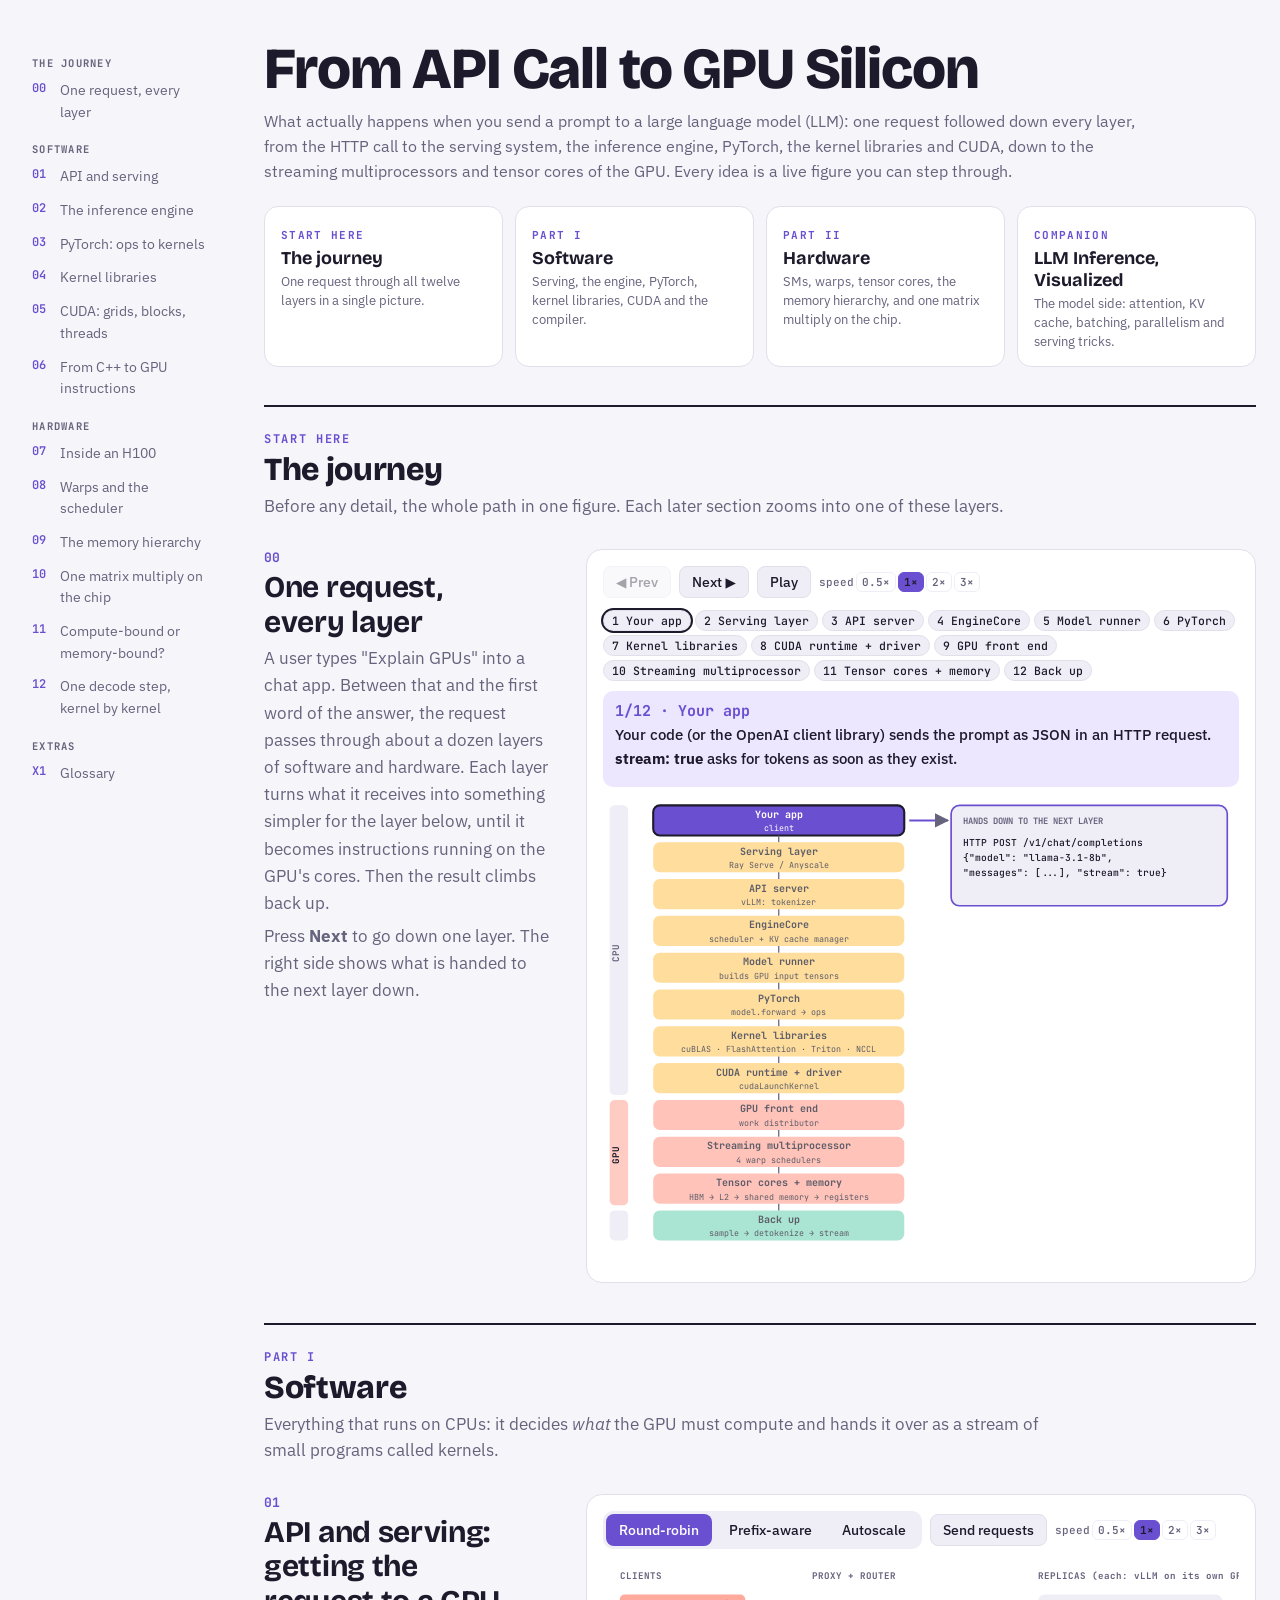
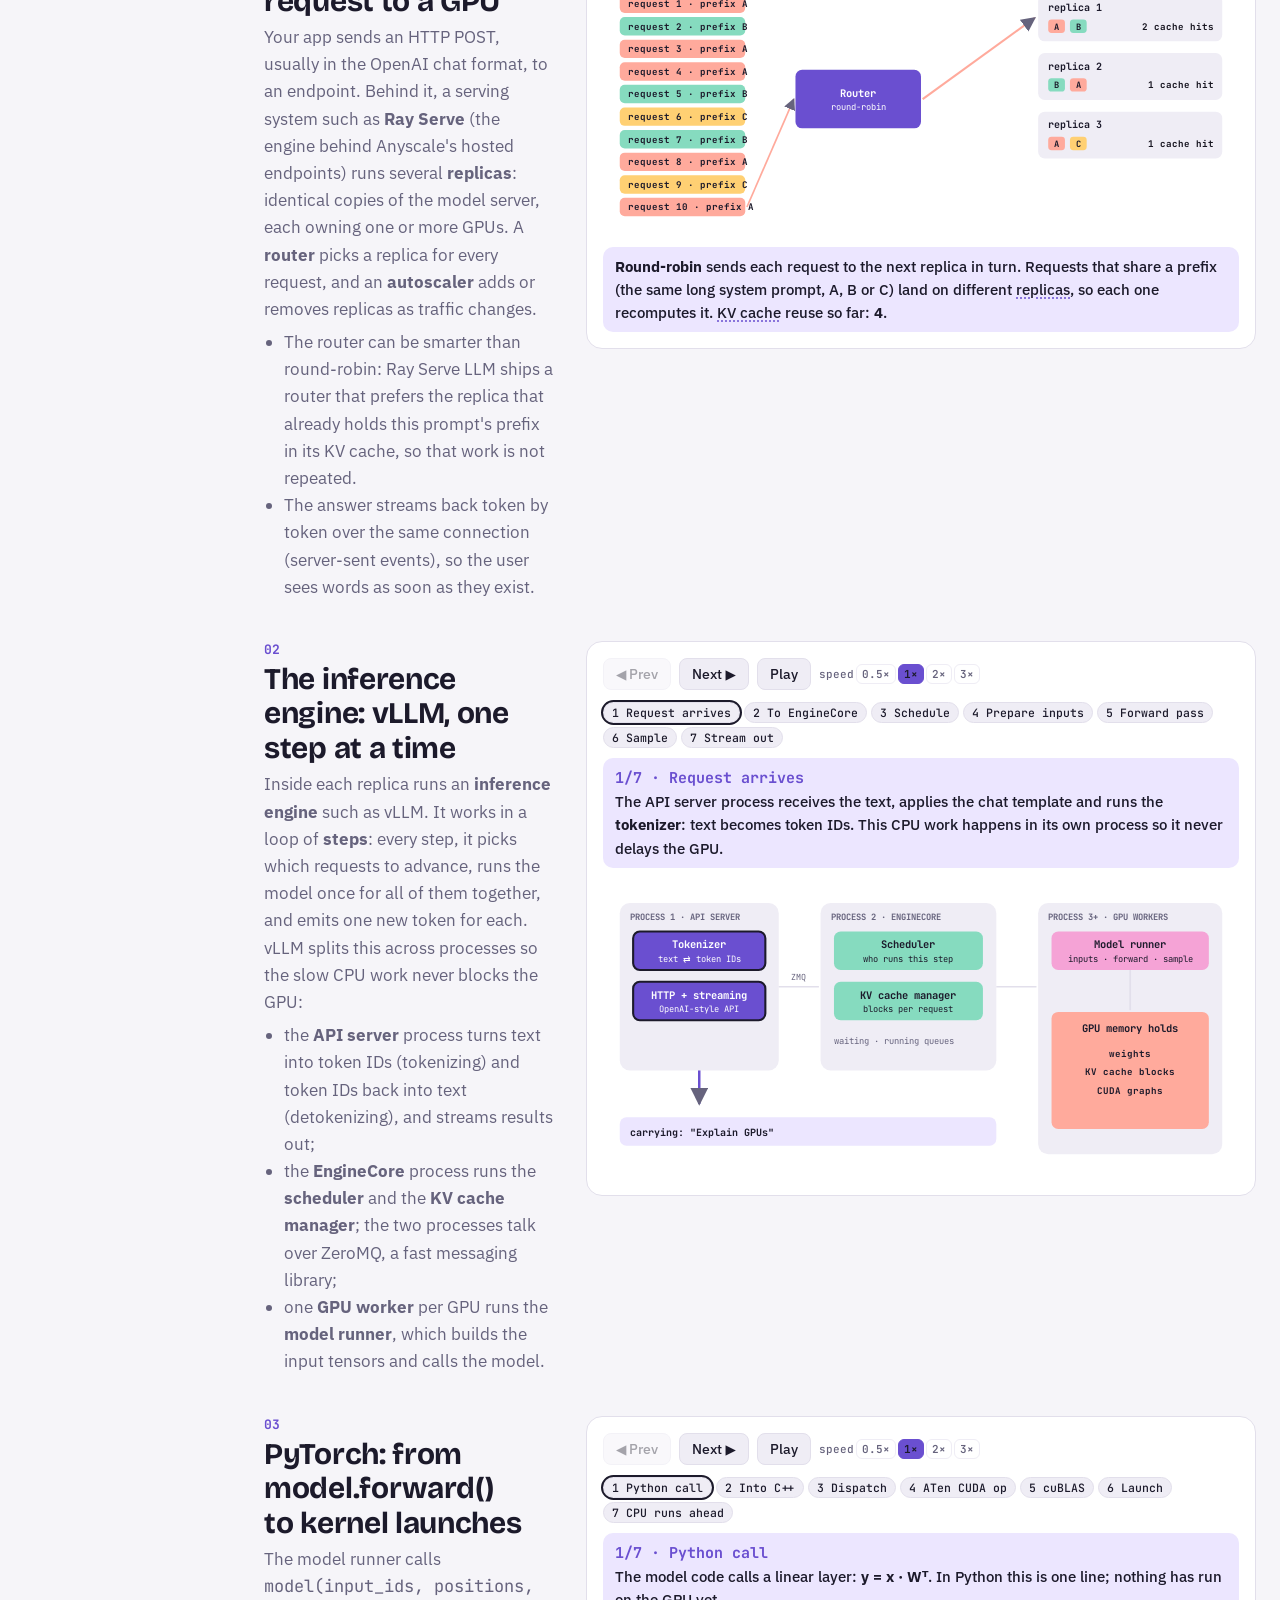
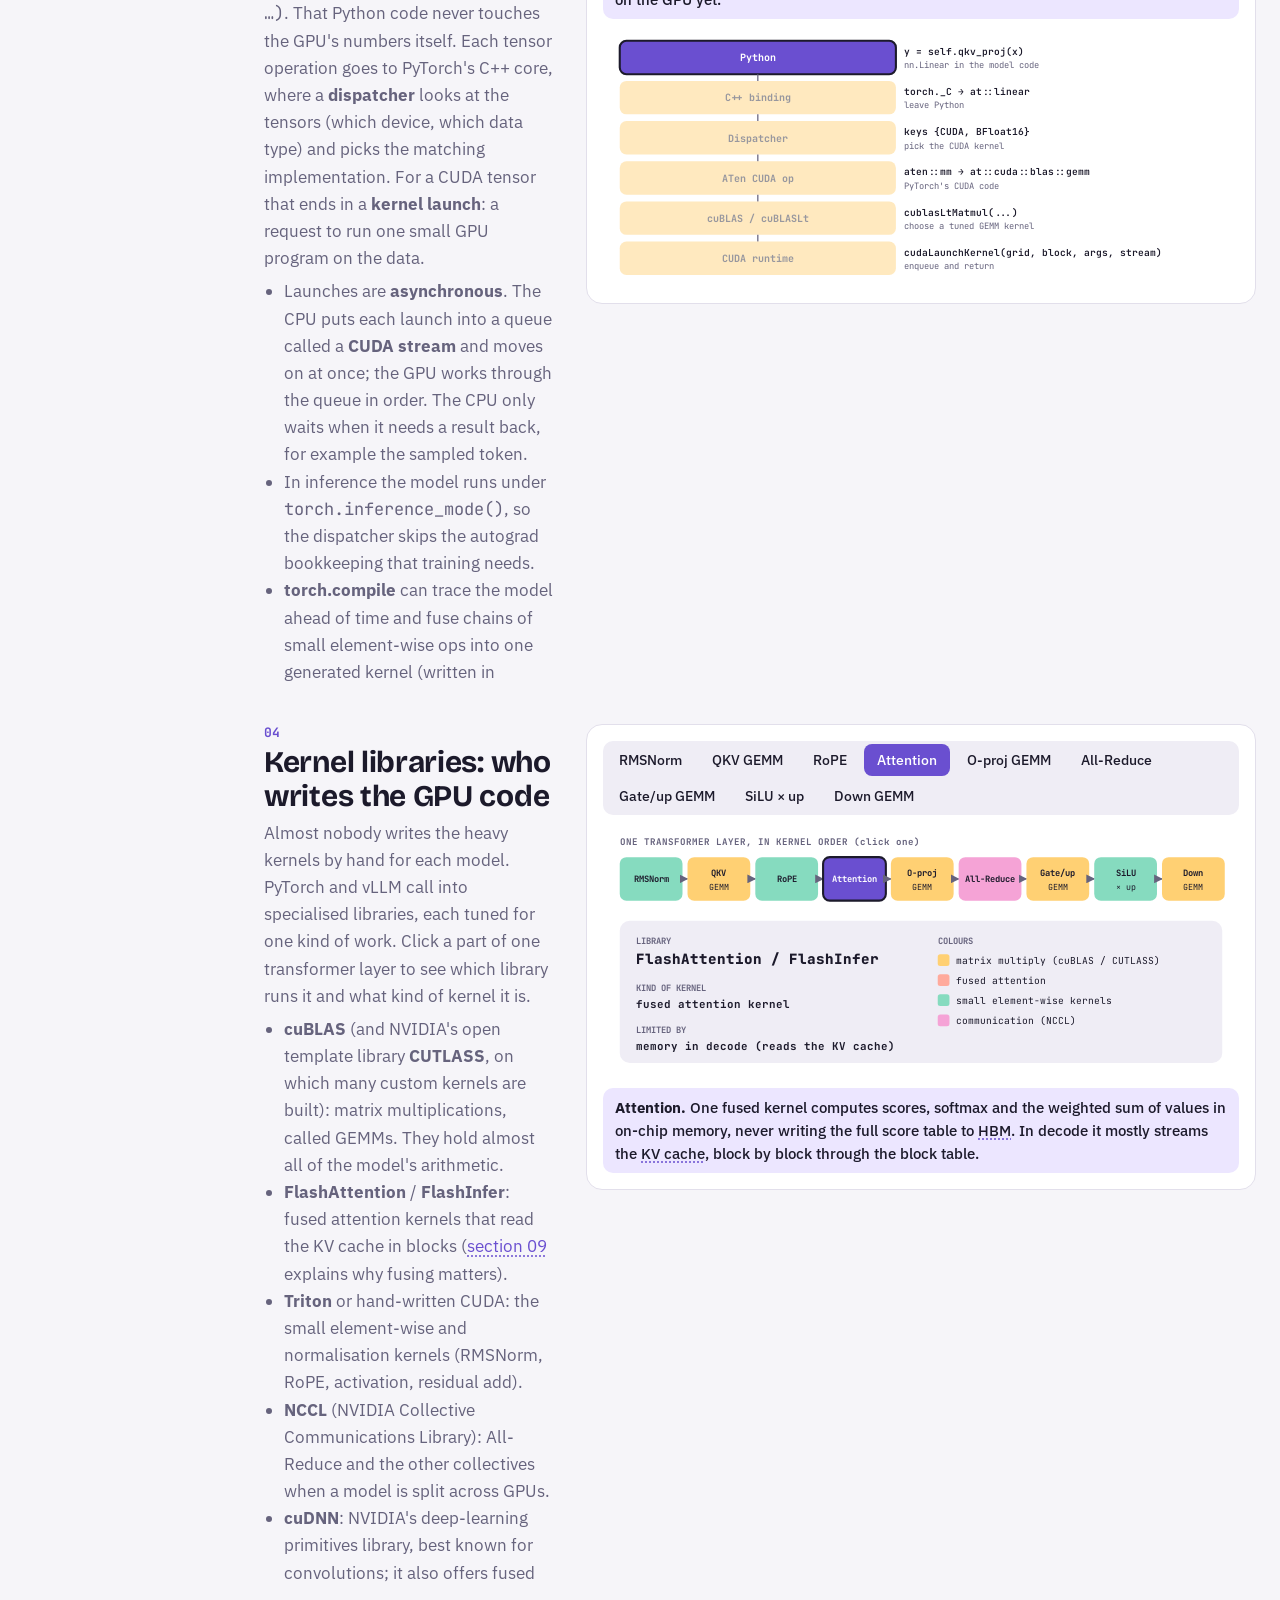
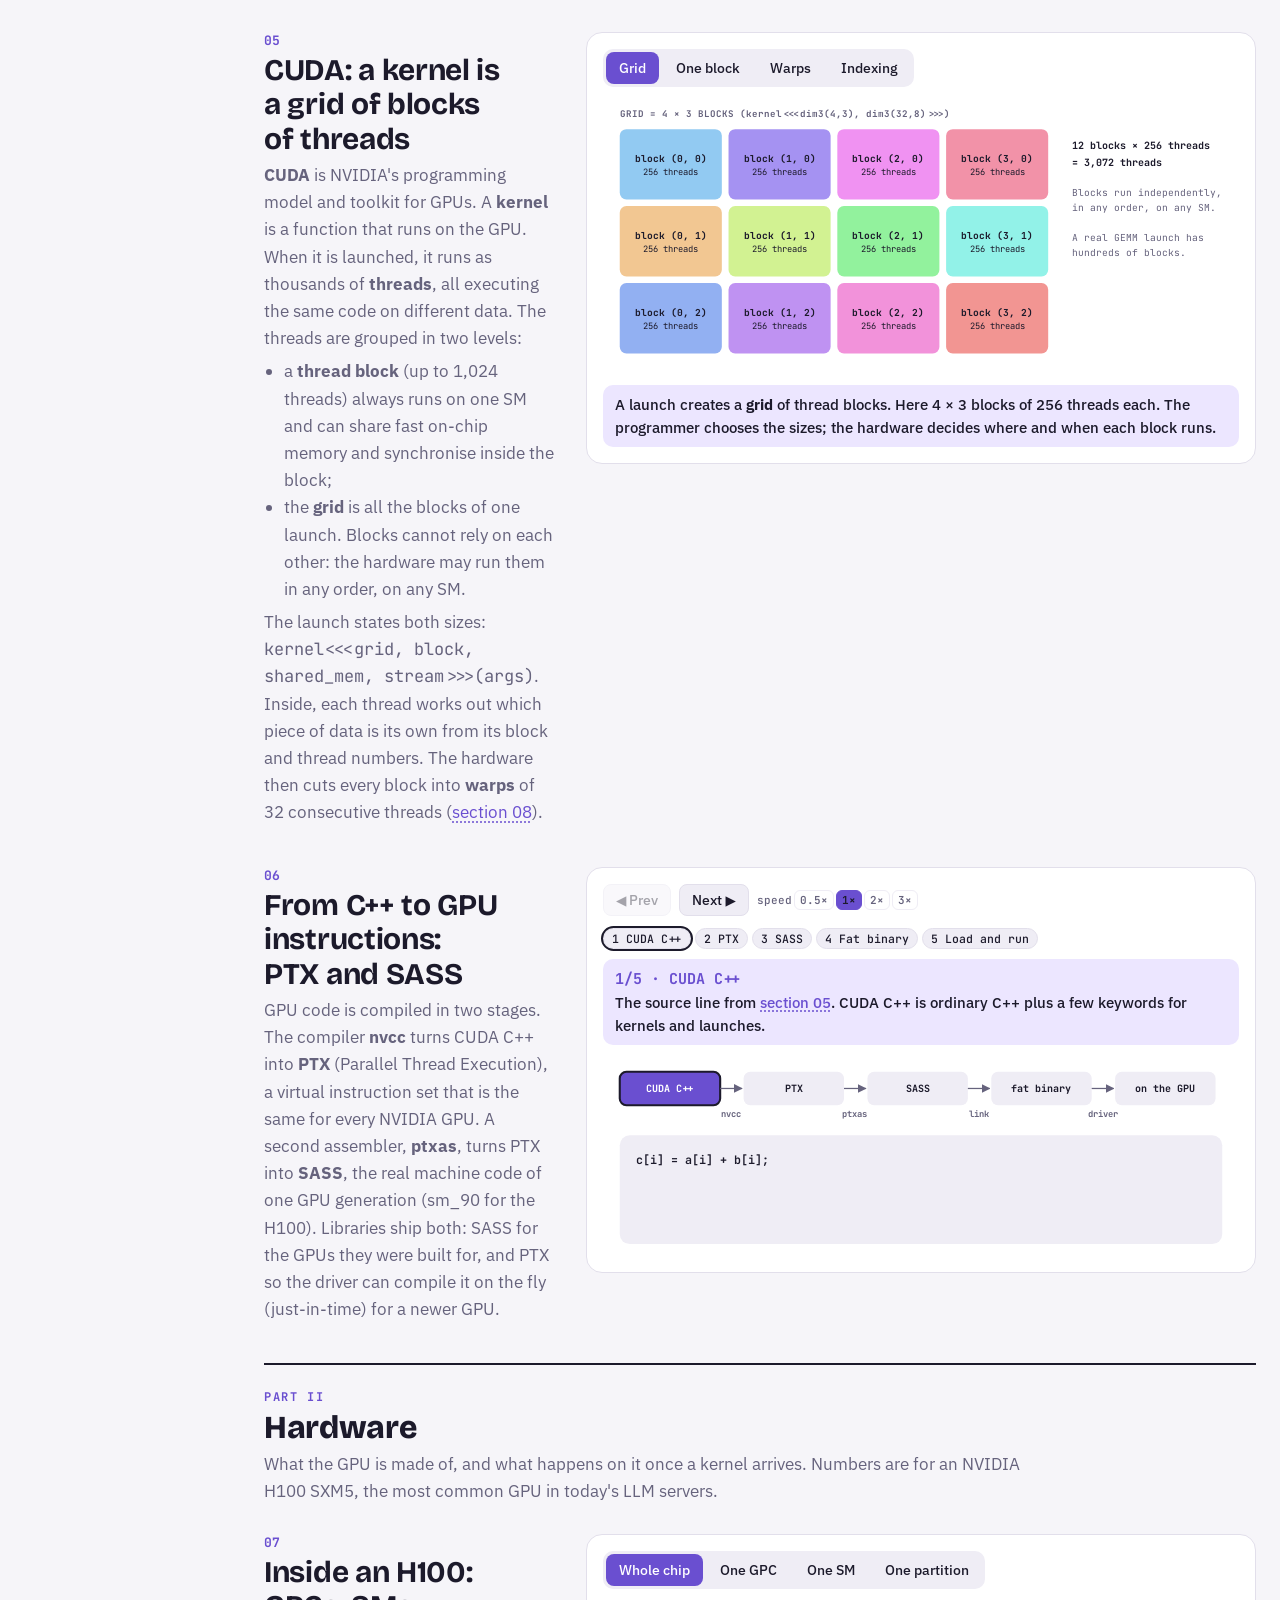
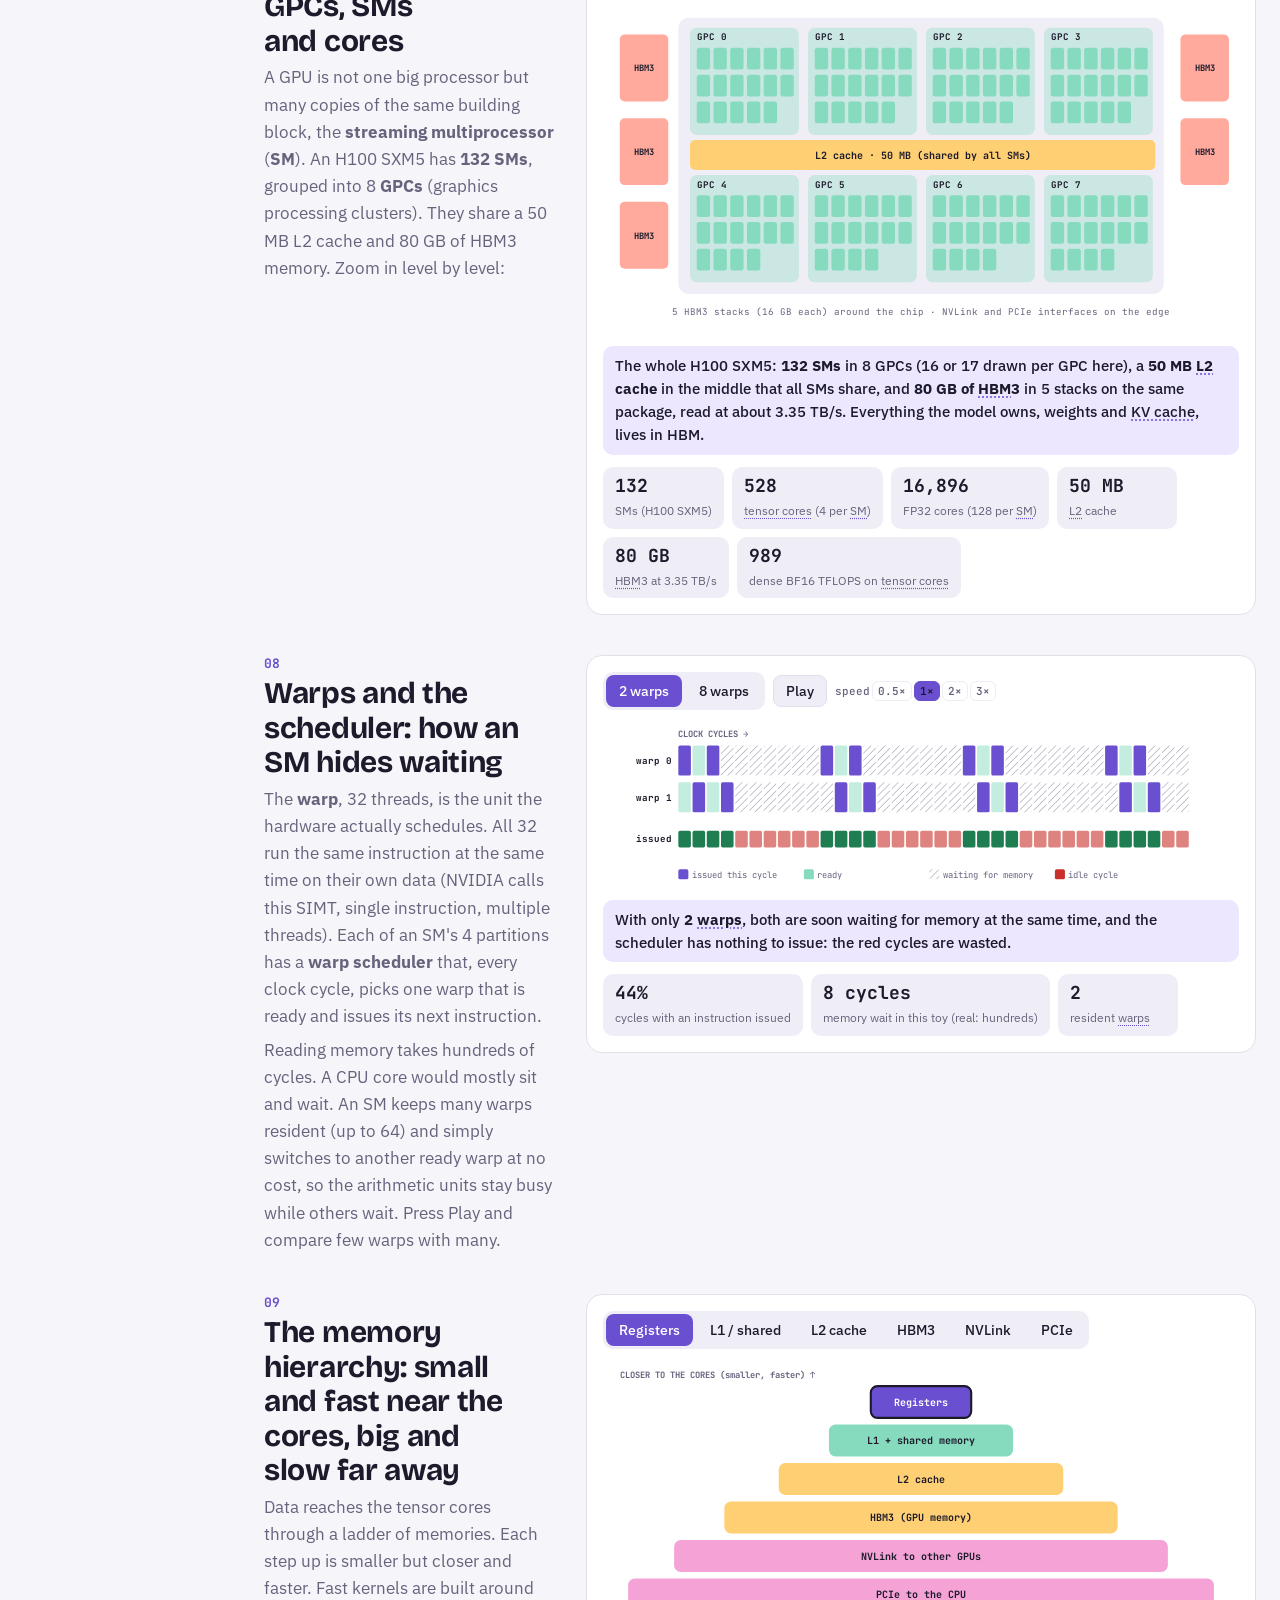
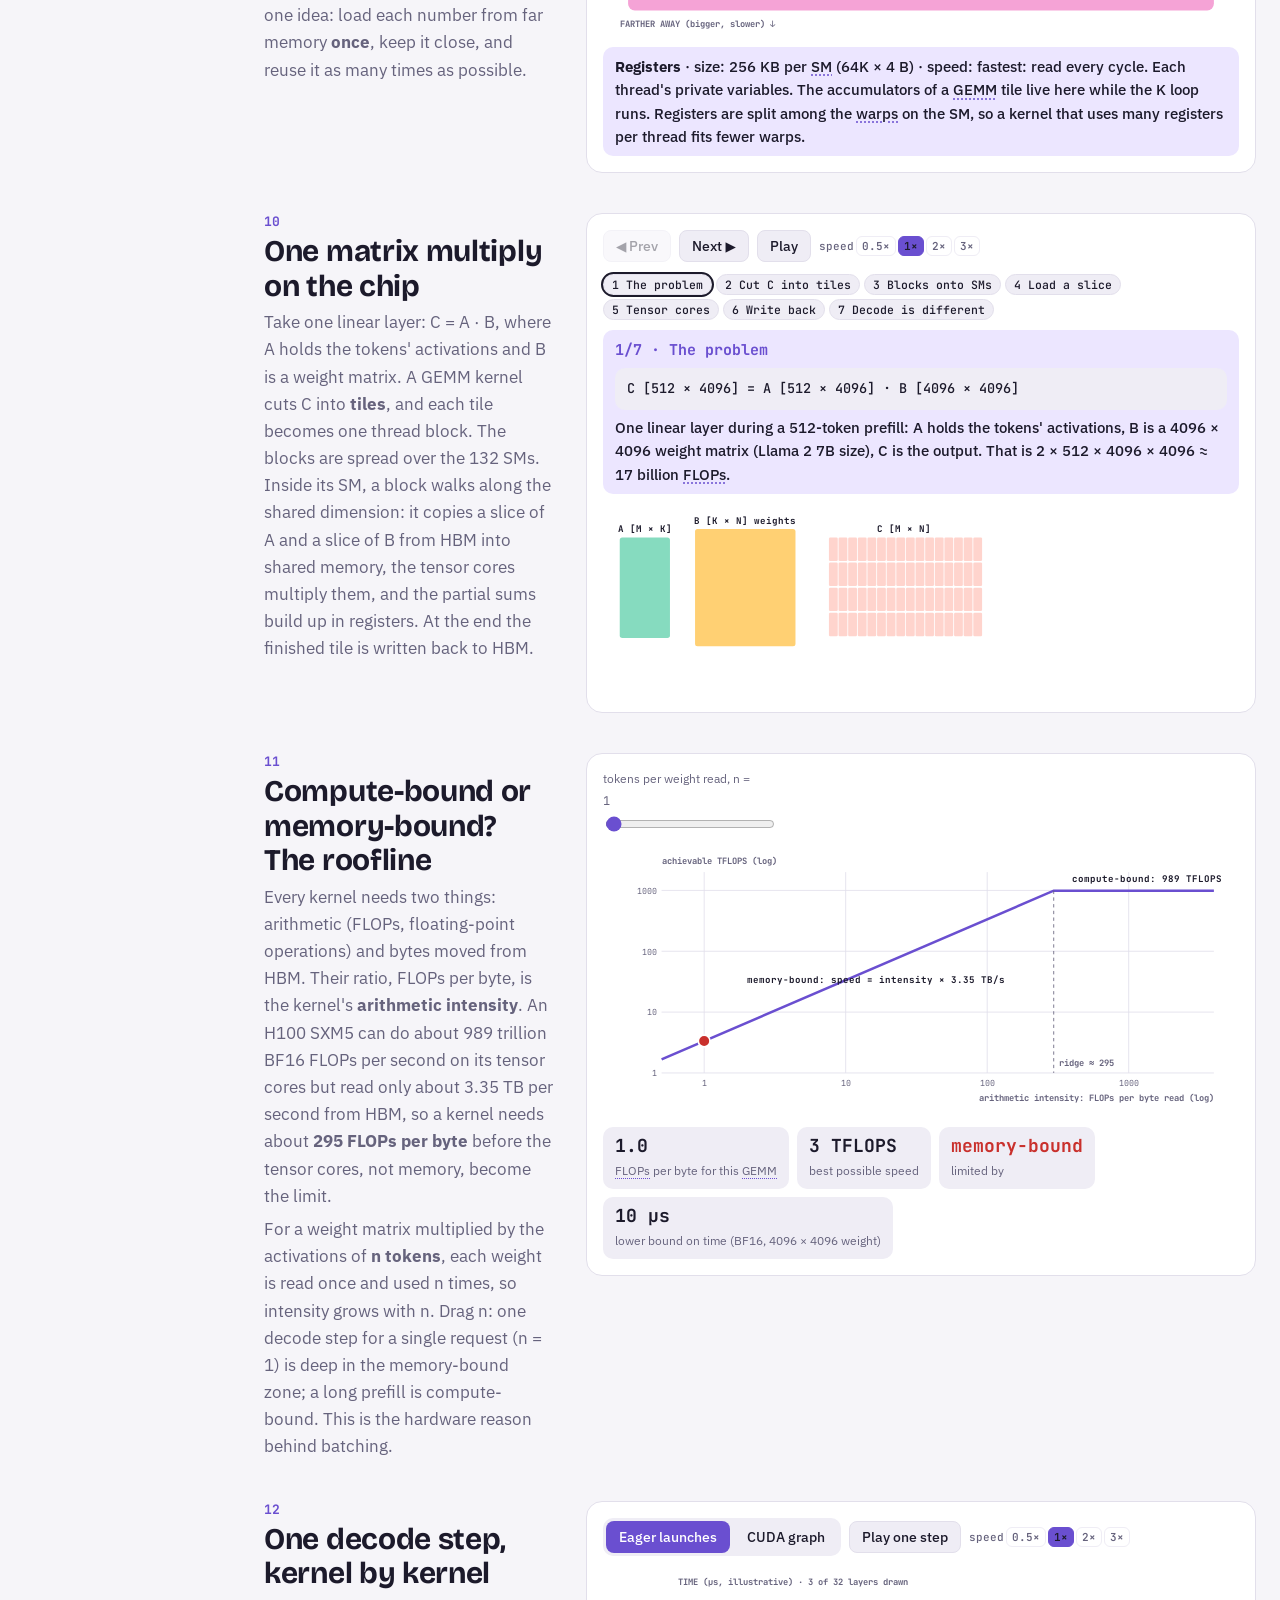
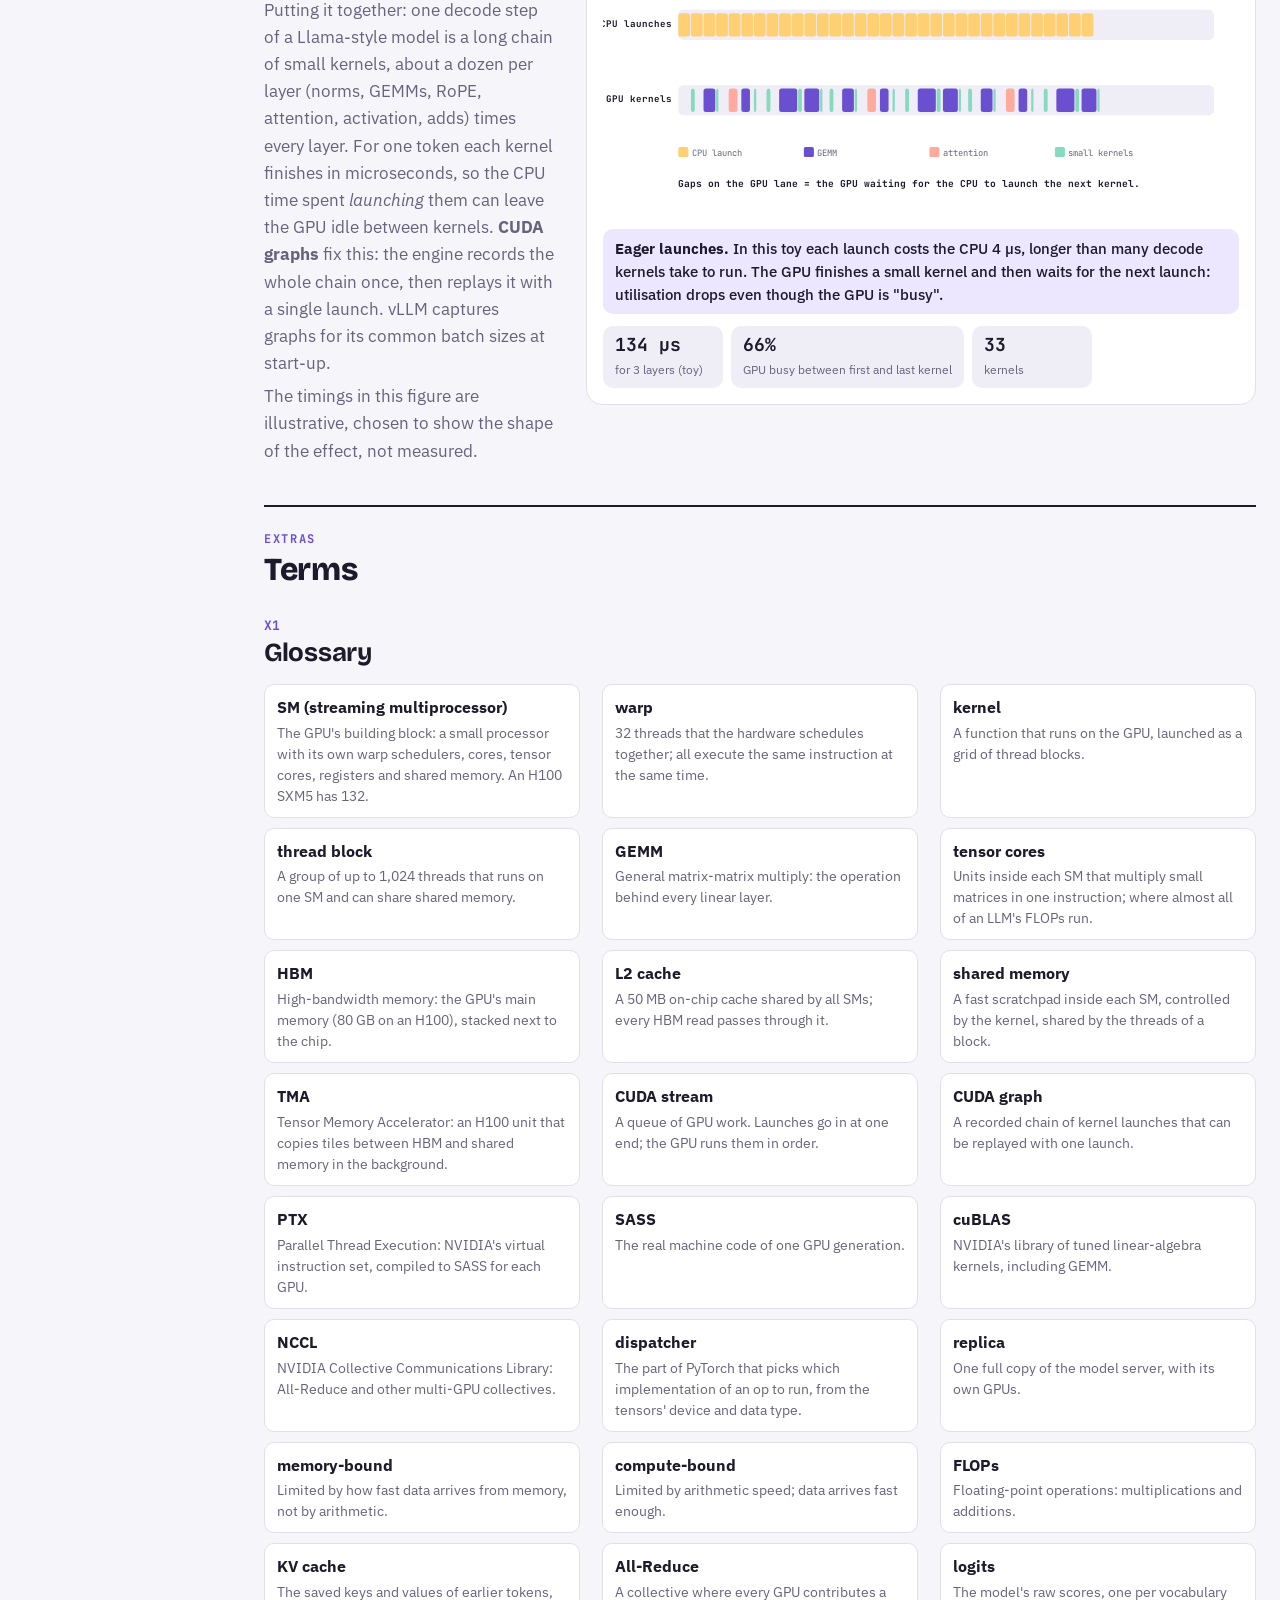
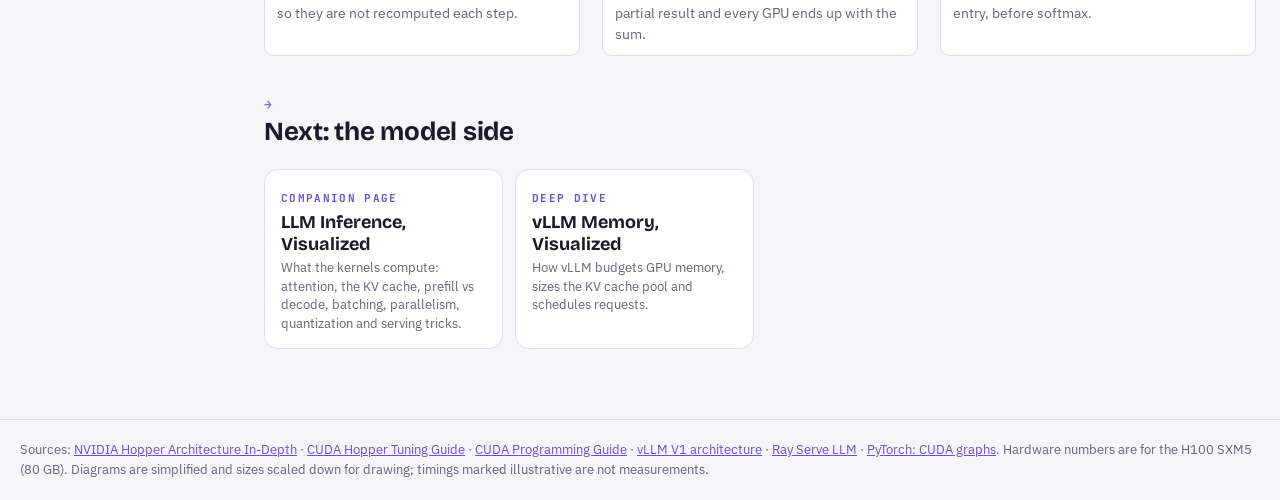
==== gpu-stack-visualized/index.html @ f40dd5f9 "feat(gpu-stack-visualized): From API Call to GPU Silicon New interactive page following one LLM requ" ====
<!DOCTYPE html>
<html lang="en">
<head>
<meta charset="utf-8">
<meta name="viewport" content="width=device-width, initial-scale=1">
<title>From API Call to GPU Silicon</title>
<meta name="description" content="One LLM request followed from the HTTP API through Ray Serve, vLLM, PyTorch, cuBLAS and CUDA down to SMs, warps and tensor cores on an H100.">
<link rel="preconnect" href="https://fonts.googleapis.com">
<link rel="preconnect" href="https://fonts.gstatic.com" crossorigin>
<link href="https://fonts.googleapis.com/css2?family=Bricolage+Grotesque:opsz,wght@12..96,600;12..96,800&family=IBM+Plex+Sans:wght@400;500;600&family=JetBrains+Mono:wght@400;600;700&display=swap" rel="stylesheet">
<style>
:root{
  
/* layout: sticky left rail + one wide column of live figures; text is captions only */
  --bg:#f6f5f9; --surface:#ffffff; --surface-2:#efedf5; --ink:#1c1a2b; --muted:#66637d; --line:#e2dfeb;
  --accent:#6a4fd0; --accent-soft:#ece6ff; --on-accent:#ffffff; --on-fill:#1c1a2b;
  --g0:#ffaa9c; --g1:#ffd073; --g2:#f5a3d6; --g3:#86dbbf;
  --ok:#1f7d52; --bad:#c9302c; --idle:#d9d6e3;
  --f-display:"Bricolage Grotesque","Segoe UI",system-ui,sans-serif;
  --f-body:"IBM Plex Sans","Segoe UI",system-ui,sans-serif;
  --f-mono:"JetBrains Mono",ui-monospace,Menlo,Consolas,monospace;
  color-scheme:light;
}
@media (prefers-color-scheme: dark){
  :root:not([data-theme="light"]){
    --bg:#12111a; --surface:#1b1a26; --surface-2:#24222f; --ink:#ece9f6; --muted:#a19db6; --line:#2f2c3d;
    --accent:#b7a3ff; --accent-soft:#2c2647; --on-accent:#1c1a2b; --on-fill:#1c1a2b;
    --g0:#ff9e8f; --g1:#ffcf6b; --g2:#f29bd0; --g3:#7ed6b8;
    --ok:#5fd39a; --bad:#ff6b6b; --idle:#3a3749; color-scheme:dark;
  }
}
:root[data-theme="dark"]{
  --bg:#12111a; --surface:#1b1a26; --surface-2:#24222f; --ink:#ece9f6; --muted:#a19db6; --line:#2f2c3d;
  --accent:#b7a3ff; --accent-soft:#2c2647; --on-accent:#1c1a2b; --on-fill:#1c1a2b;
  --g0:#ff9e8f; --g1:#ffcf6b; --g2:#f29bd0; --g3:#7ed6b8;
  --ok:#5fd39a; --bad:#ff6b6b; --idle:#3a3749; color-scheme:dark;
}
*{box-sizing:border-box}
html,body{margin:0}
body{background:var(--bg);color:var(--ink);font:15px/1.55 var(--f-body)}
a{color:var(--accent)}

h1{font:800 clamp(34px,5vw,58px)/1.02 var(--f-display);margin:0 0 10px;letter-spacing:-.02em;text-wrap:balance}
.dek{color:var(--muted);max-width:70ch;margin:0}
.legend{display:flex;flex-wrap:wrap;gap:14px;margin-top:16px;font:500 13px var(--f-mono)}
.legend span{display:inline-flex;align-items:center;gap:6px}
.sw{width:14px;height:14px;border-radius:4px;display:inline-block}
.wrap{max-width:1640px;margin:0 auto;padding:0 24px 60px;display:grid;grid-template-columns:200px minmax(0,1fr);gap:40px}
nav.rail{position:sticky;top:16px;align-self:start;font-size:13.5px;max-height:calc(100vh - 32px);overflow-y:auto;overscroll-behavior:contain;scrollbar-width:thin;padding-right:4px}
nav.rail ol{list-style:none;margin:0;padding:0;display:grid;gap:2px}
nav.rail a{display:flex;gap:8px;padding:5px 8px;border-radius:7px;text-decoration:none;color:var(--muted)}
nav.rail a b{font:600 12px var(--f-mono);color:var(--accent);min-width:20px}
nav.rail a:hover,nav.rail a.on{background:var(--surface);color:var(--ink)}
@media (max-width:900px){.wrap{grid-template-columns:minmax(0,1fr)}nav.rail{display:none}}
@media (max-width:700px){.svgbox::before{content:'swipe sideways to see the whole figure →';display:block;position:sticky;left:0;font:600 11px var(--f-mono);color:var(--muted);margin:0 0 4px}}
.wrap>*{min-width:0}
section{padding:30px 0 10px;scroll-margin-top:10px}
.sh{display:block}
.sh .n{display:block;margin-bottom:4px}
.sh .n{font:700 13px var(--f-mono);color:var(--accent)}
h2{font:700 26px/1.15 var(--f-display);margin:0;letter-spacing:-.01em;text-wrap:balance}
.cap{color:var(--muted);margin:6px 0 0;max-width:80ch}
.fig{background:var(--surface);border:1px solid var(--line);border-radius:16px;padding:16px;margin-top:14px}
.fig svg{width:100%;height:auto;display:block}
.svgbox{overflow-x:auto}
.svgbox svg{min-width:640px}
.e2cfg{display:inline-flex;align-items:center;gap:6px}.e2cfg>.mono{font-size:11.5px;color:var(--muted)}.e2cfg .seg .btn{font-size:12px;padding:3px 8px}
.backbtn{position:fixed;right:18px;bottom:18px;z-index:50;font:600 12px var(--f-mono,monospace);padding:6px 12px;border-radius:999px;border:1px solid var(--accent);background:var(--accent);color:var(--on-accent);cursor:pointer;box-shadow:0 4px 14px rgba(0,0,0,.15)}a.xref{color:var(--accent);text-decoration:underline dotted;text-underline-offset:3px}
.spd{display:inline-flex;align-items:center;gap:2px;font:500 11px var(--f-mono,monospace);color:var(--muted)}.spd button{font:600 11px var(--f-mono,monospace);padding:2px 5px;border-radius:6px;border:1px solid var(--surface-2);background:transparent;color:var(--muted);cursor:pointer}.spd button[aria-pressed=true]{background:var(--accent);color:var(--on-fill);border-color:var(--accent)}
.controls{display:flex;flex-wrap:wrap;gap:8px;align-items:center;margin-bottom:12px}
.seg{display:inline-flex;flex-wrap:wrap;gap:4px;background:var(--surface-2);padding:3px;border-radius:10px}
.btn{font:500 13.5px var(--f-body);padding:6px 12px;border-radius:8px;border:1px solid transparent;background:transparent;color:var(--ink);cursor:pointer}
.btn.solid{background:var(--surface-2);border-color:var(--line)}
.btn:hover{border-color:var(--line)}
.btn[aria-pressed="true"]{background:var(--accent);color:var(--on-accent)}
.btn:disabled{opacity:.4;cursor:default}
:focus-visible{outline:2px solid var(--accent);outline-offset:2px}
.glossc{display:grid;grid-template-columns:repeat(auto-fill,minmax(230px,1fr));gap:2px 14px;margin-top:10px;padding:8px 10px;border-radius:10px;background:var(--surface-2);font:400 12px/1.5 var(--f-body);color:var(--muted)}.glossc b{font:600 12px var(--f-mono);color:var(--ink);margin-right:6px}
.gl-list{display:grid;grid-template-columns:repeat(auto-fill,minmax(300px,1fr));gap:10px 22px;margin:16px 0 0}.gl-i{padding:10px 12px;border-radius:10px;background:var(--surface);border:1px solid var(--line);scroll-margin-top:20px}.gl-i:target{border-color:var(--accent);box-shadow:0 0 0 3px var(--accent-soft)}.gl-i dt{font-weight:700;margin-bottom:3px}.gl-i dd{margin:0;color:var(--muted);font-size:14px;line-height:1.5}a.gl{color:inherit;text-decoration:underline dotted;text-underline-offset:3px;text-decoration-color:var(--accent)}
.stats{display:flex;flex-wrap:wrap;gap:8px;margin-top:12px}
.stat{background:var(--surface-2);border-radius:10px;padding:7px 12px;min-width:120px}
.stat b{display:block;font:700 18px var(--f-mono);font-variant-numeric:tabular-nums}
.stat span{font-size:12px;color:var(--muted)}
.stat.good b{color:var(--ok)} .stat.warn b{color:var(--bad)}
.note{font:500 13.5px var(--f-body);color:var(--ink);background:var(--accent-soft);border-radius:10px;padding:8px 12px;margin-top:10px}
label.ctl{display:grid;gap:3px;font-size:12px;color:var(--muted)}
select,input[type=range]{font:500 13px var(--f-body);color:var(--ink);background:var(--surface-2);border:1px solid var(--line);border-radius:8px;padding:5px 8px}
input[type=range]{padding:0;accent-color:var(--accent);width:170px}
.mono{font-family:var(--f-mono)}
.fgl{float:right;margin:0 0 4px 16px;padding:4px 10px;border-left:2px solid var(--accent);font:500 12px/1.5 var(--f-display);color:var(--muted)}.fgl b{color:var(--ink)}
.formula{font:500 13.5px/1.6 var(--f-mono);background:var(--surface-2);border-radius:10px;padding:10px 12px;overflow-wrap:anywhere;margin-top:10px}
.formula b{color:var(--accent)}
svg text{font-family:var(--f-mono);fill:var(--ink);font-size:12px}
svg .lbl{font-size:10.5px;fill:var(--muted);letter-spacing:.06em}
svg .big{font-size:15px;font-weight:700}
.chips{display:flex;flex-wrap:wrap;gap:4px;margin-top:8px}
.chip{font:500 11.5px var(--f-mono);padding:2px 8px;border-radius:999px;border:1px solid var(--line);background:var(--surface-2);color:var(--ink);cursor:pointer}
.chip[aria-pressed="true"]{outline:2px solid var(--ink)}
.chip.q{color:var(--muted);border-style:dashed}
.spec{display:grid;gap:10px}
.spec-row{display:grid;grid-template-columns:150px 1fr;gap:10px;align-items:center}
.spec-k{font:600 12px var(--f-mono);color:var(--muted);letter-spacing:.05em}
.pills{display:flex;flex-wrap:wrap;gap:6px;min-height:32px}
.pill{font:600 14px var(--f-mono);padding:5px 10px;border-radius:8px;background:var(--surface-2);border:1.5px solid var(--line)}
.pill.ok{background:color-mix(in srgb,var(--ok) 18%,transparent);border-color:var(--ok)}
.pill.no{background:color-mix(in srgb,var(--bad) 15%,transparent);border-color:var(--bad);text-decoration:line-through}
.pill.fix{border-style:dashed;border-color:var(--accent);background:var(--accent-soft)}
.pill.draft{border-color:var(--g1)}
.pill.ver{border-color:var(--g0)}
@media (max-width:560px){.spec-row{grid-template-columns:1fr}}
@keyframes pdIn{from{opacity:0;transform:scale(.55)}60%{opacity:1;transform:scale(1.08)}to{opacity:1;transform:none}}
.part{margin-top:30px;padding-top:18px;border-top:2px solid var(--ink)}
.part span{font:700 12px var(--f-mono);color:var(--accent);letter-spacing:.14em}
.part h3{font:800 32px/1.1 var(--f-display);margin:2px 0 0;letter-spacing:-.01em}
nav.rail li.grp{font:700 10.5px var(--f-mono);color:var(--muted);letter-spacing:.12em;padding:12px 8px 3px}
nav.rail a.sub{padding:3px 8px 3px 22px;font-size:12.5px}
table.sum{width:100%;min-width:640px;border-collapse:collapse;font-size:13.5px}
table.sum th{font:600 11px var(--f-mono);letter-spacing:.06em;text-transform:uppercase;color:var(--muted);text-align:left;padding:6px 8px;border-bottom:1px solid var(--line)}
table.sum td{padding:8px;border-bottom:1px solid var(--line);vertical-align:top}
table.sum td.k{font-weight:700}
table.sum td.ok{color:var(--ok);font-weight:600}
table.sum td.no{color:var(--bad);font-weight:600}
/* wide screens: text column (sticky) beside the figure column */
@media (min-width:1280px){
  section.split{display:grid;grid-template-columns:minmax(300px,370px) minmax(0,1fr);gap:44px;align-items:start}
}
@media (min-width:1280px) and (max-width:1439px){
  section.split{grid-template-columns:290px minmax(0,1fr);gap:32px}
}
@media (min-width:1280px){
  section.split .svgbox svg{min-width:0}
  section.split table.sum{min-width:0}
  section.split>.col-text{position:sticky;top:16px;max-height:calc(100vh - 32px);overflow:auto}
  section.split>.col-fig{min-width:0}
  section.split>.col-fig>.fig:first-child{margin-top:0}
  section.split .col-text .note{margin-top:14px}
  .dek{max-width:90ch}
}
.col-text .cap{max-width:none}
/* text column is the reading column: larger type on wide screens, where the figure leaves room */
@media (min-width:1280px){body{font-size:16px}.note{font-size:15px;line-height:1.55}nav.rail a{font-size:14px}.col-text .cap,.col-text li,.col-text .note{font-size:17px;line-height:1.6}.col-text h2{font-size:30px}.notation .cap,.notation dd,.part .cap{font-size:17px}.nota-h{font-size:20px}}
@media (min-width:1900px){.col-text .cap,.col-text li,.col-text .note{font-size:18.5px}.notation .cap,.notation dd,.part .cap{font-size:18px}}
ul.cap{padding-left:20px}
header.top{padding:40px 0 8px}
.wrap{padding-top:0}
nav.rail{margin-top:44px;max-height:calc(100vh - 60px)}
.parts{display:grid;grid-template-columns:repeat(4,minmax(0,1fr));gap:12px;margin-top:22px}
.parts a{display:block;text-decoration:none;color:var(--ink);background:var(--surface);border:1px solid var(--line);border-radius:14px;padding:14px 16px;transition:border-color .15s,transform .15s}
.parts a:hover{border-color:var(--accent);transform:translateY(-2px)}
.parts span{font:700 11px var(--f-mono);letter-spacing:.12em;color:var(--accent)}
.parts b{display:block;font:700 18px var(--f-display);margin:2px 0 4px}
.parts small{display:block;color:var(--muted);font-size:13px;line-height:1.45}
@media (max-width:700px){.parts{grid-template-columns:1fr}}
.sw.hatch{background:repeating-linear-gradient(45deg,var(--muted) 0 2px,transparent 2px 6px);border:1px solid var(--muted)}
.legend .lk{color:var(--muted);font-family:var(--f-body)}
.notation{display:grid;grid-template-columns:300px minmax(0,1fr);gap:28px;align-items:center;margin-top:16px;background:var(--surface);border:1px solid var(--line);border-radius:16px;padding:18px 22px}
.notation svg{width:100%;height:auto}
.nota-h{font:700 17px var(--f-display);margin:0 0 4px}
.notation dl{display:grid;grid-template-columns:28px 1fr;gap:6px 10px;margin:0}
.notation dt{font:800 18px var(--f-mono);color:var(--accent)}
.notation dd{margin:0;color:var(--ink)}
@media (max-width:760px){.notation{grid-template-columns:1fr}}
ul.rows{margin:6px 0;padding-left:20px}
ul.rows li{margin:2px 0}
footer{max-width:1640px;margin:0 auto;padding:20px;color:var(--muted);font-size:13px;border-top:1px solid var(--line)}
@media (prefers-reduced-motion: reduce){*{transition:none!important}}
</style>
</head>
<body>
<svg width="0" height="0" style="position:absolute" aria-hidden="true">
  <defs>
    <marker id="arr" viewBox="0 0 10 10" refX="9" refY="5" markerWidth="7" markerHeight="7" orient="auto-start-reverse"><path d="M0,0 L10,5 L0,10 z" style="fill:var(--muted)"/></marker>
    <pattern id="hatch" width="6" height="6" patternUnits="userSpaceOnUse" patternTransform="rotate(45)"><line x1="0" y1="0" x2="0" y2="6" style="stroke:var(--muted);stroke-width:1.6;opacity:.55"/></pattern>
    <pattern id="hatchBad" width="6" height="6" patternUnits="userSpaceOnUse" patternTransform="rotate(45)"><line x1="0" y1="0" x2="0" y2="6" style="stroke:var(--bad);stroke-width:2"/></pattern>
    <pattern id="part0" width="7" height="7" patternUnits="userSpaceOnUse" patternTransform="rotate(-45)"><rect width="7" height="7" style="fill:var(--surface)"/><line x1="0" y1="0" x2="0" y2="7" style="stroke:var(--g0);stroke-width:4"/></pattern>
    <pattern id="part1" width="7" height="7" patternUnits="userSpaceOnUse" patternTransform="rotate(-45)"><rect width="7" height="7" style="fill:var(--surface)"/><line x1="0" y1="0" x2="0" y2="7" style="stroke:var(--g1);stroke-width:4"/></pattern>
  </defs>
</svg>
<div class="wrap">
<nav class="rail" aria-label="Sections">
  <ol>
    <li class="grp">THE JOURNEY</li>
    <li><a href="#journey"><b>00</b>One request, every layer</a></li>
    <li class="grp">SOFTWARE</li>
    <li><a href="#serving"><b>01</b>API and serving</a></li>
    <li><a href="#engine"><b>02</b>The inference engine</a></li>
    <li><a href="#pytorch"><b>03</b>PyTorch: ops to kernels</a></li>
    <li><a href="#libs"><b>04</b>Kernel libraries</a></li>
    <li><a href="#cuda"><b>05</b>CUDA: grids, blocks, threads</a></li>
    <li><a href="#compile"><b>06</b>From C++ to GPU instructions</a></li>
    <li class="grp">HARDWARE</li>
    <li><a href="#gpu"><b>07</b>Inside an H100</a></li>
    <li><a href="#warps"><b>08</b>Warps and the scheduler</a></li>
    <li><a href="#memory"><b>09</b>The memory hierarchy</a></li>
    <li><a href="#gemm"><b>10</b>One matrix multiply on the chip</a></li>
    <li><a href="#roofline"><b>11</b>Compute-bound or memory-bound?</a></li>
    <li><a href="#timeline"><b>12</b>One decode step, kernel by kernel</a></li>
    <li class="grp">EXTRAS</li>
    <li><a href="#x-glossary"><b>X1</b>Glossary</a></li>
  </ol>
</nav>

<main>
<header class="top">
  <div class="top-in">
    <h1>From API Call to GPU Silicon</h1>
    <p class="dek">What actually happens when you send a prompt to a large language model (LLM): one request followed down every layer, from the HTTP call to the serving system, the inference engine, PyTorch, the kernel libraries and CUDA, down to the streaming multiprocessors and tensor cores of the GPU. Every idea is a live figure you can step through.</p>
    <nav class="parts" aria-label="Parts">
      <a href="#journey"><span>START HERE</span><b>The journey</b><small>One request through all twelve layers in a single picture.</small></a>
      <a href="#serving"><span>PART I</span><b>Software</b><small>Serving, the engine, PyTorch, kernel libraries, CUDA and the compiler.</small></a>
      <a href="#gpu"><span>PART II</span><b>Hardware</b><small>SMs, warps, tensor cores, the memory hierarchy, and one matrix multiply on the chip.</small></a>
      <a href="https://ylnhari.github.io/ml-scratchpad/llm-inference-visualized/"><span>COMPANION</span><b>LLM Inference, Visualized</b><small>The model side: attention, KV cache, batching, parallelism and serving tricks.</small></a>
    </nav>
  </div>
</header>

<div class="part"><span>START HERE</span><h3>The journey</h3><p class="cap">Before any detail, the whole path in one figure. Each later section zooms into one of these layers.</p></div>

<section id="journey">
  <div class="sh"><span class="n">00</span><h2>One request, every layer</h2></div>
  <p class="cap">A user types "Explain GPUs" into a chat app. Between that and the first word of the answer, the request passes through about a dozen layers of software and hardware. Each layer turns what it receives into something simpler for the layer below, until it becomes instructions running on the GPU's cores. Then the result climbs back up.</p>
  <p class="cap">Press <b>Next</b> to go down one layer. The right side shows what is handed to the next layer down.</p>
  <div class="fig">
    <div class="controls"><button class="btn solid" id="jr-prev" type="button">◀ Prev</button><button class="btn solid" id="jr-next" type="button">Next ▶</button><button class="btn solid" id="jr-play" type="button">Play</button><span class="spd" aria-label="Animation speed">speed</span></div>
    <div class="chips" id="jr-chips"></div>
    <div class="note" id="jr-note" style="margin:10px 0;min-height:96px"></div>
    <div class="svgbox"><svg id="jr-svg" viewBox="0 0 760 560" role="img" aria-label="The layers a request passes through, from API to GPU"></svg></div>
  </div>
</section>

<div class="part"><span>PART I</span><h3>Software</h3><p class="cap">Everything that runs on CPUs: it decides <i>what</i> the GPU must compute and hands it over as a stream of small programs called kernels.</p></div>

<section id="serving">
  <div class="sh"><span class="n">01</span><h2>API and serving: getting the request to a GPU</h2></div>
  <p class="cap">Your app sends an HTTP POST, usually in the OpenAI chat format, to an endpoint. Behind it, a serving system such as <b>Ray Serve</b> (the engine behind Anyscale's hosted endpoints) runs several <b>replicas</b>: identical copies of the model server, each owning one or more GPUs. A <b>router</b> picks a replica for every request, and an <b>autoscaler</b> adds or removes replicas as traffic changes.</p>
  <ul class="cap">
    <li>The router can be smarter than round-robin: Ray Serve LLM ships a router that prefers the replica that already holds this prompt's prefix in its KV cache, so that work is not repeated.</li>
    <li>The answer streams back token by token over the same connection (server-sent events), so the user sees words as soon as they exist.</li>
  </ul>
  <div class="fig">
    <div class="controls"><div class="seg" id="sv-seg"></div><button class="btn solid" id="sv-play" type="button">Send requests</button><span class="spd" aria-label="Animation speed">speed</span></div>
    <div class="svgbox"><svg id="sv-svg" viewBox="0 0 760 330" role="img" aria-label="Requests routed to replicas"></svg></div>
    <div class="note" id="sv-note" style="margin-top:10px"></div>
  </div>
</section>

<section id="engine">
  <div class="sh"><span class="n">02</span><h2>The inference engine: vLLM, one step at a time</h2></div>
  <p class="cap">Inside each replica runs an <b>inference engine</b> such as vLLM. It works in a loop of <b>steps</b>: every step, it picks which requests to advance, runs the model once for all of them together, and emits one new token for each. vLLM splits this across processes so the slow CPU work never blocks the GPU:</p>
  <ul class="cap">
    <li>the <b>API server</b> process turns text into token IDs (tokenizing) and token IDs back into text (detokenizing), and streams results out;</li>
    <li>the <b>EngineCore</b> process runs the <b>scheduler</b> and the <b>KV cache manager</b>; the two processes talk over ZeroMQ, a fast messaging library;</li>
    <li>one <b>GPU worker</b> per GPU runs the <b>model runner</b>, which builds the input tensors and calls the model.</li>
  </ul>
  <div class="fig">
    <div class="controls"><button class="btn solid" id="en-prev" type="button">◀ Prev</button><button class="btn solid" id="en-next" type="button">Next ▶</button><button class="btn solid" id="en-play" type="button">Play</button><span class="spd" aria-label="Animation speed">speed</span></div>
    <div class="chips" id="en-chips"></div>
    <div class="note" id="en-note" style="margin:10px 0;min-height:76px"></div>
    <div class="svgbox"><svg id="en-svg" viewBox="0 0 760 360" role="img" aria-label="vLLM processes and one engine step"></svg></div>
  </div>
</section>

<section id="pytorch">
  <div class="sh"><span class="n">03</span><h2>PyTorch: from model.forward() to kernel launches</h2></div>
  <p class="cap">The model runner calls <span class="mono">model(input_ids, positions, …)</span>. That Python code never touches the GPU's numbers itself. Each tensor operation goes to PyTorch's C++ core, where a <b>dispatcher</b> looks at the tensors (which device, which data type) and picks the matching implementation. For a CUDA tensor that ends in a <b>kernel launch</b>: a request to run one small GPU program on the data.</p>
  <ul class="cap">
    <li>Launches are <b>asynchronous</b>. The CPU puts each launch into a queue called a <b>CUDA stream</b> and moves on at once; the GPU works through the queue in order. The CPU only waits when it needs a result back, for example the sampled token.</li>
    <li>In inference the model runs under <span class="mono">torch.inference_mode()</span>, so the dispatcher skips the autograd bookkeeping that training needs.</li>
    <li><b>torch.compile</b> can trace the model ahead of time and fuse chains of small element-wise ops into one generated kernel (written in Triton), so fewer kernels are launched.</li>
  </ul>
  <div class="fig">
    <div class="controls"><button class="btn solid" id="pt-prev" type="button">◀ Prev</button><button class="btn solid" id="pt-next" type="button">Next ▶</button><button class="btn solid" id="pt-play" type="button">Play</button><span class="spd" aria-label="Animation speed">speed</span></div>
    <div class="chips" id="pt-chips"></div>
    <div class="note" id="pt-note" style="margin:10px 0;min-height:76px"></div>
    <div class="svgbox"><svg id="pt-svg" viewBox="0 0 760 400" role="img" aria-label="PyTorch dispatch from Python to a CUDA kernel launch"></svg></div>
  </div>
</section>

<section id="libs">
  <div class="sh"><span class="n">04</span><h2>Kernel libraries: who writes the GPU code</h2></div>
  <p class="cap">Almost nobody writes the heavy kernels by hand for each model. PyTorch and vLLM call into specialised libraries, each tuned for one kind of work. Click a part of one transformer layer to see which library runs it and what kind of kernel it is.</p>
  <ul class="cap">
    <li><b>cuBLAS</b> (and NVIDIA's open template library <b>CUTLASS</b>, on which many custom kernels are built): matrix multiplications, called GEMMs. They hold almost all of the model's arithmetic.</li>
    <li><b>FlashAttention</b> / <b>FlashInfer</b>: fused attention kernels that read the KV cache in blocks (section 09 explains why fusing matters).</li>
    <li><b>Triton</b> or hand-written CUDA: the small element-wise and normalisation kernels (RMSNorm, RoPE, activation, residual add).</li>
    <li><b>NCCL</b> (NVIDIA Collective Communications Library): All-Reduce and the other collectives when a model is split across GPUs.</li>
    <li><b>cuDNN</b>: NVIDIA's deep-learning primitives library, best known for convolutions; it also offers fused attention kernels.</li>
  </ul>
  <div class="fig">
    <div class="controls"><div class="seg" id="lb-seg"></div></div>
    <div class="svgbox"><svg id="lb-svg" viewBox="0 0 760 300" role="img" aria-label="Which library runs each op in a transformer layer"></svg></div>
    <div class="note" id="lb-note" style="margin-top:10px"></div>
  </div>
</section>

<section id="cuda">
  <div class="sh"><span class="n">05</span><h2>CUDA: a kernel is a grid of blocks of threads</h2></div>
  <p class="cap"><b>CUDA</b> is NVIDIA's programming model and toolkit for GPUs. A <b>kernel</b> is a function that runs on the GPU. When it is launched, it runs as thousands of <b>threads</b>, all executing the same code on different data. The threads are grouped in two levels:</p>
  <ul class="cap">
    <li>a <b>thread block</b> (up to 1,024 threads) always runs on one SM and can share fast on-chip memory and synchronise inside the block;</li>
    <li>the <b>grid</b> is all the blocks of one launch. Blocks cannot rely on each other: the hardware may run them in any order, on any SM.</li>
  </ul>
  <p class="cap">The launch states both sizes: <span class="mono">kernel&lt;&lt;&lt;grid, block, shared_mem, stream&gt;&gt;&gt;(args)</span>. Inside, each thread works out which piece of data is its own from its block and thread numbers. The hardware then cuts every block into <b>warps</b> of 32 consecutive threads (section 08).</p>
  <div class="fig">
    <div class="controls"><div class="seg" id="cu-seg"></div></div>
    <div class="svgbox"><svg id="cu-svg" viewBox="0 0 760 330" role="img" aria-label="Grid, blocks, threads and warps of one kernel launch"></svg></div>
    <div class="note" id="cu-note" style="margin-top:10px"></div>
  </div>
</section>

<section id="compile">
  <div class="sh"><span class="n">06</span><h2>From C++ to GPU instructions: PTX and SASS</h2></div>
  <p class="cap">GPU code is compiled in two stages. The compiler <b>nvcc</b> turns CUDA C++ into <b>PTX</b> (Parallel Thread Execution), a virtual instruction set that is the same for every NVIDIA GPU. A second assembler, <b>ptxas</b>, turns PTX into <b>SASS</b>, the real machine code of one GPU generation (sm_90 for the H100). Libraries ship both: SASS for the GPUs they were built for, and PTX so the driver can compile it on the fly (just-in-time) for a newer GPU.</p>
  <div class="fig">
    <div class="controls"><button class="btn solid" id="cp-prev" type="button">◀ Prev</button><button class="btn solid" id="cp-next" type="button">Next ▶</button><span class="spd" aria-label="Animation speed">speed</span></div>
    <div class="chips" id="cp-chips"></div>
    <div class="note" id="cp-note" style="margin:10px 0;min-height:60px"></div>
    <div class="svgbox"><svg id="cp-svg" viewBox="0 0 760 240" role="img" aria-label="Compilation from CUDA C++ to PTX to SASS"></svg></div>
  </div>
</section>

<div class="part"><span>PART II</span><h3>Hardware</h3><p class="cap">What the GPU is made of, and what happens on it once a kernel arrives. Numbers are for an NVIDIA H100 SXM5, the most common GPU in today's LLM servers.</p></div>

<section id="gpu">
  <div class="sh"><span class="n">07</span><h2>Inside an H100: GPCs, SMs and cores</h2></div>
  <p class="cap">A GPU is not one big processor but many copies of the same building block, the <b>streaming multiprocessor</b> (<b>SM</b>). An H100 SXM5 has <b>132 SMs</b>, grouped into 8 <b>GPCs</b> (graphics processing clusters). They share a 50 MB L2 cache and 80 GB of HBM3 memory. Zoom in level by level:</p>
  <div class="fig">
    <div class="controls"><div class="seg" id="gp-seg"></div></div>
    <div class="svgbox"><svg id="gp-svg" viewBox="0 0 760 400" role="img" aria-label="H100 chip, GPC, SM and SM partition"></svg></div>
    <div class="note" id="gp-note" style="margin-top:10px"></div>
    <div class="stats" id="gp-stats"></div>
  </div>
</section>

<section id="warps">
  <div class="sh"><span class="n">08</span><h2>Warps and the scheduler: how an SM hides waiting</h2></div>
  <p class="cap">The <b>warp</b>, 32 threads, is the unit the hardware actually schedules. All 32 run the same instruction at the same time on their own data (NVIDIA calls this SIMT, single instruction, multiple threads). Each of an SM's 4 partitions has a <b>warp scheduler</b> that, every clock cycle, picks one warp that is ready and issues its next instruction.</p>
  <p class="cap">Reading memory takes hundreds of cycles. A CPU core would mostly sit and wait. An SM keeps many warps resident (up to 64) and simply switches to another ready warp at no cost, so the arithmetic units stay busy while others wait. Press Play and compare few warps with many.</p>
  <div class="fig">
    <div class="controls"><div class="seg" id="wp-seg"></div><button class="btn solid" id="wp-play" type="button">Play</button><span class="spd" aria-label="Animation speed">speed</span></div>
    <div class="svgbox"><svg id="wp-svg" viewBox="0 0 760 300" role="img" aria-label="Warp scheduler switching between warps"></svg></div>
    <div class="note" id="wp-note" style="margin-top:10px"></div>
    <div class="stats" id="wp-stats"></div>
  </div>
</section>

<section id="memory">
  <div class="sh"><span class="n">09</span><h2>The memory hierarchy: small and fast near the cores, big and slow far away</h2></div>
  <p class="cap">Data reaches the tensor cores through a ladder of memories. Each step up is smaller but closer and faster. Fast kernels are built around one idea: load each number from far memory <b>once</b>, keep it close, and reuse it as many times as possible.</p>
  <div class="fig">
    <div class="controls"><div class="seg" id="mh-seg"></div></div>
    <div class="svgbox"><svg id="mh-svg" viewBox="0 0 760 330" role="img" aria-label="GPU memory hierarchy"></svg></div>
    <div class="note" id="mh-note" style="margin-top:10px"></div>
  </div>
</section>

<section id="gemm">
  <div class="sh"><span class="n">10</span><h2>One matrix multiply on the chip</h2></div>
  <p class="cap">Take one linear layer: C = A · B, where A holds the tokens' activations and B is a weight matrix. A GEMM kernel cuts C into <b>tiles</b>, and each tile becomes one thread block. The blocks are spread over the 132 SMs. Inside its SM, a block walks along the shared dimension: it copies a slice of A and a slice of B from HBM into shared memory, the tensor cores multiply them, and the partial sums build up in registers. At the end the finished tile is written back to HBM.</p>
  <div class="fig">
    <div class="controls"><button class="btn solid" id="gm-prev" type="button">◀ Prev</button><button class="btn solid" id="gm-next" type="button">Next ▶</button><button class="btn solid" id="gm-play" type="button">Play</button><span class="spd" aria-label="Animation speed">speed</span></div>
    <div class="chips" id="gm-chips"></div>
    <div class="note" id="gm-note" style="margin:10px 0;min-height:76px"></div>
    <div class="svgbox"><svg id="gm-svg" viewBox="0 0 760 230" role="img" aria-label="A tiled GEMM: tiles, thread blocks, SMs and the K loop"></svg></div>
  </div>
</section>

<section id="roofline">
  <div class="sh"><span class="n">11</span><h2>Compute-bound or memory-bound? The roofline</h2></div>
  <p class="cap">Every kernel needs two things: arithmetic (FLOPs, floating-point operations) and bytes moved from HBM. Their ratio, FLOPs per byte, is the kernel's <b>arithmetic intensity</b>. An H100 SXM5 can do about 989 trillion BF16 FLOPs per second on its tensor cores but read only about 3.35 TB per second from HBM, so a kernel needs about <b>295 FLOPs per byte</b> before the tensor cores, not memory, become the limit.</p>
  <p class="cap">For a weight matrix multiplied by the activations of <b>n tokens</b>, each weight is read once and used n times, so intensity grows with n. Drag n: one decode step for a single request (n = 1) is deep in the memory-bound zone; a long prefill is compute-bound. This is the hardware reason behind batching.</p>
  <div class="fig">
    <div class="controls"><label class="ctl">tokens per weight read, n = <span class="mono" id="rf-nv"></span><input type="range" id="rf-n" min="0" max="13" value="0"></label></div>
    <div class="svgbox"><svg id="rf-svg" viewBox="0 0 760 320" role="img" aria-label="Roofline model for an H100"></svg></div>
    <div class="stats" id="rf-stats"></div>
  </div>
</section>

<section id="timeline">
  <div class="sh"><span class="n">12</span><h2>One decode step, kernel by kernel</h2></div>
  <p class="cap">Putting it together: one decode step of a Llama-style model is a long chain of small kernels, about a dozen per layer (norms, GEMMs, RoPE, attention, activation, adds) times every layer. For one token each kernel finishes in microseconds, so the CPU time spent <i>launching</i> them can leave the GPU idle between kernels. <b>CUDA graphs</b> fix this: the engine records the whole chain once, then replays it with a single launch. vLLM captures graphs for its common batch sizes at start-up.</p>
  <p class="cap">The timings in this figure are illustrative, chosen to show the shape of the effect, not measured.</p>
  <div class="fig">
    <div class="controls"><div class="seg" id="tl-seg"></div><button class="btn solid" id="tl-play" type="button">Play one step</button><span class="spd" aria-label="Animation speed">speed</span></div>
    <div class="svgbox"><svg id="tl-svg" viewBox="0 0 760 300" role="img" aria-label="CPU launches and GPU execution timeline"></svg></div>
    <div class="note" id="tl-note" style="margin-top:10px"></div>
    <div class="stats" id="tl-stats"></div>
  </div>
</section>

<div class="part"><span>EXTRAS</span><h3>Terms</h3></div>
<section id="x-glossary">
  <div class="sh"><span class="n">X1</span><h2>Glossary</h2></div>
  <dl class="gl-list">
    <div class="gl-i" id="g-sm"><dt>SM (streaming multiprocessor)</dt><dd>The GPU&#x27;s building block: a small processor with its own warp schedulers, cores, tensor cores, registers and shared memory. An H100 SXM5 has 132.</dd></div>
    <div class="gl-i" id="g-warp"><dt>warp</dt><dd>32 threads that the hardware schedules together; all execute the same instruction at the same time.</dd></div>
    <div class="gl-i" id="g-kernel"><dt>kernel</dt><dd>A function that runs on the GPU, launched as a grid of thread blocks.</dd></div>
    <div class="gl-i" id="g-block"><dt>thread block</dt><dd>A group of up to 1,024 threads that runs on one SM and can share shared memory.</dd></div>
    <div class="gl-i" id="g-gemm"><dt>GEMM</dt><dd>General matrix-matrix multiply: the operation behind every linear layer.</dd></div>
    <div class="gl-i" id="g-tc"><dt>tensor cores</dt><dd>Units inside each SM that multiply small matrices in one instruction; where almost all of an LLM&#x27;s FLOPs run.</dd></div>
    <div class="gl-i" id="g-hbm"><dt>HBM</dt><dd>High-bandwidth memory: the GPU&#x27;s main memory (80 GB on an H100), stacked next to the chip.</dd></div>
    <div class="gl-i" id="g-l2"><dt>L2 cache</dt><dd>A 50 MB on-chip cache shared by all SMs; every HBM read passes through it.</dd></div>
    <div class="gl-i" id="g-smem"><dt>shared memory</dt><dd>A fast scratchpad inside each SM, controlled by the kernel, shared by the threads of a block.</dd></div>
    <div class="gl-i" id="g-tma"><dt>TMA</dt><dd>Tensor Memory Accelerator: an H100 unit that copies tiles between HBM and shared memory in the background.</dd></div>
    <div class="gl-i" id="g-stream"><dt>CUDA stream</dt><dd>A queue of GPU work. Launches go in at one end; the GPU runs them in order.</dd></div>
    <div class="gl-i" id="g-graph"><dt>CUDA graph</dt><dd>A recorded chain of kernel launches that can be replayed with one launch.</dd></div>
    <div class="gl-i" id="g-ptx"><dt>PTX</dt><dd>Parallel Thread Execution: NVIDIA&#x27;s virtual instruction set, compiled to SASS for each GPU.</dd></div>
    <div class="gl-i" id="g-sass"><dt>SASS</dt><dd>The real machine code of one GPU generation.</dd></div>
    <div class="gl-i" id="g-cublas"><dt>cuBLAS</dt><dd>NVIDIA&#x27;s library of tuned linear-algebra kernels, including GEMM.</dd></div>
    <div class="gl-i" id="g-nccl"><dt>NCCL</dt><dd>NVIDIA Collective Communications Library: All-Reduce and other multi-GPU collectives.</dd></div>
    <div class="gl-i" id="g-dispatcher"><dt>dispatcher</dt><dd>The part of PyTorch that picks which implementation of an op to run, from the tensors&#x27; device and data type.</dd></div>
    <div class="gl-i" id="g-replica"><dt>replica</dt><dd>One full copy of the model server, with its own GPUs.</dd></div>
    <div class="gl-i" id="g-memory"><dt>memory-bound</dt><dd>Limited by how fast data arrives from memory, not by arithmetic.</dd></div>
    <div class="gl-i" id="g-compute"><dt>compute-bound</dt><dd>Limited by arithmetic speed; data arrives fast enough.</dd></div>
    <div class="gl-i" id="g-flops"><dt>FLOPs</dt><dd>Floating-point operations: multiplications and additions.</dd></div>
    <div class="gl-i" id="g-kv"><dt>KV cache</dt><dd>The saved keys and values of earlier tokens, so they are not recomputed each step.</dd></div>
    <div class="gl-i" id="g-allreduce"><dt>All-Reduce</dt><dd>A collective where every GPU contributes a partial result and every GPU ends up with the sum.</dd></div>
    <div class="gl-i" id="g-logits"><dt>logits</dt><dd>The model&#x27;s raw scores, one per vocabulary entry, before softmax.</dd></div>
  </dl>
</section>

<section id="next-llm">
  <div class="sh"><span class="n">→</span><h2>Next: the model side</h2></div>
  <nav class="parts" aria-label="Related pages">
    <a href="https://ylnhari.github.io/ml-scratchpad/llm-inference-visualized/"><span>COMPANION PAGE</span><b>LLM Inference, Visualized</b><small>What the kernels compute: attention, the KV cache, prefill vs decode, batching, parallelism, quantization and serving tricks.</small></a>
    <a href="https://ylnhari.github.io/ml-scratchpad/vllm-memory/visual/"><span>DEEP DIVE</span><b>vLLM Memory, Visualized</b><small>How vLLM budgets GPU memory, sizes the KV cache pool and schedules requests.</small></a>
  </nav>
</section>
</main>
</div>

<footer>Sources: <a href="https://developer.nvidia.com/blog/nvidia-hopper-architecture-in-depth/">NVIDIA Hopper Architecture In-Depth</a> · <a href="https://docs.nvidia.com/cuda/hopper-tuning-guide/index.html">CUDA Hopper Tuning Guide</a> · <a href="https://docs.nvidia.com/cuda/cuda-programming-guide/">CUDA Programming Guide</a> · <a href="https://vllm.ai/blog/2025-01-27-v1-alpha-release.html">vLLM V1 architecture</a> · <a href="https://docs.ray.io/en/latest/serve/llm">Ray Serve LLM</a> · <a href="https://pytorch.org/blog/accelerating-pytorch-with-cuda-graphs/">PyTorch: CUDA graphs</a>. Hardware numbers are for the H100 SXM5 (80 GB). Diagrams are simplified and sizes scaled down for drawing; timings marked illustrative are not measurements.</footer>

<script>
let SPEED=1;const _st=setTimeout,_ct=clearTimeout,_ci=clearInterval;
window.setInterval=(f,ms)=>{const hd={x:0};const run=()=>{hd.t=_st(()=>{if(hd.x)return;f();if(!hd.x)run();},ms/SPEED);};run();return hd;};
window.clearInterval=hd=>{if(hd&&typeof hd==='object'){hd.x=1;_ct(hd.t);}else _ci(hd);};
const rateAll=()=>document.getAnimations().forEach(a=>{a.playbackRate=SPEED;});
['animationstart','transitionrun'].forEach(ev=>document.addEventListener(ev,e=>{e.target.getAnimations().forEach(a=>{a.playbackRate=SPEED;});},true));
document.addEventListener('DOMContentLoaded',()=>{const SP=[0.5,1,2,3];const all=[...document.querySelectorAll('.spd')];
  all.forEach(sp=>SP.forEach(v=>{const b=document.createElement('button');b.type='button';b.textContent=v+'×';b.dataset.v=v;b.setAttribute('aria-pressed',String(v===1));
    b.onclick=()=>{SPEED=v;all.forEach(s=>s.querySelectorAll('button').forEach(x=>x.setAttribute('aria-pressed',String(+x.dataset.v===v))));rateAll();};sp.appendChild(b);}));});

const NS="http://www.w3.org/2000/svg";
const $=q=>document.querySelector(q);
function S(tag,a,p){const e=document.createElementNS(NS,tag);if(a)for(const k in a)e.setAttribute(k,a[k]);if(p)p.appendChild(e);return e;}
function T(p,x,y,str,a){const t=S('text',Object.assign({x,y},a||{}),p);t.textContent=str;return t;}
function R(p,x,y,w,h,style,extra){return S('rect',Object.assign({x,y,width:Math.max(0,w),height:Math.max(0,h),style},extra||{}),p);}
function clear(e){while(e.firstChild)e.removeChild(e.firstChild);}
const RM=matchMedia('(prefers-reduced-motion: reduce)').matches;
const G=i=>`var(--g${i})`;
const PAL=i=>`hsl(${(i*47+205)%360} 78% 76%)`;
function seg(box,opts,init,cb){box.innerHTML='';opts.forEach(o=>{const b=document.createElement('button');b.type='button';b.className='btn';b.textContent=o.l;b.setAttribute('aria-pressed',String(o.v===init));b.onclick=()=>{[...box.children].forEach(c=>c.setAttribute('aria-pressed','false'));b.setAttribute('aria-pressed','true');cb(o.v);};box.appendChild(b);});}
const GLT=[["streaming multiprocessor","sm"],["thread block","block"],["tensor cores","tc"],["tensor core","tc"],["shared memory","smem"],["CUDA stream","stream"],["CUDA graph","graph"],["memory-bound","memory"],["compute-bound","compute"],["All-Reduce","allreduce"],["KV cache","kv"],["dispatcher","dispatcher"],["replicas","replica"],["replica","replica"],["warps","warp"],["warp","warp"],["GEMM","gemm"],["HBM","hbm"],["L2","l2"],["TMA","tma"],["PTX","ptx"],["SASS","sass"],["cuBLAS","cublas"],["NCCL","nccl"],["FLOPs","flops"],["logits","logits"],["SM","sm"]];
function secLink(s){return String(s).replace(/(<a\b[\s\S]*?<\/a>)|\b([Ss]ection|Extras) ((?:0\d|1\d|A\d|X\d)(?:\.\d)?)\b/g,(m,a,w,n)=>{if(a)return a;const id=SECID[n];return id?`<a class="xref" href="#${id}">${w} ${n}</a>`:m;});}
const SECID={};document.querySelectorAll('section[id] .sh .n').forEach(n=>{SECID[n.textContent.trim()]=n.closest('section').id;});
function glink(s){return secLink(glink0(s));}
function glink0(s){s=String(s);const used=new Set();return s.split(/(<a\b[\s\S]*?<\/a>|<[^>]+>)/).map(part=>{if(part.startsWith('<'))return part;for(const [t,k] of GLT){if(used.has(k))continue;const esc=t.replace(/[-]/g,'\\-');const re=new RegExp('(^|[^A-Za-z-])('+esc+')(?![A-Za-z])',t===t.toUpperCase()?'':'i');const m=part.match(re);if(m){used.add(k);const i=m.index+m[1].length;part=part.slice(0,i)+'\u0000'+k+'\u0001'+m[2]+'\u0002'+part.slice(i+m[2].length);}}return part.replace(/\u0000([^\u0001]+)\u0001([^\u0002]+)\u0002/g,'<a class="gl" href="#g-$1">$2</a>');}).join('');}
function stats(box,arr){box.innerHTML=arr.map(s=>`<div class="stat ${s.c||''}"><b>${s.v}</b><span>${glink(s.l)}</span></div>`).join('');}
function mulberry32(a){return function(){a|=0;a=a+0x6D2B79F5|0;let t=Math.imul(a^a>>>15,1|a);t=t+Math.imul(t^t>>>7,61|t)^t;return((t^t>>>14)>>>0)/4294967296;}}
function fmt(n,d){return n.toLocaleString('en-US',{minimumFractionDigits:d,maximumFractionDigits:d});}

/* ---------- shared helpers for this page ---------- */
function box(p,x,y,w,h,t1,t2,fill,o){o=o||{};const g=S('g',{},p);
  R(g,x,y,w,h,`fill:${fill};${o.on?'stroke:var(--ink);stroke-width:2.5':o.dash?'stroke:var(--muted);stroke-dasharray:4 3':''}`,{rx:o.rx==null?8:o.rx});
  const fs=o.fs||12.5;if(t1)T(g,x+w/2,y+(t2?h/2-3:h/2+fs*0.38),t1,{'text-anchor':'middle',style:`font-weight:700;font-size:${fs}px;fill:var(--on-fill)`});
  if(t2)T(g,x+w/2,y+h/2+13,t2,{'text-anchor':'middle',style:`font-size:${o.fs2||10.5}px;fill:var(--on-fill)`});return g;}
function arr(p,x1,y1,x2,y2,col,o){o=o||{};return S('line',{x1,y1,x2,y2,'marker-end':'url(#arr)',style:`stroke:${col||'var(--muted)'};stroke-width:${o.w||2}${o.dash?';stroke-dasharray:5 4':''}`},p);}
function lbl(p,x,y,s,o){o=o||{};return T(p,x,y,s,Object.assign({style:`font-size:${o.fs||11}px;${o.b?'font-weight:700;':''}fill:${o.c||'var(--muted)'}`},o.a?{'text-anchor':o.a}:{}));}
function mono(p,x,y,lines,o){o=o||{};lines.forEach((ln,i)=>T(p,x,y+i*(o.lh||16),ln,{style:`font:${o.w||500} ${o.fs||12}px var(--f-mono);fill:${o.c||'var(--ink)'}`}));}
/* generic step-through figure: chips + prev/next/play + note */
function stepper(pre,steps,draw,ms){const svg=$('#'+pre+'-svg');let k=0,timer=null;
  const chips=$('#'+pre+'-chips');if(chips)steps.forEach((s,i)=>{const b=document.createElement('button');b.type='button';b.className='chip';b.textContent=(i+1)+' '+s.n;b.onclick=()=>{stop();k=i;render();};chips.appendChild(b);});
  function render(){clear(svg);const st=steps[k];draw(svg,st,k);
    $('#'+pre+'-note').innerHTML=`<b class="mono" style="color:var(--accent)">${k+1}/${steps.length} · ${st.n}</b>${st.f?`<div class="formula" style="margin:6px 0">${st.f}</div>`:'<br>'}${glink(st.c)}`;
    if(chips)[...chips.children].forEach((b,i)=>b.setAttribute('aria-pressed',String(i===k)));
    const pv=$('#'+pre+'-prev'),nx=$('#'+pre+'-next');if(pv)pv.disabled=k===0;if(nx)nx.disabled=k===steps.length-1;}
  function stop(){clearInterval(timer);timer=null;const pl=$('#'+pre+'-play');if(pl)pl.textContent='Play';}
  const pv=$('#'+pre+'-prev'),nx=$('#'+pre+'-next'),pl=$('#'+pre+'-play');
  if(pv)pv.onclick=()=>{stop();if(k>0){k--;render();}};
  if(nx)nx.onclick=()=>{stop();if(k<steps.length-1){k++;render();}};
  if(pl)pl.onclick=()=>{if(timer){stop();return;}if(k>=steps.length-1)k=0;else k++;render();pl.textContent='Pause';timer=setInterval(()=>{if(k>=steps.length-1){stop();return;}k++;render();},RM?400:ms||3200);};
  render();}

/* ---------- 00 the journey ---------- */
(function(){
  const L=[
    {n:'Your app',t:'client',hand:['HTTP POST /v1/chat/completions','{"model": "llama-3.1-8b",',' "messages": [...], "stream": true}'],side:'net',
     c:'Your code (or the OpenAI client library) sends the prompt as JSON in an HTTP request. <b>stream: true</b> asks for tokens as soon as they exist.'},
    {n:'Serving layer',t:'Ray Serve / Anyscale',hand:['the same request,','routed to one replica'],side:'cpu',
     c:'A proxy receives the request, and a <b>router</b> picks one of several identical <b>replicas</b> of the model server. An autoscaler adds replicas when traffic rises. Section 01.'},
    {n:'API server',t:'vLLM: tokenizer',hand:['token IDs [128000, 849, 21435, 71701]','+ sampling settings'],side:'cpu',
     c:'The replica\'s API process applies the chat template and the <b>tokenizer</b>, turning text into integers. The IDs shown are illustrative. Section 02.'},
    {n:'EngineCore',t:'scheduler + KV cache manager',hand:['this step\'s batch: which requests,','how many tokens each, their KV blocks'],side:'cpu',
     c:'Every engine step, the <b>scheduler</b> chooses which requests advance, and the KV cache manager gives each one memory blocks for its keys and values. Section 02.'},
    {n:'Model runner',t:'builds GPU input tensors',hand:['input_ids, positions, block tables','copied to GPU memory'],side:'cpu',
     c:'The model runner packs the batch into tensors on the GPU and calls the model\'s forward function, often by replaying a recorded CUDA graph (section 12).'},
    {n:'PyTorch',t:'model.forward → ops',hand:['a stream of operations:','aten::mm, rms_norm, rotary, attention, …'],side:'cpu',
     c:'The model\'s Python code calls tensor operations. PyTorch\'s <b>dispatcher</b> routes each one to its CUDA implementation. Section 03.'},
    {n:'Kernel libraries',t:'cuBLAS · FlashAttention · Triton · NCCL',hand:['a compiled GPU program (kernel)','+ grid and block sizes'],side:'cpu',
     c:'Each operation becomes a call into a library that holds a tuned GPU program, a <b>kernel</b>: cuBLAS for matrix multiplies, FlashAttention for attention, and so on. Section 04.'},
    {n:'CUDA runtime + driver',t:'cudaLaunchKernel',hand:['a launch command in the GPU\'s queue','(the kernel\'s code is already on the GPU)'],side:'cpu',
     c:'The CUDA runtime and driver turn the call into a command and put it on a <b>stream</b>, a queue the GPU reads in order. The CPU does not wait; it moves on to the next launch. Sections 05 and 06.'},
    {n:'GPU front end',t:'work distributor',hand:['thread blocks,','each assigned to a free SM'],side:'gpu',
     c:'On the GPU, a hardware scheduler takes the launch, cuts the grid into <b>thread blocks</b> and hands each block to a streaming multiprocessor (SM) with room for it. Section 07.'},
    {n:'Streaming multiprocessor',t:'4 warp schedulers',hand:['warps of 32 threads,','one instruction per scheduler per cycle'],side:'gpu',
     c:'Each SM splits its blocks into <b>warps</b> of 32 threads. Every cycle, each of its 4 warp schedulers issues one instruction from a warp that is ready. Section 08.'},
    {n:'Tensor cores + memory',t:'HBM → L2 → shared memory → registers',hand:['the layer\'s output numbers,','finally the logits'],side:'gpu',
     c:'The instructions move data up the memory ladder and feed the <b>tensor cores</b>, which do the matrix math. After every layer, the last kernel produces the <b>logits</b>: one score per vocabulary entry. Sections 09 to 11.'},
    {n:'Back up',t:'sample → detokenize → stream',hand:['one new token, e.g. "GPUs"','sent to your app; then the next step'],side:'cpu',
     c:'The engine samples the next token from the logits, the API server turns it back into text, and the serving layer streams it to your app. Then the whole loop runs again for the next token.'}];
  stepper('jr',L,(svg,st,k)=>{
    const x0=60,w=300,h=36,g=8;
    R(svg,8,10,22,8*(h+g)-g+2,'fill:var(--surface-2)',{rx:6});T(svg,19,10+(8*(h+g))/2,'CPU',{'text-anchor':'middle',style:'font:700 11px var(--f-mono);fill:var(--muted)',transform:`rotate(-90 19 ${10+(8*(h+g))/2})`});
    R(svg,8,10+8*(h+g),22,3*(h+g)-g+2,'fill:var(--g0);opacity:.6',{rx:6});T(svg,19,10+8*(h+g)+(3*(h+g))/2,'GPU',{'text-anchor':'middle',style:'font:700 11px var(--f-mono);fill:var(--on-fill)',transform:`rotate(-90 19 ${10+8*(h+g)+(3*(h+g))/2})`});
    R(svg,8,10+11*(h+g),22,h,'fill:var(--surface-2)',{rx:6});
    L.forEach((l,i)=>{const y=10+i*(h+g),done=i<k,on=i===k;
      const fill=on?'var(--accent)':l.side==='gpu'?'var(--g0)':i===11?'var(--g3)':'var(--g1)';
      const gg=box(svg,x0,y,w,h,l.n,l.t,fill,{on,fs:12,fs2:10});gg.style.opacity=(done||on)?1:.7;
      if(i<11)S('line',{x1:x0+w/2,y1:y+h,x2:x0+w/2,y2:y+h+g,style:'stroke:var(--muted);stroke-width:1.5'},svg);});
    const y=10+k*(h+g);arr(svg,x0+w+6,y+h/2,412,y+h/2,'var(--accent)',{w:2.5});
    const by=Math.min(Math.max(y-30,10),560-130);R(svg,416,by,330,120,'fill:var(--surface-2);stroke:var(--accent);stroke-width:2',{rx:10});
    lbl(svg,430,by+22,k===11?'WHAT GOES BACK UP':'HANDS DOWN TO THE NEXT LAYER',{b:1,fs:10.5});
    mono(svg,430,by+48,st.hand,{fs:11.5,lh:18});},3600);
})();

/* ---------- 01 serving ---------- */
(function(){
  const svg=$('#sv-svg');let mode='rr',timer=null,t=0;
  const REQ=[['A',0],['B',1],['A',0],['A',0],['B',1],['C',2],['B',1],['A',0],['C',2],['A',0]];
  const PC=['var(--g0)','var(--g3)','var(--g1)'];
  function route(i,nrep){const [p,pi]=REQ[i];if(mode==='rr')return i%nrep;if(mode==='scale')return i<5?i%3:(i%4);return pi;}
  function render(){clear(svg);const nrep=mode==='scale'&&t>5?4:3;
    lbl(svg,20,22,'CLIENTS',{b:1});lbl(svg,250,22,'PROXY + ROUTER',{b:1});lbl(svg,520,22,'REPLICAS (each: vLLM on its own GPU)',{b:1});
    box(svg,230,130,150,70,'Router',mode==='pc'?'prefix-aware':mode==='scale'?'round-robin + autoscaler':'round-robin','var(--accent)');
    const reps=[];for(let r=0;r<nrep;r++){const y=40+r*70,isNew=r===3;reps.push(y);box(svg,520,y,220,56,'',null,isNew?'var(--g2)':'var(--surface-2)',{dash:isNew});
      T(svg,532,y+20,`replica ${r+1}${isNew?' (new)':''}`,{style:'font-weight:700;font-size:12px'});
      const seen=new Set();let hits=0;for(let i=0;i<Math.min(t,REQ.length);i++)if(route(i,nrep)===r){if(seen.has(REQ[i][0]))hits++;seen.add(REQ[i][0]);}
      [...seen].forEach((p,j)=>{R(svg,532+j*26,y+30,20,16,`fill:${PC['ABC'.indexOf(p)]}`,{rx:4});T(svg,542+j*26,y+42,p,{'text-anchor':'middle',style:'font-size:10.5px;font-weight:700;fill:var(--on-fill)'});});
      lbl(svg,730,y+42,hits?`${hits} cache hit${hits>1?'s':''}`:'',{a:'end',c:'var(--ok)',b:1});}
    REQ.forEach((q,i)=>{const y=40+i*27;const sent=i<t;R(svg,20,y,150,22,`fill:${PC[q[1]]};opacity:${sent?1:.35}`,{rx:6});
      T(svg,30,y+15,`request ${i+1} · prefix ${q[0]}`,{style:'font-size:11px;font-weight:700;fill:var(--on-fill)'});});
    if(t>0&&t<=REQ.length){const i=t-1,r=route(i,nrep);arr(svg,172,40+i*27+11,228,165,PC[REQ[i][1]]);arr(svg,382,165,516,reps[r]+28,PC[REQ[i][1]],{w:2.5});}
    let total=0;for(let r=0;r<nrep;r++){const seen=new Set();for(let i=0;i<Math.min(t,REQ.length);i++)if(route(i,nrep)===r){if(seen.has(REQ[i][0]))total++;seen.add(REQ[i][0]);}}
    $('#sv-note').innerHTML=glink(mode==='rr'?`<b>Round-robin</b> sends each request to the next replica in turn. Requests that share a prefix (the same long system prompt, A, B or C) land on different replicas, so each one recomputes it. KV cache reuse so far: <b>${total}</b>.`:
      mode==='pc'?`<b>Prefix-aware routing</b> sends requests with the same prefix to the same replica, where that prefix\'s keys and values are already in the KV cache, so prefill can skip it. KV cache reuse so far: <b>${total}</b>.`:
      'A traffic spike: the <b>autoscaler</b> watches queue lengths and starts a fourth replica (dashed). New requests are spread over four replicas once it is ready. Starting a replica takes time, because the model weights must be loaded onto its GPU.');}
  function stop(){clearInterval(timer);timer=null;$('#sv-play').textContent='Send requests';}
  seg($('#sv-seg'),[{l:'Round-robin',v:'rr'},{l:'Prefix-aware',v:'pc'},{l:'Autoscale',v:'scale'}],mode,v=>{stop();mode=v;t=REQ.length;render();});
  $('#sv-play').onclick=()=>{if(timer){stop();return;}t=0;render();$('#sv-play').textContent='Pause';timer=setInterval(()=>{t++;render();if(t>=REQ.length)stop();},RM?120:900);};
  t=REQ.length;render();
})();

/* ---------- 02 engine ---------- */
(function(){
  const S0=[
    {n:'Request arrives',hl:['api'],msg:[0,'"Explain GPUs"'],c:'The API server process receives the text, applies the chat template and runs the <b>tokenizer</b>: text becomes token IDs. This CPU work happens in its own process so it never delays the GPU.'},
    {n:'To EngineCore',hl:['api','core'],msg:[1,'token IDs + sampling params'],c:'The request is sent to the EngineCore process over ZeroMQ and joins the scheduler\'s <b>waiting</b> queue.'},
    {n:'Schedule',hl:['sched','kv'],msg:[2,'step plan'],c:'At the start of each step the <b>scheduler</b> picks requests within a token budget: every running request gets 1 decode token, and a new request gets its prompt (or a chunk of it). The <b>KV cache manager</b> gives each one enough blocks for the new tokens (PagedAttention, see the companion page).'},
    {n:'Prepare inputs',hl:['runner'],msg:[3,'input_ids, positions, block tables'],c:'The <b>model runner</b> on each GPU worker packs the step into tensors: token IDs, their positions, and each request\'s block table. They are copied from CPU memory to the GPU.'},
    {n:'Forward pass',hl:['runner','gpu'],msg:[4,'logits [num_tokens, V]'],c:'The model runs once for the whole batch. For decode-only steps the runner replays a recorded <b>CUDA graph</b> (section 12) instead of launching every kernel from Python. With tensor parallelism, every GPU worker runs its slice at the same time.'},
    {n:'Sample',hl:['runner'],msg:[5,'one token ID per request'],c:'The sampler turns each request\'s logits into one token, using its temperature, top-p and other settings. Only these few integers are copied back to the CPU.'},
    {n:'Stream out',hl:['core','api'],msg:[6,'"GPUs"'],c:'EngineCore sends the new tokens back. The API server <b>detokenizes</b> them and streams the text to the client. Finished requests free their KV blocks, and the loop starts the next step.'}];
  stepper('en',S0,(svg,st)=>{const on=id=>st.hl.includes(id);
    R(svg,20,30,190,200,'fill:var(--surface-2)',{rx:12});lbl(svg,32,50,'PROCESS 1 · API SERVER',{b:1,fs:10.5});
    box(svg,36,64,158,46,'Tokenizer','text ⇄ token IDs',on('api')?'var(--accent)':'var(--g1)',{on:on('api')});
    box(svg,36,124,158,46,'HTTP + streaming','OpenAI-style API',on('api')?'var(--accent)':'var(--g1)',{on:on('api')});
    R(svg,260,30,210,200,`fill:var(--surface-2);${on('core')?'stroke:var(--ink);stroke-width:2.5':''}`,{rx:12});lbl(svg,272,50,'PROCESS 2 · ENGINECORE',{b:1,fs:10.5});
    box(svg,276,64,178,46,'Scheduler','who runs this step',on('sched')?'var(--accent)':'var(--g3)',{on:on('sched')});
    box(svg,276,124,178,46,'KV cache manager','blocks per request',on('kv')?'var(--accent)':'var(--g3)',{on:on('kv')});
    lbl(svg,276,198,'waiting · running queues',{fs:10.5});
    R(svg,520,30,220,300,'fill:var(--surface-2)',{rx:12});lbl(svg,532,50,'PROCESS 3+ · GPU WORKERS',{b:1,fs:10.5});
    box(svg,536,64,188,46,'Model runner','inputs · forward · sample',on('runner')?'var(--accent)':'var(--g2)',{on:on('runner')});
    R(svg,536,160,188,140,`fill:${on('gpu')?'var(--accent)':'var(--g0)'};${on('gpu')?'stroke:var(--ink);stroke-width:2.5':''}`,{rx:8});T(svg,630,184,'GPU memory holds',{'text-anchor':'middle',style:'font-weight:700;font-size:12.5px;fill:var(--on-fill)'});
    lbl(svg,630,214,'weights',{a:'middle',c:'var(--on-fill)',b:1});lbl(svg,630,236,'KV cache blocks',{a:'middle',c:'var(--on-fill)',b:1});lbl(svg,630,258,'CUDA graphs',{a:'middle',c:'var(--on-fill)',b:1});
    S('line',{x1:210,y1:130,x2:258,y2:130,style:'stroke:var(--line);stroke-width:2'},svg);lbl(svg,234,122,'ZMQ',{a:'middle',fs:10});
    S('line',{x1:470,y1:130,x2:518,y2:130,style:'stroke:var(--line);stroke-width:2'},svg);
    S('line',{x1:630,y1:110,x2:630,y2:158,style:'stroke:var(--line);stroke-width:2'},svg);
    const P=[[115,230,115,270],[210,110,258,110],[365,170,365,270],[470,90,532,90],[630,112,630,156],[536,100,474,150],[258,150,212,150]][st.msg[0]];
    arr(svg,P[0],P[1],P[2],P[3],'var(--accent)',{w:3});
    R(svg,20,286,450,34,'fill:var(--accent-soft)',{rx:8});T(svg,32,308,'carrying: '+st.msg[1],{style:'font:700 12px var(--f-mono)'});
  },3600);
})();

/* ---------- 03 pytorch ---------- */
(function(){
  const LV=[['Python','y = self.qkv_proj(x)','nn.Linear in the model code'],['C++ binding','torch._C → at::linear','leave Python'],['Dispatcher','keys {CUDA, BFloat16}','pick the CUDA kernel'],['ATen CUDA op','aten::mm → at::cuda::blas::gemm','PyTorch\'s CUDA code'],['cuBLAS / cuBLASLt','cublasLtMatmul(...)','choose a tuned GEMM kernel'],['CUDA runtime','cudaLaunchKernel(grid, block, args, stream)','enqueue and return']];
  const ST=[
    {n:'Python call',c:'The model code calls a linear layer: <b>y = x · Wᵀ</b>. In Python this is one line; nothing has run on the GPU yet.'},
    {n:'Into C++',c:'The call crosses from Python into PyTorch\'s C++ core (ATen). From here on no Python runs for this op, which is why each op costs only microseconds of CPU time.'},
    {n:'Dispatch',c:'The <b>dispatcher</b> reads the tensors\' properties as a set of keys: here device CUDA and data type bfloat16. In inference mode there is no autograd key, so it goes straight to the CUDA implementation. On a CPU tensor the same call would reach a CPU kernel instead.'},
    {n:'ATen CUDA op',c:'PyTorch\'s CUDA implementation of matrix multiply does not contain the math itself. It prepares sizes, strides and data types and hands the work to cuBLAS.'},
    {n:'cuBLAS',c:'cuBLAS (or its newer cuBLASLt interface) picks one of many pre-tuned GEMM kernels for these shapes and data type: which tile size, how many thread blocks, whether to use the tensor cores (it does, for bfloat16).'},
    {n:'Launch',c:'<b>cudaLaunchKernel</b> puts the kernel, its grid and block sizes and its arguments on the current CUDA stream and returns at once. The CPU goes back to Python and launches the next op while the GPU is still running this one.'},
    {n:'CPU runs ahead',c:'This is the normal state: the CPU is several kernels ahead, filling the stream, and the GPU drains it. If the CPU ever falls behind (many tiny kernels), the GPU sits idle between kernels; section 12 shows the fix.'}];
  stepper('pt',ST,(svg,st,k)=>{svg.setAttribute('viewBox',`0 0 760 ${k>=5?400:308}`);
    LV.forEach((l,i)=>{const y=14+i*48,on=i===Math.min(k,5),done=i<k;const g=box(svg,20,y,330,40,l[0],'',on?'var(--accent)':'var(--g1)',{on,fs:12});g.style.opacity=done||on?1:.45;
      T(svg,360,y+17,l[1],{style:'font:600 11.5px var(--f-mono);fill:var(--ink)'});lbl(svg,360,y+33,l[2],{fs:10.5});
      if(i<5)S('line',{x1:185,y1:y+40,x2:185,y2:y+48,style:'stroke:var(--muted);stroke-width:1.5'},svg);});
    if(k>=5){const y0=336;lbl(svg,20,y0+4,'CPU',{b:1});lbl(svg,20,y0+42,'GPU',{b:1});
      const ops=['norm','qkv','rope','attn','o','add','norm','up'];ops.forEach((o,i)=>{const x=60+i*58;R(svg,x,y0-8,50,18,'fill:var(--g1)',{rx:3});T(svg,x+25,y0+5,o,{'text-anchor':'middle',style:'font-size:10px;font-weight:700;fill:var(--on-fill)'});
        if(i<(k===6?6:3)){R(svg,x+70,y0+30,48,18,'fill:var(--g0)',{rx:3});T(svg,x+94,y0+43,o,{'text-anchor':'middle',style:'font-size:10px;font-weight:700;fill:var(--on-fill)'});}});
      lbl(svg,560,y0+4,'launches (CPU)',{fs:10.5});lbl(svg,560,y0+44,'kernels run later (GPU)',{fs:10.5});}
  },3400);
})();

/* ---------- 04 libraries ---------- */
(function(){
  const svg=$('#lb-svg');
  const OPS=[
    {k:'norm',n:'RMSNorm',lib:'Triton or custom CUDA',kind:'element-wise / reduction',bound:'memory',d:'Reads each token\'s h numbers, computes their root-mean-square and rescales them. Little arithmetic per byte, so it is limited by memory speed. vLLM often fuses it with the residual add.'},
    {k:'qkv',n:'QKV GEMM',lib:'cuBLAS / CUTLASS',kind:'GEMM on tensor cores',bound:'compute in prefill, memory in decode',d:'One matrix multiply produces Q, K and V for every token. This is where the weights are, so it dominates time. Section 11 shows why it is fast in prefill but memory-bound in decode.'},
    {k:'rope',n:'RoPE',lib:'custom CUDA (vLLM)',kind:'element-wise',bound:'memory',d:'Rotates pairs of numbers in Q and K by an angle set by the token\'s position. Pure element-wise work.'},
    {k:'attn',n:'Attention',lib:'FlashAttention / FlashInfer',kind:'fused attention kernel',bound:'memory in decode (reads the KV cache)',d:'One fused kernel computes scores, softmax and the weighted sum of values in on-chip memory, never writing the full score table to HBM. In decode it mostly streams the KV cache, block by block through the block table.'},
    {k:'o',n:'O-proj GEMM',lib:'cuBLAS / CUTLASS',kind:'GEMM on tensor cores',bound:'like QKV',d:'Mixes the attention heads back together with the output projection W_O.'},
    {k:'ar',n:'All-Reduce',lib:'NCCL (or a custom all-reduce)',kind:'communication kernel',bound:'NVLink bandwidth',d:'Only with tensor parallelism: the GPUs add their partial results. NCCL runs this as a kernel too, moving data over NVLink between GPUs.'},
    {k:'mlp',n:'Gate/up GEMM',lib:'cuBLAS / CUTLASS',kind:'GEMM on tensor cores',bound:'like QKV',d:'The MLP\'s first matrix multiply, usually the largest single GEMM in the layer.'},
    {k:'act',n:'SiLU × up',lib:'Triton or custom CUDA',kind:'element-wise (fused)',bound:'memory',d:'The activation function and the multiply of SwiGLU, fused into one kernel so the wide hidden tensor is read once.'},
    {k:'down',n:'Down GEMM',lib:'cuBLAS / CUTLASS',kind:'GEMM on tensor cores',bound:'like QKV',d:'The MLP\'s second matrix multiply brings the vector back to width h. With tensor parallelism another All-Reduce follows.'}];
  let sel='attn';
  function render(){clear(svg);lbl(svg,20,22,'ONE TRANSFORMER LAYER, IN KERNEL ORDER (click one)',{b:1});
    OPS.forEach((o,i)=>{const x=20+i*81,on=o.k===sel;const nm=o.n.split(' '),g=box(svg,x,36,75,52,nm[0],nm.slice(1).join(' ')||null,on?'var(--accent)':o.lib.startsWith('cuBLAS')?'var(--g1)':o.k==='ar'?'var(--g2)':o.k==='attn'?'var(--g0)':'var(--g3)',{on,fs:10.5,fs2:10});g.style.cursor='pointer';g.addEventListener('click',()=>{sel=o.k;render();});
      if(i<OPS.length-1)arr(svg,x+75,62,x+81,62,'var(--muted)',{w:1.5});});
    const o=OPS.find(x=>x.k===sel);
    R(svg,20,112,720,170,'fill:var(--surface-2)',{rx:12});
    lbl(svg,40,140,'LIBRARY',{b:1,fs:10.5});T(svg,40,164,o.lib,{style:'font-weight:800;font-size:17px'});
    lbl(svg,40,196,'KIND OF KERNEL',{b:1,fs:10.5});T(svg,40,216,o.kind,{style:'font-weight:700;font-size:13px'});
    lbl(svg,40,246,'LIMITED BY',{b:1,fs:10.5});T(svg,40,266,o.bound,{style:'font-weight:700;font-size:13px'});
    lbl(svg,400,140,'COLOURS',{b:1,fs:10.5});[['var(--g1)','matrix multiply (cuBLAS / CUTLASS)'],['var(--g0)','fused attention'],['var(--g3)','small element-wise kernels'],['var(--g2)','communication (NCCL)']].forEach(([c,t],i)=>{R(svg,400,152+i*24,14,14,`fill:${c}`,{rx:3});lbl(svg,422,164+i*24,t,{fs:11.5,c:'var(--ink)'});});
    $('#lb-note').innerHTML=glink('<b>'+o.n+'.</b> '+o.d);}
  seg($('#lb-seg'),OPS.map(o=>({l:o.n,v:o.k})),sel,v=>{sel=v;render();});
  const _r=render;render=function(){_r();[...$('#lb-seg').children].forEach((b,i)=>b.setAttribute('aria-pressed',String(OPS[i].k===sel)));};render();
})();

/* ---------- 05 CUDA grid ---------- */
(function(){
  const svg=$('#cu-svg');let mode='grid';
  function render(){clear(svg);
    if(mode==='grid'){lbl(svg,20,22,'GRID = 4 × 3 BLOCKS   (kernel<<<dim3(4,3), dim3(32,8)>>>)',{b:1});
      for(let by=0;by<3;by++)for(let bx=0;bx<4;bx++){const x=20+bx*130,y=36+by*92;box(svg,x,y,122,84,`block (${bx}, ${by})`,'256 threads',PAL(by*4+bx),{fs:11.5});}
      lbl(svg,560,60,'12 blocks × 256 threads',{c:'var(--ink)',b:1,fs:12});lbl(svg,560,80,'= 3,072 threads',{c:'var(--ink)',b:1,fs:12});
      lbl(svg,560,116,'Blocks run independently,',{fs:11.5});lbl(svg,560,134,'in any order, on any SM.',{fs:11.5});lbl(svg,560,170,'A real GEMM launch has',{fs:11.5});lbl(svg,560,188,'hundreds of blocks.',{fs:11.5});}
    else if(mode==='block'){lbl(svg,20,22,'ONE BLOCK = 32 × 8 THREADS, ALL ON ONE SM',{b:1});
      for(let ty=0;ty<8;ty++)for(let tx=0;tx<32;tx++)R(svg,20+tx*15,36+ty*24,13,20,`fill:${PAL(ty)};opacity:.9`,{rx:2});
      lbl(svg,520,60,'threads of one block can:',{c:'var(--ink)',b:1,fs:12});lbl(svg,520,82,'· share fast shared memory',{fs:11.5});lbl(svg,520,102,'· wait for each other',{fs:11.5});lbl(svg,520,120,'  (__syncthreads())',{fs:11.5});
      lbl(svg,520,160,'threads in different blocks',{c:'var(--ink)',b:1,fs:12});lbl(svg,520,180,'cannot do either.',{fs:11.5});}
    else if(mode==='warps'){lbl(svg,20,22,'THE SAME BLOCK, CUT INTO WARPS OF 32 THREADS',{b:1});
      for(let ty=0;ty<8;ty++){for(let tx=0;tx<32;tx++)R(svg,20+tx*15,36+ty*24,13,20,`fill:${PAL(ty)};opacity:.9`,{rx:2});T(svg,510,52+ty*24,'warp '+ty,{style:'font-weight:700;font-size:11.5px'});}
      lbl(svg,580,60,'256 threads ÷ 32',{c:'var(--ink)',b:1,fs:12});lbl(svg,580,80,'= 8 warps',{c:'var(--ink)',b:1,fs:12});lbl(svg,580,116,'Each warp runs one',{fs:11.5});lbl(svg,580,134,'instruction at a time',{fs:11.5});lbl(svg,580,152,'for all 32 threads.',{fs:11.5});}
    else{lbl(svg,20,22,'EACH THREAD FINDS ITS OWN DATA',{b:1});
      mono(svg,20,56,['__global__ void add(const float* a, const float* b,','                    float* c, int n) {','  int i = blockIdx.x * blockDim.x + threadIdx.x;','  if (i < n) c[i] = a[i] + b[i];','}','','// launch: enough blocks of 256 threads to cover n','add<<<(n + 255) / 256, 256, 0, stream>>>(a, b, c, n);'],{fs:12.5,lh:22});
      lbl(svg,20,290,'Illustrative example: one thread per output element.',{fs:11});}
    const N={grid:'A launch creates a <b>grid</b> of thread blocks. Here 4 × 3 blocks of 256 threads each. The programmer chooses the sizes; the hardware decides where and when each block runs.',
      block:'A <b>thread block</b> is the unit that is placed on one SM. Its threads can cooperate through shared memory and barriers, which is how GEMM and attention kernels share loaded tiles.',
      warps:'The SM never schedules single threads. It cuts each block into <b>warps</b> of 32 consecutive threads; a warp is what a warp scheduler issues instructions for (section 08).',
      idx:'Every thread runs the same code. It works out its own position from <b>blockIdx</b> (which block), <b>blockDim</b> (block size) and <b>threadIdx</b> (which thread in the block), and handles that element.'};
    $('#cu-note').innerHTML=glink(N[mode]);}
  seg($('#cu-seg'),[{l:'Grid',v:'grid'},{l:'One block',v:'block'},{l:'Warps',v:'warps'},{l:'Indexing',v:'idx'}],mode,v=>{mode=v;render();});render();
})();

/* ---------- 06 compile ---------- */
(function(){
  const ST=[
    {n:'CUDA C++',code:['c[i] = a[i] + b[i];'],c:'The source line from section 05. CUDA C++ is ordinary C++ plus a few keywords for kernels and launches.'},
    {n:'PTX',code:['ld.global.f32  %f1, [%rd5];','ld.global.f32  %f2, [%rd6];','add.f32        %f3, %f1, %f2;','st.global.f32  [%rd7], %f3;'],c:'<b>nvcc</b> compiles it to <b>PTX</b>: a virtual instruction set with unlimited registers, the same for every NVIDIA GPU. Two loads from global memory (HBM), one add, one store. Illustrative listing.'},
    {n:'SASS',code:['LDG.E R2, [R2.64] ;','LDG.E R5, [R4.64] ;','FADD  R9, R2, R5 ;','STG.E [R6.64], R9 ;'],c:'<b>ptxas</b> turns PTX into <b>SASS</b>, the real machine code for one GPU generation (sm_90 for the H100), with real registers and scheduling. This is what the warp schedulers execute. Illustrative listing.'},
    {n:'Fat binary',code:['library.so','  ├─ SASS for sm_80 (A100)','  ├─ SASS for sm_90 (H100)','  └─ PTX (for future GPUs)'],c:'Libraries such as cuBLAS ship a <b>fat binary</b>: ready SASS for each GPU generation they support, plus PTX. Triton kernels are compiled the same way, but at run time, the first time a shape is seen.'},
    {n:'Load and run',code:['driver: GPU is sm_90 →','  use the sm_90 SASS','  (unknown GPU → compile PTX now, "JIT")','copy code to GPU memory, ready to launch'],c:'When the program starts, the CUDA driver loads the matching SASS onto the GPU. If none matches, it compiles the PTX just in time. After that, every launch only sends a small command; the code is already there.'}];
  stepper('cp',ST,(svg,st,k)=>{
    const st5=['CUDA C++','PTX','SASS','fat binary','on the GPU'],tools=['nvcc','ptxas','link','driver'];
    st5.forEach((s,i)=>{const x=20+i*148,on=i===k;box(svg,x,20,120,40,s,'',on?'var(--accent)':i<=k?'var(--g3)':'var(--surface-2)',{on,fs:12});if(i<4){arr(svg,x+120,40,x+146,40,'var(--muted)',{w:1.5});lbl(svg,x+133,74,tools[i],{a:'middle',fs:10.5,b:1});}});
    R(svg,20,96,720,130,'fill:var(--surface-2)',{rx:12});mono(svg,40,130,st.code,{fs:14,lh:26,w:600});});
})();

/* ---------- 07 H100 zoom ---------- */
(function(){
  const svg=$('#gp-svg');let lv='chip';
  function render(){clear(svg);
    if(lv==='chip'){R(svg,90,20,580,330,'fill:var(--surface-2)',{rx:12});
      for(let gi=0;gi<8;gi++){const gx=104+(gi%4)*141,gy=gi<4?32:208;R(svg,gx,gy,130,128,'fill:var(--g3);opacity:.35',{rx:8});T(svg,gx+8,gy+15,'GPC '+gi,{style:'font-weight:700;font-size:11px'});
        const n=gi<4?17:16;for(let s=0;s<n;s++){R(svg,gx+8+(s%6)*20,gy+24+Math.floor(s/6)*32,16,26,'fill:var(--g3)',{rx:3});}}
      R(svg,104,166,556,36,'fill:var(--g1)',{rx:6});T(svg,382,189,'L2 cache · 50 MB (shared by all SMs)',{'text-anchor':'middle',style:'font-weight:700;font-size:12px;fill:var(--on-fill)'});
      for(let i=0;i<5;i++){R(svg,i<3?20:690,40+(i%3)*100,58,80,'fill:var(--g0)',{rx:6});T(svg,(i<3?20:690)+29,84+(i%3)*100,'HBM3',{'text-anchor':'middle',style:'font-weight:700;font-size:10.5px;fill:var(--on-fill)'});}
      lbl(svg,380,375,'5 HBM3 stacks (16 GB each) around the chip · NVLink and PCIe interfaces on the edge',{a:'middle',fs:11});}
    else if(lv==='gpc'){lbl(svg,20,24,'ONE GPC (graphics processing cluster): pairs of SMs called TPCs',{b:1});
      for(let t=0;t<9;t++){const x=20+(t%5)*146,y=40+Math.floor(t/5)*170;R(svg,x,y,136,156,'fill:var(--g3);opacity:.35',{rx:8});T(svg,x+8,y+16,'TPC '+t,{style:'font-weight:700;font-size:11px'});
        for(let s=0;s<2;s++)box(svg,x+8+s*64,y+26,58,120,'SM','',t===8&&s===1?'var(--surface-2)':'var(--g3)',{fs:12,dash:t===8});}
      lbl(svg,20,388,'Up to 9 TPCs (18 SMs) per GPC on the full die. On an H100 SXM5 some are switched off: 66 TPCs, 132 SMs enabled.',{fs:11});}
    else if(lv==='sm'){lbl(svg,20,24,'ONE STREAMING MULTIPROCESSOR (SM)',{b:1});
      for(let p=0;p<4;p++){const x=20+p*182;R(svg,x,40,172,220,'fill:var(--g3);opacity:.3',{rx:8});T(svg,x+8,58,'partition '+p,{style:'font-weight:700;font-size:11px'});
        box(svg,x+8,66,156,26,'warp scheduler + dispatch','','var(--g2)',{fs:10.5});box(svg,x+8,98,156,30,'register file','16,384 × 32-bit','var(--g1)',{fs:10.5,fs2:9.5});
        for(let c=0;c<32;c++)R(svg,x+8+(c%16)*9.8,136+Math.floor(c/16)*13,8.4,11,'fill:var(--g3)',{rx:1.5});lbl(svg,x+86,178,'32 FP32 cores',{a:'middle',fs:10,c:'var(--ink)'});
        box(svg,x+8,186,156,40,'tensor core','matrix multiply',('var(--accent)'),{fs:11});box(svg,x+8,232,156,22,'load / store units','','var(--surface-2)',{fs:10});}
      box(svg,20,272,720,40,'L1 cache + shared memory · 256 KB (up to 228 KB as shared memory)','','var(--g1)',{fs:12});
      box(svg,20,320,720,34,'TMA (Tensor Memory Accelerator): copies whole tiles between HBM and shared memory','','var(--surface-2)',{fs:11.5});}
    else{lbl(svg,20,24,'ONE SM PARTITION, ONE CLOCK CYCLE',{b:1});
      for(let w=0;w<8;w++){const y=40+w*30,ready=[1,0,1,1,0,0,1,0][w];R(svg,20,y,150,24,ready?'fill:var(--g3)':'fill:url(#hatch)',{rx:4});T(svg,28,y+16,`warp ${w} · ${ready?'ready':'waiting for memory'}`,{style:'font-size:10.5px;font-weight:700'});}
      box(svg,230,120,150,60,'warp scheduler','picks warp 2','var(--g2)',{fs:12});arr(svg,170,112,228,150,'var(--accent)',{w:2.5});
      arr(svg,380,150,440,90,'var(--muted)');arr(svg,380,150,440,210,'var(--muted)');
      box(svg,444,60,290,60,'32 FP32 cores','one instruction × 32 threads','var(--g3)',{fs:12});
      box(svg,444,180,290,60,'tensor core','a small matrix multiply per instruction','var(--accent)',{fs:12});
      lbl(svg,20,300,'Every cycle, each of the 4 schedulers issues one instruction for one ready warp; waiting warps cost nothing.',{fs:11});}
    const N={chip:'The whole H100 SXM5: <b>132 SMs</b> in 8 GPCs (16 or 17 drawn per GPC here), a <b>50 MB L2 cache</b> in the middle that all SMs share, and <b>80 GB of HBM3</b> in 5 stacks on the same package, read at about 3.35 TB/s. Everything the model owns, weights and KV cache, lives in HBM.',
      gpc:'A <b>GPC</b> groups TPCs, and each TPC (texture processing cluster) holds 2 SMs. The full GH100 die has 8 GPCs × 9 TPCs = 144 SMs; the H100 SXM5 enables 132 of them, which helps chip yield.',
      sm:'An <b>SM</b> is a small processor of its own, split into 4 partitions. Each has a warp scheduler, a quarter of the 64K-entry register file, 32 FP32 cores and one tensor core. All four share 256 KB of L1 cache and shared memory, and a TMA unit that copies tiles of data in the background.',
      part:'Inside one partition. The warp scheduler holds the state of many warps; each cycle it picks one that is <b>ready</b> and sends its next instruction to the FP32 cores, the tensor core or the load/store units. Section 08 animates this.'};
    $('#gp-note').innerHTML=glink(N[lv]);}
  seg($('#gp-seg'),[{l:'Whole chip',v:'chip'},{l:'One GPC',v:'gpc'},{l:'One SM',v:'sm'},{l:'One partition',v:'part'}],lv,v=>{lv=v;render();});
  stats($('#gp-stats'),[{v:'132',l:'SMs (H100 SXM5)'},{v:'528',l:'tensor cores (4 per SM)'},{v:'16,896',l:'FP32 cores (128 per SM)'},{v:'50 MB',l:'L2 cache'},{v:'80 GB',l:'HBM3 at 3.35 TB/s'},{v:'989',l:'dense BF16 TFLOPS on tensor cores'}]);
  render();
})();

/* ---------- 08 warps ---------- */
(function(){
  const svg=$('#wp-svg');let nw=2,timer=null,t=40;const C=36,LAT=8,BURST=2;
  function sim(){const st=[];let last=-1;const W=[...Array(nw)].map(()=>({rem:BURST,wait:0}));const grid=W.map(()=>[]);const issue=[];
    for(let c=0;c<C;c++){W.forEach(w=>{if(w.wait>0)w.wait--;});let pick=-1;for(let j=1;j<=nw;j++){const i=(last+j)%nw;if(W[i].wait===0){pick=i;break;}}
      W.forEach((w,i)=>grid[i].push(i===pick?'run':w.wait>0?'wait':'ready'));
      if(pick>=0){last=pick;const w=W[pick];w.rem--;if(w.rem===0){w.rem=BURST;w.wait=LAT;}}issue.push(pick);}
    return {grid,issue};}
  function render(){clear(svg);const {grid,issue}=sim();const cw=17,x0=90;
    lbl(svg,x0,18,'CLOCK CYCLES →',{b:1,fs:10.5});
    grid.forEach((row,i)=>{const y=28+i*(nw>4?24:44),hh=nw>4?20:36;T(svg,x0-8,y+hh/2+4,'warp '+i,{'text-anchor':'end',style:'font-size:11px;font-weight:700'});
      row.forEach((s,c)=>{if(c>=t)return;R(svg,x0+c*cw,y,cw-2,hh,s==='run'?'fill:var(--accent)':s==='wait'?'fill:url(#hatch)':'fill:var(--g3);opacity:.5',{rx:2});});});
    const yb=28+nw*(nw>4?24:44)+14;T(svg,x0-8,yb+14,'issued',{'text-anchor':'end',style:'font-size:11px;font-weight:700'});
    issue.forEach((p,c)=>{if(c>=t)return;R(svg,x0+c*cw,yb,cw-2,20,p>=0?'fill:var(--ok)':'fill:var(--bad);opacity:.6',{rx:2});});
    const shown=issue.slice(0,t),busy=shown.filter(p=>p>=0).length;
    const yl=yb+46;[['var(--accent)','issued this cycle'],['var(--g3)','ready'],['url(#hatch)','waiting for memory'],['var(--bad)','idle cycle']].forEach(([c,l],i)=>{R(svg,x0+i*150,yl,12,12,`fill:${c}`,{rx:2});lbl(svg,x0+16+i*150,yl+11,l,{fs:10.5});});svg.setAttribute('viewBox',`0 0 760 ${yl+24}`);
    $('#wp-note').innerHTML=glink(nw===2?'With only <b>2 warps</b>, both are soon waiting for memory at the same time, and the scheduler has nothing to issue: the red cycles are wasted.':'With <b>8 warps</b> there is almost always one ready. The memory waits still happen, but they are hidden behind other warps\' work. This is why GPUs need thousands of threads in flight, and why kernels try to keep many warps resident per SM.');
    stats($('#wp-stats'),[{v:Math.round(100*busy/Math.max(1,shown.length))+'%',l:'cycles with an instruction issued'},{v:LAT+' cycles',l:'memory wait in this toy (real: hundreds)'},{v:nw,l:'resident warps'}]);}
  function stop(){clearInterval(timer);timer=null;$('#wp-play').textContent='Play';}
  seg($('#wp-seg'),[{l:'2 warps',v:2},{l:'8 warps',v:8}],nw,v=>{stop();nw=v;t=C;render();});
  $('#wp-play').onclick=()=>{if(timer){stop();return;}t=0;render();$('#wp-play').textContent='Pause';timer=setInterval(()=>{t++;render();if(t>=C)stop();},RM?20:180);};
  render();
})();

/* ---------- 09 memory hierarchy ---------- */
(function(){
  const svg=$('#mh-svg');let sel='reg';
  const LV=[{k:'reg',n:'Registers',sz:'256 KB per SM (64K × 4 B)',bw:'fastest: read every cycle',w:120,d:'Each thread\'s private variables. The accumulators of a GEMM tile live here while the K loop runs. Registers are split among the warps on the SM, so a kernel that uses many registers per thread fits fewer warps.'},
    {k:'smem',n:'L1 + shared memory',sz:'256 KB per SM (up to 228 KB shared)',bw:'on the SM, a few cycles away',w:220,d:'<b>Shared memory</b> is a scratchpad the kernel controls: a block loads tiles of A and B here once, and all its warps reuse them many times. FlashAttention keeps its working tiles here.'},
    {k:'l2',n:'L2 cache',sz:'50 MB, shared by all 132 SMs',bw:'on chip, further away',w:340,d:'Every read from HBM passes through L2. If two SMs need the same tile soon after each other, the second one finds it in L2. Too small to hold a model\'s weights.'},
    {k:'hbm',n:'HBM3 (GPU memory)',sz:'80 GB',bw:'about 3.35 TB/s',w:470,d:'High-bandwidth memory, stacked next to the chip. Holds the weights, the KV cache and activations. Reading it is the bottleneck of decode: every step reads every weight once.'},
    {k:'nv',n:'NVLink to other GPUs',sz:'other GPUs\' HBM',bw:'900 GB/s total per GPU',w:590,d:'The direct GPU-to-GPU link inside a server, used by NCCL for tensor-parallel All-Reduce. Much slower than local HBM, so splitting a model costs communication.'},
    {k:'pcie',n:'PCIe to the CPU',sz:'host RAM',bw:'128 GB/s (PCIe Gen5)',w:700,d:'The link to the CPU. Input token IDs come in and sampled tokens go out this way. Weights are loaded over it once, at start-up; nothing big crosses it per step.'}];
  function render(){clear(svg);lbl(svg,20,20,'CLOSER TO THE CORES (smaller, faster) ↑',{b:1,fs:10.5});
    LV.forEach((l,i)=>{const y=30+i*46,x=380-l.w/2,on=l.k===sel;const g=box(svg,x,y,l.w,38,l.n,'',on?'var(--accent)':i<2?'var(--g3)':i<4?'var(--g1)':'var(--g2)',{on,fs:12});g.style.cursor='pointer';g.addEventListener('click',()=>{sel=l.k;render();});});
    lbl(svg,20,318,'FARTHER AWAY (bigger, slower) ↓',{b:1,fs:10.5});
    const l=LV.find(x=>x.k===sel);$('#mh-note').innerHTML=glink(`<b>${l.n}</b> · size: ${l.sz} · speed: ${l.bw}. ${l.d}`);
    [...$('#mh-seg').children].forEach((b,i)=>b.setAttribute('aria-pressed',String(LV[i].k===sel)));}
  seg($('#mh-seg'),LV.map(l=>({l:l.n.split(' ')[0]==='L1'?'L1 / shared':l.n.split(' (')[0].replace(' to the CPU','').replace(' to other GPUs',''),v:l.k})),sel,v=>{sel=v;render();});render();
})();

/* ---------- 10 GEMM on the chip ---------- */
(function(){
  const ST=[
    {n:'The problem',f:'C [512 × 4096] = A [512 × 4096] · B [4096 × 4096]',c:'One linear layer during a 512-token prefill: A holds the tokens\' activations, B is a 4096 × 4096 weight matrix (Llama 2 7B size), C is the output. That is 2 × 512 × 4096 × 4096 ≈ 17 billion FLOPs.'},
    {n:'Cut C into tiles',f:'tile = 128 × 128   →   C has 4 × 32 = 128 tiles',c:'The kernel splits the output into 128 × 128 tiles. Each tile becomes one <b>thread block</b>, responsible for computing just that piece of C.'},
    {n:'Blocks onto SMs',f:'128 blocks on 132 SMs → one wave',c:'The GPU\'s front end hands the 128 blocks to free SMs. Here they all fit at once, one <b>wave</b>, leaving 4 SMs idle. If there were 200 blocks, a second, partly empty wave would follow, one reason GEMM speed depends on shapes.'},
    {n:'Load a slice',f:'per step: A slice [128 × 64] + B slice [64 × 128] → shared memory',c:'Each block walks along K, the shared dimension, 64 at a time. It copies a slice of A\'s rows and a slice of B\'s columns from HBM (through L2) into <b>shared memory</b>; on the H100 the TMA unit does this copy in the background while the tensor cores work on the previous slice.'},
    {n:'Tensor cores',f:'C_tile += A_slice · B_slice   (64 steps of K)',c:'The block\'s warps feed the slices to the SM\'s 4 <b>tensor cores</b>, which multiply small matrices per instruction. Partial sums stay in <b>registers</b>. After 4096 / 64 = 64 steps the tile is complete. Each number loaded into shared memory was used 128 times.'},
    {n:'Write back',f:'C_tile → HBM',c:'The finished 128 × 128 tile is written to HBM once. Across the whole kernel, every weight in B was read from HBM only 4 times (once per row of tiles), yet used 512 times.'},
    {n:'Decode is different',f:'C [1 × 4096] = a [1 × 4096] · B [4096 × 4096]',c:'In decode there is one token per request. C is a single row, so each weight is read once and used once: two FLOPs per two bytes. The tensor cores mostly wait for HBM, the <b>memory-bound</b> case. Section 11 measures it.'}];
  stepper('gm',ST,(svg,st,k)=>{const dec=k===6;
    const mt=dec?1:4;const A=(x,y)=>{R(svg,x,y,60,dec?8:120,'fill:var(--g3)',{rx:3});lbl(svg,x+30,y-6,dec?'a [1 × K]':'A [M × K]',{a:'middle',b:1,c:'var(--ink)'});};
    A(20,dec?80:40);R(svg,110,30,120,140,'fill:var(--g1)',{rx:3});lbl(svg,170,24,'B [K × N] weights',{a:'middle',b:1,c:'var(--ink)'});
    const cx=270,cy=dec?80:40;lbl(svg,cx+90,cy-6,dec?'C [1 × N]':'C [M × N]',{a:'middle',b:1,c:'var(--ink)'});
    for(let r=0;r<mt;r++)for(let c=0;c<16;c++){const on=k>=1;R(svg,cx+c*11.5,cy+(dec?0:r*30),10.5,dec?8:28,`fill:${k>=1?PAL(r*16+c):'var(--g0)'};opacity:${k===0?.5:k>=5&&!dec?1:.75}`,{rx:1.5});}
    if(k>=1&&!dec)lbl(svg,cx,cy+135,'16 of 32 tile columns drawn',{fs:10});
    if(k>=3&&k<=5){R(svg,20,40,60,30,'fill:var(--accent);opacity:.75',{rx:2});R(svg,110,30,32,140,'fill:var(--accent);opacity:.55',{rx:2});}
    if(k===2){lbl(svg,480,24,'132 SMs',{b:1,c:'var(--ink)'});for(let s=0;s<132;s++){const x=480+(s%12)*22,y=34+Math.floor(s/12)*12;R(svg,x,y,19,9,s<128?`fill:${PAL(s)}`:'fill:var(--surface-2);stroke:var(--muted)',{rx:2});}lbl(svg,480,182,'128 busy · 4 idle',{fs:11});}
    if(k>=3&&k<=5){const sx=470;R(svg,sx,30,270,180,'fill:var(--surface-2)',{rx:10});lbl(svg,sx+12,50,'ONE SM, ONE BLOCK',{b:1,fs:10.5});
      box(svg,sx+12,60,246,34,'shared memory: A slice + B slice','',k===3?'var(--accent)':'var(--g1)',{on:k===3,fs:11});
      box(svg,sx+12,104,246,40,'4 tensor cores','C_tile += A_slice · B_slice',k===4?'var(--accent)':'var(--g2)',{on:k===4,fs:11.5});
      box(svg,sx+12,154,246,40,'registers: C tile accumulators','',k===5?'var(--accent)':'var(--g3)',{on:k===5,fs:11});
      if(k===3)arr(svg,160,100,sx+10,77,'var(--accent)',{w:2.5});if(k===5)arr(svg,sx+10,174,cx+190,cy+60,'var(--accent)',{w:2.5});}
    if(dec){R(svg,470,30,270,150,'fill:var(--surface-2)',{rx:10});lbl(svg,486,58,'per weight read from HBM:',{b:1,c:'var(--ink)',fs:12});lbl(svg,486,82,'prefill (512 tokens): used 512 times',{fs:11.5});lbl(svg,486,104,'decode (1 token): used once',{fs:11.5,c:'var(--bad)',b:1});lbl(svg,486,140,'batching many requests raises this',{fs:11});lbl(svg,486,158,'number again (section 11).',{fs:11});}
  },3600);
})();

/* ---------- 11 roofline ---------- */
(function(){
  const svg=$('#rf-svg'),NS=[1,2,4,8,16,32,64,128,256,512,1024,2048,4096,8192];const PK=989,BW=3.35,K=4096,N=4096;
  const X0=70,X1=730,Y0=270,Y1=30,lx=v=>X0+(Math.log10(v)-Math.log10(0.5))/(Math.log10(4000)-Math.log10(0.5))*(X1-X0),ly=v=>Y0-(Math.log10(v)-0)/(Math.log10(2000))*(Y0-Y1);
  function render(){clear(svg);const n=NS[+$('#rf-n').value];$('#rf-nv').textContent=n;
    const I=n*K*N/(K*N+n*(K+N)),att=Math.min(PK,I*BW),ridge=PK/BW;
    [1,10,100,1000].forEach(v=>{S('line',{x1:X0,x2:X1,y1:ly(v),y2:ly(v),style:'stroke:var(--line)'},svg);lbl(svg,X0-6,ly(v)+4,String(v),{a:'end',fs:10});});
    [1,10,100,1000].forEach(v=>{S('line',{x1:lx(v),x2:lx(v),y1:Y1,y2:Y0,style:'stroke:var(--line)'},svg);lbl(svg,lx(v),Y0+16,String(v),{a:'middle',fs:10});});
    lbl(svg,X0,Y1-10,'achievable TFLOPS (log)',{b:1,fs:10.5});lbl(svg,X1,Y0+34,'arithmetic intensity: FLOPs per byte read (log)',{a:'end',b:1,fs:10.5});
    const pts=[[0.5,0.5*BW],[ridge,PK],[4000,PK]];S('polyline',{points:pts.map(p=>lx(p[0])+','+ly(p[1])).join(' '),style:'fill:none;stroke:var(--accent);stroke-width:3'},svg);
    S('line',{x1:lx(ridge),x2:lx(ridge),y1:ly(PK),y2:Y0,style:'stroke:var(--muted);stroke-dasharray:4 4'},svg);lbl(svg,lx(ridge)+6,Y0-8,'ridge ≈ 295',{fs:10.5,b:1});
    lbl(svg,lx(2),ly(30),'memory-bound: speed = intensity × 3.35 TB/s',{fs:11,b:1,c:'var(--ink)'});lbl(svg,lx(400),ly(PK)-10,'compute-bound: 989 TFLOPS',{fs:11,b:1,c:'var(--ink)'});
    S('circle',{cx:lx(I),cy:ly(Math.max(att,1)),r:7,style:'fill:var(--bad);stroke:var(--surface);stroke-width:2'},svg);
    const flops=2*n*K*N,bytes=2*(K*N+n*K+n*N),tus=Math.max(flops/(PK*1e12),bytes/(BW*1e12))*1e6;
    stats($('#rf-stats'),[{v:I.toFixed(1),l:'FLOPs per byte for this GEMM'},{v:Math.round(att)+' TFLOPS',l:'best possible speed'},{v:I<ridge?'memory-bound':'compute-bound',l:'limited by',c:I<ridge?'warn':'good'},{v:tus<10?tus.toFixed(1)+' µs':Math.round(tus)+' µs',l:'lower bound on time (BF16, 4096 × 4096 weight)'}]);}
  $('#rf-n').addEventListener('input',render);render();
})();

/* ---------- 12 decode timeline ---------- */
(function(){
  const svg=$('#tl-svg');let mode='eager',timer=null,t=999;
  const KN=['norm','qkv','rope','attn','o','add','norm','gate/up','act','down','add'],DUR=[1.5,4,1,3,3,1,1.5,6,1.5,5,1];const LAUNCH=4,LAYERS=3;
  function plan(){const ev=[];let cpu=0,gpu=0;if(mode==='graph'){ev.push({lane:'cpu',s:0,e:6,n:'graph launch'});cpu=6;gpu=7;}
    for(let l=0;l<LAYERS;l++)KN.forEach((n,i)=>{const d=DUR[i];if(mode==='eager'){const ls=cpu;cpu+=LAUNCH;ev.push({lane:'cpu',s:ls,e:cpu,n});const s=Math.max(gpu,cpu);ev.push({lane:'gpu',s,e:s+d,n});gpu=s+d;}else{ev.push({lane:'gpu',s:gpu,e:gpu+d,n});gpu+=d;}});
    return {ev,end:Math.max(cpu,gpu)};}
  function render(){clear(svg);const {ev,end}=plan(),span=170,sc=640/span,x0=90;
    lbl(svg,x0,20,`TIME (µs, illustrative) · ${LAYERS} of 32 layers drawn`,{b:1,fs:10.5});
    [['cpu','CPU launches',50],['gpu','GPU kernels',140]].forEach(([k,n,y])=>{T(svg,x0-8,y+20,n,{'text-anchor':'end',style:'font-size:11px;font-weight:700'});R(svg,x0,y,640,36,'fill:var(--surface-2)',{rx:6});});
    ev.forEach(e=>{if(e.s>=t)return;const y=e.lane==='cpu'?54:144,w=(Math.min(e.e,t)-e.s)*sc;R(svg,x0+e.s*sc,y,Math.max(w-1,1),28,`fill:${e.lane==='cpu'?'var(--g1)':e.n==='attn'?'var(--g0)':/qkv|gate|down|^o$/.test(e.n)?'var(--accent)':'var(--g3)'}`,{rx:3});});
    const g=ev.filter(e=>e.lane==='gpu');let idle=0;for(let i=1;i<g.length;i++)idle+=Math.max(0,g[i].s-g[i-1].e);const busy=g.reduce((a,e)=>a+e.e-e.s,0);
    if(t<end)S('line',{x1:x0+t*sc,x2:x0+t*sc,y1:40,y2:190,style:'stroke:var(--bad);stroke-width:2'},svg);
    [['var(--g1)','CPU launch'],['var(--accent)','GEMM'],['var(--g0)','attention'],['var(--g3)','small kernels']].forEach(([c,l],i)=>{R(svg,x0+i*150,214,12,12,`fill:${c}`,{rx:2});lbl(svg,x0+16+i*150,225,l,{fs:10.5});});
    lbl(svg,x0,262,mode==='eager'?'Gaps on the GPU lane = the GPU waiting for the CPU to launch the next kernel.':'One launch replays the recorded chain: kernels run back to back.',{fs:11.5,b:1,c:'var(--ink)'});
    $('#tl-note').innerHTML=glink(mode==='eager'?'<b>Eager launches.</b> In this toy each launch costs the CPU 4 µs, longer than many decode kernels take to run. The GPU finishes a small kernel and then waits for the next launch: utilisation drops even though the GPU is "busy".':'<b>CUDA graph.</b> The engine captured this exact chain of kernels once, at start-up. Now one launch replays all of them, with no CPU work in between. Graphs need fixed shapes, so vLLM records one per common batch size.');
    stats($('#tl-stats'),[{v:end.toFixed(0)+' µs',l:`for ${LAYERS} layers (toy)`},{v:Math.round(100*busy/(g.length?g[g.length-1].e-g[0].s:1))+'%',l:'GPU busy between first and last kernel'},{v:g.length,l:'kernels'}]);}
  function stop(){clearInterval(timer);timer=null;$('#tl-play').textContent='Play one step';}
  seg($('#tl-seg'),[{l:'Eager launches',v:'eager'},{l:'CUDA graph',v:'graph'}],mode,v=>{stop();mode=v;t=999;render();});
  $('#tl-play').onclick=()=>{if(timer){stop();return;}t=0;render();$('#tl-play').textContent='Pause';const end=plan().end;timer=setInterval(()=>{t+=2;render();if(t>=end){t=999;render();stop();}},RM?10:60);};
  render();
})();

/* layout: split each figure section into a text column and a figure column */
document.querySelectorAll('main section').forEach(sec=>{if(!sec.querySelector(':scope > .fig'))return;
  const t=document.createElement('div'),f=document.createElement('div');t.className='col-text';f.className='col-fig';
  [...sec.children].forEach(ch=>{(ch.classList.contains('fig')?f:t).appendChild(ch);});sec.append(t,f);sec.classList.add('split');});
/* nav highlight */
(function(){const links=[...document.querySelectorAll('nav.rail a')],secs=[...document.querySelectorAll('main section[id]')],rail=document.querySelector('nav.rail');let cur=null,tick=0;
  function upd(){tick=0;const line=innerHeight*0.3;let act=null;for(const s of secs){if(s.getBoundingClientRect().top<=line)act=s;else break;}
    if(secs.length&&secs[0].getBoundingClientRect().top>line)act=null;if(act===cur)return;cur=act;
    links.forEach(l=>l.classList.toggle('on',!!act&&l.getAttribute('href')==='#'+act.id));
    const on=links.find(l=>l.classList.contains('on'));if(on&&rail){const r=on.getBoundingClientRect(),rr=rail.getBoundingClientRect();if(r.top<rr.top+40||r.bottom>rr.bottom-40)rail.scrollTo({top:rail.scrollTop+(r.top-rr.top)-rr.height/2,behavior:RM?'auto':'smooth'});}}
  addEventListener('scroll',()=>{if(!tick)tick=requestAnimationFrame(upd);},{passive:true});addEventListener('resize',upd);
  links.forEach(l=>l.addEventListener('click',()=>{const s=document.querySelector(l.getAttribute('href'));setTimeout(()=>{cur=s;links.forEach(x=>x.classList.toggle('on',x===l));},RM?0:700);}));upd();})();

(function(){
  const skip=el=>el.closest('a,svg,script,style,nav,button,.formula');
  const walk=document.createTreeWalker(document.body,NodeFilter.SHOW_TEXT,{acceptNode:n=>/([Ss]ection|Extras) (0\d|1\d|A\d|X\d)/.test(n.nodeValue)&&!skip(n.parentElement)?1:2});
  const list=[];while(walk.nextNode())list.push(walk.currentNode);
  list.forEach(n=>{const span=document.createElement('span');span.innerHTML=secLink(n.nodeValue.replace(/&/g,'&amp;').replace(/</g,'&lt;'));n.replaceWith(...span.childNodes);});
  const back=document.createElement('button');back.type='button';back.className='backbtn';back.textContent='← back';back.hidden=true;document.body.appendChild(back);
  let ret=null;
  document.addEventListener('click',e=>{const a=e.target.closest('a[href^="#"]');if(!a||a.closest('nav'))return;ret=window.scrollY;back.hidden=false;},true);
  back.onclick=()=>{if(ret!==null)window.scrollTo({top:ret,behavior:'smooth'});ret=null;back.hidden=true;};
})();

/* contrast guard: after any SVG redraw, re-colour labels that are too faint on what sits behind them */
(function(){
  const rgb=s=>{const m=String(s).match(/rgba?\(([^)]+)\)/);if(!m)return null;const v=m[1].split(/[ ,\/]+/).filter(Boolean).map(Number);return {r:v[0],g:v[1],b:v[2],a:v.length>3?v[3]:1};};
  const lum=c=>{const f=x=>{x/=255;return x<=.03928?x/12.92:Math.pow((x+.055)/1.055,2.4);};return .2126*f(c.r)+.7152*f(c.g)+.0722*f(c.b);};
  const cr=(a,b)=>{const x=lum(a),y=lum(b);return (Math.max(x,y)+.05)/(Math.min(x,y)+.05);};
  const mix=(f,b,a)=>({r:f.r*a+b.r*(1-a),g:f.g*a+b.g*(1-a),b:f.b*a+b.b*(1-a)});
  const probe=document.createElement('span');probe.style.display='none';document.body.appendChild(probe);
  const col=v=>{probe.style.color=`var(${v})`;return rgb(getComputedStyle(probe).color);};
  function bgOf(el){while(el&&el!==document.documentElement){const c=rgb(getComputedStyle(el).backgroundColor);if(c&&c.a>0.5)return c;el=el.parentElement;}return col('--bg');}
  function fix(svg){if(!svg.isConnected)return;const sr=svg.getBoundingClientRect();if(!sr.width)return;
    const ink=col('--ink'),onf=col('--on-fill'),page=bgOf(svg);
    const shapes=[...svg.querySelectorAll('rect,circle,ellipse,polygon,path')];
    const boxes=shapes.map(s=>{const cs=getComputedStyle(s),f=rgb(cs.fill);if(!f||f.a===0)return null;const own=parseFloat((s.getAttribute('style')||'').match(/(?:^|;)\s*opacity\s*:\s*([\d.]+)/)?.[1]??'1');const op=own*(+cs.fillOpacity||1)*f.a;if(op<0.3)return null;const r=s.getBoundingClientRect();if(r.width<4||r.height<4)return null;return {s,r,c:mix(f,page,Math.min(op,1))};});
    svg.querySelectorAll('text').forEach(t=>{if(t.dataset.of===undefined)t.dataset.of=t.style.fill||'';t.style.fill=t.dataset.of;const r=t.getBoundingClientRect();if(!r.width)return;const cx=r.left+r.width/2,cy=r.top+r.height/2;
      let bg=page;for(let i=boxes.length-1;i>=0;i--){const b=boxes[i];if(!b)continue;if(!(b.s.compareDocumentPosition(t)&Node.DOCUMENT_POSITION_FOLLOWING))continue;if(cx>=b.r.left&&cx<=b.r.right&&cy>=b.r.top&&cy<=b.r.bottom){let inside=true;try{const m=b.s.getScreenCTM();if(m&&b.s.isPointInFill){const q=new DOMPoint(cx,cy).matrixTransform(m.inverse());inside=b.s.isPointInFill(q);}}catch(e){}if(inside){bg=b.c;break;}}}
      const tc=rgb(getComputedStyle(t).fill);if(!tc)return;const vb=svg.viewBox&&svg.viewBox.baseVal,sc=vb&&vb.width?sr.width/vb.width:1;const need=parseFloat(getComputedStyle(t).fontSize)*sc<14?4.5:3;if(cr(mix(tc,bg,tc.a),bg)>=need)return;
      const cands=[['var(--ink)',ink],['var(--on-fill)',onf],['#ffffff',{r:255,g:255,b:255}],['#16141f',{r:22,g:20,b:31}]];let best=null,bc=cr(mix(tc,bg,tc.a),bg);for(const [v,c] of cands){const x=cr(c,bg);if(x>bc+0.05){bc=x;best=v;}}if(best)t.style.fill=best;});}
  const pend=new Set();let raf=0;
  const queue=svg=>{pend.add(svg);if(!raf)raf=requestAnimationFrame(()=>{raf=0;const a=[...pend];pend.clear();a.forEach(fix);});};
  document.querySelectorAll('main svg').forEach(svg=>{new MutationObserver(()=>queue(svg)).observe(svg,{childList:true,subtree:true});queue(svg);['animationend','transitionend'].forEach(ev=>svg.addEventListener(ev,()=>queue(svg),true));});
  addEventListener('resize',()=>document.querySelectorAll('main svg').forEach(queue));
  matchMedia('(prefers-color-scheme: dark)').addEventListener('change',()=>document.querySelectorAll('main svg').forEach(queue));
  new MutationObserver(()=>document.querySelectorAll('main svg').forEach(queue)).observe(document.documentElement,{attributes:true,attributeFilter:['data-theme']});
})();
</script>
</body>
</html>
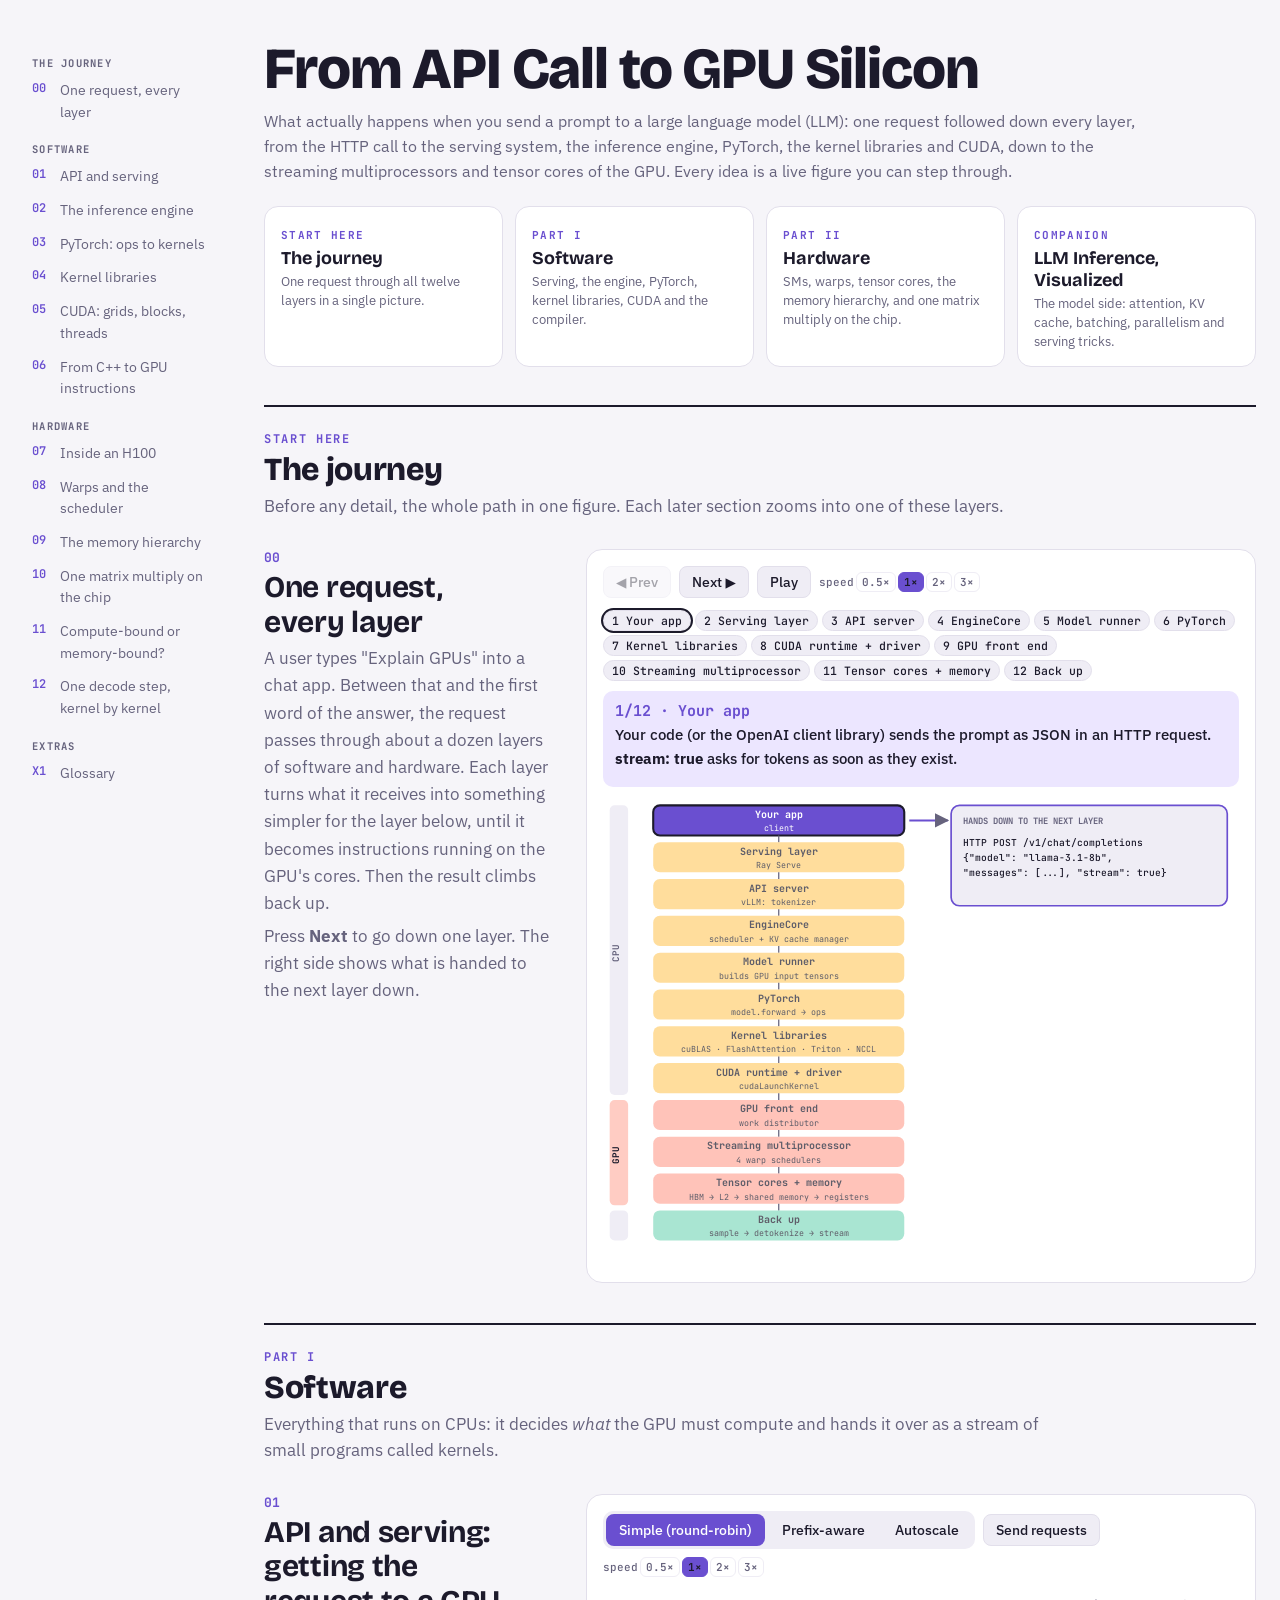
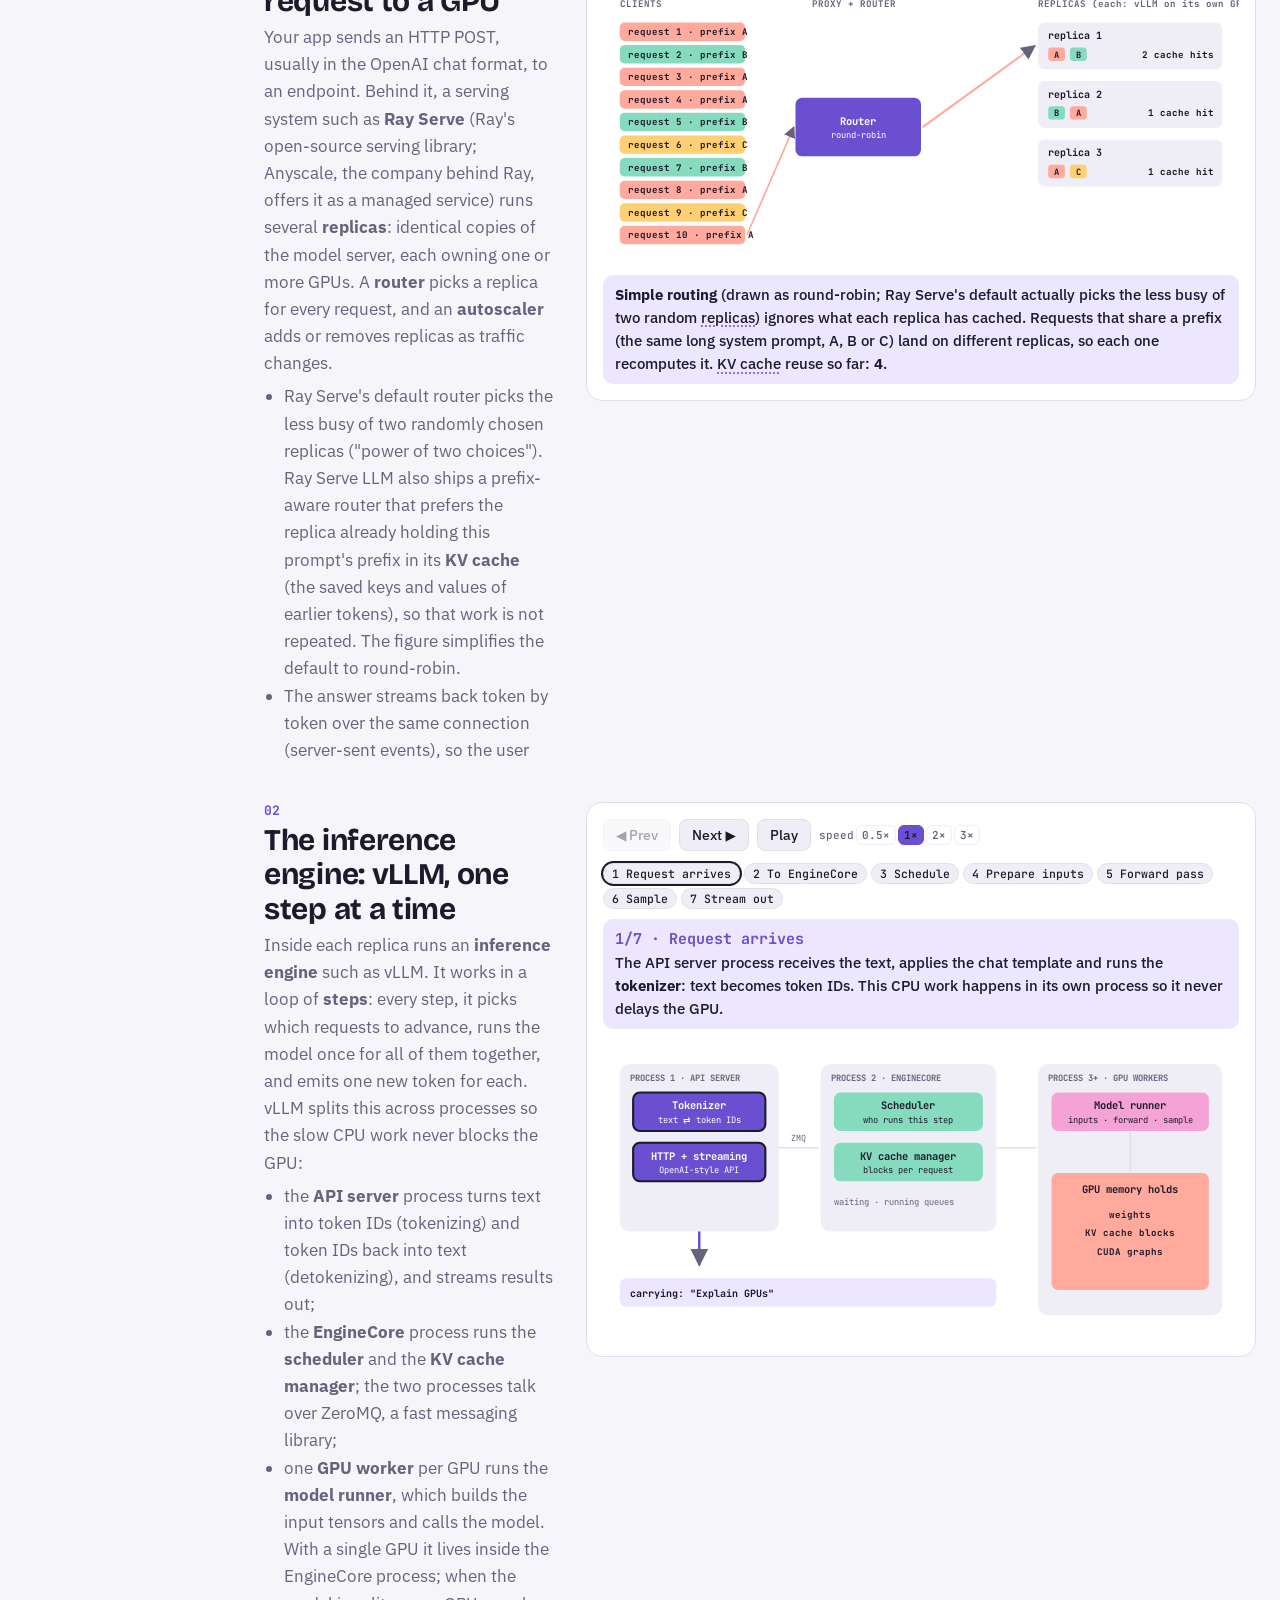
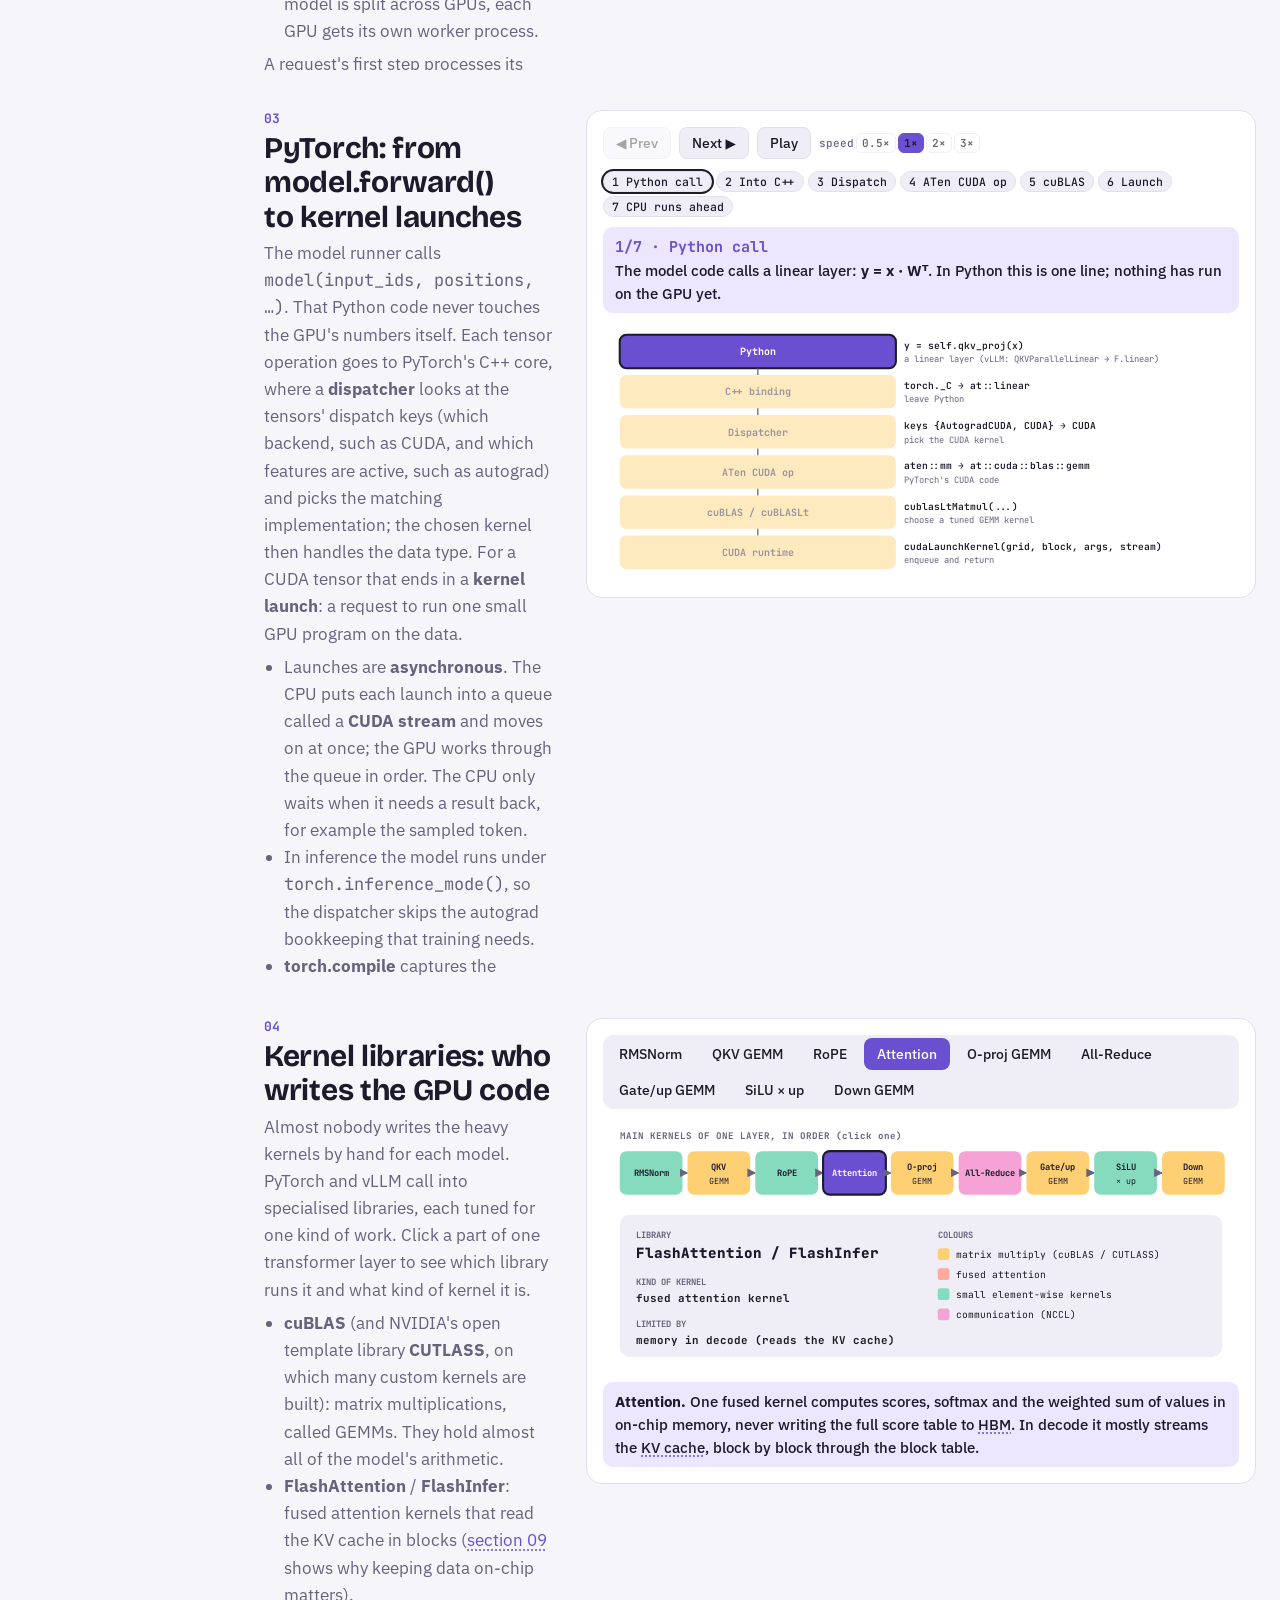
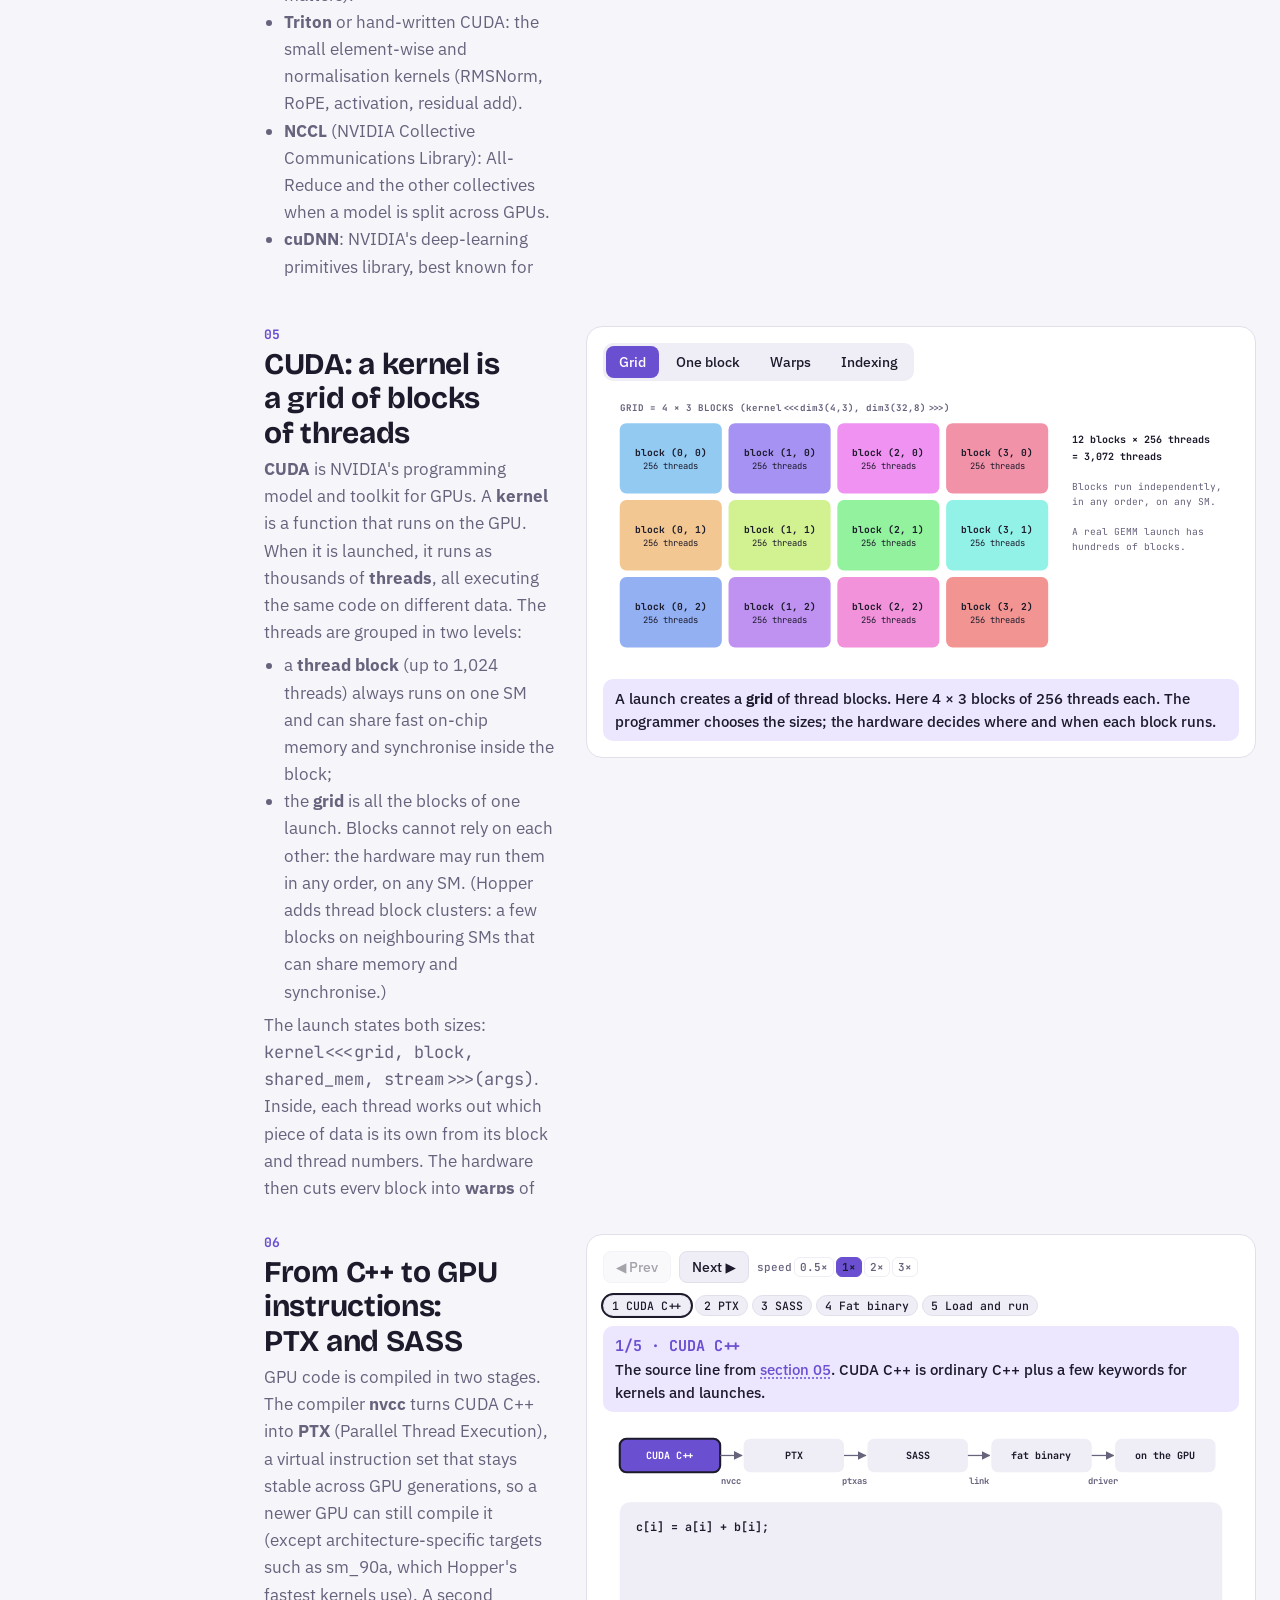
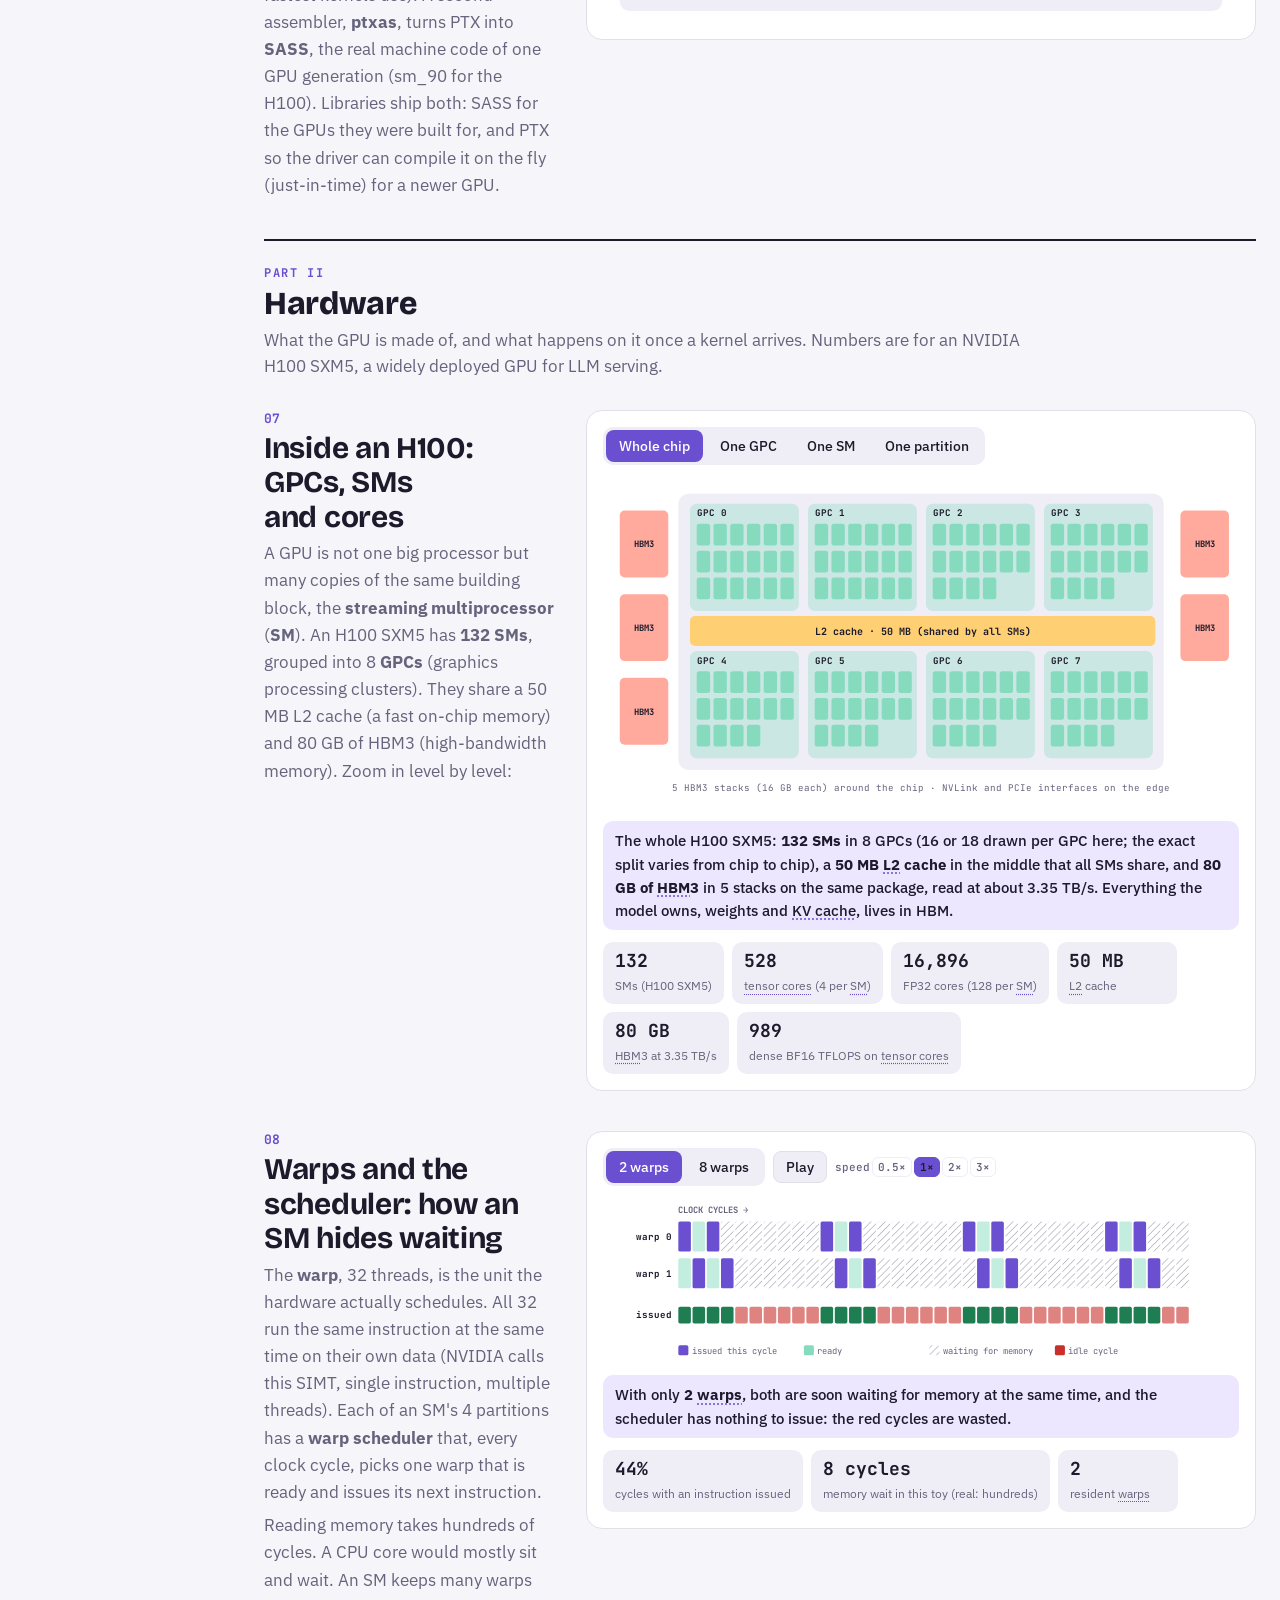
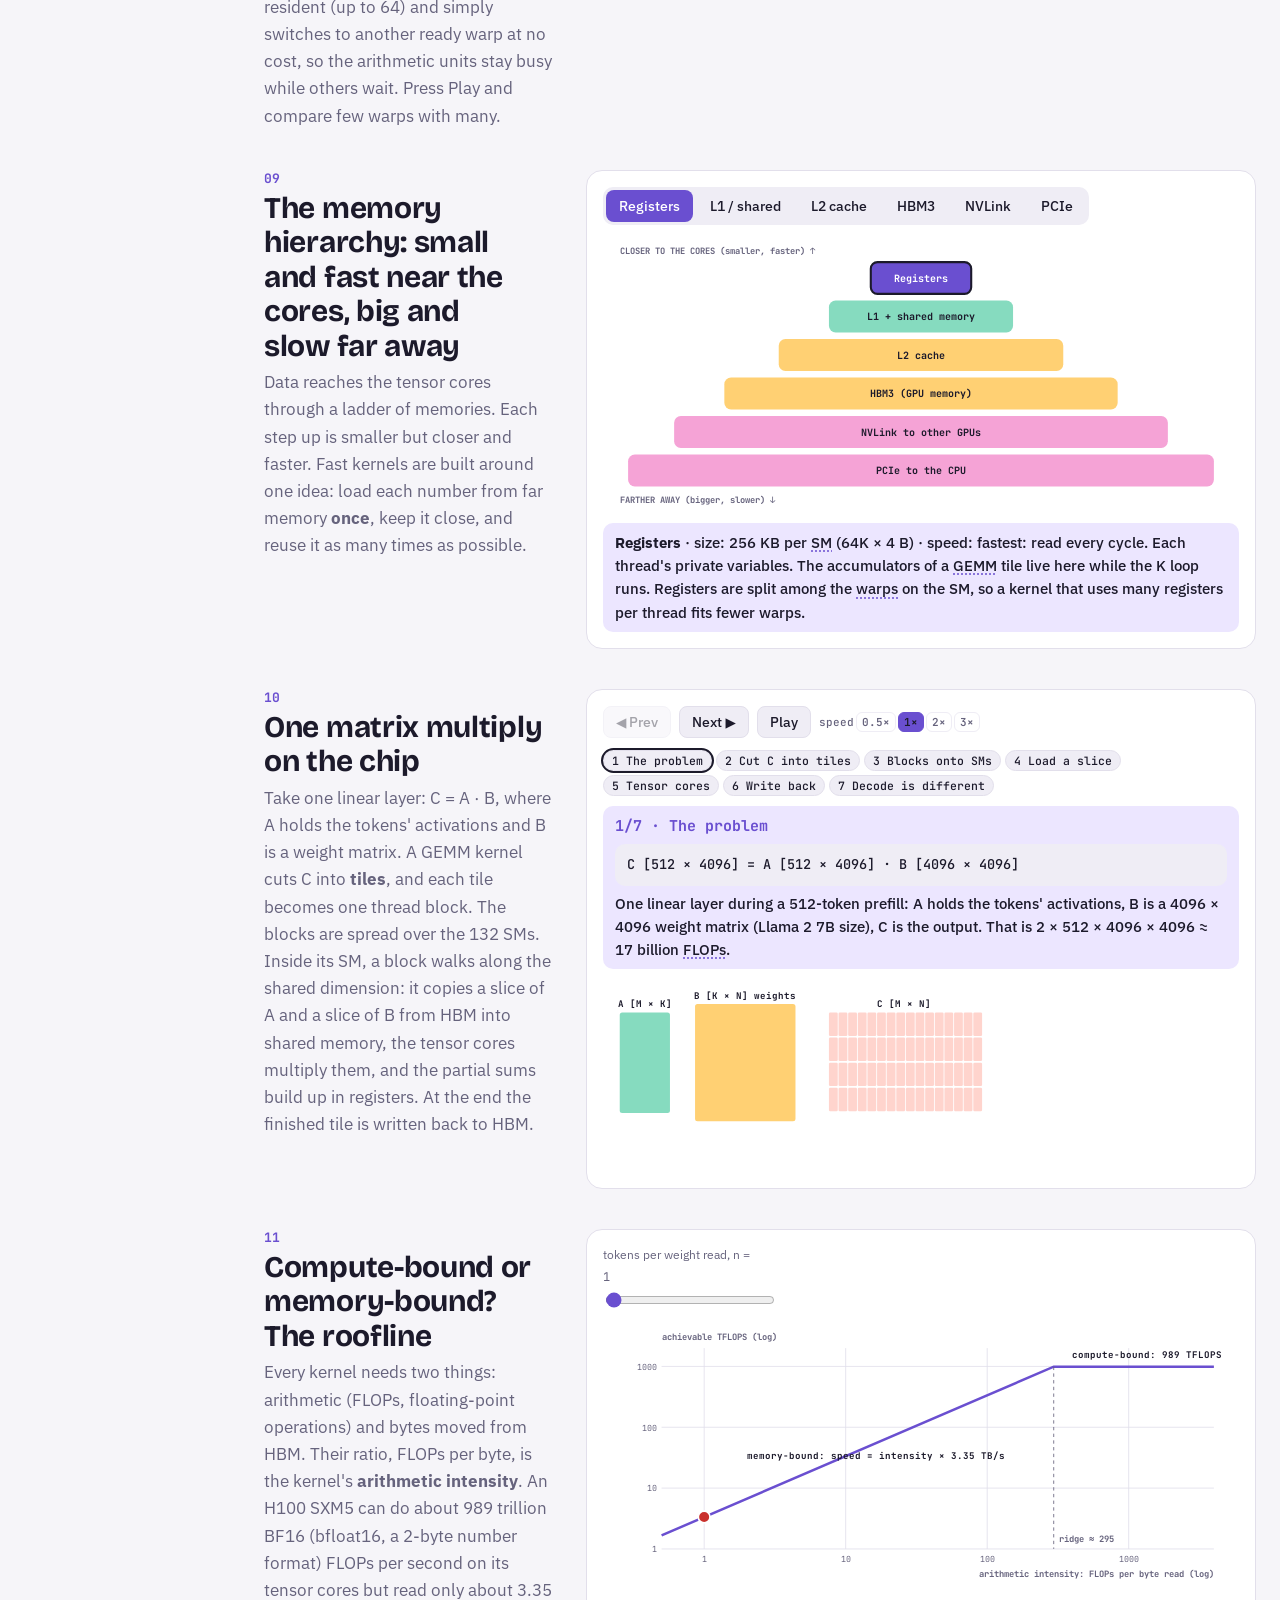
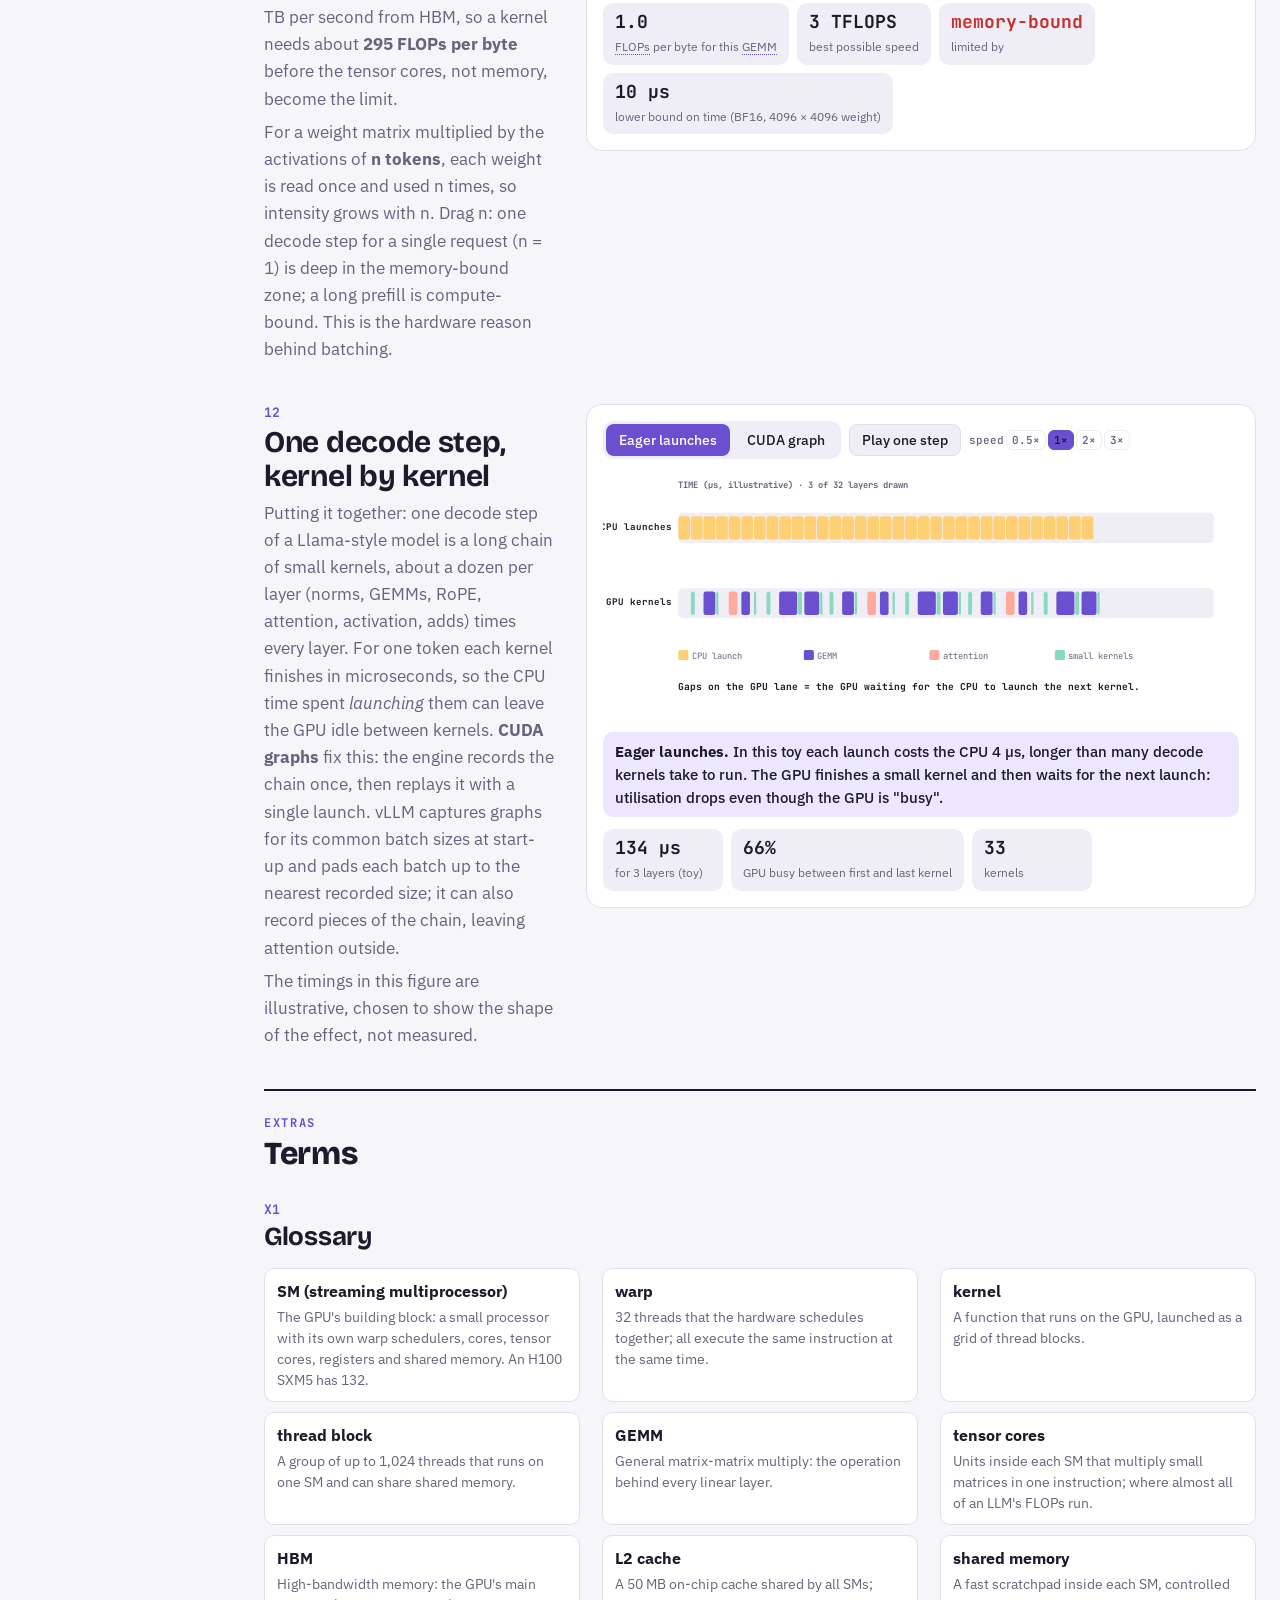
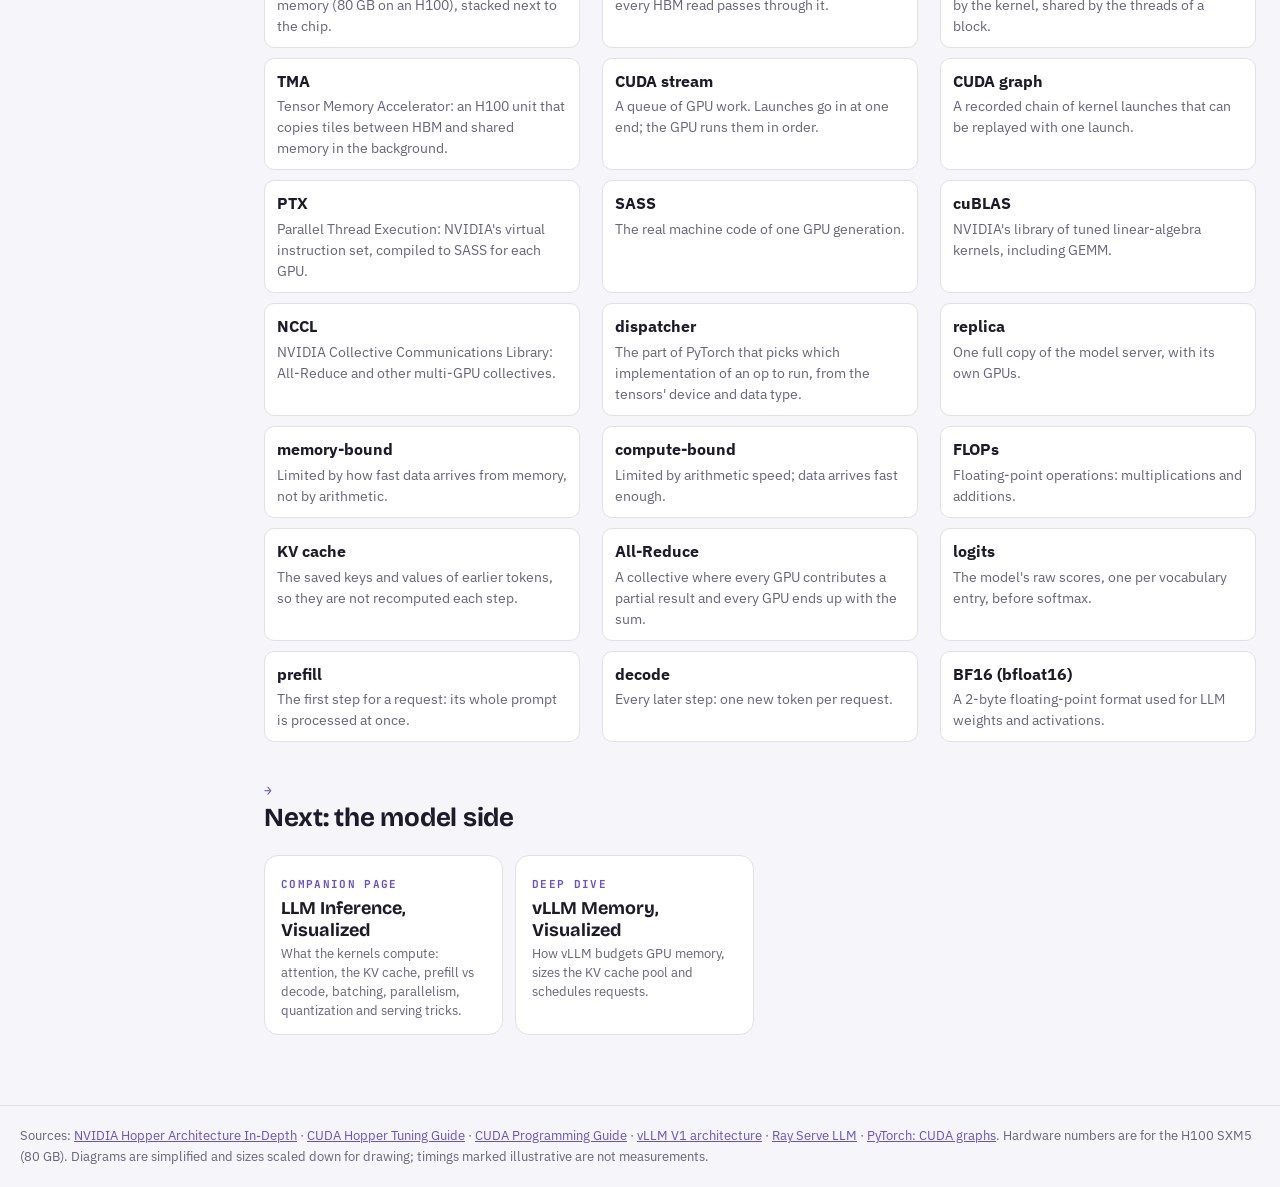
==== commit ffc5ddc5: "fix(gpu-stack-visualized): technical audit round 1 Dispatcher keys are backends/features, not dtypes" ====
--- a/gpu-stack-visualized/index.html
+++ b/gpu-stack-visualized/index.html
@@ -232,9 +232,9 @@
 
 <section id="serving">
   <div class="sh"><span class="n">01</span><h2>API and serving: getting the request to a GPU</h2></div>
-  <p class="cap">Your app sends an HTTP POST, usually in the OpenAI chat format, to an endpoint. Behind it, a serving system such as <b>Ray Serve</b> (the engine behind Anyscale's hosted endpoints) runs several <b>replicas</b>: identical copies of the model server, each owning one or more GPUs. A <b>router</b> picks a replica for every request, and an <b>autoscaler</b> adds or removes replicas as traffic changes.</p>
+  <p class="cap">Your app sends an HTTP POST, usually in the OpenAI chat format, to an endpoint. Behind it, a serving system such as <b>Ray Serve</b> (Ray's open-source serving library; Anyscale, the company behind Ray, offers it as a managed service) runs several <b>replicas</b>: identical copies of the model server, each owning one or more GPUs. A <b>router</b> picks a replica for every request, and an <b>autoscaler</b> adds or removes replicas as traffic changes.</p>
   <ul class="cap">
-    <li>The router can be smarter than round-robin: Ray Serve LLM ships a router that prefers the replica that already holds this prompt's prefix in its KV cache, so that work is not repeated.</li>
+    <li>Ray Serve's default router picks the less busy of two randomly chosen replicas ("power of two choices"). Ray Serve LLM also ships a prefix-aware router that prefers the replica already holding this prompt's prefix in its <b>KV cache</b> (the saved keys and values of earlier tokens), so that work is not repeated. The figure simplifies the default to round-robin.</li>
     <li>The answer streams back token by token over the same connection (server-sent events), so the user sees words as soon as they exist.</li>
   </ul>
   <div class="fig">
@@ -250,8 +250,9 @@
   <ul class="cap">
     <li>the <b>API server</b> process turns text into token IDs (tokenizing) and token IDs back into text (detokenizing), and streams results out;</li>
     <li>the <b>EngineCore</b> process runs the <b>scheduler</b> and the <b>KV cache manager</b>; the two processes talk over ZeroMQ, a fast messaging library;</li>
-    <li>one <b>GPU worker</b> per GPU runs the <b>model runner</b>, which builds the input tensors and calls the model.</li>
+    <li>one <b>GPU worker</b> per GPU runs the <b>model runner</b>, which builds the input tensors and calls the model. With a single GPU it lives inside the EngineCore process; when the model is split across GPUs, each GPU gets its own worker process.</li>
   </ul>
+  <p class="cap">A request's first step processes its whole prompt at once (<b>prefill</b>); every later step adds one token (<b>decode</b>). The companion page covers both in depth.</p>
   <div class="fig">
     <div class="controls"><button class="btn solid" id="en-prev" type="button">◀ Prev</button><button class="btn solid" id="en-next" type="button">Next ▶</button><button class="btn solid" id="en-play" type="button">Play</button><span class="spd" aria-label="Animation speed">speed</span></div>
     <div class="chips" id="en-chips"></div>
@@ -262,11 +263,11 @@
 
 <section id="pytorch">
   <div class="sh"><span class="n">03</span><h2>PyTorch: from model.forward() to kernel launches</h2></div>
-  <p class="cap">The model runner calls <span class="mono">model(input_ids, positions, …)</span>. That Python code never touches the GPU's numbers itself. Each tensor operation goes to PyTorch's C++ core, where a <b>dispatcher</b> looks at the tensors (which device, which data type) and picks the matching implementation. For a CUDA tensor that ends in a <b>kernel launch</b>: a request to run one small GPU program on the data.</p>
+  <p class="cap">The model runner calls <span class="mono">model(input_ids, positions, …)</span>. That Python code never touches the GPU's numbers itself. Each tensor operation goes to PyTorch's C++ core, where a <b>dispatcher</b> looks at the tensors' dispatch keys (which backend, such as CUDA, and which features are active, such as autograd) and picks the matching implementation; the chosen kernel then handles the data type. For a CUDA tensor that ends in a <b>kernel launch</b>: a request to run one small GPU program on the data.</p>
   <ul class="cap">
     <li>Launches are <b>asynchronous</b>. The CPU puts each launch into a queue called a <b>CUDA stream</b> and moves on at once; the GPU works through the queue in order. The CPU only waits when it needs a result back, for example the sampled token.</li>
     <li>In inference the model runs under <span class="mono">torch.inference_mode()</span>, so the dispatcher skips the autograd bookkeeping that training needs.</li>
-    <li><b>torch.compile</b> can trace the model ahead of time and fuse chains of small element-wise ops into one generated kernel (written in Triton), so fewer kernels are launched.</li>
+    <li><b>torch.compile</b> captures the model's graph the first time it runs and fuses chains of small element-wise ops into generated kernels (written in Triton), so fewer kernels are launched. vLLM does this during start-up.</li>
   </ul>
   <div class="fig">
     <div class="controls"><button class="btn solid" id="pt-prev" type="button">◀ Prev</button><button class="btn solid" id="pt-next" type="button">Next ▶</button><button class="btn solid" id="pt-play" type="button">Play</button><span class="spd" aria-label="Animation speed">speed</span></div>
@@ -281,7 +282,7 @@
   <p class="cap">Almost nobody writes the heavy kernels by hand for each model. PyTorch and vLLM call into specialised libraries, each tuned for one kind of work. Click a part of one transformer layer to see which library runs it and what kind of kernel it is.</p>
   <ul class="cap">
     <li><b>cuBLAS</b> (and NVIDIA's open template library <b>CUTLASS</b>, on which many custom kernels are built): matrix multiplications, called GEMMs. They hold almost all of the model's arithmetic.</li>
-    <li><b>FlashAttention</b> / <b>FlashInfer</b>: fused attention kernels that read the KV cache in blocks (section 09 explains why fusing matters).</li>
+    <li><b>FlashAttention</b> / <b>FlashInfer</b>: fused attention kernels that read the KV cache in blocks (section 09 shows why keeping data on-chip matters).</li>
     <li><b>Triton</b> or hand-written CUDA: the small element-wise and normalisation kernels (RMSNorm, RoPE, activation, residual add).</li>
     <li><b>NCCL</b> (NVIDIA Collective Communications Library): All-Reduce and the other collectives when a model is split across GPUs.</li>
     <li><b>cuDNN</b>: NVIDIA's deep-learning primitives library, best known for convolutions; it also offers fused attention kernels.</li>
@@ -298,7 +299,7 @@
   <p class="cap"><b>CUDA</b> is NVIDIA's programming model and toolkit for GPUs. A <b>kernel</b> is a function that runs on the GPU. When it is launched, it runs as thousands of <b>threads</b>, all executing the same code on different data. The threads are grouped in two levels:</p>
   <ul class="cap">
     <li>a <b>thread block</b> (up to 1,024 threads) always runs on one SM and can share fast on-chip memory and synchronise inside the block;</li>
-    <li>the <b>grid</b> is all the blocks of one launch. Blocks cannot rely on each other: the hardware may run them in any order, on any SM.</li>
+    <li>the <b>grid</b> is all the blocks of one launch. Blocks cannot rely on each other: the hardware may run them in any order, on any SM. (Hopper adds thread block clusters: a few blocks on neighbouring SMs that can share memory and synchronise.)</li>
   </ul>
   <p class="cap">The launch states both sizes: <span class="mono">kernel&lt;&lt;&lt;grid, block, shared_mem, stream&gt;&gt;&gt;(args)</span>. Inside, each thread works out which piece of data is its own from its block and thread numbers. The hardware then cuts every block into <b>warps</b> of 32 consecutive threads (section 08).</p>
   <div class="fig">
@@ -310,7 +311,7 @@
 
 <section id="compile">
   <div class="sh"><span class="n">06</span><h2>From C++ to GPU instructions: PTX and SASS</h2></div>
-  <p class="cap">GPU code is compiled in two stages. The compiler <b>nvcc</b> turns CUDA C++ into <b>PTX</b> (Parallel Thread Execution), a virtual instruction set that is the same for every NVIDIA GPU. A second assembler, <b>ptxas</b>, turns PTX into <b>SASS</b>, the real machine code of one GPU generation (sm_90 for the H100). Libraries ship both: SASS for the GPUs they were built for, and PTX so the driver can compile it on the fly (just-in-time) for a newer GPU.</p>
+  <p class="cap">GPU code is compiled in two stages. The compiler <b>nvcc</b> turns CUDA C++ into <b>PTX</b> (Parallel Thread Execution), a virtual instruction set that stays stable across GPU generations, so a newer GPU can still compile it (except architecture-specific targets such as sm_90a, which Hopper's fastest kernels use). A second assembler, <b>ptxas</b>, turns PTX into <b>SASS</b>, the real machine code of one GPU generation (sm_90 for the H100). Libraries ship both: SASS for the GPUs they were built for, and PTX so the driver can compile it on the fly (just-in-time) for a newer GPU.</p>
   <div class="fig">
     <div class="controls"><button class="btn solid" id="cp-prev" type="button">◀ Prev</button><button class="btn solid" id="cp-next" type="button">Next ▶</button><span class="spd" aria-label="Animation speed">speed</span></div>
     <div class="chips" id="cp-chips"></div>
@@ -319,11 +320,11 @@
   </div>
 </section>
 
-<div class="part"><span>PART II</span><h3>Hardware</h3><p class="cap">What the GPU is made of, and what happens on it once a kernel arrives. Numbers are for an NVIDIA H100 SXM5, the most common GPU in today's LLM servers.</p></div>
+<div class="part"><span>PART II</span><h3>Hardware</h3><p class="cap">What the GPU is made of, and what happens on it once a kernel arrives. Numbers are for an NVIDIA H100 SXM5, a widely deployed GPU for LLM serving.</p></div>
 
 <section id="gpu">
   <div class="sh"><span class="n">07</span><h2>Inside an H100: GPCs, SMs and cores</h2></div>
-  <p class="cap">A GPU is not one big processor but many copies of the same building block, the <b>streaming multiprocessor</b> (<b>SM</b>). An H100 SXM5 has <b>132 SMs</b>, grouped into 8 <b>GPCs</b> (graphics processing clusters). They share a 50 MB L2 cache and 80 GB of HBM3 memory. Zoom in level by level:</p>
+  <p class="cap">A GPU is not one big processor but many copies of the same building block, the <b>streaming multiprocessor</b> (<b>SM</b>). An H100 SXM5 has <b>132 SMs</b>, grouped into 8 <b>GPCs</b> (graphics processing clusters). They share a 50 MB L2 cache (a fast on-chip memory) and 80 GB of HBM3 (high-bandwidth memory). Zoom in level by level:</p>
   <div class="fig">
     <div class="controls"><div class="seg" id="gp-seg"></div></div>
     <div class="svgbox"><svg id="gp-svg" viewBox="0 0 760 400" role="img" aria-label="H100 chip, GPC, SM and SM partition"></svg></div>
@@ -367,7 +368,7 @@
 
 <section id="roofline">
   <div class="sh"><span class="n">11</span><h2>Compute-bound or memory-bound? The roofline</h2></div>
-  <p class="cap">Every kernel needs two things: arithmetic (FLOPs, floating-point operations) and bytes moved from HBM. Their ratio, FLOPs per byte, is the kernel's <b>arithmetic intensity</b>. An H100 SXM5 can do about 989 trillion BF16 FLOPs per second on its tensor cores but read only about 3.35 TB per second from HBM, so a kernel needs about <b>295 FLOPs per byte</b> before the tensor cores, not memory, become the limit.</p>
+  <p class="cap">Every kernel needs two things: arithmetic (FLOPs, floating-point operations) and bytes moved from HBM. Their ratio, FLOPs per byte, is the kernel's <b>arithmetic intensity</b>. An H100 SXM5 can do about 989 trillion BF16 (bfloat16, a 2-byte number format) FLOPs per second on its tensor cores but read only about 3.35 TB per second from HBM, so a kernel needs about <b>295 FLOPs per byte</b> before the tensor cores, not memory, become the limit.</p>
   <p class="cap">For a weight matrix multiplied by the activations of <b>n tokens</b>, each weight is read once and used n times, so intensity grows with n. Drag n: one decode step for a single request (n = 1) is deep in the memory-bound zone; a long prefill is compute-bound. This is the hardware reason behind batching.</p>
   <div class="fig">
     <div class="controls"><label class="ctl">tokens per weight read, n = <span class="mono" id="rf-nv"></span><input type="range" id="rf-n" min="0" max="13" value="0"></label></div>
@@ -378,7 +379,7 @@
 
 <section id="timeline">
   <div class="sh"><span class="n">12</span><h2>One decode step, kernel by kernel</h2></div>
-  <p class="cap">Putting it together: one decode step of a Llama-style model is a long chain of small kernels, about a dozen per layer (norms, GEMMs, RoPE, attention, activation, adds) times every layer. For one token each kernel finishes in microseconds, so the CPU time spent <i>launching</i> them can leave the GPU idle between kernels. <b>CUDA graphs</b> fix this: the engine records the whole chain once, then replays it with a single launch. vLLM captures graphs for its common batch sizes at start-up.</p>
+  <p class="cap">Putting it together: one decode step of a Llama-style model is a long chain of small kernels, about a dozen per layer (norms, GEMMs, RoPE, attention, activation, adds) times every layer. For one token each kernel finishes in microseconds, so the CPU time spent <i>launching</i> them can leave the GPU idle between kernels. <b>CUDA graphs</b> fix this: the engine records the chain once, then replays it with a single launch. vLLM captures graphs for its common batch sizes at start-up and pads each batch up to the nearest recorded size; it can also record pieces of the chain, leaving attention outside.</p>
   <p class="cap">The timings in this figure are illustrative, chosen to show the shape of the effect, not measured.</p>
   <div class="fig">
     <div class="controls"><div class="seg" id="tl-seg"></div><button class="btn solid" id="tl-play" type="button">Play one step</button><span class="spd" aria-label="Animation speed">speed</span></div>
@@ -416,6 +417,9 @@
     <div class="gl-i" id="g-kv"><dt>KV cache</dt><dd>The saved keys and values of earlier tokens, so they are not recomputed each step.</dd></div>
     <div class="gl-i" id="g-allreduce"><dt>All-Reduce</dt><dd>A collective where every GPU contributes a partial result and every GPU ends up with the sum.</dd></div>
     <div class="gl-i" id="g-logits"><dt>logits</dt><dd>The model&#x27;s raw scores, one per vocabulary entry, before softmax.</dd></div>
+    <div class="gl-i" id="g-prefill"><dt>prefill</dt><dd>The first step for a request: its whole prompt is processed at once.</dd></div>
+    <div class="gl-i" id="g-decode"><dt>decode</dt><dd>Every later step: one new token per request.</dd></div>
+    <div class="gl-i" id="g-bf16"><dt>BF16 (bfloat16)</dt><dd>A 2-byte floating-point format used for LLM weights and activations.</dd></div>
   </dl>
 </section>
 
@@ -487,7 +491,7 @@
   const L=[
     {n:'Your app',t:'client',hand:['HTTP POST /v1/chat/completions','{"model": "llama-3.1-8b",',' "messages": [...], "stream": true}'],side:'net',
      c:'Your code (or the OpenAI client library) sends the prompt as JSON in an HTTP request. <b>stream: true</b> asks for tokens as soon as they exist.'},
-    {n:'Serving layer',t:'Ray Serve / Anyscale',hand:['the same request,','routed to one replica'],side:'cpu',
+    {n:'Serving layer',t:'Ray Serve',hand:['the same request,','routed to one replica'],side:'cpu',
      c:'A proxy receives the request, and a <b>router</b> picks one of several identical <b>replicas</b> of the model server. An autoscaler adds replicas when traffic rises. Section 01.'},
     {n:'API server',t:'vLLM: tokenizer',hand:['token IDs [128000, 849, 21435, 71701]','+ sampling settings'],side:'cpu',
      c:'The replica\'s API process applies the chat template and the <b>tokenizer</b>, turning text into integers. The IDs shown are illustrative. Section 02.'},
@@ -500,13 +504,13 @@
     {n:'Kernel libraries',t:'cuBLAS · FlashAttention · Triton · NCCL',hand:['a compiled GPU program (kernel)','+ grid and block sizes'],side:'cpu',
      c:'Each operation becomes a call into a library that holds a tuned GPU program, a <b>kernel</b>: cuBLAS for matrix multiplies, FlashAttention for attention, and so on. Section 04.'},
     {n:'CUDA runtime + driver',t:'cudaLaunchKernel',hand:['a launch command in the GPU\'s queue','(the kernel\'s code is already on the GPU)'],side:'cpu',
-     c:'The CUDA runtime and driver turn the call into a command and put it on a <b>stream</b>, a queue the GPU reads in order. The CPU does not wait; it moves on to the next launch. Sections 05 and 06.'},
+     c:'The CUDA runtime and driver turn the call into a command and put it on a <b>stream</b>, a queue the GPU reads in order. The CPU does not wait; it moves on to the next launch. Section 05 and section 06.'},
     {n:'GPU front end',t:'work distributor',hand:['thread blocks,','each assigned to a free SM'],side:'gpu',
      c:'On the GPU, a hardware scheduler takes the launch, cuts the grid into <b>thread blocks</b> and hands each block to a streaming multiprocessor (SM) with room for it. Section 07.'},
     {n:'Streaming multiprocessor',t:'4 warp schedulers',hand:['warps of 32 threads,','one instruction per scheduler per cycle'],side:'gpu',
      c:'Each SM splits its blocks into <b>warps</b> of 32 threads. Every cycle, each of its 4 warp schedulers issues one instruction from a warp that is ready. Section 08.'},
     {n:'Tensor cores + memory',t:'HBM → L2 → shared memory → registers',hand:['the layer\'s output numbers,','finally the logits'],side:'gpu',
-     c:'The instructions move data up the memory ladder and feed the <b>tensor cores</b>, which do the matrix math. After every layer, the last kernel produces the <b>logits</b>: one score per vocabulary entry. Sections 09 to 11.'},
+     c:'The instructions move data up the memory ladder and feed the <b>tensor cores</b>, which do the matrix math. After the last layer, a final matrix multiply (the LM head) produces the <b>logits</b>: one score per vocabulary entry. Section 09 to section 11.'},
     {n:'Back up',t:'sample → detokenize → stream',hand:['one new token, e.g. "GPUs"','sent to your app; then the next step'],side:'cpu',
      c:'The engine samples the next token from the logits, the API server turns it back into text, and the serving layer streams it to your app. Then the whole loop runs again for the next token.'}];
   stepper('jr',L,(svg,st,k)=>{
@@ -542,11 +546,11 @@
       T(svg,30,y+15,`request ${i+1} · prefix ${q[0]}`,{style:'font-size:11px;font-weight:700;fill:var(--on-fill)'});});
     if(t>0&&t<=REQ.length){const i=t-1,r=route(i,nrep);arr(svg,172,40+i*27+11,228,165,PC[REQ[i][1]]);arr(svg,382,165,516,reps[r]+28,PC[REQ[i][1]],{w:2.5});}
     let total=0;for(let r=0;r<nrep;r++){const seen=new Set();for(let i=0;i<Math.min(t,REQ.length);i++)if(route(i,nrep)===r){if(seen.has(REQ[i][0]))total++;seen.add(REQ[i][0]);}}
-    $('#sv-note').innerHTML=glink(mode==='rr'?`<b>Round-robin</b> sends each request to the next replica in turn. Requests that share a prefix (the same long system prompt, A, B or C) land on different replicas, so each one recomputes it. KV cache reuse so far: <b>${total}</b>.`:
+    $('#sv-note').innerHTML=glink(mode==='rr'?`<b>Simple routing</b> (drawn as round-robin; Ray Serve\'s default actually picks the less busy of two random replicas) ignores what each replica has cached. Requests that share a prefix (the same long system prompt, A, B or C) land on different replicas, so each one recomputes it. KV cache reuse so far: <b>${total}</b>.`:
       mode==='pc'?`<b>Prefix-aware routing</b> sends requests with the same prefix to the same replica, where that prefix\'s keys and values are already in the KV cache, so prefill can skip it. KV cache reuse so far: <b>${total}</b>.`:
-      'A traffic spike: the <b>autoscaler</b> watches queue lengths and starts a fourth replica (dashed). New requests are spread over four replicas once it is ready. Starting a replica takes time, because the model weights must be loaded onto its GPU.');}
+      'A traffic spike: the <b>autoscaler</b> watches how many requests each replica is handling (queued plus running) and starts a fourth replica (dashed). New requests are spread over four replicas once it is ready. Starting a replica takes time, because the model weights must be loaded onto its GPU.');}
   function stop(){clearInterval(timer);timer=null;$('#sv-play').textContent='Send requests';}
-  seg($('#sv-seg'),[{l:'Round-robin',v:'rr'},{l:'Prefix-aware',v:'pc'},{l:'Autoscale',v:'scale'}],mode,v=>{stop();mode=v;t=REQ.length;render();});
+  seg($('#sv-seg'),[{l:'Simple (round-robin)',v:'rr'},{l:'Prefix-aware',v:'pc'},{l:'Autoscale',v:'scale'}],mode,v=>{stop();mode=v;t=REQ.length;render();});
   $('#sv-play').onclick=()=>{if(timer){stop();return;}t=0;render();$('#sv-play').textContent='Pause';timer=setInterval(()=>{t++;render();if(t>=REQ.length)stop();},RM?120:900);};
   t=REQ.length;render();
 })();
@@ -558,7 +562,7 @@
     {n:'To EngineCore',hl:['api','core'],msg:[1,'token IDs + sampling params'],c:'The request is sent to the EngineCore process over ZeroMQ and joins the scheduler\'s <b>waiting</b> queue.'},
     {n:'Schedule',hl:['sched','kv'],msg:[2,'step plan'],c:'At the start of each step the <b>scheduler</b> picks requests within a token budget: every running request gets 1 decode token, and a new request gets its prompt (or a chunk of it). The <b>KV cache manager</b> gives each one enough blocks for the new tokens (PagedAttention, see the companion page).'},
     {n:'Prepare inputs',hl:['runner'],msg:[3,'input_ids, positions, block tables'],c:'The <b>model runner</b> on each GPU worker packs the step into tensors: token IDs, their positions, and each request\'s block table. They are copied from CPU memory to the GPU.'},
-    {n:'Forward pass',hl:['runner','gpu'],msg:[4,'logits [num_tokens, V]'],c:'The model runs once for the whole batch. For decode-only steps the runner replays a recorded <b>CUDA graph</b> (section 12) instead of launching every kernel from Python. With tensor parallelism, every GPU worker runs its slice at the same time.'},
+    {n:'Forward pass',hl:['runner','gpu'],msg:[4,'logits [num_tokens, V]'],c:'The model runs once for the whole batch. For most steps the runner replays recorded <b>CUDA graphs</b> (section 12) instead of launching every kernel separately; decode-only batches can replay the whole forward pass as one graph. With tensor parallelism (one layer split across several GPUs), every GPU worker runs its slice at the same time.'},
     {n:'Sample',hl:['runner'],msg:[5,'one token ID per request'],c:'The sampler turns each request\'s logits into one token, using its temperature, top-p and other settings. Only these few integers are copied back to the CPU.'},
     {n:'Stream out',hl:['core','api'],msg:[6,'"GPUs"'],c:'EngineCore sends the new tokens back. The API server <b>detokenizes</b> them and streams the text to the client. Finished requests free their KV blocks, and the loop starts the next step.'}];
   stepper('en',S0,(svg,st)=>{const on=id=>st.hl.includes(id);
@@ -584,11 +588,11 @@
 
 /* ---------- 03 pytorch ---------- */
 (function(){
-  const LV=[['Python','y = self.qkv_proj(x)','nn.Linear in the model code'],['C++ binding','torch._C → at::linear','leave Python'],['Dispatcher','keys {CUDA, BFloat16}','pick the CUDA kernel'],['ATen CUDA op','aten::mm → at::cuda::blas::gemm','PyTorch\'s CUDA code'],['cuBLAS / cuBLASLt','cublasLtMatmul(...)','choose a tuned GEMM kernel'],['CUDA runtime','cudaLaunchKernel(grid, block, args, stream)','enqueue and return']];
+  const LV=[['Python','y = self.qkv_proj(x)','a linear layer (vLLM: QKVParallelLinear → F.linear)'],['C++ binding','torch._C → at::linear','leave Python'],['Dispatcher','keys {AutogradCUDA, CUDA} → CUDA','pick the CUDA kernel'],['ATen CUDA op','aten::mm → at::cuda::blas::gemm','PyTorch\'s CUDA code'],['cuBLAS / cuBLASLt','cublasLtMatmul(...)','choose a tuned GEMM kernel'],['CUDA runtime','cudaLaunchKernel(grid, block, args, stream)','enqueue and return']];
   const ST=[
     {n:'Python call',c:'The model code calls a linear layer: <b>y = x · Wᵀ</b>. In Python this is one line; nothing has run on the GPU yet.'},
     {n:'Into C++',c:'The call crosses from Python into PyTorch\'s C++ core (ATen). From here on no Python runs for this op, which is why each op costs only microseconds of CPU time.'},
-    {n:'Dispatch',c:'The <b>dispatcher</b> reads the tensors\' properties as a set of keys: here device CUDA and data type bfloat16. In inference mode there is no autograd key, so it goes straight to the CUDA implementation. On a CPU tensor the same call would reach a CPU kernel instead.'},
+    {n:'Dispatch',c:'The <b>dispatcher</b> reads the tensors\' dispatch keys: the CUDA backend, plus autograd and other features when they are active. In inference mode the autograd key is skipped, so it goes straight to the CUDA implementation, which then picks its bfloat16 code path. On a CPU tensor the same call would reach a CPU kernel instead.'},
     {n:'ATen CUDA op',c:'PyTorch\'s CUDA implementation of matrix multiply does not contain the math itself. It prepares sizes, strides and data types and hands the work to cuBLAS.'},
     {n:'cuBLAS',c:'cuBLAS (or its newer cuBLASLt interface) picks one of many pre-tuned GEMM kernels for these shapes and data type: which tile size, how many thread blocks, whether to use the tensor cores (it does, for bfloat16).'},
     {n:'Launch',c:'<b>cudaLaunchKernel</b> puts the kernel, its grid and block sizes and its arguments on the current CUDA stream and returns at once. The CPU goes back to Python and launches the next op while the GPU is still running this one.'},
@@ -613,12 +617,12 @@
     {k:'rope',n:'RoPE',lib:'custom CUDA (vLLM)',kind:'element-wise',bound:'memory',d:'Rotates pairs of numbers in Q and K by an angle set by the token\'s position. Pure element-wise work.'},
     {k:'attn',n:'Attention',lib:'FlashAttention / FlashInfer',kind:'fused attention kernel',bound:'memory in decode (reads the KV cache)',d:'One fused kernel computes scores, softmax and the weighted sum of values in on-chip memory, never writing the full score table to HBM. In decode it mostly streams the KV cache, block by block through the block table.'},
     {k:'o',n:'O-proj GEMM',lib:'cuBLAS / CUTLASS',kind:'GEMM on tensor cores',bound:'like QKV',d:'Mixes the attention heads back together with the output projection W_O.'},
-    {k:'ar',n:'All-Reduce',lib:'NCCL (or a custom all-reduce)',kind:'communication kernel',bound:'NVLink bandwidth',d:'Only with tensor parallelism: the GPUs add their partial results. NCCL runs this as a kernel too, moving data over NVLink between GPUs.'},
+    {k:'ar',n:'All-Reduce',lib:'NCCL (or a custom all-reduce)',kind:'communication kernel',bound:'NVLink latency (decode) or bandwidth (prefill)',d:'Only with tensor parallelism: the GPUs add their partial results. NCCL runs this as a kernel too, moving data over NVLink between GPUs.'},
     {k:'mlp',n:'Gate/up GEMM',lib:'cuBLAS / CUTLASS',kind:'GEMM on tensor cores',bound:'like QKV',d:'The MLP\'s first matrix multiply, usually the largest single GEMM in the layer.'},
     {k:'act',n:'SiLU × up',lib:'Triton or custom CUDA',kind:'element-wise (fused)',bound:'memory',d:'The activation function and the multiply of SwiGLU, fused into one kernel so the wide hidden tensor is read once.'},
     {k:'down',n:'Down GEMM',lib:'cuBLAS / CUTLASS',kind:'GEMM on tensor cores',bound:'like QKV',d:'The MLP\'s second matrix multiply brings the vector back to width h. With tensor parallelism another All-Reduce follows.'}];
   let sel='attn';
-  function render(){clear(svg);lbl(svg,20,22,'ONE TRANSFORMER LAYER, IN KERNEL ORDER (click one)',{b:1});
+  function render(){clear(svg);lbl(svg,20,22,'MAIN KERNELS OF ONE LAYER, IN ORDER (click one)',{b:1});
     OPS.forEach((o,i)=>{const x=20+i*81,on=o.k===sel;const nm=o.n.split(' '),g=box(svg,x,36,75,52,nm[0],nm.slice(1).join(' ')||null,on?'var(--accent)':o.lib.startsWith('cuBLAS')?'var(--g1)':o.k==='ar'?'var(--g2)':o.k==='attn'?'var(--g0)':'var(--g3)',{on,fs:10.5,fs2:10});g.style.cursor='pointer';g.addEventListener('click',()=>{sel=o.k;render();});
       if(i<OPS.length-1)arr(svg,x+75,62,x+81,62,'var(--muted)',{w:1.5});});
     const o=OPS.find(x=>x.k===sel);
@@ -643,7 +647,7 @@
     else if(mode==='block'){lbl(svg,20,22,'ONE BLOCK = 32 × 8 THREADS, ALL ON ONE SM',{b:1});
       for(let ty=0;ty<8;ty++)for(let tx=0;tx<32;tx++)R(svg,20+tx*15,36+ty*24,13,20,`fill:${PAL(ty)};opacity:.9`,{rx:2});
       lbl(svg,520,60,'threads of one block can:',{c:'var(--ink)',b:1,fs:12});lbl(svg,520,82,'· share fast shared memory',{fs:11.5});lbl(svg,520,102,'· wait for each other',{fs:11.5});lbl(svg,520,120,'  (__syncthreads())',{fs:11.5});
-      lbl(svg,520,160,'threads in different blocks',{c:'var(--ink)',b:1,fs:12});lbl(svg,520,180,'cannot do either.',{fs:11.5});}
+      lbl(svg,520,160,'threads in different blocks',{c:'var(--ink)',b:1,fs:12});lbl(svg,520,180,'cannot (except in a Hopper',{fs:11.5});lbl(svg,520,198,'thread block cluster).',{fs:11.5});}
     else if(mode==='warps'){lbl(svg,20,22,'THE SAME BLOCK, CUT INTO WARPS OF 32 THREADS',{b:1});
       for(let ty=0;ty<8;ty++){for(let tx=0;tx<32;tx++)R(svg,20+tx*15,36+ty*24,13,20,`fill:${PAL(ty)};opacity:.9`,{rx:2});T(svg,510,52+ty*24,'warp '+ty,{style:'font-weight:700;font-size:11.5px'});}
       lbl(svg,580,60,'256 threads ÷ 32',{c:'var(--ink)',b:1,fs:12});lbl(svg,580,80,'= 8 warps',{c:'var(--ink)',b:1,fs:12});lbl(svg,580,116,'Each warp runs one',{fs:11.5});lbl(svg,580,134,'instruction at a time',{fs:11.5});lbl(svg,580,152,'for all 32 threads.',{fs:11.5});}
@@ -664,8 +668,8 @@
     {n:'CUDA C++',code:['c[i] = a[i] + b[i];'],c:'The source line from section 05. CUDA C++ is ordinary C++ plus a few keywords for kernels and launches.'},
     {n:'PTX',code:['ld.global.f32  %f1, [%rd5];','ld.global.f32  %f2, [%rd6];','add.f32        %f3, %f1, %f2;','st.global.f32  [%rd7], %f3;'],c:'<b>nvcc</b> compiles it to <b>PTX</b>: a virtual instruction set with unlimited registers, the same for every NVIDIA GPU. Two loads from global memory (HBM), one add, one store. Illustrative listing.'},
     {n:'SASS',code:['LDG.E R2, [R2.64] ;','LDG.E R5, [R4.64] ;','FADD  R9, R2, R5 ;','STG.E [R6.64], R9 ;'],c:'<b>ptxas</b> turns PTX into <b>SASS</b>, the real machine code for one GPU generation (sm_90 for the H100), with real registers and scheduling. This is what the warp schedulers execute. Illustrative listing.'},
-    {n:'Fat binary',code:['library.so','  ├─ SASS for sm_80 (A100)','  ├─ SASS for sm_90 (H100)','  └─ PTX (for future GPUs)'],c:'Libraries such as cuBLAS ship a <b>fat binary</b>: ready SASS for each GPU generation they support, plus PTX. Triton kernels are compiled the same way, but at run time, the first time a shape is seen.'},
-    {n:'Load and run',code:['driver: GPU is sm_90 →','  use the sm_90 SASS','  (unknown GPU → compile PTX now, "JIT")','copy code to GPU memory, ready to launch'],c:'When the program starts, the CUDA driver loads the matching SASS onto the GPU. If none matches, it compiles the PTX just in time. After that, every launch only sends a small command; the code is already there.'}];
+    {n:'Fat binary',code:['library.so','  ├─ SASS for sm_80 (A100)','  ├─ SASS for sm_90 (H100)','  └─ PTX (for future GPUs)'],c:'Libraries such as cuBLAS ship a <b>fat binary</b>: ready SASS for each GPU generation they support, plus PTX. Triton kernels are compiled the same way, but at run time: the first time one is called with a new combination of data types and compile-time constants, then cached.'},
+    {n:'Load and run',code:['driver: GPU is sm_90 →','  use the sm_90 SASS','  (unknown GPU → compile PTX now, "JIT")','copy code to GPU memory, ready to launch'],c:'The first time a kernel is used (CUDA loads code lazily by default), the driver loads the matching SASS onto the GPU. If none matches, it compiles the PTX just in time. After that, every launch only sends a small command; the code is already there.'}];
   stepper('cp',ST,(svg,st,k)=>{
     const st5=['CUDA C++','PTX','SASS','fat binary','on the GPU'],tools=['nvcc','ptxas','link','driver'];
     st5.forEach((s,i)=>{const x=20+i*148,on=i===k;box(svg,x,20,120,40,s,'',on?'var(--accent)':i<=k?'var(--g3)':'var(--surface-2)',{on,fs:12});if(i<4){arr(svg,x+120,40,x+146,40,'var(--muted)',{w:1.5});lbl(svg,x+133,74,tools[i],{a:'middle',fs:10.5,b:1});}});
@@ -678,7 +682,7 @@
   function render(){clear(svg);
     if(lv==='chip'){R(svg,90,20,580,330,'fill:var(--surface-2)',{rx:12});
       for(let gi=0;gi<8;gi++){const gx=104+(gi%4)*141,gy=gi<4?32:208;R(svg,gx,gy,130,128,'fill:var(--g3);opacity:.35',{rx:8});T(svg,gx+8,gy+15,'GPC '+gi,{style:'font-weight:700;font-size:11px'});
-        const n=gi<4?17:16;for(let s=0;s<n;s++){R(svg,gx+8+(s%6)*20,gy+24+Math.floor(s/6)*32,16,26,'fill:var(--g3)',{rx:3});}}
+        const n=gi<2?18:16;for(let s=0;s<n;s++){R(svg,gx+8+(s%6)*20,gy+24+Math.floor(s/6)*32,16,26,'fill:var(--g3)',{rx:3});}}
       R(svg,104,166,556,36,'fill:var(--g1)',{rx:6});T(svg,382,189,'L2 cache · 50 MB (shared by all SMs)',{'text-anchor':'middle',style:'font-weight:700;font-size:12px;fill:var(--on-fill)'});
       for(let i=0;i<5;i++){R(svg,i<3?20:690,40+(i%3)*100,58,80,'fill:var(--g0)',{rx:6});T(svg,(i<3?20:690)+29,84+(i%3)*100,'HBM3',{'text-anchor':'middle',style:'font-weight:700;font-size:10.5px;fill:var(--on-fill)'});}
       lbl(svg,380,375,'5 HBM3 stacks (16 GB each) around the chip · NVLink and PCIe interfaces on the edge',{a:'middle',fs:11});}
@@ -700,7 +704,7 @@
       box(svg,444,60,290,60,'32 FP32 cores','one instruction × 32 threads','var(--g3)',{fs:12});
       box(svg,444,180,290,60,'tensor core','a small matrix multiply per instruction','var(--accent)',{fs:12});
       lbl(svg,20,300,'Every cycle, each of the 4 schedulers issues one instruction for one ready warp; waiting warps cost nothing.',{fs:11});}
-    const N={chip:'The whole H100 SXM5: <b>132 SMs</b> in 8 GPCs (16 or 17 drawn per GPC here), a <b>50 MB L2 cache</b> in the middle that all SMs share, and <b>80 GB of HBM3</b> in 5 stacks on the same package, read at about 3.35 TB/s. Everything the model owns, weights and KV cache, lives in HBM.',
+    const N={chip:'The whole H100 SXM5: <b>132 SMs</b> in 8 GPCs (16 or 18 drawn per GPC here; the exact split varies from chip to chip), a <b>50 MB L2 cache</b> in the middle that all SMs share, and <b>80 GB of HBM3</b> in 5 stacks on the same package, read at about 3.35 TB/s. Everything the model owns, weights and KV cache, lives in HBM.',
       gpc:'A <b>GPC</b> groups TPCs, and each TPC (texture processing cluster) holds 2 SMs. The full GH100 die has 8 GPCs × 9 TPCs = 144 SMs; the H100 SXM5 enables 132 of them, which helps chip yield.',
       sm:'An <b>SM</b> is a small processor of its own, split into 4 partitions. Each has a warp scheduler, a quarter of the 64K-entry register file, 32 FP32 cores and one tensor core. All four share 256 KB of L1 cache and shared memory, and a TMA unit that copies tiles of data in the background.',
       part:'Inside one partition. The warp scheduler holds the state of many warps; each cycle it picks one that is <b>ready</b> and sends its next instruction to the FP32 cores, the tensor core or the load/store units. Section 08 animates this.'};
@@ -738,11 +742,11 @@
 (function(){
   const svg=$('#mh-svg');let sel='reg';
   const LV=[{k:'reg',n:'Registers',sz:'256 KB per SM (64K × 4 B)',bw:'fastest: read every cycle',w:120,d:'Each thread\'s private variables. The accumulators of a GEMM tile live here while the K loop runs. Registers are split among the warps on the SM, so a kernel that uses many registers per thread fits fewer warps.'},
-    {k:'smem',n:'L1 + shared memory',sz:'256 KB per SM (up to 228 KB shared)',bw:'on the SM, a few cycles away',w:220,d:'<b>Shared memory</b> is a scratchpad the kernel controls: a block loads tiles of A and B here once, and all its warps reuse them many times. FlashAttention keeps its working tiles here.'},
+    {k:'smem',n:'L1 + shared memory',sz:'256 KB per SM (up to 228 KB shared)',bw:'on the SM, tens of cycles away (HBM: hundreds)',w:220,d:'<b>Shared memory</b> is a scratchpad the kernel controls: a block loads tiles of A and B here once, and all its warps reuse them many times. FlashAttention keeps its working tiles here.'},
     {k:'l2',n:'L2 cache',sz:'50 MB, shared by all 132 SMs',bw:'on chip, further away',w:340,d:'Every read from HBM passes through L2. If two SMs need the same tile soon after each other, the second one finds it in L2. Too small to hold a model\'s weights.'},
     {k:'hbm',n:'HBM3 (GPU memory)',sz:'80 GB',bw:'about 3.35 TB/s',w:470,d:'High-bandwidth memory, stacked next to the chip. Holds the weights, the KV cache and activations. Reading it is the bottleneck of decode: every step reads every weight once.'},
-    {k:'nv',n:'NVLink to other GPUs',sz:'other GPUs\' HBM',bw:'900 GB/s total per GPU',w:590,d:'The direct GPU-to-GPU link inside a server, used by NCCL for tensor-parallel All-Reduce. Much slower than local HBM, so splitting a model costs communication.'},
-    {k:'pcie',n:'PCIe to the CPU',sz:'host RAM',bw:'128 GB/s (PCIe Gen5)',w:700,d:'The link to the CPU. Input token IDs come in and sampled tokens go out this way. Weights are loaded over it once, at start-up; nothing big crosses it per step.'}];
+    {k:'nv',n:'NVLink to other GPUs',sz:'other GPUs\' HBM',bw:'900 GB/s per GPU (450 GB/s each way)',w:590,d:'The direct GPU-to-GPU link inside a server, used by NCCL for tensor-parallel All-Reduce. Much slower than local HBM, so splitting a model costs communication.'},
+    {k:'pcie',n:'PCIe to the CPU',sz:'host RAM',bw:'128 GB/s both ways combined (PCIe Gen5 x16)',w:700,d:'The link to the CPU. Input token IDs come in and sampled tokens go out this way. Weights are loaded over it once, at start-up; nothing big crosses it per step.'}];
   function render(){clear(svg);lbl(svg,20,20,'CLOSER TO THE CORES (smaller, faster) ↑',{b:1,fs:10.5});
     LV.forEach((l,i)=>{const y=30+i*46,x=380-l.w/2,on=l.k===sel;const g=box(svg,x,y,l.w,38,l.n,'',on?'var(--accent)':i<2?'var(--g3)':i<4?'var(--g1)':'var(--g2)',{on,fs:12});g.style.cursor='pointer';g.addEventListener('click',()=>{sel=l.k;render();});});
     lbl(svg,20,318,'FARTHER AWAY (bigger, slower) ↓',{b:1,fs:10.5});
@@ -759,8 +763,8 @@
     {n:'Blocks onto SMs',f:'128 blocks on 132 SMs → one wave',c:'The GPU\'s front end hands the 128 blocks to free SMs. Here they all fit at once, one <b>wave</b>, leaving 4 SMs idle. If there were 200 blocks, a second, partly empty wave would follow, one reason GEMM speed depends on shapes.'},
     {n:'Load a slice',f:'per step: A slice [128 × 64] + B slice [64 × 128] → shared memory',c:'Each block walks along K, the shared dimension, 64 at a time. It copies a slice of A\'s rows and a slice of B\'s columns from HBM (through L2) into <b>shared memory</b>; on the H100 the TMA unit does this copy in the background while the tensor cores work on the previous slice.'},
     {n:'Tensor cores',f:'C_tile += A_slice · B_slice   (64 steps of K)',c:'The block\'s warps feed the slices to the SM\'s 4 <b>tensor cores</b>, which multiply small matrices per instruction. Partial sums stay in <b>registers</b>. After 4096 / 64 = 64 steps the tile is complete. Each number loaded into shared memory was used 128 times.'},
-    {n:'Write back',f:'C_tile → HBM',c:'The finished 128 × 128 tile is written to HBM once. Across the whole kernel, every weight in B was read from HBM only 4 times (once per row of tiles), yet used 512 times.'},
-    {n:'Decode is different',f:'C [1 × 4096] = a [1 × 4096] · B [4096 × 4096]',c:'In decode there is one token per request. C is a single row, so each weight is read once and used once: two FLOPs per two bytes. The tensor cores mostly wait for HBM, the <b>memory-bound</b> case. Section 11 measures it.'}];
+    {n:'Write back',f:'C_tile → HBM',c:'The finished 128 × 128 tile is written to HBM once. Across the whole kernel, every weight in B was loaded into shared memory only 4 times (once per row of tiles; repeat loads are often served by L2), yet used 512 times.'},
+    {n:'Decode is different',f:'C [1 × 4096] = a [1 × 4096] · B [4096 × 4096]',c:'In decode there is one token per request. C is a single row, so each weight is read once and used once: two FLOPs per two bytes. The tensor cores mostly wait for HBM, the <b>memory-bound</b> case. Section 11 puts numbers on it.'}];
   stepper('gm',ST,(svg,st,k)=>{const dec=k===6;
     const mt=dec?1:4;const A=(x,y)=>{R(svg,x,y,60,dec?8:120,'fill:var(--g3)',{rx:3});lbl(svg,x+30,y-6,dec?'a [1 × K]':'A [M × K]',{a:'middle',b:1,c:'var(--ink)'});};
     A(20,dec?80:40);R(svg,110,30,120,140,'fill:var(--g1)',{rx:3});lbl(svg,170,24,'B [K × N] weights',{a:'middle',b:1,c:'var(--ink)'});
@@ -774,7 +778,7 @@
       box(svg,sx+12,104,246,40,'4 tensor cores','C_tile += A_slice · B_slice',k===4?'var(--accent)':'var(--g2)',{on:k===4,fs:11.5});
       box(svg,sx+12,154,246,40,'registers: C tile accumulators','',k===5?'var(--accent)':'var(--g3)',{on:k===5,fs:11});
       if(k===3)arr(svg,160,100,sx+10,77,'var(--accent)',{w:2.5});if(k===5)arr(svg,sx+10,174,cx+190,cy+60,'var(--accent)',{w:2.5});}
-    if(dec){R(svg,470,30,270,150,'fill:var(--surface-2)',{rx:10});lbl(svg,486,58,'per weight read from HBM:',{b:1,c:'var(--ink)',fs:12});lbl(svg,486,82,'prefill (512 tokens): used 512 times',{fs:11.5});lbl(svg,486,104,'decode (1 token): used once',{fs:11.5,c:'var(--bad)',b:1});lbl(svg,486,140,'batching many requests raises this',{fs:11});lbl(svg,486,158,'number again (section 11).',{fs:11});}
+    if(dec){R(svg,470,30,270,150,'fill:var(--surface-2)',{rx:10});lbl(svg,486,58,'per weight read from HBM:',{b:1,c:'var(--ink)',fs:12});lbl(svg,486,82,'prefill (512 tokens): 128 uses per load',{fs:11.5});lbl(svg,486,104,'decode (1 token): used once',{fs:11.5,c:'var(--bad)',b:1});lbl(svg,486,140,'batching many requests raises this',{fs:11});lbl(svg,486,158,'number again (section 11).',{fs:11});}
   },3600);
 })();
 
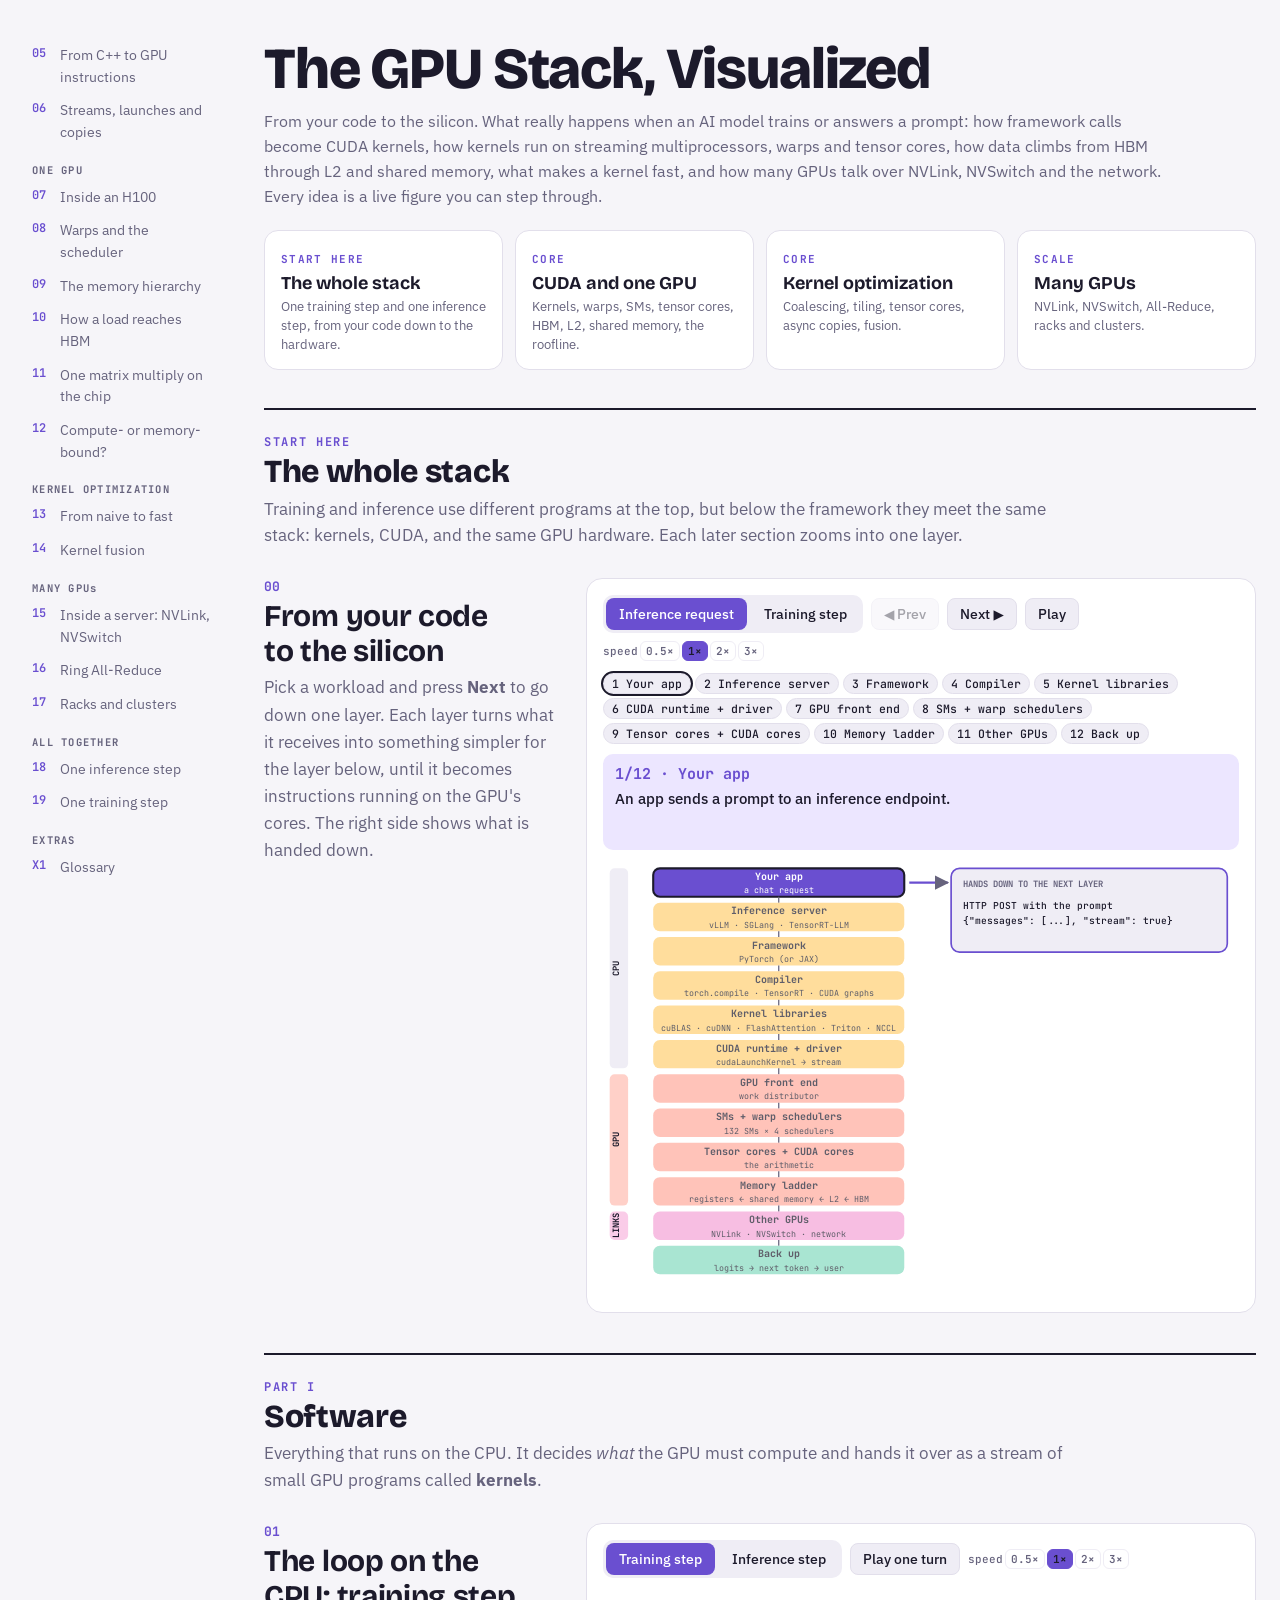
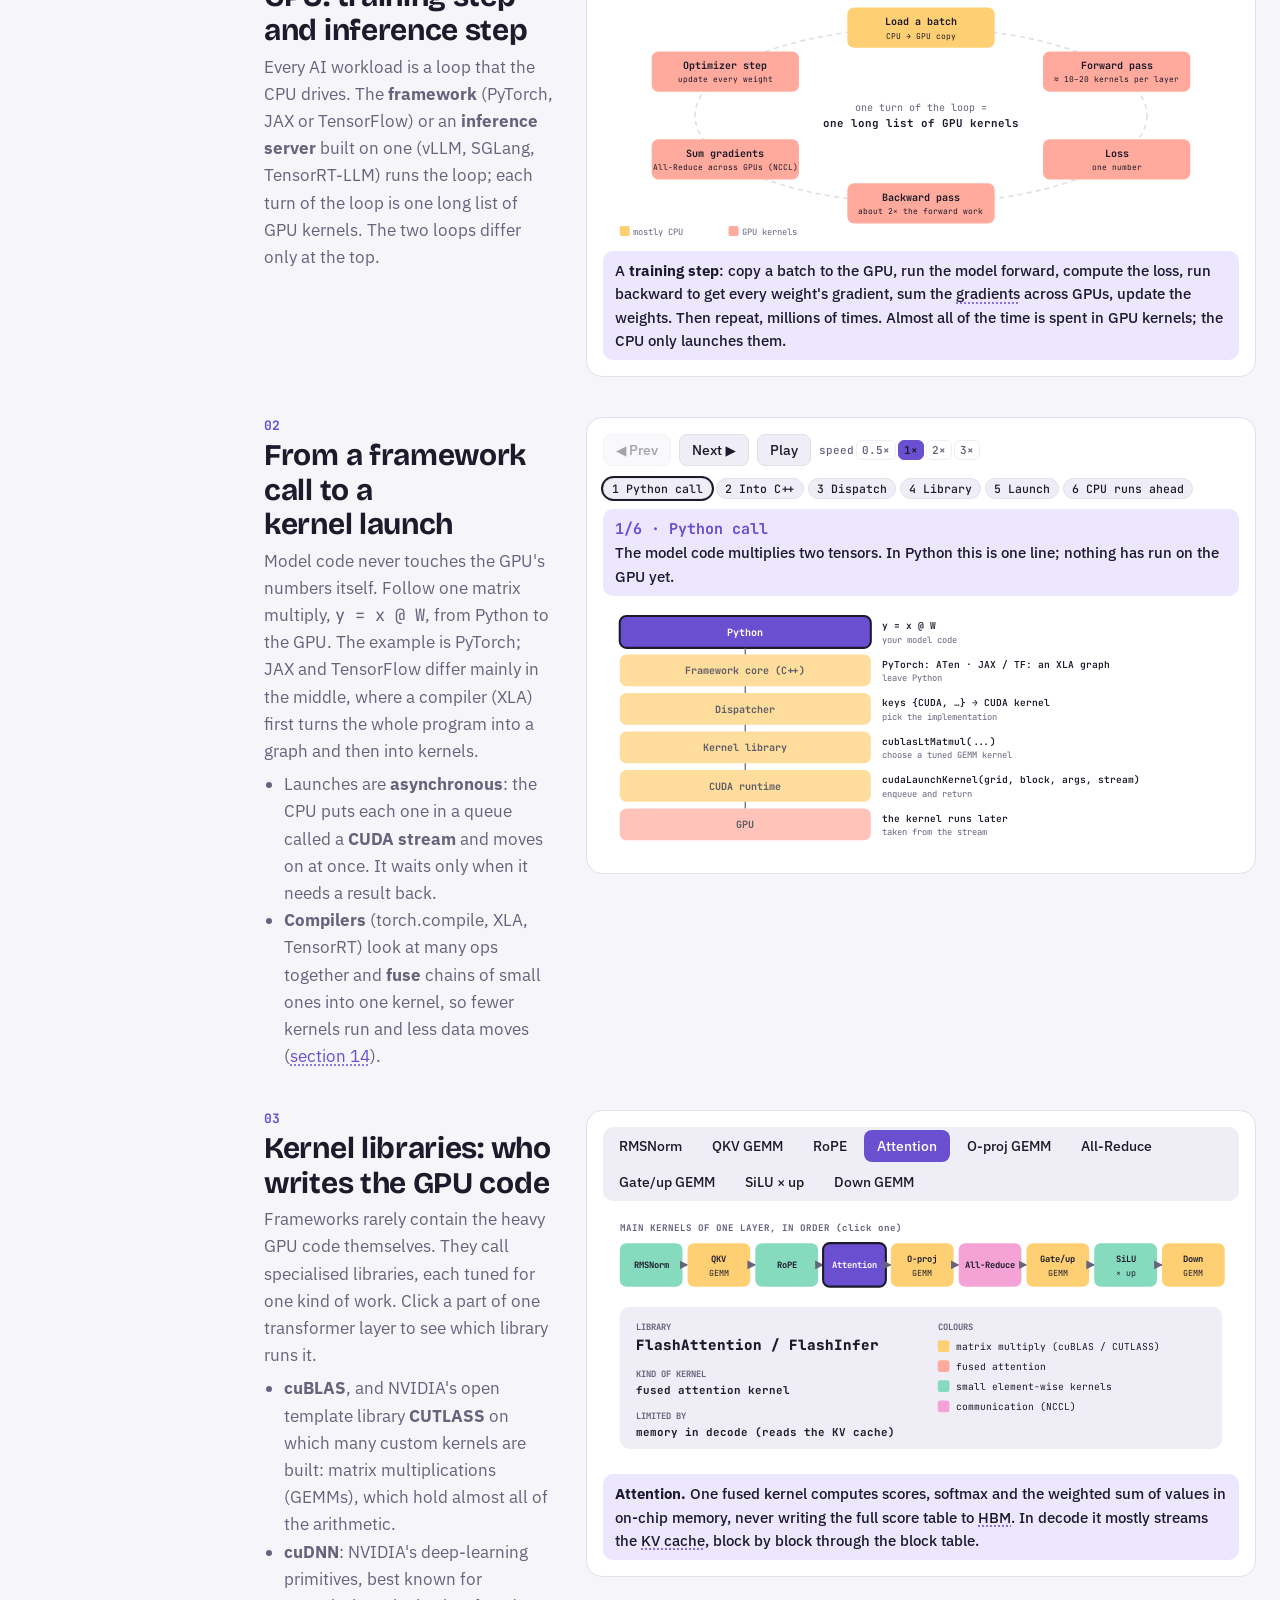
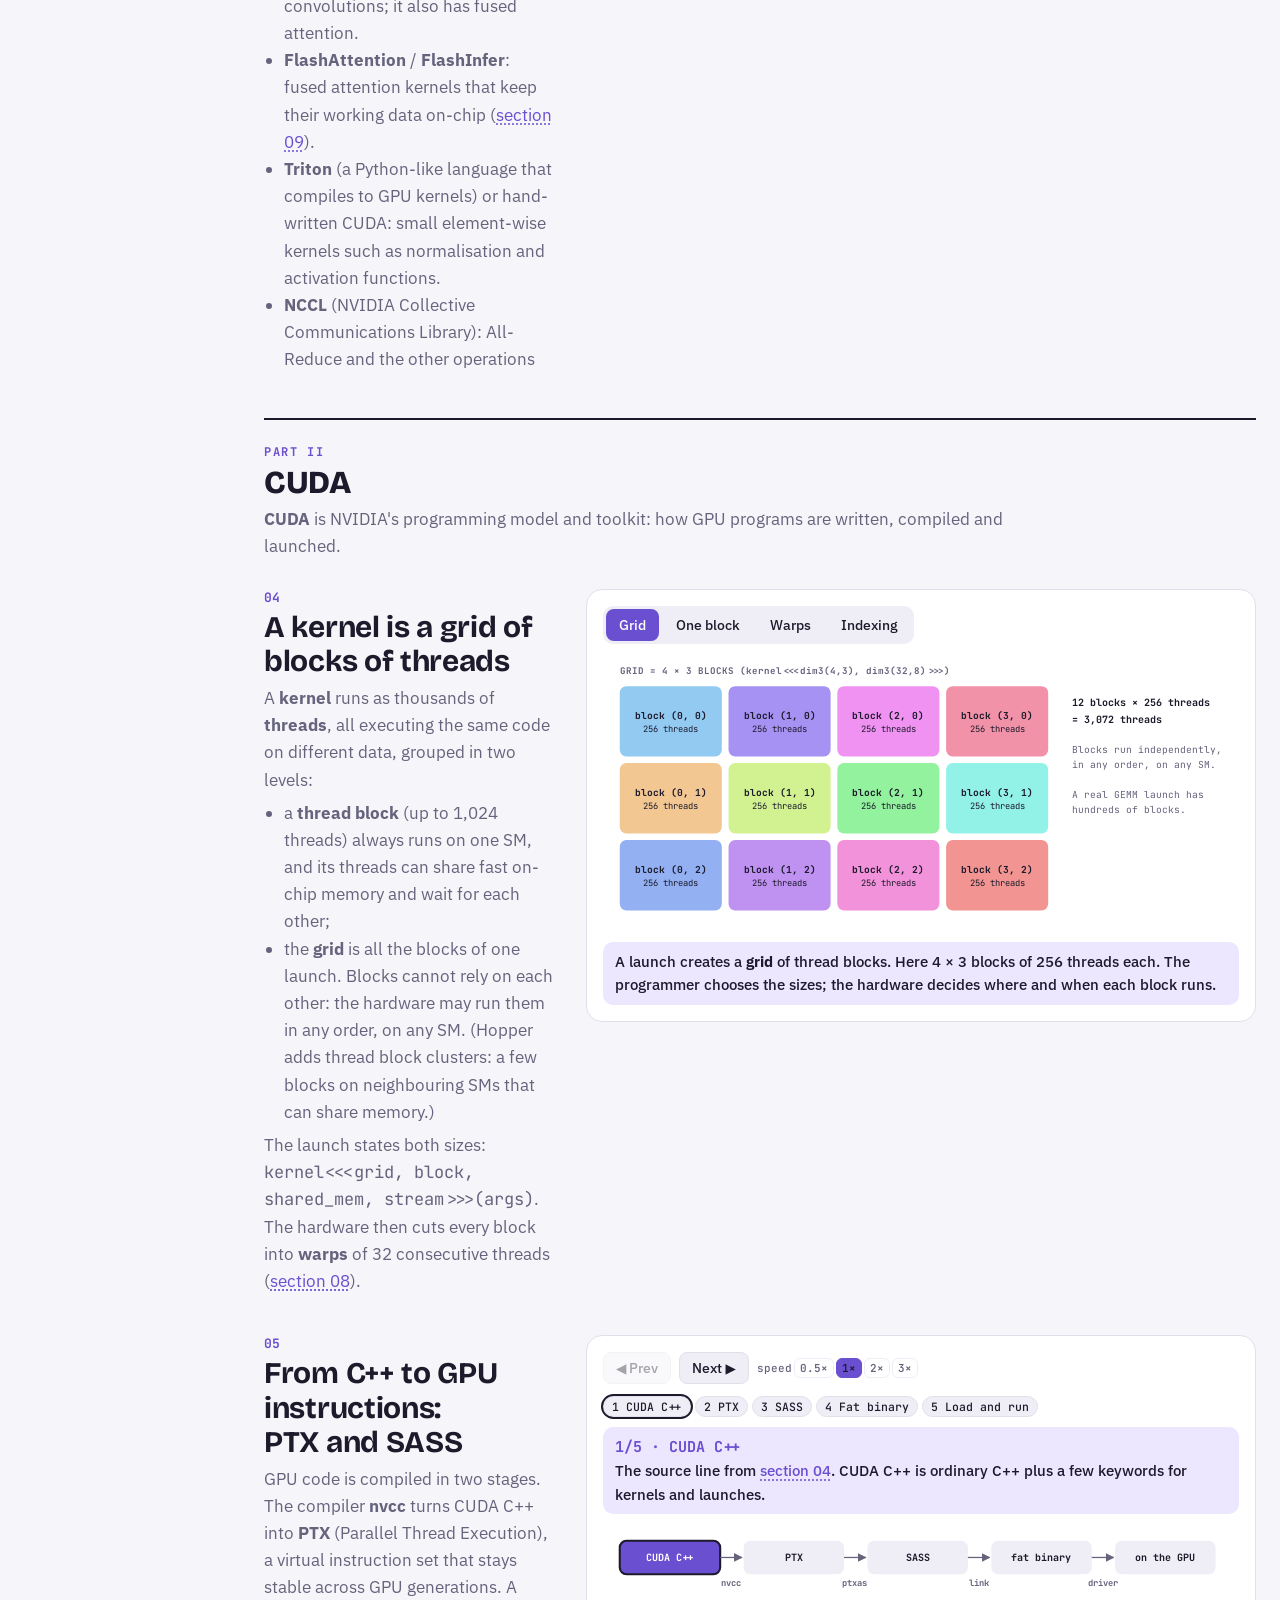
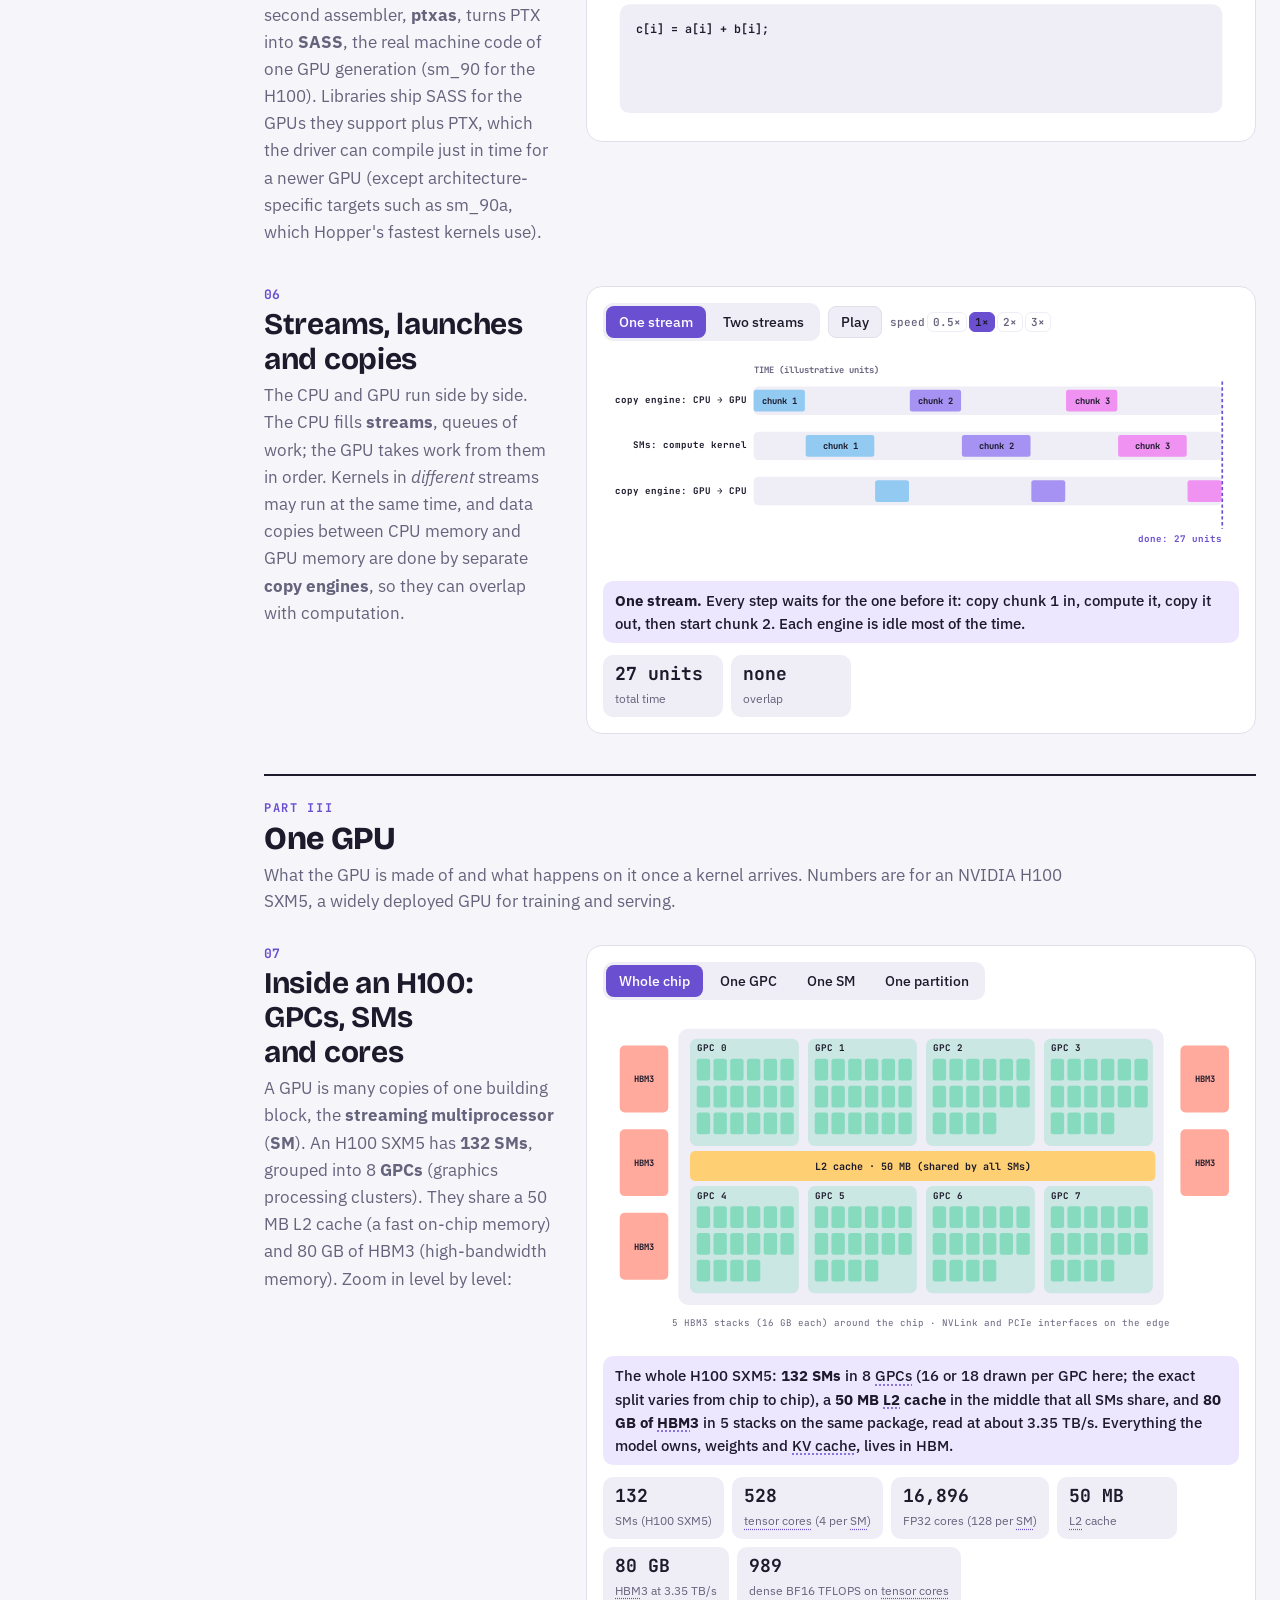
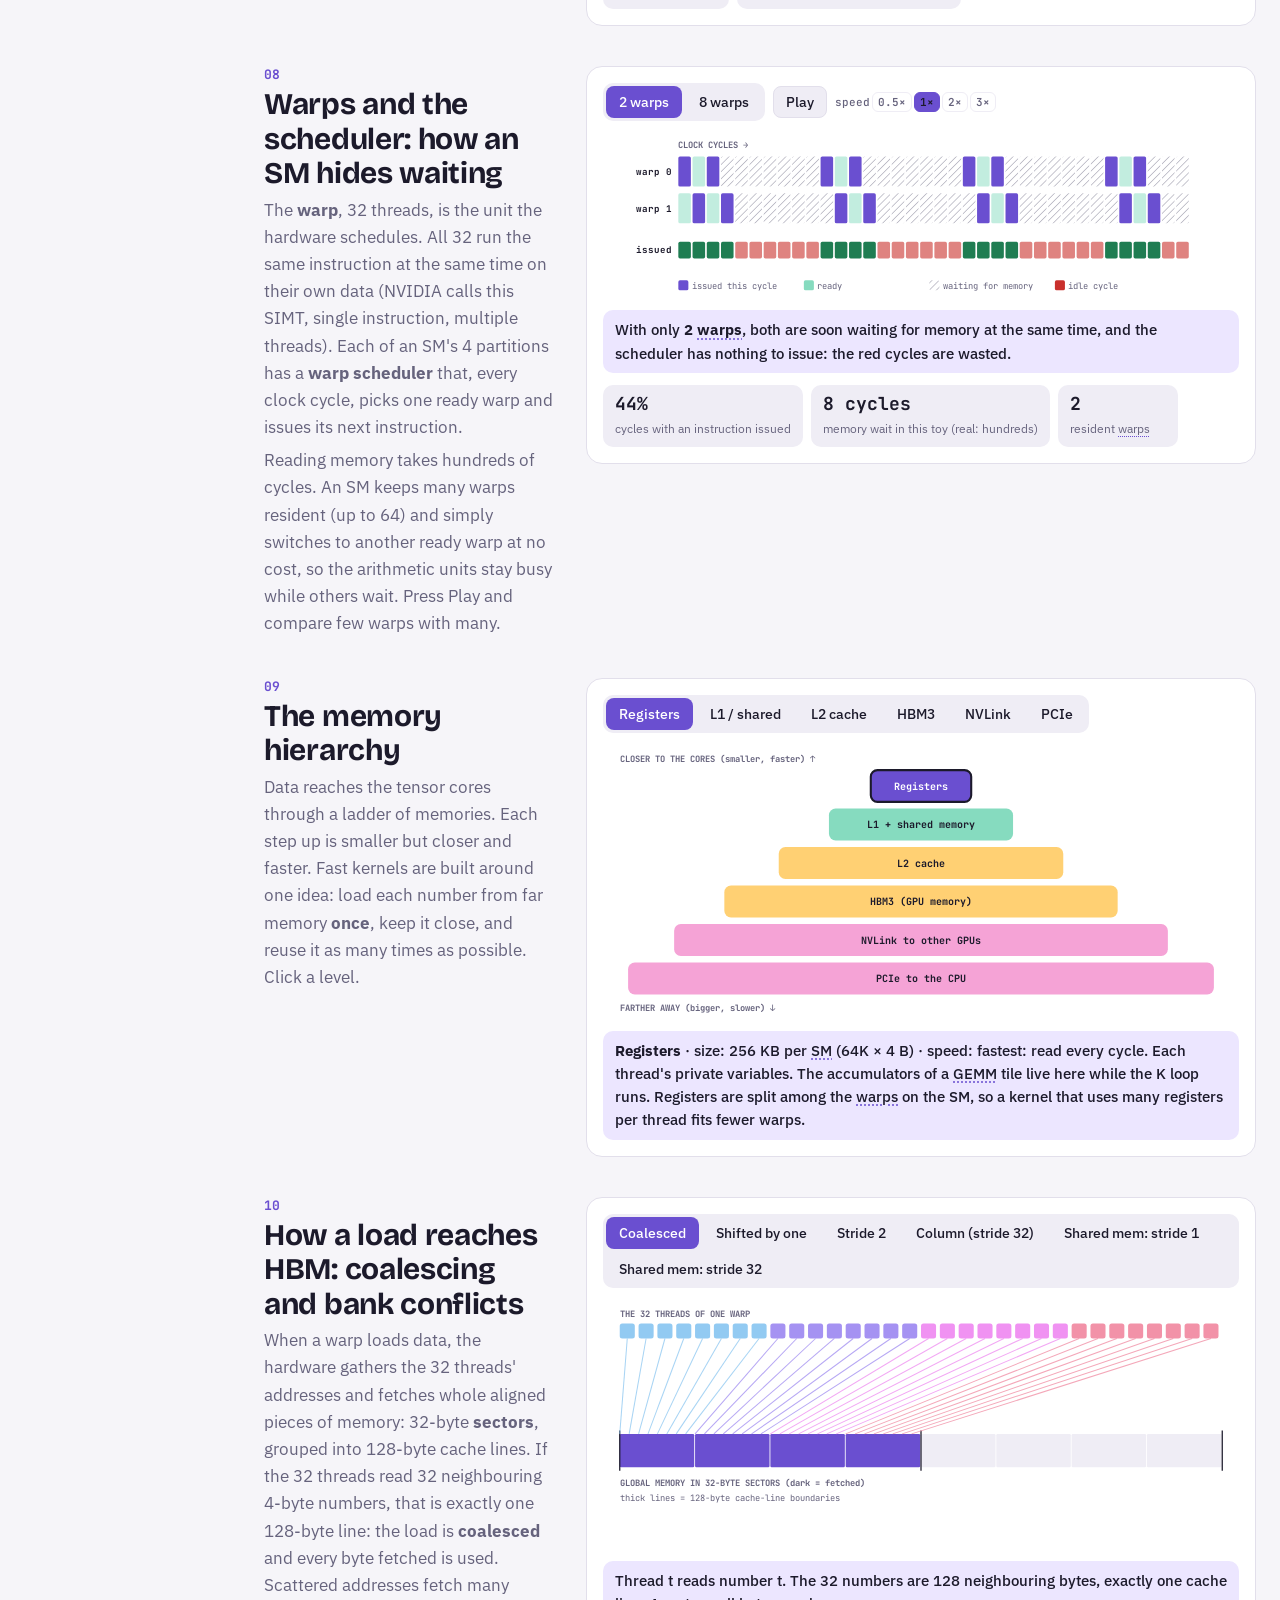
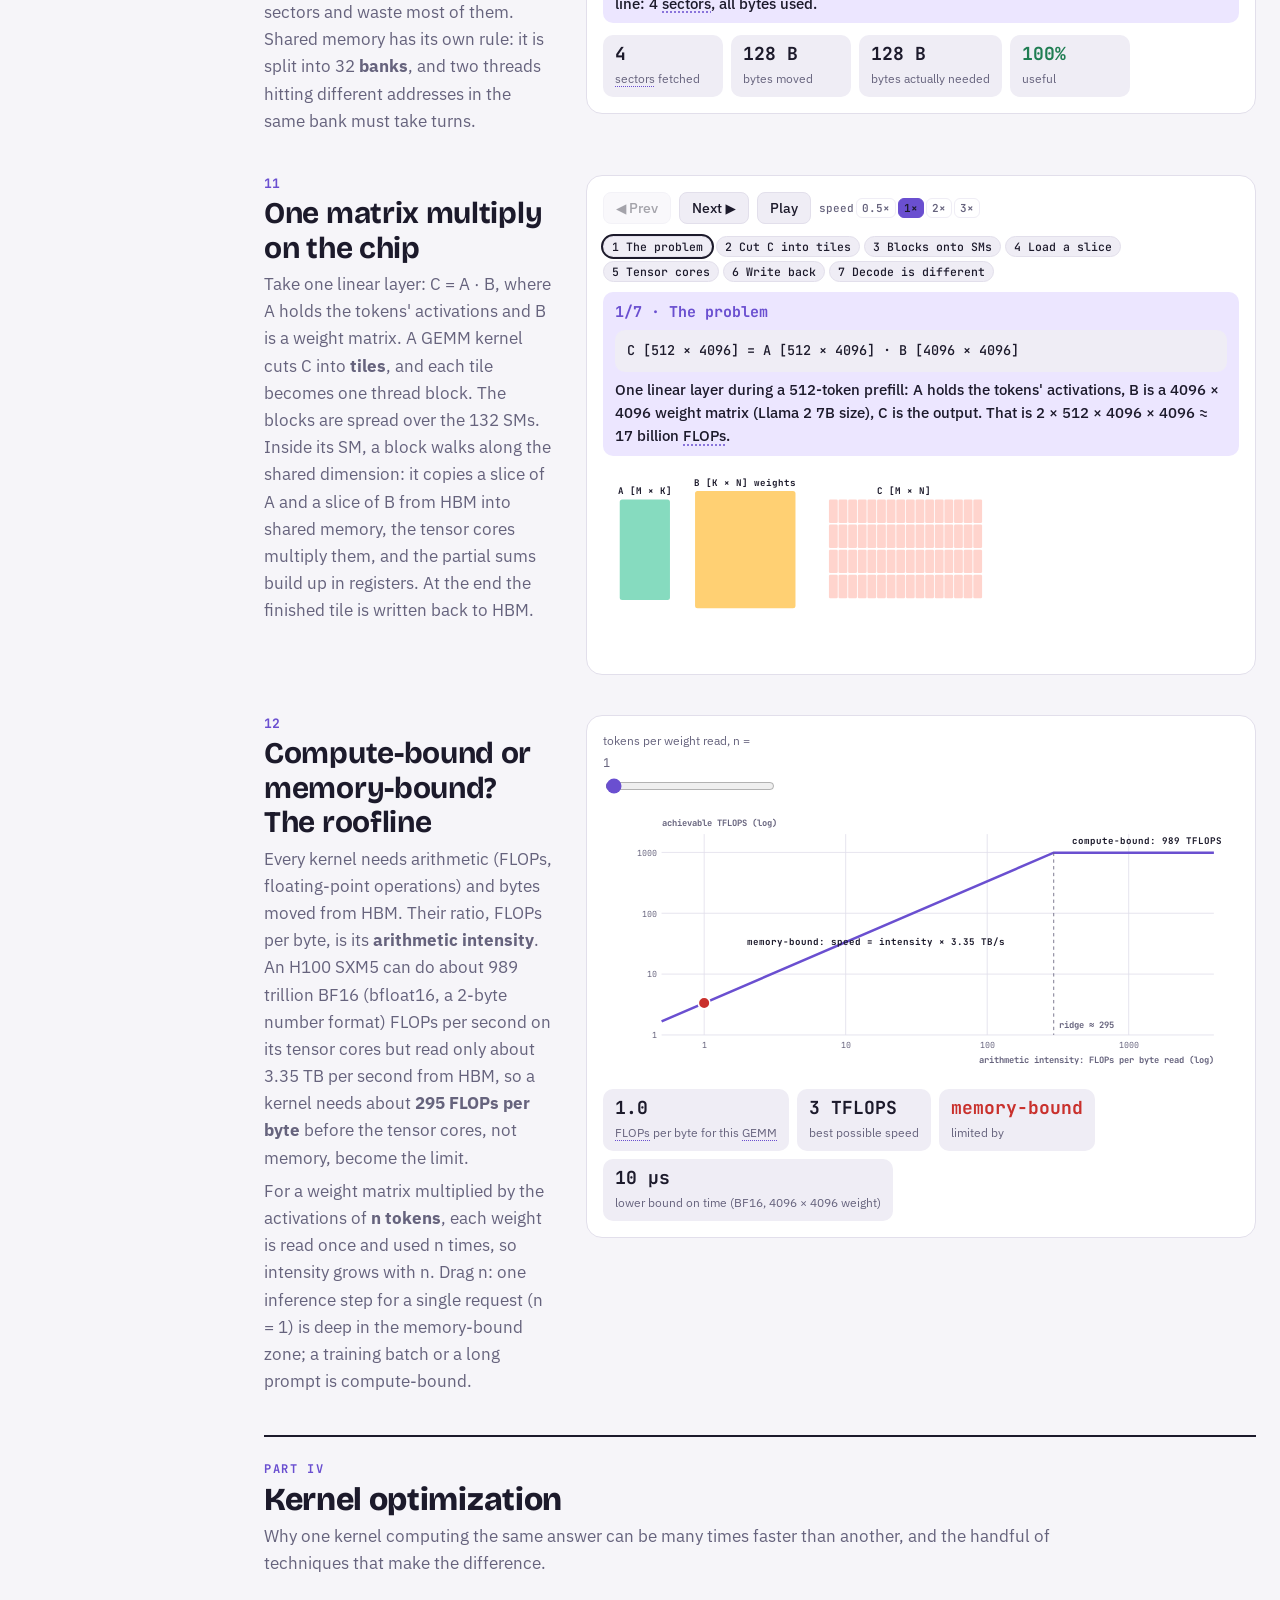
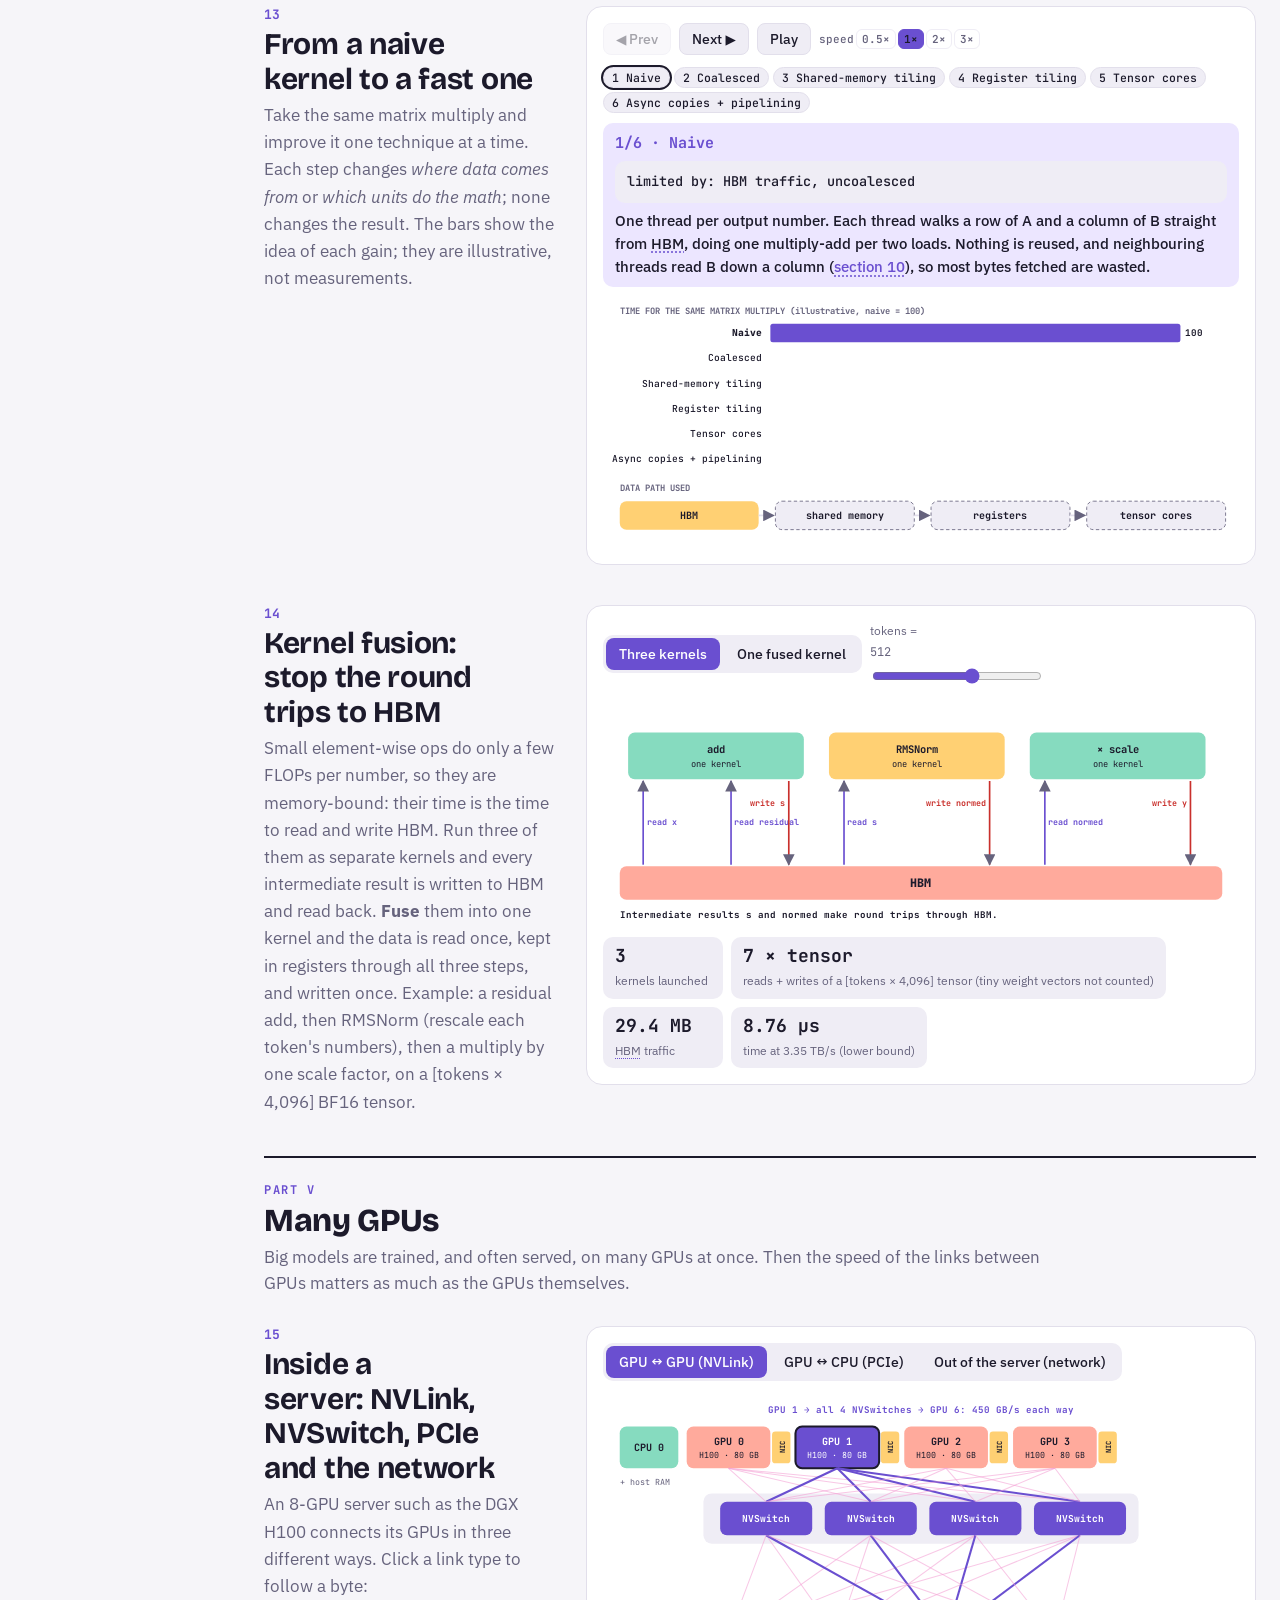
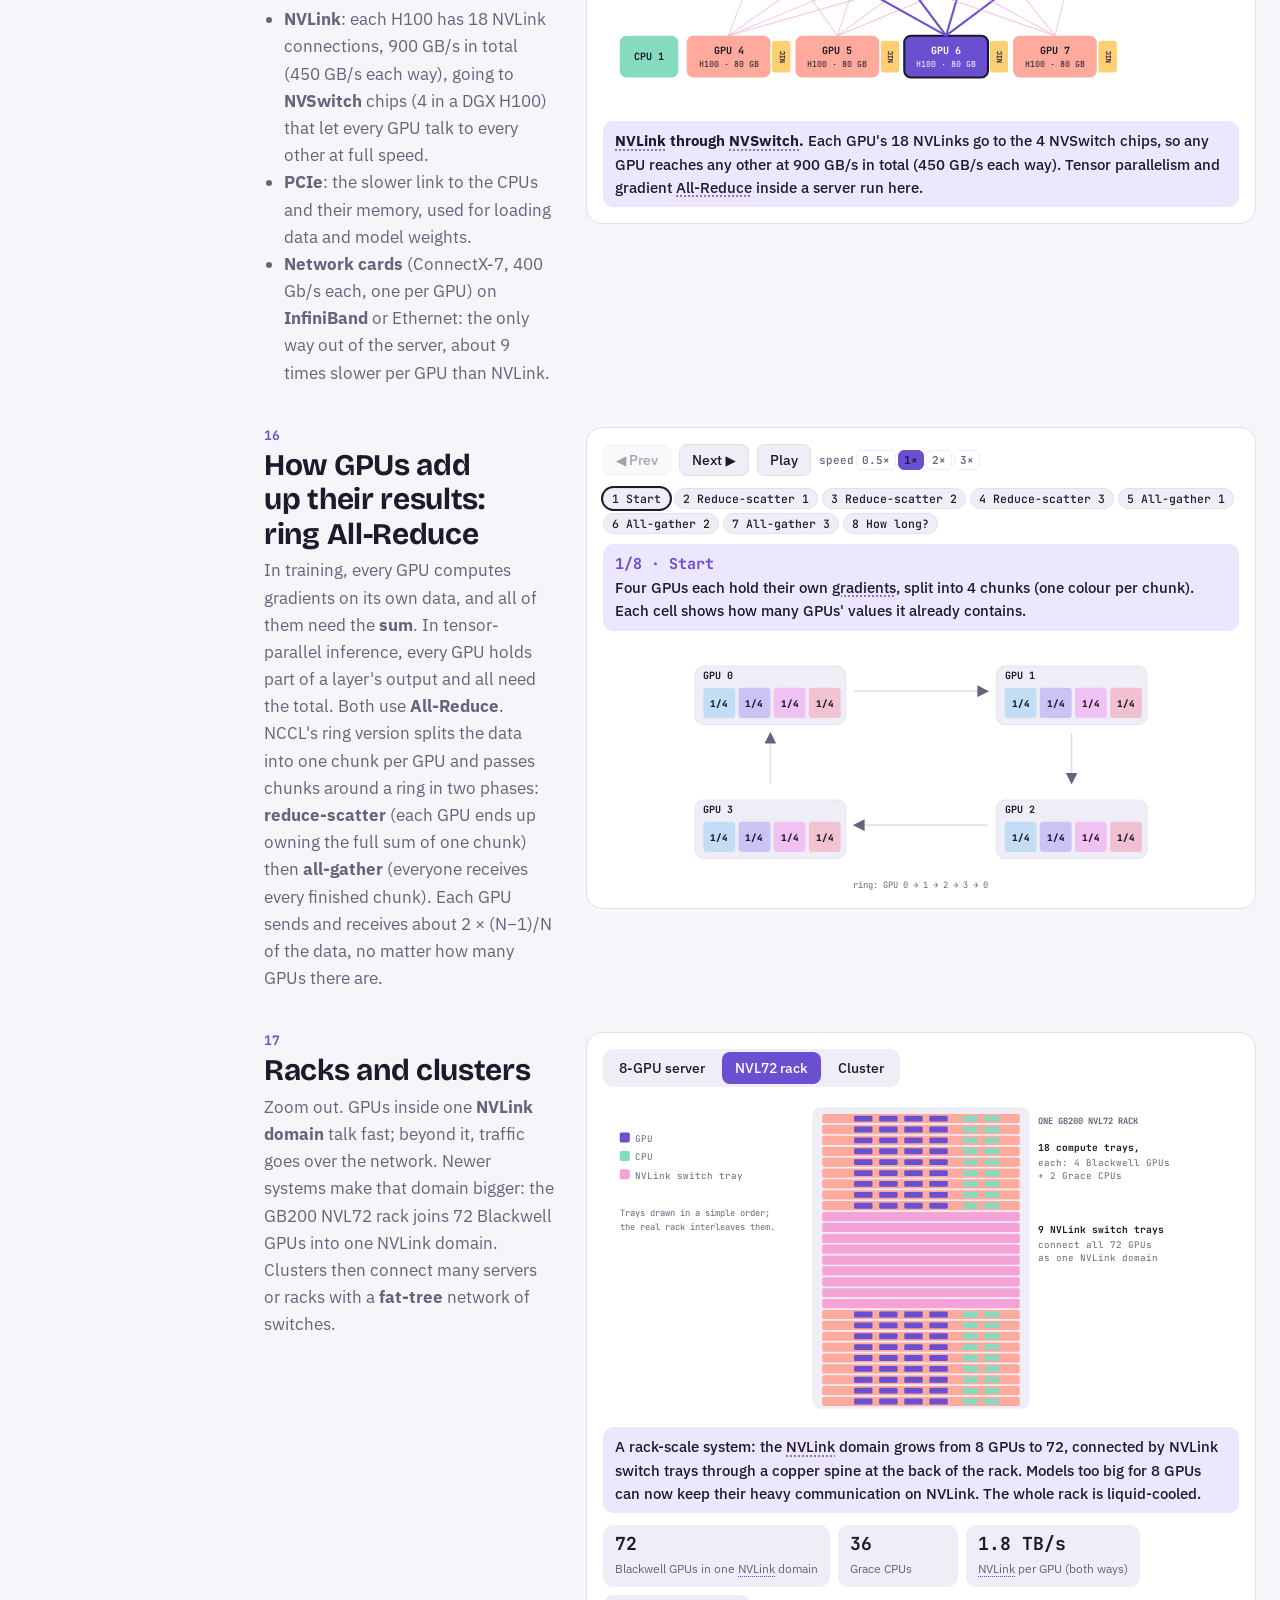
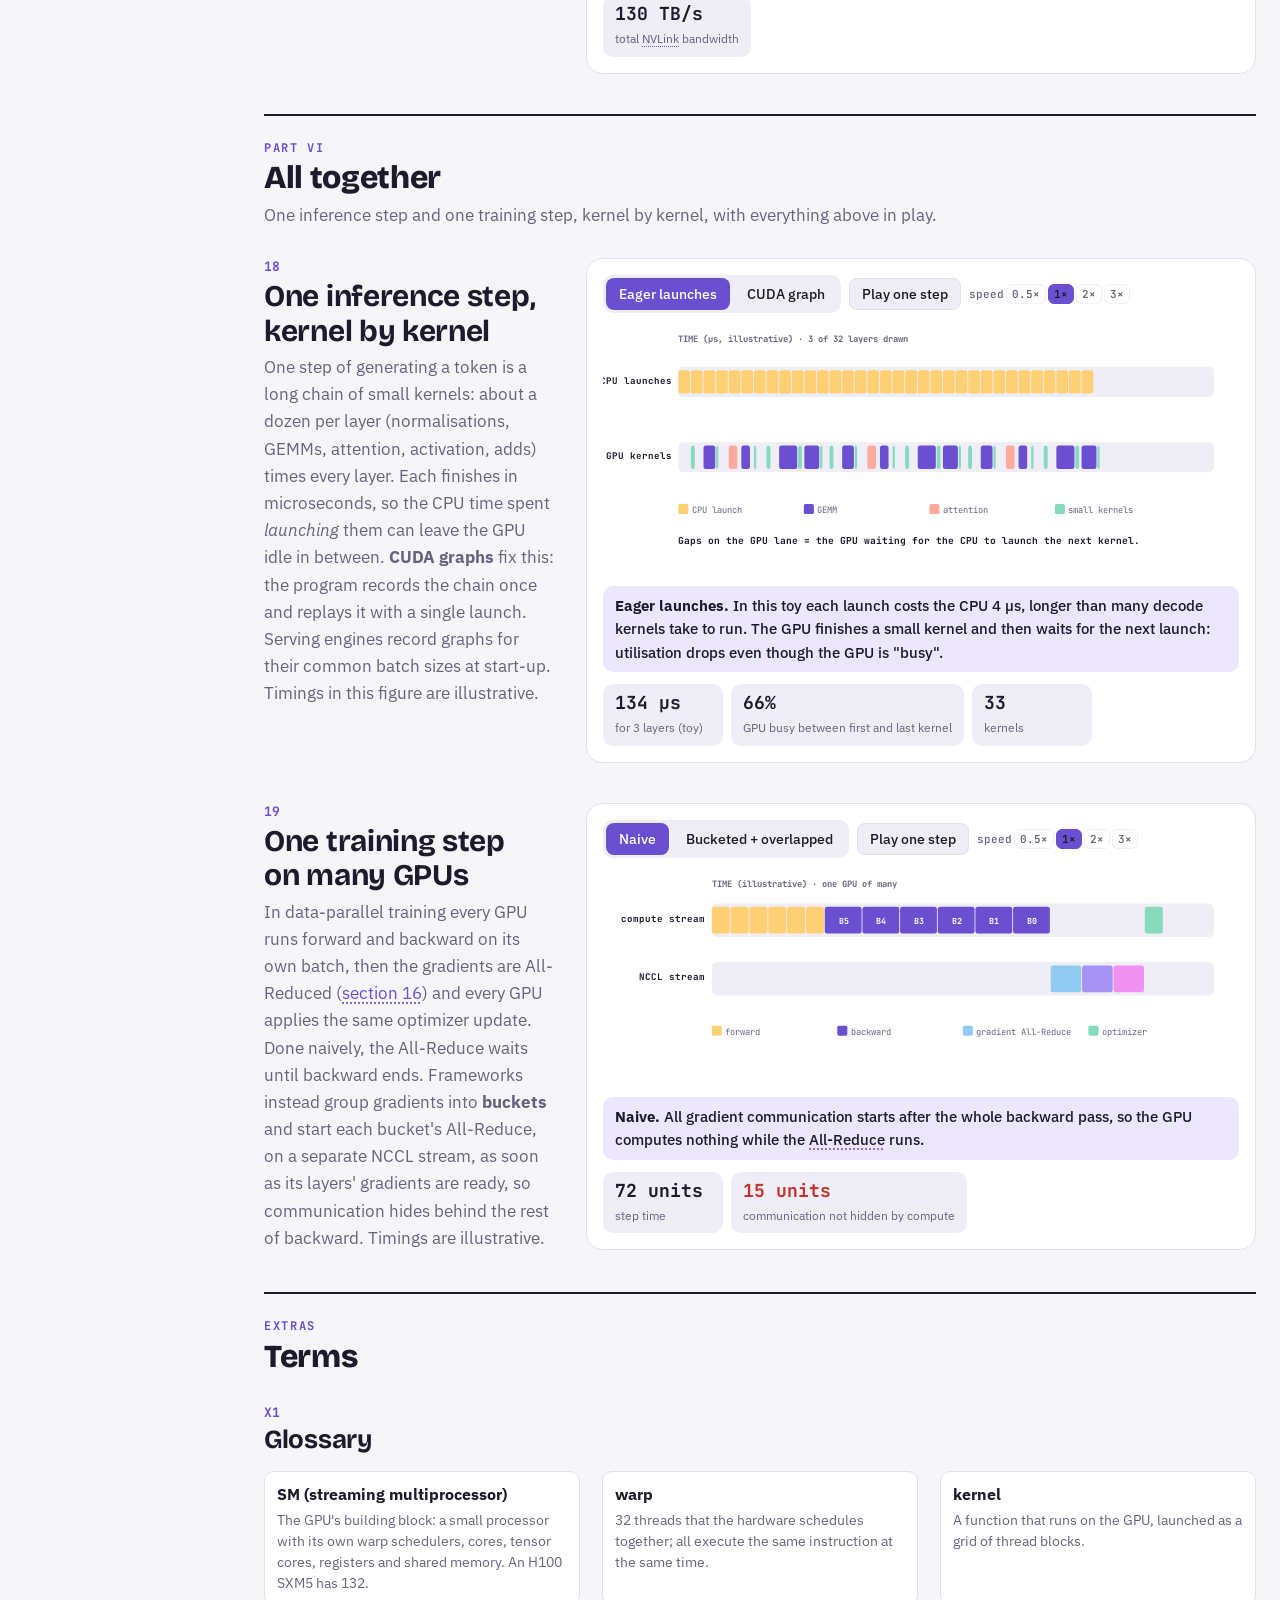
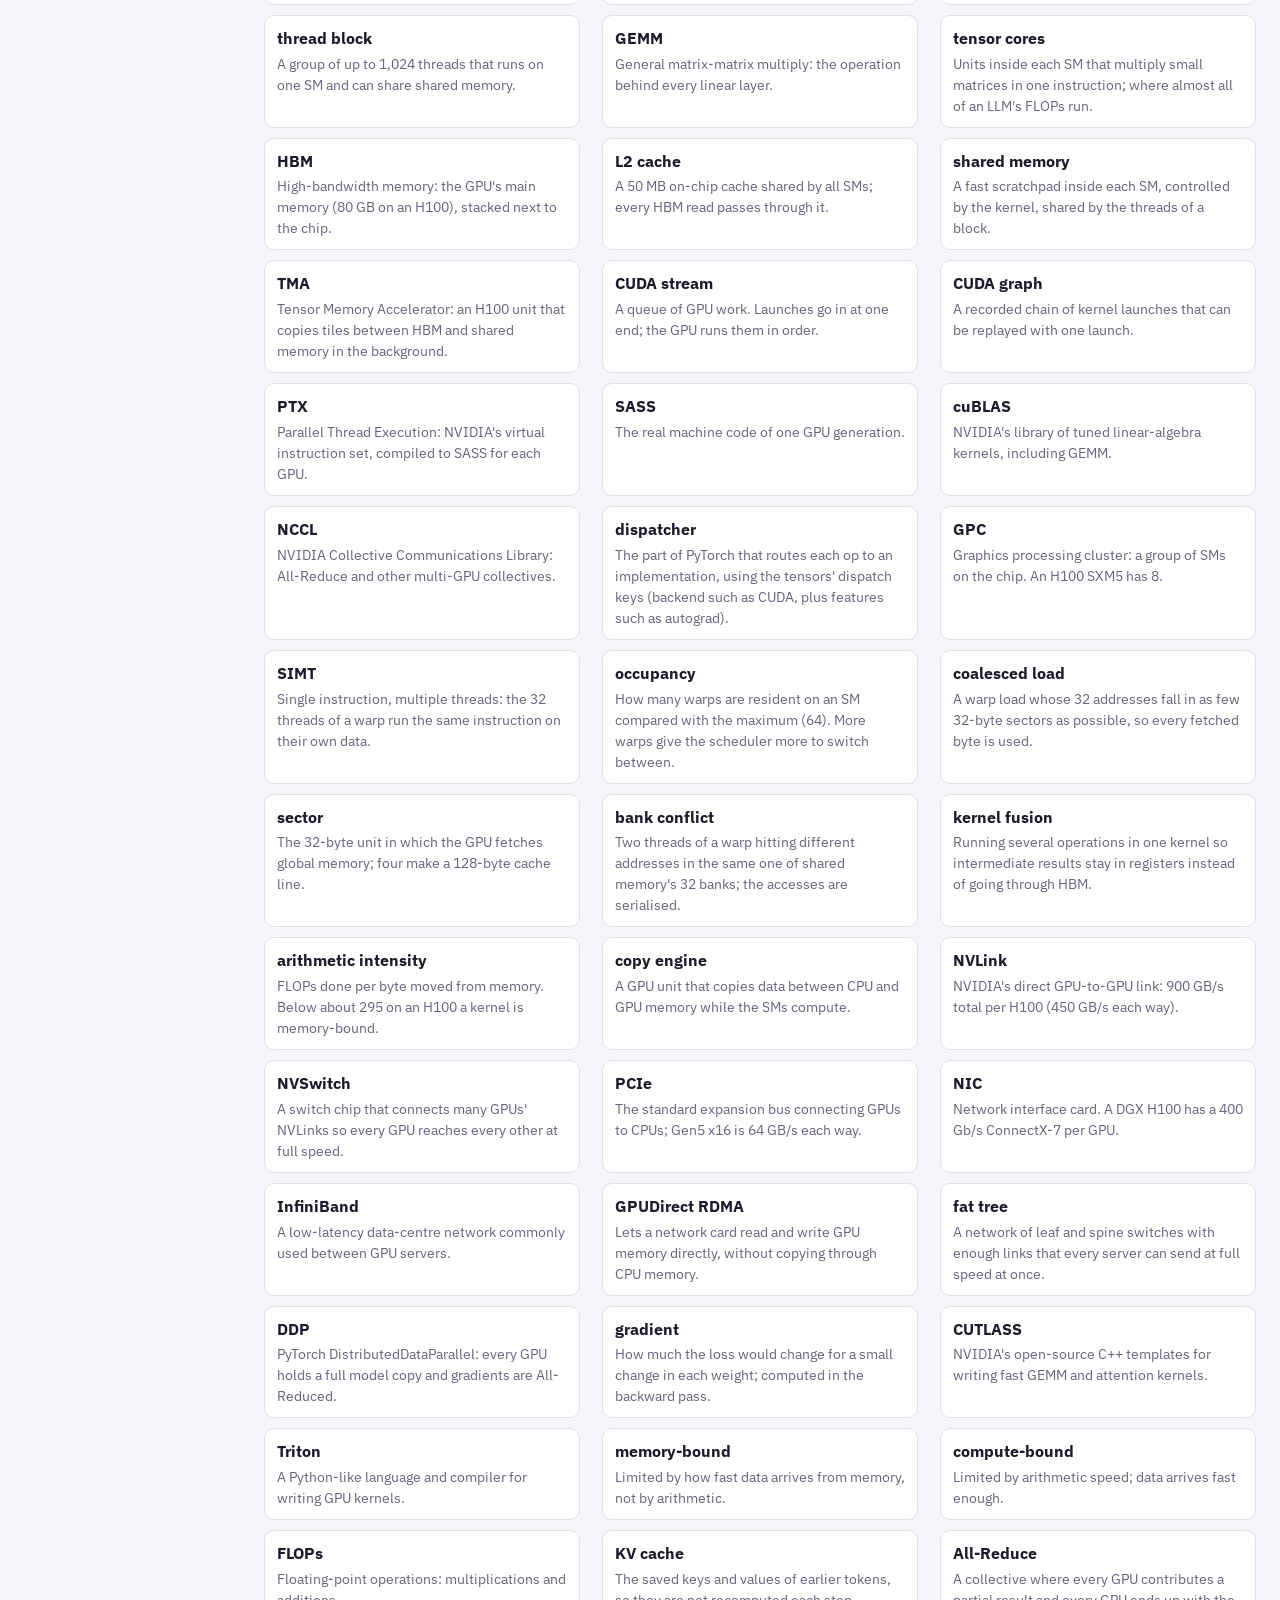
==== commit 91ca2de9: "gpu-stack: redesign as 'The GPU Stack, Visualized' (training + inference, HBM/L2, optimization, NVLi" ====
--- a/gpu-stack-visualized/index.html
+++ b/gpu-stack-visualized/index.html
@@ -3,8 +3,8 @@
 <head>
 <meta charset="utf-8">
 <meta name="viewport" content="width=device-width, initial-scale=1">
-<title>From API Call to GPU Silicon</title>
-<meta name="description" content="One LLM request followed from the HTTP API through Ray Serve, vLLM, PyTorch, cuBLAS and CUDA down to SMs, warps and tensor cores on an H100.">
+<title>The GPU Stack, Visualized</title>
+<meta name="description" content="From your code to the silicon: how training and inference steps become CUDA kernels, warps, tensor cores, HBM and L2 traffic, NVLink and racks, with interactive figures.">
 <link rel="preconnect" href="https://fonts.googleapis.com">
 <link rel="preconnect" href="https://fonts.gstatic.com" crossorigin>
 <link href="https://fonts.googleapis.com/css2?family=Bricolage+Grotesque:opsz,wght@12..96,600;12..96,800&family=IBM+Plex+Sans:wght@400;500;600&family=JetBrains+Mono:wght@400;600;700&display=swap" rel="stylesheet">
@@ -179,22 +179,33 @@
 <div class="wrap">
 <nav class="rail" aria-label="Sections">
   <ol>
-    <li class="grp">THE JOURNEY</li>
-    <li><a href="#journey"><b>00</b>One request, every layer</a></li>
+    <li class="grp">START HERE</li>
+    <li><a href="#journey"><b>00</b>From your code to the silicon</a></li>
     <li class="grp">SOFTWARE</li>
-    <li><a href="#serving"><b>01</b>API and serving</a></li>
-    <li><a href="#engine"><b>02</b>The inference engine</a></li>
-    <li><a href="#pytorch"><b>03</b>PyTorch: ops to kernels</a></li>
-    <li><a href="#libs"><b>04</b>Kernel libraries</a></li>
-    <li><a href="#cuda"><b>05</b>CUDA: grids, blocks, threads</a></li>
-    <li><a href="#compile"><b>06</b>From C++ to GPU instructions</a></li>
-    <li class="grp">HARDWARE</li>
+    <li><a href="#loop"><b>01</b>The loop on the CPU</a></li>
+    <li><a href="#frameworks"><b>02</b>From a framework call to a kernel</a></li>
+    <li><a href="#libs"><b>03</b>Kernel libraries</a></li>
+    <li class="grp">CUDA</li>
+    <li><a href="#cuda"><b>04</b>Grids, blocks, threads</a></li>
+    <li><a href="#compile"><b>05</b>From C++ to GPU instructions</a></li>
+    <li><a href="#streams"><b>06</b>Streams, launches and copies</a></li>
+    <li class="grp">ONE GPU</li>
     <li><a href="#gpu"><b>07</b>Inside an H100</a></li>
     <li><a href="#warps"><b>08</b>Warps and the scheduler</a></li>
     <li><a href="#memory"><b>09</b>The memory hierarchy</a></li>
-    <li><a href="#gemm"><b>10</b>One matrix multiply on the chip</a></li>
-    <li><a href="#roofline"><b>11</b>Compute-bound or memory-bound?</a></li>
-    <li><a href="#timeline"><b>12</b>One decode step, kernel by kernel</a></li>
+    <li><a href="#hbm"><b>10</b>How a load reaches HBM</a></li>
+    <li><a href="#gemm"><b>11</b>One matrix multiply on the chip</a></li>
+    <li><a href="#roofline"><b>12</b>Compute- or memory-bound?</a></li>
+    <li class="grp">KERNEL OPTIMIZATION</li>
+    <li><a href="#optimize"><b>13</b>From naive to fast</a></li>
+    <li><a href="#fusion"><b>14</b>Kernel fusion</a></li>
+    <li class="grp">MANY GPUs</li>
+    <li><a href="#server"><b>15</b>Inside a server: NVLink, NVSwitch</a></li>
+    <li><a href="#allreduce"><b>16</b>Ring All-Reduce</a></li>
+    <li><a href="#rack"><b>17</b>Racks and clusters</a></li>
+    <li class="grp">ALL TOGETHER</li>
+    <li><a href="#timeline"><b>18</b>One inference step</a></li>
+    <li><a href="#trainstep"><b>19</b>One training step</a></li>
     <li class="grp">EXTRAS</li>
     <li><a href="#x-glossary"><b>X1</b>Glossary</a></li>
   </ol>
@@ -203,89 +214,66 @@
 <main>
 <header class="top">
   <div class="top-in">
-    <h1>From API Call to GPU Silicon</h1>
-    <p class="dek">What actually happens when you send a prompt to a large language model (LLM): one request followed down every layer, from the HTTP call to the serving system, the inference engine, PyTorch, the kernel libraries and CUDA, down to the streaming multiprocessors and tensor cores of the GPU. Every idea is a live figure you can step through.</p>
+    <h1>The GPU Stack, Visualized</h1>
+    <p class="dek">From your code to the silicon. What really happens when an AI model trains or answers a prompt: how framework calls become CUDA kernels, how kernels run on streaming multiprocessors, warps and tensor cores, how data climbs from HBM through L2 and shared memory, what makes a kernel fast, and how many GPUs talk over NVLink, NVSwitch and the network. Every idea is a live figure you can step through.</p>
     <nav class="parts" aria-label="Parts">
-      <a href="#journey"><span>START HERE</span><b>The journey</b><small>One request through all twelve layers in a single picture.</small></a>
-      <a href="#serving"><span>PART I</span><b>Software</b><small>Serving, the engine, PyTorch, kernel libraries, CUDA and the compiler.</small></a>
-      <a href="#gpu"><span>PART II</span><b>Hardware</b><small>SMs, warps, tensor cores, the memory hierarchy, and one matrix multiply on the chip.</small></a>
-      <a href="https://ylnhari.github.io/ml-scratchpad/llm-inference-visualized/"><span>COMPANION</span><b>LLM Inference, Visualized</b><small>The model side: attention, KV cache, batching, parallelism and serving tricks.</small></a>
+      <a href="#journey"><span>START HERE</span><b>The whole stack</b><small>One training step and one inference step, from your code down to the hardware.</small></a>
+      <a href="#cuda"><span>CORE</span><b>CUDA and one GPU</b><small>Kernels, warps, SMs, tensor cores, HBM, L2, shared memory, the roofline.</small></a>
+      <a href="#optimize"><span>CORE</span><b>Kernel optimization</b><small>Coalescing, tiling, tensor cores, async copies, fusion.</small></a>
+      <a href="#server"><span>SCALE</span><b>Many GPUs</b><small>NVLink, NVSwitch, All-Reduce, racks and clusters.</small></a>
     </nav>
   </div>
 </header>
 
-<div class="part"><span>START HERE</span><h3>The journey</h3><p class="cap">Before any detail, the whole path in one figure. Each later section zooms into one of these layers.</p></div>
+<div class="part"><span>START HERE</span><h3>The whole stack</h3><p class="cap">Training and inference use different programs at the top, but below the framework they meet the same stack: kernels, CUDA, and the same GPU hardware. Each later section zooms into one layer.</p></div>
 
 <section id="journey">
-  <div class="sh"><span class="n">00</span><h2>One request, every layer</h2></div>
-  <p class="cap">A user types "Explain GPUs" into a chat app. Between that and the first word of the answer, the request passes through about a dozen layers of software and hardware. Each layer turns what it receives into something simpler for the layer below, until it becomes instructions running on the GPU's cores. Then the result climbs back up.</p>
-  <p class="cap">Press <b>Next</b> to go down one layer. The right side shows what is handed to the next layer down.</p>
-  <div class="fig">
-    <div class="controls"><button class="btn solid" id="jr-prev" type="button">◀ Prev</button><button class="btn solid" id="jr-next" type="button">Next ▶</button><button class="btn solid" id="jr-play" type="button">Play</button><span class="spd" aria-label="Animation speed">speed</span></div>
+  <div class="sh"><span class="n">00</span><h2>From your code to the silicon</h2></div>
+  <p class="cap">Pick a workload and press <b>Next</b> to go down one layer. Each layer turns what it receives into something simpler for the layer below, until it becomes instructions running on the GPU's cores. The right side shows what is handed down.</p>
+  <div class="fig">
+    <div class="controls"><div class="seg" id="jr-seg"></div><button class="btn solid" id="jr-prev" type="button">◀ Prev</button><button class="btn solid" id="jr-next" type="button">Next ▶</button><button class="btn solid" id="jr-play" type="button">Play</button><span class="spd" aria-label="Animation speed">speed</span></div>
     <div class="chips" id="jr-chips"></div>
     <div class="note" id="jr-note" style="margin:10px 0;min-height:96px"></div>
-    <div class="svgbox"><svg id="jr-svg" viewBox="0 0 760 560" role="img" aria-label="The layers a request passes through, from API to GPU"></svg></div>
-  </div>
-</section>
-
-<div class="part"><span>PART I</span><h3>Software</h3><p class="cap">Everything that runs on CPUs: it decides <i>what</i> the GPU must compute and hands it over as a stream of small programs called kernels.</p></div>
-
-<section id="serving">
-  <div class="sh"><span class="n">01</span><h2>API and serving: getting the request to a GPU</h2></div>
-  <p class="cap">Your app sends an HTTP POST, usually in the OpenAI chat format, to an endpoint. Behind it, a serving system such as <b>Ray Serve</b> (Ray's open-source serving library; Anyscale, the company behind Ray, offers it as a managed service) runs several <b>replicas</b>: identical copies of the model server, each owning one or more GPUs. A <b>router</b> picks a replica for every request, and an <b>autoscaler</b> adds or removes replicas as traffic changes.</p>
+    <div class="svgbox"><svg id="jr-svg" viewBox="0 0 760 520" role="img" aria-label="The layers a training or inference step passes through"></svg></div>
+  </div>
+</section>
+
+<div class="part"><span>PART I</span><h3>Software</h3><p class="cap">Everything that runs on the CPU. It decides <i>what</i> the GPU must compute and hands it over as a stream of small GPU programs called <b>kernels</b>.</p></div>
+
+<section id="loop">
+  <div class="sh"><span class="n">01</span><h2>The loop on the CPU: training step and inference step</h2></div>
+  <p class="cap">Every AI workload is a loop that the CPU drives. The <b>framework</b> (PyTorch, JAX or TensorFlow) or an <b>inference server</b> built on one (vLLM, SGLang, TensorRT-LLM) runs the loop; each turn of the loop is one long list of GPU kernels. The two loops differ only at the top.</p>
+  <div class="fig">
+    <div class="controls"><div class="seg" id="lp-seg"></div><button class="btn solid" id="lp-play" type="button">Play one turn</button><span class="spd" aria-label="Animation speed">speed</span></div>
+    <div class="svgbox"><svg id="lp-svg" viewBox="0 0 760 300" role="img" aria-label="Training loop and inference loop"></svg></div>
+    <div class="note" id="lp-note" style="margin-top:10px"></div>
+  </div>
+</section>
+
+<section id="frameworks">
+  <div class="sh"><span class="n">02</span><h2>From a framework call to a kernel launch</h2></div>
+  <p class="cap">Model code never touches the GPU's numbers itself. Follow one matrix multiply, <span class="mono">y = x @ W</span>, from Python to the GPU. The example is PyTorch; JAX and TensorFlow differ mainly in the middle, where a compiler (XLA) first turns the whole program into a graph and then into kernels.</p>
   <ul class="cap">
-    <li>Ray Serve's default router picks the less busy of two randomly chosen replicas ("power of two choices"). Ray Serve LLM also ships a prefix-aware router that prefers the replica already holding this prompt's prefix in its <b>KV cache</b> (the saved keys and values of earlier tokens), so that work is not repeated. The figure simplifies the default to round-robin.</li>
-    <li>The answer streams back token by token over the same connection (server-sent events), so the user sees words as soon as they exist.</li>
-  </ul>
-  <div class="fig">
-    <div class="controls"><div class="seg" id="sv-seg"></div><button class="btn solid" id="sv-play" type="button">Send requests</button><span class="spd" aria-label="Animation speed">speed</span></div>
-    <div class="svgbox"><svg id="sv-svg" viewBox="0 0 760 330" role="img" aria-label="Requests routed to replicas"></svg></div>
-    <div class="note" id="sv-note" style="margin-top:10px"></div>
-  </div>
-</section>
-
-<section id="engine">
-  <div class="sh"><span class="n">02</span><h2>The inference engine: vLLM, one step at a time</h2></div>
-  <p class="cap">Inside each replica runs an <b>inference engine</b> such as vLLM. It works in a loop of <b>steps</b>: every step, it picks which requests to advance, runs the model once for all of them together, and emits one new token for each. vLLM splits this across processes so the slow CPU work never blocks the GPU:</p>
-  <ul class="cap">
-    <li>the <b>API server</b> process turns text into token IDs (tokenizing) and token IDs back into text (detokenizing), and streams results out;</li>
-    <li>the <b>EngineCore</b> process runs the <b>scheduler</b> and the <b>KV cache manager</b>; the two processes talk over ZeroMQ, a fast messaging library;</li>
-    <li>one <b>GPU worker</b> per GPU runs the <b>model runner</b>, which builds the input tensors and calls the model. With a single GPU it lives inside the EngineCore process; when the model is split across GPUs, each GPU gets its own worker process.</li>
-  </ul>
-  <p class="cap">A request's first step processes its whole prompt at once (<b>prefill</b>); every later step adds one token (<b>decode</b>). The companion page covers both in depth.</p>
-  <div class="fig">
-    <div class="controls"><button class="btn solid" id="en-prev" type="button">◀ Prev</button><button class="btn solid" id="en-next" type="button">Next ▶</button><button class="btn solid" id="en-play" type="button">Play</button><span class="spd" aria-label="Animation speed">speed</span></div>
-    <div class="chips" id="en-chips"></div>
-    <div class="note" id="en-note" style="margin:10px 0;min-height:76px"></div>
-    <div class="svgbox"><svg id="en-svg" viewBox="0 0 760 360" role="img" aria-label="vLLM processes and one engine step"></svg></div>
-  </div>
-</section>
-
-<section id="pytorch">
-  <div class="sh"><span class="n">03</span><h2>PyTorch: from model.forward() to kernel launches</h2></div>
-  <p class="cap">The model runner calls <span class="mono">model(input_ids, positions, …)</span>. That Python code never touches the GPU's numbers itself. Each tensor operation goes to PyTorch's C++ core, where a <b>dispatcher</b> looks at the tensors' dispatch keys (which backend, such as CUDA, and which features are active, such as autograd) and picks the matching implementation; the chosen kernel then handles the data type. For a CUDA tensor that ends in a <b>kernel launch</b>: a request to run one small GPU program on the data.</p>
-  <ul class="cap">
-    <li>Launches are <b>asynchronous</b>. The CPU puts each launch into a queue called a <b>CUDA stream</b> and moves on at once; the GPU works through the queue in order. The CPU only waits when it needs a result back, for example the sampled token.</li>
-    <li>In inference the model runs under <span class="mono">torch.inference_mode()</span>, so the dispatcher skips the autograd bookkeeping that training needs.</li>
-    <li><b>torch.compile</b> captures the model's graph the first time it runs and fuses chains of small element-wise ops into generated kernels (written in Triton), so fewer kernels are launched. vLLM does this during start-up.</li>
+    <li>Launches are <b>asynchronous</b>: the CPU puts each one in a queue called a <b>CUDA stream</b> and moves on at once. It waits only when it needs a result back.</li>
+    <li><b>Compilers</b> (torch.compile, XLA, TensorRT) look at many ops together and <b>fuse</b> chains of small ones into one kernel, so fewer kernels run and less data moves (section 14).</li>
   </ul>
   <div class="fig">
     <div class="controls"><button class="btn solid" id="pt-prev" type="button">◀ Prev</button><button class="btn solid" id="pt-next" type="button">Next ▶</button><button class="btn solid" id="pt-play" type="button">Play</button><span class="spd" aria-label="Animation speed">speed</span></div>
     <div class="chips" id="pt-chips"></div>
     <div class="note" id="pt-note" style="margin:10px 0;min-height:76px"></div>
-    <div class="svgbox"><svg id="pt-svg" viewBox="0 0 760 400" role="img" aria-label="PyTorch dispatch from Python to a CUDA kernel launch"></svg></div>
+    <div class="svgbox"><svg id="pt-svg" viewBox="0 0 760 330" role="img" aria-label="From a framework call to a CUDA kernel launch"></svg></div>
   </div>
 </section>
 
 <section id="libs">
-  <div class="sh"><span class="n">04</span><h2>Kernel libraries: who writes the GPU code</h2></div>
-  <p class="cap">Almost nobody writes the heavy kernels by hand for each model. PyTorch and vLLM call into specialised libraries, each tuned for one kind of work. Click a part of one transformer layer to see which library runs it and what kind of kernel it is.</p>
+  <div class="sh"><span class="n">03</span><h2>Kernel libraries: who writes the GPU code</h2></div>
+  <p class="cap">Frameworks rarely contain the heavy GPU code themselves. They call specialised libraries, each tuned for one kind of work. Click a part of one transformer layer to see which library runs it.</p>
   <ul class="cap">
-    <li><b>cuBLAS</b> (and NVIDIA's open template library <b>CUTLASS</b>, on which many custom kernels are built): matrix multiplications, called GEMMs. They hold almost all of the model's arithmetic.</li>
-    <li><b>FlashAttention</b> / <b>FlashInfer</b>: fused attention kernels that read the KV cache in blocks (section 09 shows why keeping data on-chip matters).</li>
-    <li><b>Triton</b> or hand-written CUDA: the small element-wise and normalisation kernels (RMSNorm, RoPE, activation, residual add).</li>
-    <li><b>NCCL</b> (NVIDIA Collective Communications Library): All-Reduce and the other collectives when a model is split across GPUs.</li>
-    <li><b>cuDNN</b>: NVIDIA's deep-learning primitives library, best known for convolutions; it also offers fused attention kernels.</li>
+    <li><b>cuBLAS</b>, and NVIDIA's open template library <b>CUTLASS</b> on which many custom kernels are built: matrix multiplications (GEMMs), which hold almost all of the arithmetic.</li>
+    <li><b>cuDNN</b>: NVIDIA's deep-learning primitives, best known for convolutions; it also has fused attention.</li>
+    <li><b>FlashAttention</b> / <b>FlashInfer</b>: fused attention kernels that keep their working data on-chip (section 09).</li>
+    <li><b>Triton</b> (a Python-like language that compiles to GPU kernels) or hand-written CUDA: small element-wise kernels such as normalisation and activation functions.</li>
+    <li><b>NCCL</b> (NVIDIA Collective Communications Library): All-Reduce and the other operations that move data between GPUs (section 16).</li>
   </ul>
   <div class="fig">
     <div class="controls"><div class="seg" id="lb-seg"></div></div>
@@ -294,14 +282,16 @@
   </div>
 </section>
 
+<div class="part"><span>PART II</span><h3>CUDA</h3><p class="cap"><b>CUDA</b> is NVIDIA's programming model and toolkit: how GPU programs are written, compiled and launched.</p></div>
+
 <section id="cuda">
-  <div class="sh"><span class="n">05</span><h2>CUDA: a kernel is a grid of blocks of threads</h2></div>
-  <p class="cap"><b>CUDA</b> is NVIDIA's programming model and toolkit for GPUs. A <b>kernel</b> is a function that runs on the GPU. When it is launched, it runs as thousands of <b>threads</b>, all executing the same code on different data. The threads are grouped in two levels:</p>
+  <div class="sh"><span class="n">04</span><h2>A kernel is a grid of blocks of threads</h2></div>
+  <p class="cap">A <b>kernel</b> runs as thousands of <b>threads</b>, all executing the same code on different data, grouped in two levels:</p>
   <ul class="cap">
-    <li>a <b>thread block</b> (up to 1,024 threads) always runs on one SM and can share fast on-chip memory and synchronise inside the block;</li>
-    <li>the <b>grid</b> is all the blocks of one launch. Blocks cannot rely on each other: the hardware may run them in any order, on any SM. (Hopper adds thread block clusters: a few blocks on neighbouring SMs that can share memory and synchronise.)</li>
+    <li>a <b>thread block</b> (up to 1,024 threads) always runs on one SM, and its threads can share fast on-chip memory and wait for each other;</li>
+    <li>the <b>grid</b> is all the blocks of one launch. Blocks cannot rely on each other: the hardware may run them in any order, on any SM. (Hopper adds thread block clusters: a few blocks on neighbouring SMs that can share memory.)</li>
   </ul>
-  <p class="cap">The launch states both sizes: <span class="mono">kernel&lt;&lt;&lt;grid, block, shared_mem, stream&gt;&gt;&gt;(args)</span>. Inside, each thread works out which piece of data is its own from its block and thread numbers. The hardware then cuts every block into <b>warps</b> of 32 consecutive threads (section 08).</p>
+  <p class="cap">The launch states both sizes: <span class="mono">kernel&lt;&lt;&lt;grid, block, shared_mem, stream&gt;&gt;&gt;(args)</span>. The hardware then cuts every block into <b>warps</b> of 32 consecutive threads (section 08).</p>
   <div class="fig">
     <div class="controls"><div class="seg" id="cu-seg"></div></div>
     <div class="svgbox"><svg id="cu-svg" viewBox="0 0 760 330" role="img" aria-label="Grid, blocks, threads and warps of one kernel launch"></svg></div>
@@ -310,8 +300,8 @@
 </section>
 
 <section id="compile">
-  <div class="sh"><span class="n">06</span><h2>From C++ to GPU instructions: PTX and SASS</h2></div>
-  <p class="cap">GPU code is compiled in two stages. The compiler <b>nvcc</b> turns CUDA C++ into <b>PTX</b> (Parallel Thread Execution), a virtual instruction set that stays stable across GPU generations, so a newer GPU can still compile it (except architecture-specific targets such as sm_90a, which Hopper's fastest kernels use). A second assembler, <b>ptxas</b>, turns PTX into <b>SASS</b>, the real machine code of one GPU generation (sm_90 for the H100). Libraries ship both: SASS for the GPUs they were built for, and PTX so the driver can compile it on the fly (just-in-time) for a newer GPU.</p>
+  <div class="sh"><span class="n">05</span><h2>From C++ to GPU instructions: PTX and SASS</h2></div>
+  <p class="cap">GPU code is compiled in two stages. The compiler <b>nvcc</b> turns CUDA C++ into <b>PTX</b> (Parallel Thread Execution), a virtual instruction set that stays stable across GPU generations. A second assembler, <b>ptxas</b>, turns PTX into <b>SASS</b>, the real machine code of one GPU generation (sm_90 for the H100). Libraries ship SASS for the GPUs they support plus PTX, which the driver can compile just in time for a newer GPU (except architecture-specific targets such as sm_90a, which Hopper's fastest kernels use).</p>
   <div class="fig">
     <div class="controls"><button class="btn solid" id="cp-prev" type="button">◀ Prev</button><button class="btn solid" id="cp-next" type="button">Next ▶</button><span class="spd" aria-label="Animation speed">speed</span></div>
     <div class="chips" id="cp-chips"></div>
@@ -320,11 +310,22 @@
   </div>
 </section>
 
-<div class="part"><span>PART II</span><h3>Hardware</h3><p class="cap">What the GPU is made of, and what happens on it once a kernel arrives. Numbers are for an NVIDIA H100 SXM5, a widely deployed GPU for LLM serving.</p></div>
+<section id="streams">
+  <div class="sh"><span class="n">06</span><h2>Streams, launches and copies</h2></div>
+  <p class="cap">The CPU and GPU run side by side. The CPU fills <b>streams</b>, queues of work; the GPU takes work from them in order. Kernels in <i>different</i> streams may run at the same time, and data copies between CPU memory and GPU memory are done by separate <b>copy engines</b>, so they can overlap with computation.</p>
+  <div class="fig">
+    <div class="controls"><div class="seg" id="sm-seg"></div><button class="btn solid" id="sm-play" type="button">Play</button><span class="spd" aria-label="Animation speed">speed</span></div>
+    <div class="svgbox"><svg id="sm-svg" viewBox="0 0 760 260" role="img" aria-label="One stream versus two streams overlapping copies and compute"></svg></div>
+    <div class="note" id="sm-note" style="margin-top:10px"></div>
+    <div class="stats" id="sm-stats"></div>
+  </div>
+</section>
+
+<div class="part"><span>PART III</span><h3>One GPU</h3><p class="cap">What the GPU is made of and what happens on it once a kernel arrives. Numbers are for an NVIDIA H100 SXM5, a widely deployed GPU for training and serving.</p></div>
 
 <section id="gpu">
   <div class="sh"><span class="n">07</span><h2>Inside an H100: GPCs, SMs and cores</h2></div>
-  <p class="cap">A GPU is not one big processor but many copies of the same building block, the <b>streaming multiprocessor</b> (<b>SM</b>). An H100 SXM5 has <b>132 SMs</b>, grouped into 8 <b>GPCs</b> (graphics processing clusters). They share a 50 MB L2 cache (a fast on-chip memory) and 80 GB of HBM3 (high-bandwidth memory). Zoom in level by level:</p>
+  <p class="cap">A GPU is many copies of one building block, the <b>streaming multiprocessor</b> (<b>SM</b>). An H100 SXM5 has <b>132 SMs</b>, grouped into 8 <b>GPCs</b> (graphics processing clusters). They share a 50 MB L2 cache (a fast on-chip memory) and 80 GB of HBM3 (high-bandwidth memory). Zoom in level by level:</p>
   <div class="fig">
     <div class="controls"><div class="seg" id="gp-seg"></div></div>
     <div class="svgbox"><svg id="gp-svg" viewBox="0 0 760 400" role="img" aria-label="H100 chip, GPC, SM and SM partition"></svg></div>
@@ -335,8 +336,8 @@
 
 <section id="warps">
   <div class="sh"><span class="n">08</span><h2>Warps and the scheduler: how an SM hides waiting</h2></div>
-  <p class="cap">The <b>warp</b>, 32 threads, is the unit the hardware actually schedules. All 32 run the same instruction at the same time on their own data (NVIDIA calls this SIMT, single instruction, multiple threads). Each of an SM's 4 partitions has a <b>warp scheduler</b> that, every clock cycle, picks one warp that is ready and issues its next instruction.</p>
-  <p class="cap">Reading memory takes hundreds of cycles. A CPU core would mostly sit and wait. An SM keeps many warps resident (up to 64) and simply switches to another ready warp at no cost, so the arithmetic units stay busy while others wait. Press Play and compare few warps with many.</p>
+  <p class="cap">The <b>warp</b>, 32 threads, is the unit the hardware schedules. All 32 run the same instruction at the same time on their own data (NVIDIA calls this SIMT, single instruction, multiple threads). Each of an SM's 4 partitions has a <b>warp scheduler</b> that, every clock cycle, picks one ready warp and issues its next instruction.</p>
+  <p class="cap">Reading memory takes hundreds of cycles. An SM keeps many warps resident (up to 64) and simply switches to another ready warp at no cost, so the arithmetic units stay busy while others wait. Press Play and compare few warps with many.</p>
   <div class="fig">
     <div class="controls"><div class="seg" id="wp-seg"></div><button class="btn solid" id="wp-play" type="button">Play</button><span class="spd" aria-label="Animation speed">speed</span></div>
     <div class="svgbox"><svg id="wp-svg" viewBox="0 0 760 300" role="img" aria-label="Warp scheduler switching between warps"></svg></div>
@@ -346,8 +347,8 @@
 </section>
 
 <section id="memory">
-  <div class="sh"><span class="n">09</span><h2>The memory hierarchy: small and fast near the cores, big and slow far away</h2></div>
-  <p class="cap">Data reaches the tensor cores through a ladder of memories. Each step up is smaller but closer and faster. Fast kernels are built around one idea: load each number from far memory <b>once</b>, keep it close, and reuse it as many times as possible.</p>
+  <div class="sh"><span class="n">09</span><h2>The memory hierarchy</h2></div>
+  <p class="cap">Data reaches the tensor cores through a ladder of memories. Each step up is smaller but closer and faster. Fast kernels are built around one idea: load each number from far memory <b>once</b>, keep it close, and reuse it as many times as possible. Click a level.</p>
   <div class="fig">
     <div class="controls"><div class="seg" id="mh-seg"></div></div>
     <div class="svgbox"><svg id="mh-svg" viewBox="0 0 760 330" role="img" aria-label="GPU memory hierarchy"></svg></div>
@@ -355,8 +356,19 @@
   </div>
 </section>
 
+<section id="hbm">
+  <div class="sh"><span class="n">10</span><h2>How a load reaches HBM: coalescing and bank conflicts</h2></div>
+  <p class="cap">When a warp loads data, the hardware gathers the 32 threads' addresses and fetches whole aligned pieces of memory: 32-byte <b>sectors</b>, grouped into 128-byte cache lines. If the 32 threads read 32 neighbouring 4-byte numbers, that is exactly one 128-byte line: the load is <b>coalesced</b> and every byte fetched is used. Scattered addresses fetch many sectors and waste most of them. Shared memory has its own rule: it is split into 32 <b>banks</b>, and two threads hitting different addresses in the same bank must take turns.</p>
+  <div class="fig">
+    <div class="controls"><div class="seg" id="co-seg"></div></div>
+    <div class="svgbox"><svg id="co-svg" viewBox="0 0 760 300" role="img" aria-label="Memory coalescing and shared memory banks"></svg></div>
+    <div class="note" id="co-note" style="margin-top:10px"></div>
+    <div class="stats" id="co-stats"></div>
+  </div>
+</section>
+
 <section id="gemm">
-  <div class="sh"><span class="n">10</span><h2>One matrix multiply on the chip</h2></div>
+  <div class="sh"><span class="n">11</span><h2>One matrix multiply on the chip</h2></div>
   <p class="cap">Take one linear layer: C = A · B, where A holds the tokens' activations and B is a weight matrix. A GEMM kernel cuts C into <b>tiles</b>, and each tile becomes one thread block. The blocks are spread over the 132 SMs. Inside its SM, a block walks along the shared dimension: it copies a slice of A and a slice of B from HBM into shared memory, the tensor cores multiply them, and the partial sums build up in registers. At the end the finished tile is written back to HBM.</p>
   <div class="fig">
     <div class="controls"><button class="btn solid" id="gm-prev" type="button">◀ Prev</button><button class="btn solid" id="gm-next" type="button">Next ▶</button><button class="btn solid" id="gm-play" type="button">Play</button><span class="spd" aria-label="Animation speed">speed</span></div>
@@ -367,9 +379,9 @@
 </section>
 
 <section id="roofline">
-  <div class="sh"><span class="n">11</span><h2>Compute-bound or memory-bound? The roofline</h2></div>
-  <p class="cap">Every kernel needs two things: arithmetic (FLOPs, floating-point operations) and bytes moved from HBM. Their ratio, FLOPs per byte, is the kernel's <b>arithmetic intensity</b>. An H100 SXM5 can do about 989 trillion BF16 (bfloat16, a 2-byte number format) FLOPs per second on its tensor cores but read only about 3.35 TB per second from HBM, so a kernel needs about <b>295 FLOPs per byte</b> before the tensor cores, not memory, become the limit.</p>
-  <p class="cap">For a weight matrix multiplied by the activations of <b>n tokens</b>, each weight is read once and used n times, so intensity grows with n. Drag n: one decode step for a single request (n = 1) is deep in the memory-bound zone; a long prefill is compute-bound. This is the hardware reason behind batching.</p>
+  <div class="sh"><span class="n">12</span><h2>Compute-bound or memory-bound? The roofline</h2></div>
+  <p class="cap">Every kernel needs arithmetic (FLOPs, floating-point operations) and bytes moved from HBM. Their ratio, FLOPs per byte, is its <b>arithmetic intensity</b>. An H100 SXM5 can do about 989 trillion BF16 (bfloat16, a 2-byte number format) FLOPs per second on its tensor cores but read only about 3.35 TB per second from HBM, so a kernel needs about <b>295 FLOPs per byte</b> before the tensor cores, not memory, become the limit.</p>
+  <p class="cap">For a weight matrix multiplied by the activations of <b>n tokens</b>, each weight is read once and used n times, so intensity grows with n. Drag n: one inference step for a single request (n = 1) is deep in the memory-bound zone; a training batch or a long prompt is compute-bound.</p>
   <div class="fig">
     <div class="controls"><label class="ctl">tokens per weight read, n = <span class="mono" id="rf-nv"></span><input type="range" id="rf-n" min="0" max="13" value="0"></label></div>
     <div class="svgbox"><svg id="rf-svg" viewBox="0 0 760 320" role="img" aria-label="Roofline model for an H100"></svg></div>
@@ -377,15 +389,89 @@
   </div>
 </section>
 
+<div class="part"><span>PART IV</span><h3>Kernel optimization</h3><p class="cap">Why one kernel computing the same answer can be many times faster than another, and the handful of techniques that make the difference.</p></div>
+
+<section id="optimize">
+  <div class="sh"><span class="n">13</span><h2>From a naive kernel to a fast one</h2></div>
+  <p class="cap">Take the same matrix multiply and improve it one technique at a time. Each step changes <i>where data comes from</i> or <i>which units do the math</i>; none changes the result. The bars show the idea of each gain; they are illustrative, not measurements.</p>
+  <div class="fig">
+    <div class="controls"><button class="btn solid" id="op-prev" type="button">◀ Prev</button><button class="btn solid" id="op-next" type="button">Next ▶</button><button class="btn solid" id="op-play" type="button">Play</button><span class="spd" aria-label="Animation speed">speed</span></div>
+    <div class="chips" id="op-chips"></div>
+    <div class="note" id="op-note" style="margin:10px 0;min-height:76px"></div>
+    <div class="svgbox"><svg id="op-svg" viewBox="0 0 760 300" role="img" aria-label="Kernel optimization ladder"></svg></div>
+  </div>
+</section>
+
+<section id="fusion">
+  <div class="sh"><span class="n">14</span><h2>Kernel fusion: stop the round trips to HBM</h2></div>
+  <p class="cap">Small element-wise ops do only a few FLOPs per number, so they are memory-bound: their time is the time to read and write HBM. Run three of them as separate kernels and every intermediate result is written to HBM and read back. <b>Fuse</b> them into one kernel and the data is read once, kept in registers through all three steps, and written once. Example: a residual add, then RMSNorm (rescale each token's numbers), then a multiply by one scale factor, on a [tokens × 4,096] BF16 tensor.</p>
+  <div class="fig">
+    <div class="controls"><div class="seg" id="fu-seg"></div><label class="ctl">tokens = <span class="mono" id="fu-nv"></span><input type="range" id="fu-n" min="0" max="5" value="3"></label></div>
+    <div class="svgbox"><svg id="fu-svg" viewBox="0 0 760 270" role="img" aria-label="Unfused versus fused kernels and HBM traffic"></svg></div>
+    <div class="stats" id="fu-stats"></div>
+  </div>
+</section>
+
+<div class="part"><span>PART V</span><h3>Many GPUs</h3><p class="cap">Big models are trained, and often served, on many GPUs at once. Then the speed of the links between GPUs matters as much as the GPUs themselves.</p></div>
+
+<section id="server">
+  <div class="sh"><span class="n">15</span><h2>Inside a server: NVLink, NVSwitch, PCIe and the network</h2></div>
+  <p class="cap">An 8-GPU server such as the DGX H100 connects its GPUs in three different ways. Click a link type to follow a byte:</p>
+  <ul class="cap">
+    <li><b>NVLink</b>: each H100 has 18 NVLink connections, 900 GB/s in total (450 GB/s each way), going to <b>NVSwitch</b> chips (4 in a DGX H100) that let every GPU talk to every other at full speed.</li>
+    <li><b>PCIe</b>: the slower link to the CPUs and their memory, used for loading data and model weights.</li>
+    <li><b>Network cards</b> (ConnectX-7, 400 Gb/s each, one per GPU) on <b>InfiniBand</b> or Ethernet: the only way out of the server, about 9 times slower per GPU than NVLink.</li>
+  </ul>
+  <div class="fig">
+    <div class="controls"><div class="seg" id="sr-seg"></div></div>
+    <div class="svgbox"><svg id="sr-svg" viewBox="0 0 760 380" role="img" aria-label="An 8-GPU server with NVSwitch, PCIe and network cards"></svg></div>
+    <div class="note" id="sr-note" style="margin-top:10px"></div>
+  </div>
+</section>
+
+<section id="allreduce">
+  <div class="sh"><span class="n">16</span><h2>How GPUs add up their results: ring All-Reduce</h2></div>
+  <p class="cap">In training, every GPU computes gradients on its own data, and all of them need the <b>sum</b>. In tensor-parallel inference, every GPU holds part of a layer's output and all need the total. Both use <b>All-Reduce</b>. NCCL's ring version splits the data into one chunk per GPU and passes chunks around a ring in two phases: <b>reduce-scatter</b> (each GPU ends up owning the full sum of one chunk) then <b>all-gather</b> (everyone receives every finished chunk). Each GPU sends and receives about 2 × (N−1)/N of the data, no matter how many GPUs there are.</p>
+  <div class="fig">
+    <div class="controls"><button class="btn solid" id="ar-prev" type="button">◀ Prev</button><button class="btn solid" id="ar-next" type="button">Next ▶</button><button class="btn solid" id="ar-play" type="button">Play</button><span class="spd" aria-label="Animation speed">speed</span></div>
+    <div class="chips" id="ar-chips"></div>
+    <div class="note" id="ar-note" style="margin:10px 0;min-height:60px"></div>
+    <div class="svgbox"><svg id="ar-svg" viewBox="0 0 760 300" role="img" aria-label="Ring All-Reduce on 4 GPUs"></svg></div>
+  </div>
+</section>
+
+<section id="rack">
+  <div class="sh"><span class="n">17</span><h2>Racks and clusters</h2></div>
+  <p class="cap">Zoom out. GPUs inside one <b>NVLink domain</b> talk fast; beyond it, traffic goes over the network. Newer systems make that domain bigger: the GB200 NVL72 rack joins 72 Blackwell GPUs into one NVLink domain. Clusters then connect many servers or racks with a <b>fat-tree</b> network of switches.</p>
+  <div class="fig">
+    <div class="controls"><div class="seg" id="rk-seg"></div></div>
+    <div class="svgbox"><svg id="rk-svg" viewBox="0 0 760 380" role="img" aria-label="Server, NVL72 rack and cluster network"></svg></div>
+    <div class="note" id="rk-note" style="margin-top:10px"></div>
+    <div class="stats" id="rk-stats"></div>
+  </div>
+</section>
+
+<div class="part"><span>PART VI</span><h3>All together</h3><p class="cap">One inference step and one training step, kernel by kernel, with everything above in play.</p></div>
+
 <section id="timeline">
-  <div class="sh"><span class="n">12</span><h2>One decode step, kernel by kernel</h2></div>
-  <p class="cap">Putting it together: one decode step of a Llama-style model is a long chain of small kernels, about a dozen per layer (norms, GEMMs, RoPE, attention, activation, adds) times every layer. For one token each kernel finishes in microseconds, so the CPU time spent <i>launching</i> them can leave the GPU idle between kernels. <b>CUDA graphs</b> fix this: the engine records the chain once, then replays it with a single launch. vLLM captures graphs for its common batch sizes at start-up and pads each batch up to the nearest recorded size; it can also record pieces of the chain, leaving attention outside.</p>
-  <p class="cap">The timings in this figure are illustrative, chosen to show the shape of the effect, not measured.</p>
+  <div class="sh"><span class="n">18</span><h2>One inference step, kernel by kernel</h2></div>
+  <p class="cap">One step of generating a token is a long chain of small kernels: about a dozen per layer (normalisations, GEMMs, attention, activation, adds) times every layer. Each finishes in microseconds, so the CPU time spent <i>launching</i> them can leave the GPU idle in between. <b>CUDA graphs</b> fix this: the program records the chain once and replays it with a single launch. Serving engines record graphs for their common batch sizes at start-up. Timings in this figure are illustrative.</p>
   <div class="fig">
     <div class="controls"><div class="seg" id="tl-seg"></div><button class="btn solid" id="tl-play" type="button">Play one step</button><span class="spd" aria-label="Animation speed">speed</span></div>
     <div class="svgbox"><svg id="tl-svg" viewBox="0 0 760 300" role="img" aria-label="CPU launches and GPU execution timeline"></svg></div>
     <div class="note" id="tl-note" style="margin-top:10px"></div>
     <div class="stats" id="tl-stats"></div>
+  </div>
+</section>
+
+<section id="trainstep">
+  <div class="sh"><span class="n">19</span><h2>One training step on many GPUs</h2></div>
+  <p class="cap">In data-parallel training every GPU runs forward and backward on its own batch, then the gradients are All-Reduced (section 16) and every GPU applies the same optimizer update. Done naively, the All-Reduce waits until backward ends. Frameworks instead group gradients into <b>buckets</b> and start each bucket's All-Reduce, on a separate NCCL stream, as soon as its layers' gradients are ready, so communication hides behind the rest of backward. Timings are illustrative.</p>
+  <div class="fig">
+    <div class="controls"><div class="seg" id="ts-seg"></div><button class="btn solid" id="ts-play" type="button">Play one step</button><span class="spd" aria-label="Animation speed">speed</span></div>
+    <div class="svgbox"><svg id="ts-svg" viewBox="0 0 760 260" role="img" aria-label="Training step timeline with gradient All-Reduce"></svg></div>
+    <div class="note" id="ts-note" style="margin-top:10px"></div>
+    <div class="stats" id="ts-stats"></div>
   </div>
 </section>
 
@@ -409,8 +495,27 @@
     <div class="gl-i" id="g-sass"><dt>SASS</dt><dd>The real machine code of one GPU generation.</dd></div>
     <div class="gl-i" id="g-cublas"><dt>cuBLAS</dt><dd>NVIDIA&#x27;s library of tuned linear-algebra kernels, including GEMM.</dd></div>
     <div class="gl-i" id="g-nccl"><dt>NCCL</dt><dd>NVIDIA Collective Communications Library: All-Reduce and other multi-GPU collectives.</dd></div>
-    <div class="gl-i" id="g-dispatcher"><dt>dispatcher</dt><dd>The part of PyTorch that picks which implementation of an op to run, from the tensors&#x27; device and data type.</dd></div>
-    <div class="gl-i" id="g-replica"><dt>replica</dt><dd>One full copy of the model server, with its own GPUs.</dd></div>
+    <div class="gl-i" id="g-dispatcher"><dt>dispatcher</dt><dd>The part of PyTorch that routes each op to an implementation, using the tensors&#x27; dispatch keys (backend such as CUDA, plus features such as autograd).</dd></div>
+    <div class="gl-i" id="g-gpc"><dt>GPC</dt><dd>Graphics processing cluster: a group of SMs on the chip. An H100 SXM5 has 8.</dd></div>
+    <div class="gl-i" id="g-simt"><dt>SIMT</dt><dd>Single instruction, multiple threads: the 32 threads of a warp run the same instruction on their own data.</dd></div>
+    <div class="gl-i" id="g-occupancy"><dt>occupancy</dt><dd>How many warps are resident on an SM compared with the maximum (64). More warps give the scheduler more to switch between.</dd></div>
+    <div class="gl-i" id="g-coalesced"><dt>coalesced load</dt><dd>A warp load whose 32 addresses fall in as few 32-byte sectors as possible, so every fetched byte is used.</dd></div>
+    <div class="gl-i" id="g-sector"><dt>sector</dt><dd>The 32-byte unit in which the GPU fetches global memory; four make a 128-byte cache line.</dd></div>
+    <div class="gl-i" id="g-bank"><dt>bank conflict</dt><dd>Two threads of a warp hitting different addresses in the same one of shared memory&#x27;s 32 banks; the accesses are serialised.</dd></div>
+    <div class="gl-i" id="g-fusion"><dt>kernel fusion</dt><dd>Running several operations in one kernel so intermediate results stay in registers instead of going through HBM.</dd></div>
+    <div class="gl-i" id="g-intensity"><dt>arithmetic intensity</dt><dd>FLOPs done per byte moved from memory. Below about 295 on an H100 a kernel is memory-bound.</dd></div>
+    <div class="gl-i" id="g-copyeng"><dt>copy engine</dt><dd>A GPU unit that copies data between CPU and GPU memory while the SMs compute.</dd></div>
+    <div class="gl-i" id="g-nvlink"><dt>NVLink</dt><dd>NVIDIA&#x27;s direct GPU-to-GPU link: 900 GB/s total per H100 (450 GB/s each way).</dd></div>
+    <div class="gl-i" id="g-nvswitch"><dt>NVSwitch</dt><dd>A switch chip that connects many GPUs&#x27; NVLinks so every GPU reaches every other at full speed.</dd></div>
+    <div class="gl-i" id="g-pcie"><dt>PCIe</dt><dd>The standard expansion bus connecting GPUs to CPUs; Gen5 x16 is 64 GB/s each way.</dd></div>
+    <div class="gl-i" id="g-nic"><dt>NIC</dt><dd>Network interface card. A DGX H100 has a 400 Gb/s ConnectX-7 per GPU.</dd></div>
+    <div class="gl-i" id="g-ib"><dt>InfiniBand</dt><dd>A low-latency data-centre network commonly used between GPU servers.</dd></div>
+    <div class="gl-i" id="g-rdma"><dt>GPUDirect RDMA</dt><dd>Lets a network card read and write GPU memory directly, without copying through CPU memory.</dd></div>
+    <div class="gl-i" id="g-fattree"><dt>fat tree</dt><dd>A network of leaf and spine switches with enough links that every server can send at full speed at once.</dd></div>
+    <div class="gl-i" id="g-ddp"><dt>DDP</dt><dd>PyTorch DistributedDataParallel: every GPU holds a full model copy and gradients are All-Reduced.</dd></div>
+    <div class="gl-i" id="g-gradient"><dt>gradient</dt><dd>How much the loss would change for a small change in each weight; computed in the backward pass.</dd></div>
+    <div class="gl-i" id="g-cutlass"><dt>CUTLASS</dt><dd>NVIDIA&#x27;s open-source C++ templates for writing fast GEMM and attention kernels.</dd></div>
+    <div class="gl-i" id="g-triton"><dt>Triton</dt><dd>A Python-like language and compiler for writing GPU kernels.</dd></div>
     <div class="gl-i" id="g-memory"><dt>memory-bound</dt><dd>Limited by how fast data arrives from memory, not by arithmetic.</dd></div>
     <div class="gl-i" id="g-compute"><dt>compute-bound</dt><dd>Limited by arithmetic speed; data arrives fast enough.</dd></div>
     <div class="gl-i" id="g-flops"><dt>FLOPs</dt><dd>Floating-point operations: multiplications and additions.</dd></div>
@@ -427,13 +532,13 @@
   <div class="sh"><span class="n">→</span><h2>Next: the model side</h2></div>
   <nav class="parts" aria-label="Related pages">
     <a href="https://ylnhari.github.io/ml-scratchpad/llm-inference-visualized/"><span>COMPANION PAGE</span><b>LLM Inference, Visualized</b><small>What the kernels compute: attention, the KV cache, prefill vs decode, batching, parallelism, quantization and serving tricks.</small></a>
-    <a href="https://ylnhari.github.io/ml-scratchpad/vllm-memory/visual/"><span>DEEP DIVE</span><b>vLLM Memory, Visualized</b><small>How vLLM budgets GPU memory, sizes the KV cache pool and schedules requests.</small></a>
+    <a href="https://ylnhari.github.io/ml-scratchpad/vllm-memory/visual/"><span>DEEP DIVE</span><b>vLLM Memory, Visualized</b><small>How one inference server budgets GPU memory and schedules requests.</small></a>
   </nav>
 </section>
 </main>
 </div>
 
-<footer>Sources: <a href="https://developer.nvidia.com/blog/nvidia-hopper-architecture-in-depth/">NVIDIA Hopper Architecture In-Depth</a> · <a href="https://docs.nvidia.com/cuda/hopper-tuning-guide/index.html">CUDA Hopper Tuning Guide</a> · <a href="https://docs.nvidia.com/cuda/cuda-programming-guide/">CUDA Programming Guide</a> · <a href="https://vllm.ai/blog/2025-01-27-v1-alpha-release.html">vLLM V1 architecture</a> · <a href="https://docs.ray.io/en/latest/serve/llm">Ray Serve LLM</a> · <a href="https://pytorch.org/blog/accelerating-pytorch-with-cuda-graphs/">PyTorch: CUDA graphs</a>. Hardware numbers are for the H100 SXM5 (80 GB). Diagrams are simplified and sizes scaled down for drawing; timings marked illustrative are not measurements.</footer>
+<footer>Sources: <a href="https://developer.nvidia.com/blog/nvidia-hopper-architecture-in-depth/">NVIDIA Hopper Architecture In-Depth</a> · <a href="https://docs.nvidia.com/cuda/hopper-tuning-guide/index.html">CUDA Hopper Tuning Guide</a> · <a href="https://docs.nvidia.com/cuda/cuda-programming-guide/">CUDA Programming Guide</a> · <a href="https://www.nvidia.com/en-us/data-center/dgx-h100/">DGX H100</a> · <a href="https://www.nvidia.com/en-us/data-center/gb200-nvl72/">GB200 NVL72</a> · <a href="https://arxiv.org/abs/2006.15704">PyTorch Distributed (DDP) paper</a> · <a href="https://github.com/NVIDIA/nccl">NCCL</a>. Hardware numbers are for the H100 SXM5 (80 GB) unless stated. Diagrams are simplified; timings and speed-ups marked illustrative are not measurements.</footer>
 
 <script>
 let SPEED=1;const _st=setTimeout,_ct=clearTimeout,_ci=clearInterval;
@@ -455,7 +560,7 @@
 const G=i=>`var(--g${i})`;
 const PAL=i=>`hsl(${(i*47+205)%360} 78% 76%)`;
 function seg(box,opts,init,cb){box.innerHTML='';opts.forEach(o=>{const b=document.createElement('button');b.type='button';b.className='btn';b.textContent=o.l;b.setAttribute('aria-pressed',String(o.v===init));b.onclick=()=>{[...box.children].forEach(c=>c.setAttribute('aria-pressed','false'));b.setAttribute('aria-pressed','true');cb(o.v);};box.appendChild(b);});}
-const GLT=[["streaming multiprocessor","sm"],["thread block","block"],["tensor cores","tc"],["tensor core","tc"],["shared memory","smem"],["CUDA stream","stream"],["CUDA graph","graph"],["memory-bound","memory"],["compute-bound","compute"],["All-Reduce","allreduce"],["KV cache","kv"],["dispatcher","dispatcher"],["replicas","replica"],["replica","replica"],["warps","warp"],["warp","warp"],["GEMM","gemm"],["HBM","hbm"],["L2","l2"],["TMA","tma"],["PTX","ptx"],["SASS","sass"],["cuBLAS","cublas"],["NCCL","nccl"],["FLOPs","flops"],["logits","logits"],["SM","sm"]];
+const GLT=[["streaming multiprocessor","sm"],["thread block","block"],["tensor cores","tc"],["tensor core","tc"],["shared memory","smem"],["CUDA stream","stream"],["CUDA graph","graph"],["memory-bound","memory"],["compute-bound","compute"],["All-Reduce","allreduce"],["KV cache","kv"],["dispatcher","dispatcher"],["arithmetic intensity","intensity"],["bank conflict","bank"],["coalesced","coalesced"],["sectors","sector"],["NVSwitch","nvswitch"],["NVLink","nvlink"],["PCIe","pcie"],["InfiniBand","ib"],["GPUDirect RDMA","rdma"],["fat tree","fattree"],["fat-tree","fattree"],["occupancy","occupancy"],["SIMT","simt"],["GPCs","gpc"],["copy engines","copyeng"],["NIC","nic"],["DDP","ddp"],["gradients","gradient"],["CUTLASS","cutlass"],["Triton","triton"],["Fuse","fusion"],["fuse","fusion"],["warps","warp"],["warp","warp"],["GEMM","gemm"],["HBM","hbm"],["L2","l2"],["TMA","tma"],["PTX","ptx"],["SASS","sass"],["cuBLAS","cublas"],["NCCL","nccl"],["FLOPs","flops"],["logits","logits"],["SM","sm"]];
 function secLink(s){return String(s).replace(/(<a\b[\s\S]*?<\/a>)|\b([Ss]ection|Extras) ((?:0\d|1\d|A\d|X\d)(?:\.\d)?)\b/g,(m,a,w,n)=>{if(a)return a;const id=SECID[n];return id?`<a class="xref" href="#${id}">${w} ${n}</a>`:m;});}
 const SECID={};document.querySelectorAll('section[id] .sh .n').forEach(n=>{SECID[n.textContent.trim()]=n.closest('section').id;});
 function glink(s){return secLink(glink0(s));}
@@ -484,126 +589,91 @@
   if(pv)pv.onclick=()=>{stop();if(k>0){k--;render();}};
   if(nx)nx.onclick=()=>{stop();if(k<steps.length-1){k++;render();}};
   if(pl)pl.onclick=()=>{if(timer){stop();return;}if(k>=steps.length-1)k=0;else k++;render();pl.textContent='Pause';timer=setInterval(()=>{if(k>=steps.length-1){stop();return;}k++;render();},RM?400:ms||3200);};
-  render();}
+  render();return {stop};}
 
 /* ---------- 00 the journey ---------- */
 (function(){
-  const L=[
-    {n:'Your app',t:'client',hand:['HTTP POST /v1/chat/completions','{"model": "llama-3.1-8b",',' "messages": [...], "stream": true}'],side:'net',
-     c:'Your code (or the OpenAI client library) sends the prompt as JSON in an HTTP request. <b>stream: true</b> asks for tokens as soon as they exist.'},
-    {n:'Serving layer',t:'Ray Serve',hand:['the same request,','routed to one replica'],side:'cpu',
-     c:'A proxy receives the request, and a <b>router</b> picks one of several identical <b>replicas</b> of the model server. An autoscaler adds replicas when traffic rises. Section 01.'},
-    {n:'API server',t:'vLLM: tokenizer',hand:['token IDs [128000, 849, 21435, 71701]','+ sampling settings'],side:'cpu',
-     c:'The replica\'s API process applies the chat template and the <b>tokenizer</b>, turning text into integers. The IDs shown are illustrative. Section 02.'},
-    {n:'EngineCore',t:'scheduler + KV cache manager',hand:['this step\'s batch: which requests,','how many tokens each, their KV blocks'],side:'cpu',
-     c:'Every engine step, the <b>scheduler</b> chooses which requests advance, and the KV cache manager gives each one memory blocks for its keys and values. Section 02.'},
-    {n:'Model runner',t:'builds GPU input tensors',hand:['input_ids, positions, block tables','copied to GPU memory'],side:'cpu',
-     c:'The model runner packs the batch into tensors on the GPU and calls the model\'s forward function, often by replaying a recorded CUDA graph (section 12).'},
-    {n:'PyTorch',t:'model.forward → ops',hand:['a stream of operations:','aten::mm, rms_norm, rotary, attention, …'],side:'cpu',
-     c:'The model\'s Python code calls tensor operations. PyTorch\'s <b>dispatcher</b> routes each one to its CUDA implementation. Section 03.'},
-    {n:'Kernel libraries',t:'cuBLAS · FlashAttention · Triton · NCCL',hand:['a compiled GPU program (kernel)','+ grid and block sizes'],side:'cpu',
-     c:'Each operation becomes a call into a library that holds a tuned GPU program, a <b>kernel</b>: cuBLAS for matrix multiplies, FlashAttention for attention, and so on. Section 04.'},
-    {n:'CUDA runtime + driver',t:'cudaLaunchKernel',hand:['a launch command in the GPU\'s queue','(the kernel\'s code is already on the GPU)'],side:'cpu',
-     c:'The CUDA runtime and driver turn the call into a command and put it on a <b>stream</b>, a queue the GPU reads in order. The CPU does not wait; it moves on to the next launch. Section 05 and section 06.'},
+  const COMMON=[
+    {n:'Kernel libraries',t:'cuBLAS · cuDNN · FlashAttention · Triton · NCCL',hand:['a compiled GPU program (kernel)','+ grid and block sizes'],side:'cpu',
+     c:'Each operation becomes a call into a library that holds a tuned GPU program, a <b>kernel</b>: cuBLAS for matrix multiplies, FlashAttention for attention, NCCL for talking to other GPUs. Section 03.'},
+    {n:'CUDA runtime + driver',t:'cudaLaunchKernel → stream',hand:['a launch command in the GPU\'s queue','(the kernel\'s code is already on the GPU)'],side:'cpu',
+     c:'The CUDA runtime and driver turn the call into a command and put it on a <b>stream</b>, a queue the GPU reads in order. The CPU does not wait. Sections 04 to 06.'},
     {n:'GPU front end',t:'work distributor',hand:['thread blocks,','each assigned to a free SM'],side:'gpu',
      c:'On the GPU, a hardware scheduler takes the launch, cuts the grid into <b>thread blocks</b> and hands each block to a streaming multiprocessor (SM) with room for it. Section 07.'},
-    {n:'Streaming multiprocessor',t:'4 warp schedulers',hand:['warps of 32 threads,','one instruction per scheduler per cycle'],side:'gpu',
+    {n:'SMs + warp schedulers',t:'132 SMs × 4 schedulers',hand:['warps of 32 threads,','one instruction per scheduler per cycle'],side:'gpu',
      c:'Each SM splits its blocks into <b>warps</b> of 32 threads. Every cycle, each of its 4 warp schedulers issues one instruction from a warp that is ready. Section 08.'},
-    {n:'Tensor cores + memory',t:'HBM → L2 → shared memory → registers',hand:['the layer\'s output numbers,','finally the logits'],side:'gpu',
-     c:'The instructions move data up the memory ladder and feed the <b>tensor cores</b>, which do the matrix math. After the last layer, a final matrix multiply (the LM head) produces the <b>logits</b>: one score per vocabulary entry. Section 09 to section 11.'},
-    {n:'Back up',t:'sample → detokenize → stream',hand:['one new token, e.g. "GPUs"','sent to your app; then the next step'],side:'cpu',
-     c:'The engine samples the next token from the logits, the API server turns it back into text, and the serving layer streams it to your app. Then the whole loop runs again for the next token.'}];
-  stepper('jr',L,(svg,st,k)=>{
-    const x0=60,w=300,h=36,g=8;
-    R(svg,8,10,22,8*(h+g)-g+2,'fill:var(--surface-2)',{rx:6});T(svg,19,10+(8*(h+g))/2,'CPU',{'text-anchor':'middle',style:'font:700 11px var(--f-mono);fill:var(--muted)',transform:`rotate(-90 19 ${10+(8*(h+g))/2})`});
-    R(svg,8,10+8*(h+g),22,3*(h+g)-g+2,'fill:var(--g0);opacity:.6',{rx:6});T(svg,19,10+8*(h+g)+(3*(h+g))/2,'GPU',{'text-anchor':'middle',style:'font:700 11px var(--f-mono);fill:var(--on-fill)',transform:`rotate(-90 19 ${10+8*(h+g)+(3*(h+g))/2})`});
-    R(svg,8,10+11*(h+g),22,h,'fill:var(--surface-2)',{rx:6});
-    L.forEach((l,i)=>{const y=10+i*(h+g),done=i<k,on=i===k;
-      const fill=on?'var(--accent)':l.side==='gpu'?'var(--g0)':i===11?'var(--g3)':'var(--g1)';
+    {n:'Tensor cores + CUDA cores',t:'the arithmetic',hand:['small matrix multiplies (tensor cores)','and scalar math (CUDA cores)'],side:'gpu',
+     c:'Matrix multiplies run on the <b>tensor cores</b>, which multiply small matrices per instruction; everything else runs on the ordinary CUDA cores. Sections 11 to 13.'},
+    {n:'Memory ladder',t:'registers ← shared memory ← L2 ← HBM',hand:['bytes moved up the ladder','and results written back to HBM'],side:'gpu',
+     c:'Every number the cores use comes from <b>HBM</b>, through the <b>L2 cache</b> and <b>shared memory</b> into <b>registers</b>. Usually this, not arithmetic, sets the speed. Sections 09, 10 and 12.'}];
+  const L={
+    inf:[{n:'Your app',t:'a chat request',hand:['HTTP POST with the prompt','{"messages": [...], "stream": true}'],side:'cpu',c:'An app sends a prompt to an inference endpoint.'},
+      {n:'Inference server',t:'vLLM · SGLang · TensorRT-LLM',hand:['a batch of token IDs for this step','+ where each request\'s cache lives'],side:'cpu',c:'An inference server turns text into token IDs and, every step, batches many users\' requests together. Section 01.'},
+      {n:'Framework',t:'PyTorch (or JAX)',hand:['a list of tensor operations:','matmul, norm, attention, …'],side:'cpu',c:'The model is ordinary framework code. Running it produces a long list of tensor operations. Section 02.'},
+      {n:'Compiler',t:'torch.compile · TensorRT · CUDA graphs',hand:['fewer, fused operations','recorded so they launch cheaply'],side:'cpu',c:'A compiler may fuse small operations, and a CUDA graph may record the whole step so it launches with one call. Sections 14 and 18.'},
+      ...COMMON,
+      {n:'Other GPUs',t:'NVLink · NVSwitch · network',hand:['partial results from other GPUs','summed with All-Reduce'],side:'link',c:'If the model is split across GPUs, they exchange partial results after each layer over NVLink. Sections 15 to 17.'},
+      {n:'Back up',t:'logits → next token → user',hand:['one new token','then the next step begins'],side:'cpu',c:'The last kernels produce scores for every possible next token; one is picked and streamed back. Then the whole list of kernels runs again for the next token. Section 18.'}],
+    train:[{n:'Training script',t:'for batch in loader:',hand:['a batch of examples,','copied from CPU memory to the GPU'],side:'cpu',c:'A training script loops over batches of data. Each turn is one <b>training step</b>.'},
+      {n:'Framework + autograd',t:'PyTorch · JAX · TensorFlow',hand:['forward ops, then backward ops','that compute the gradients'],side:'cpu',c:'The framework runs the model forward, computes the loss, then runs <b>backward</b>: automatic differentiation (autograd) adds the operations that compute each weight\'s gradient. Section 01.'},
+      {n:'Distributed wrapper',t:'DDP · FSDP · Megatron · DeepSpeed',hand:['the same ops on every GPU','+ communication calls between them'],side:'cpu',c:'A wrapper spreads the work over many GPUs and inserts communication, such as summing gradients across GPUs. Sections 16 and 19.'},
+      {n:'Compiler',t:'torch.compile · XLA',hand:['fewer, fused operations'],side:'cpu',c:'A compiler may capture the step as a graph and fuse small operations into fewer kernels. Section 14.'},
+      ...COMMON,
+      {n:'Other GPUs',t:'NVLink · NVSwitch · InfiniBand',hand:['gradients from every GPU,','summed with All-Reduce'],side:'link',c:'Every GPU computed gradients on different data; NCCL sums them across all GPUs, over NVLink inside a server and InfiniBand between servers. Sections 15 to 17.'},
+      {n:'Back up',t:'optimizer step → next batch',hand:['updated weights on every GPU','then the next batch'],side:'cpu',c:'Every GPU applies the same update to its copy of the weights, and the loop moves to the next batch. Section 19.'}]};
+  let mode='inf',ctl=null;
+  function draw(svg,st,k){const LS=L[mode],x0=60,w=300,h=34,g=7,N=LS.length;
+    const band=(i0,n,lbl,fill)=>{const y=10+i0*(h+g),hh=n*(h+g)-g;R(svg,8,y,22,hh,fill,{rx:6});T(svg,19,y+hh/2,lbl,{'text-anchor':'middle',style:'font:700 10.5px var(--f-mono);fill:var(--ink)',transform:`rotate(-90 19 ${y+hh/2})`});};
+    band(0,6,'CPU','fill:var(--surface-2)');band(6,4,'GPU','fill:var(--g0);opacity:.55');band(10,1,'LINKS','fill:var(--g2);opacity:.55');
+    LS.forEach((l,i)=>{const y=10+i*(h+g),on=i===k,done=i<k;
+      const fill=on?'var(--accent)':l.side==='gpu'?'var(--g0)':l.side==='link'?'var(--g2)':i===N-1?'var(--g3)':'var(--g1)';
       const gg=box(svg,x0,y,w,h,l.n,l.t,fill,{on,fs:12,fs2:10});gg.style.opacity=(done||on)?1:.7;
-      if(i<11)S('line',{x1:x0+w/2,y1:y+h,x2:x0+w/2,y2:y+h+g,style:'stroke:var(--muted);stroke-width:1.5'},svg);});
+      if(i<N-1)S('line',{x1:x0+w/2,y1:y+h,x2:x0+w/2,y2:y+h+g,style:'stroke:var(--muted);stroke-width:1.5'},svg);});
     const y=10+k*(h+g);arr(svg,x0+w+6,y+h/2,412,y+h/2,'var(--accent)',{w:2.5});
-    const by=Math.min(Math.max(y-30,10),560-130);R(svg,416,by,330,120,'fill:var(--surface-2);stroke:var(--accent);stroke-width:2',{rx:10});
-    lbl(svg,430,by+22,k===11?'WHAT GOES BACK UP':'HANDS DOWN TO THE NEXT LAYER',{b:1,fs:10.5});
-    mono(svg,430,by+48,st.hand,{fs:11.5,lh:18});},3600);
-})();
-
-/* ---------- 01 serving ---------- */
-(function(){
-  const svg=$('#sv-svg');let mode='rr',timer=null,t=0;
-  const REQ=[['A',0],['B',1],['A',0],['A',0],['B',1],['C',2],['B',1],['A',0],['C',2],['A',0]];
-  const PC=['var(--g0)','var(--g3)','var(--g1)'];
-  function route(i,nrep){const [p,pi]=REQ[i];if(mode==='rr')return i%nrep;if(mode==='scale')return i<5?i%3:(i%4);return pi;}
-  function render(){clear(svg);const nrep=mode==='scale'&&t>5?4:3;
-    lbl(svg,20,22,'CLIENTS',{b:1});lbl(svg,250,22,'PROXY + ROUTER',{b:1});lbl(svg,520,22,'REPLICAS (each: vLLM on its own GPU)',{b:1});
-    box(svg,230,130,150,70,'Router',mode==='pc'?'prefix-aware':mode==='scale'?'round-robin + autoscaler':'round-robin','var(--accent)');
-    const reps=[];for(let r=0;r<nrep;r++){const y=40+r*70,isNew=r===3;reps.push(y);box(svg,520,y,220,56,'',null,isNew?'var(--g2)':'var(--surface-2)',{dash:isNew});
-      T(svg,532,y+20,`replica ${r+1}${isNew?' (new)':''}`,{style:'font-weight:700;font-size:12px'});
-      const seen=new Set();let hits=0;for(let i=0;i<Math.min(t,REQ.length);i++)if(route(i,nrep)===r){if(seen.has(REQ[i][0]))hits++;seen.add(REQ[i][0]);}
-      [...seen].forEach((p,j)=>{R(svg,532+j*26,y+30,20,16,`fill:${PC['ABC'.indexOf(p)]}`,{rx:4});T(svg,542+j*26,y+42,p,{'text-anchor':'middle',style:'font-size:10.5px;font-weight:700;fill:var(--on-fill)'});});
-      lbl(svg,730,y+42,hits?`${hits} cache hit${hits>1?'s':''}`:'',{a:'end',c:'var(--ok)',b:1});}
-    REQ.forEach((q,i)=>{const y=40+i*27;const sent=i<t;R(svg,20,y,150,22,`fill:${PC[q[1]]};opacity:${sent?1:.35}`,{rx:6});
-      T(svg,30,y+15,`request ${i+1} · prefix ${q[0]}`,{style:'font-size:11px;font-weight:700;fill:var(--on-fill)'});});
-    if(t>0&&t<=REQ.length){const i=t-1,r=route(i,nrep);arr(svg,172,40+i*27+11,228,165,PC[REQ[i][1]]);arr(svg,382,165,516,reps[r]+28,PC[REQ[i][1]],{w:2.5});}
-    let total=0;for(let r=0;r<nrep;r++){const seen=new Set();for(let i=0;i<Math.min(t,REQ.length);i++)if(route(i,nrep)===r){if(seen.has(REQ[i][0]))total++;seen.add(REQ[i][0]);}}
-    $('#sv-note').innerHTML=glink(mode==='rr'?`<b>Simple routing</b> (drawn as round-robin; Ray Serve\'s default actually picks the less busy of two random replicas) ignores what each replica has cached. Requests that share a prefix (the same long system prompt, A, B or C) land on different replicas, so each one recomputes it. KV cache reuse so far: <b>${total}</b>.`:
-      mode==='pc'?`<b>Prefix-aware routing</b> sends requests with the same prefix to the same replica, where that prefix\'s keys and values are already in the KV cache, so prefill can skip it. KV cache reuse so far: <b>${total}</b>.`:
-      'A traffic spike: the <b>autoscaler</b> watches how many requests each replica is handling (queued plus running) and starts a fourth replica (dashed). New requests are spread over four replicas once it is ready. Starting a replica takes time, because the model weights must be loaded onto its GPU.');}
-  function stop(){clearInterval(timer);timer=null;$('#sv-play').textContent='Send requests';}
-  seg($('#sv-seg'),[{l:'Simple (round-robin)',v:'rr'},{l:'Prefix-aware',v:'pc'},{l:'Autoscale',v:'scale'}],mode,v=>{stop();mode=v;t=REQ.length;render();});
-  $('#sv-play').onclick=()=>{if(timer){stop();return;}t=0;render();$('#sv-play').textContent='Pause';timer=setInterval(()=>{t++;render();if(t>=REQ.length)stop();},RM?120:900);};
-  t=REQ.length;render();
-})();
-
-/* ---------- 02 engine ---------- */
-(function(){
-  const S0=[
-    {n:'Request arrives',hl:['api'],msg:[0,'"Explain GPUs"'],c:'The API server process receives the text, applies the chat template and runs the <b>tokenizer</b>: text becomes token IDs. This CPU work happens in its own process so it never delays the GPU.'},
-    {n:'To EngineCore',hl:['api','core'],msg:[1,'token IDs + sampling params'],c:'The request is sent to the EngineCore process over ZeroMQ and joins the scheduler\'s <b>waiting</b> queue.'},
-    {n:'Schedule',hl:['sched','kv'],msg:[2,'step plan'],c:'At the start of each step the <b>scheduler</b> picks requests within a token budget: every running request gets 1 decode token, and a new request gets its prompt (or a chunk of it). The <b>KV cache manager</b> gives each one enough blocks for the new tokens (PagedAttention, see the companion page).'},
-    {n:'Prepare inputs',hl:['runner'],msg:[3,'input_ids, positions, block tables'],c:'The <b>model runner</b> on each GPU worker packs the step into tensors: token IDs, their positions, and each request\'s block table. They are copied from CPU memory to the GPU.'},
-    {n:'Forward pass',hl:['runner','gpu'],msg:[4,'logits [num_tokens, V]'],c:'The model runs once for the whole batch. For most steps the runner replays recorded <b>CUDA graphs</b> (section 12) instead of launching every kernel separately; decode-only batches can replay the whole forward pass as one graph. With tensor parallelism (one layer split across several GPUs), every GPU worker runs its slice at the same time.'},
-    {n:'Sample',hl:['runner'],msg:[5,'one token ID per request'],c:'The sampler turns each request\'s logits into one token, using its temperature, top-p and other settings. Only these few integers are copied back to the CPU.'},
-    {n:'Stream out',hl:['core','api'],msg:[6,'"GPUs"'],c:'EngineCore sends the new tokens back. The API server <b>detokenizes</b> them and streams the text to the client. Finished requests free their KV blocks, and the loop starts the next step.'}];
-  stepper('en',S0,(svg,st)=>{const on=id=>st.hl.includes(id);
-    R(svg,20,30,190,200,'fill:var(--surface-2)',{rx:12});lbl(svg,32,50,'PROCESS 1 · API SERVER',{b:1,fs:10.5});
-    box(svg,36,64,158,46,'Tokenizer','text ⇄ token IDs',on('api')?'var(--accent)':'var(--g1)',{on:on('api')});
-    box(svg,36,124,158,46,'HTTP + streaming','OpenAI-style API',on('api')?'var(--accent)':'var(--g1)',{on:on('api')});
-    R(svg,260,30,210,200,`fill:var(--surface-2);${on('core')?'stroke:var(--ink);stroke-width:2.5':''}`,{rx:12});lbl(svg,272,50,'PROCESS 2 · ENGINECORE',{b:1,fs:10.5});
-    box(svg,276,64,178,46,'Scheduler','who runs this step',on('sched')?'var(--accent)':'var(--g3)',{on:on('sched')});
-    box(svg,276,124,178,46,'KV cache manager','blocks per request',on('kv')?'var(--accent)':'var(--g3)',{on:on('kv')});
-    lbl(svg,276,198,'waiting · running queues',{fs:10.5});
-    R(svg,520,30,220,300,'fill:var(--surface-2)',{rx:12});lbl(svg,532,50,'PROCESS 3+ · GPU WORKERS',{b:1,fs:10.5});
-    box(svg,536,64,188,46,'Model runner','inputs · forward · sample',on('runner')?'var(--accent)':'var(--g2)',{on:on('runner')});
-    R(svg,536,160,188,140,`fill:${on('gpu')?'var(--accent)':'var(--g0)'};${on('gpu')?'stroke:var(--ink);stroke-width:2.5':''}`,{rx:8});T(svg,630,184,'GPU memory holds',{'text-anchor':'middle',style:'font-weight:700;font-size:12.5px;fill:var(--on-fill)'});
-    lbl(svg,630,214,'weights',{a:'middle',c:'var(--on-fill)',b:1});lbl(svg,630,236,'KV cache blocks',{a:'middle',c:'var(--on-fill)',b:1});lbl(svg,630,258,'CUDA graphs',{a:'middle',c:'var(--on-fill)',b:1});
-    S('line',{x1:210,y1:130,x2:258,y2:130,style:'stroke:var(--line);stroke-width:2'},svg);lbl(svg,234,122,'ZMQ',{a:'middle',fs:10});
-    S('line',{x1:470,y1:130,x2:518,y2:130,style:'stroke:var(--line);stroke-width:2'},svg);
-    S('line',{x1:630,y1:110,x2:630,y2:158,style:'stroke:var(--line);stroke-width:2'},svg);
-    const P=[[115,230,115,270],[210,110,258,110],[365,170,365,270],[470,90,532,90],[630,112,630,156],[536,100,474,150],[258,150,212,150]][st.msg[0]];
-    arr(svg,P[0],P[1],P[2],P[3],'var(--accent)',{w:3});
-    R(svg,20,286,450,34,'fill:var(--accent-soft)',{rx:8});T(svg,32,308,'carrying: '+st.msg[1],{style:'font:700 12px var(--f-mono)'});
-  },3600);
-})();
-
-/* ---------- 03 pytorch ---------- */
-(function(){
-  const LV=[['Python','y = self.qkv_proj(x)','a linear layer (vLLM: QKVParallelLinear → F.linear)'],['C++ binding','torch._C → at::linear','leave Python'],['Dispatcher','keys {AutogradCUDA, CUDA} → CUDA','pick the CUDA kernel'],['ATen CUDA op','aten::mm → at::cuda::blas::gemm','PyTorch\'s CUDA code'],['cuBLAS / cuBLASLt','cublasLtMatmul(...)','choose a tuned GEMM kernel'],['CUDA runtime','cudaLaunchKernel(grid, block, args, stream)','enqueue and return']];
+    const by=Math.min(Math.max(y-30,10),520-110);R(svg,416,by,330,100,'fill:var(--surface-2);stroke:var(--accent);stroke-width:2',{rx:10});
+    lbl(svg,430,by+22,k===N-1?'WHAT GOES BACK UP':'HANDS DOWN TO THE NEXT LAYER',{b:1,fs:10.5});mono(svg,430,by+48,st.hand,{fs:11.5,lh:18});}
+  function mk(){if(ctl)ctl.stop();$('#jr-chips').innerHTML='';ctl=stepper('jr',L[mode],draw,3600);}
+  seg($('#jr-seg'),[{l:'Inference request',v:'inf'},{l:'Training step',v:'train'}],mode,v=>{mode=v;mk();});mk();
+})();
+
+/* ---------- 01 the loop ---------- */
+(function(){
+  const svg=$('#lp-svg');let mode='train',k=-1,timer=null;
+  const LP={train:[['Load a batch','CPU → GPU copy'],['Forward pass','≈ 10–20 kernels per layer'],['Loss','one number'],['Backward pass','about 2× the forward work'],['Sum gradients','All-Reduce across GPUs (NCCL)'],['Optimizer step','update every weight']],
+    inf:[['Take requests','new prompts join the batch'],['Schedule','pick who runs this step'],['Forward pass','≈ 10–15 kernels per layer'],['Sample','pick each next token'],['Send back','stream text to users']]};
+  const NOTE={train:'A <b>training step</b>: copy a batch to the GPU, run the model forward, compute the loss, run backward to get every weight\'s gradient, sum the gradients across GPUs, update the weights. Then repeat, millions of times. Almost all of the time is spent in GPU kernels; the CPU only launches them.',
+    inf:'An <b>inference step</b> in a server: add newly arrived requests, choose which requests advance, run one forward pass for all of them together, pick one new token per request, send the text back. Then repeat for the next token. There is no backward pass and no weight update.'};
+  function render(){clear(svg);const P=LP[mode],n=P.length,cx=380,cy=150,rx=270,ry=105;
+    S('ellipse',{cx,cy,rx,ry,style:'fill:none;stroke:var(--line);stroke-width:2;stroke-dasharray:6 5'},svg);
+    T(svg,cx,cy-6,'one turn of the loop =',{'text-anchor':'middle',style:'font-size:12px;fill:var(--muted)'});T(svg,cx,cy+14,'one long list of GPU kernels',{'text-anchor':'middle',style:'font-weight:700;font-size:13px'});
+    P.forEach((p,i)=>{const a=-Math.PI/2+i*2*Math.PI/n,x=cx+rx*Math.cos(a),y=cy+ry*Math.sin(a),on=i===k;
+      const gpu=/Forward|Backward|Loss|Optimizer|Sum|Sample/.test(p[0]);
+      box(svg,x-88,y-24,176,48,p[0],p[1],on?'var(--accent)':gpu?'var(--g0)':'var(--g1)',{on,fs:12,fs2:9.5});});
+    [['var(--g1)','mostly CPU'],['var(--g0)','GPU kernels']].forEach(([c,l],i)=>{R(svg,20+i*130,282,12,12,`fill:${c}`,{rx:2});lbl(svg,36+i*130,293,l,{fs:10.5});});
+    $('#lp-note').innerHTML=glink(NOTE[mode]);}
+  function stop(){clearInterval(timer);timer=null;$('#lp-play').textContent='Play one turn';}
+  seg($('#lp-seg'),[{l:'Training step',v:'train'},{l:'Inference step',v:'inf'}],mode,v=>{stop();mode=v;k=-1;render();});
+  $('#lp-play').onclick=()=>{if(timer){stop();return;}k=0;render();$('#lp-play').textContent='Pause';timer=setInterval(()=>{k++;if(k>=LP[mode].length){k=-1;render();stop();return;}render();},RM?200:1100);};
+  render();
+})();
+
+/* ---------- 02 frameworks ---------- */
+(function(){
+  const LV=[['Python','y = x @ W','your model code'],['Framework core (C++)','PyTorch: ATen · JAX / TF: an XLA graph','leave Python'],['Dispatcher','keys {CUDA, …} → CUDA kernel','pick the implementation'],['Kernel library','cublasLtMatmul(...)','choose a tuned GEMM kernel'],['CUDA runtime','cudaLaunchKernel(grid, block, args, stream)','enqueue and return'],['GPU','the kernel runs later','taken from the stream']];
   const ST=[
-    {n:'Python call',c:'The model code calls a linear layer: <b>y = x · Wᵀ</b>. In Python this is one line; nothing has run on the GPU yet.'},
-    {n:'Into C++',c:'The call crosses from Python into PyTorch\'s C++ core (ATen). From here on no Python runs for this op, which is why each op costs only microseconds of CPU time.'},
-    {n:'Dispatch',c:'The <b>dispatcher</b> reads the tensors\' dispatch keys: the CUDA backend, plus autograd and other features when they are active. In inference mode the autograd key is skipped, so it goes straight to the CUDA implementation, which then picks its bfloat16 code path. On a CPU tensor the same call would reach a CPU kernel instead.'},
-    {n:'ATen CUDA op',c:'PyTorch\'s CUDA implementation of matrix multiply does not contain the math itself. It prepares sizes, strides and data types and hands the work to cuBLAS.'},
-    {n:'cuBLAS',c:'cuBLAS (or its newer cuBLASLt interface) picks one of many pre-tuned GEMM kernels for these shapes and data type: which tile size, how many thread blocks, whether to use the tensor cores (it does, for bfloat16).'},
-    {n:'Launch',c:'<b>cudaLaunchKernel</b> puts the kernel, its grid and block sizes and its arguments on the current CUDA stream and returns at once. The CPU goes back to Python and launches the next op while the GPU is still running this one.'},
-    {n:'CPU runs ahead',c:'This is the normal state: the CPU is several kernels ahead, filling the stream, and the GPU drains it. If the CPU ever falls behind (many tiny kernels), the GPU sits idle between kernels; section 12 shows the fix.'}];
-  stepper('pt',ST,(svg,st,k)=>{svg.setAttribute('viewBox',`0 0 760 ${k>=5?400:308}`);
-    LV.forEach((l,i)=>{const y=14+i*48,on=i===Math.min(k,5),done=i<k;const g=box(svg,20,y,330,40,l[0],'',on?'var(--accent)':'var(--g1)',{on,fs:12});g.style.opacity=done||on?1:.45;
-      T(svg,360,y+17,l[1],{style:'font:600 11.5px var(--f-mono);fill:var(--ink)'});lbl(svg,360,y+33,l[2],{fs:10.5});
-      if(i<5)S('line',{x1:185,y1:y+40,x2:185,y2:y+48,style:'stroke:var(--muted);stroke-width:1.5'},svg);});
-    if(k>=5){const y0=336;lbl(svg,20,y0+4,'CPU',{b:1});lbl(svg,20,y0+42,'GPU',{b:1});
+    {n:'Python call',c:'The model code multiplies two tensors. In Python this is one line; nothing has run on the GPU yet.'},
+    {n:'Into C++',c:'The call leaves Python for the framework\'s C++ core. In PyTorch\'s default (eager) mode each op goes through one at a time. JAX and TensorFlow usually trace the whole function first and hand it to the XLA compiler, which plans all the kernels at once.'},
+    {n:'Dispatch',c:'The <b>dispatcher</b> reads the tensors\' dispatch keys: the CUDA backend, plus features such as autograd when they are active. It routes the call to the CUDA implementation, which then picks code for the data type (for example bfloat16). On a CPU tensor the same call would reach a CPU kernel instead.'},
+    {n:'Library',c:'The CUDA implementation of a matrix multiply hands the work to <b>cuBLAS</b> (here its cuBLASLt interface), which picks one of many pre-tuned GEMM kernels for these shapes: tile size, number of thread blocks, tensor cores or not.'},
+    {n:'Launch',c:'<b>cudaLaunchKernel</b> puts the kernel, its grid and block sizes and its arguments on the current CUDA stream and returns at once. The CPU goes back to Python and launches the next op while the GPU is still busy.'},
+    {n:'CPU runs ahead',c:'The normal state: the CPU is several kernels ahead, filling the stream, and the GPU drains it. If the CPU falls behind (many tiny kernels), the GPU sits idle between kernels; section 18 shows the fix.'}];
+  stepper('pt',ST,(svg,st,k)=>{svg.setAttribute('viewBox',`0 0 760 ${k>=4?400:300}`);
+    LV.forEach((l,i)=>{const y=12+i*46,on=i===k,done=i<k;const g=box(svg,20,y,300,38,l[0],'',on?'var(--accent)':i===5?'var(--g0)':'var(--g1)',{on,fs:12});g.style.opacity=done||on?1:.7;
+      T(svg,334,y+16,l[1],{style:'font:600 11.5px var(--f-mono);fill:var(--ink)'});lbl(svg,334,y+32,l[2],{fs:10.5});
+      if(i<5)S('line',{x1:170,y1:y+38,x2:170,y2:y+46,style:'stroke:var(--muted);stroke-width:1.5'},svg);});
+    if(k>=4){const y0=336;lbl(svg,20,y0+4,'CPU',{b:1});lbl(svg,20,y0+42,'GPU',{b:1});
       const ops=['norm','qkv','rope','attn','o','add','norm','up'];ops.forEach((o,i)=>{const x=60+i*58;R(svg,x,y0-8,50,18,'fill:var(--g1)',{rx:3});T(svg,x+25,y0+5,o,{'text-anchor':'middle',style:'font-size:10px;font-weight:700;fill:var(--on-fill)'});
-        if(i<(k===6?6:3)){R(svg,x+70,y0+30,48,18,'fill:var(--g0)',{rx:3});T(svg,x+94,y0+43,o,{'text-anchor':'middle',style:'font-size:10px;font-weight:700;fill:var(--on-fill)'});}});
+        if(i<(k===5?6:3)){R(svg,x+70,y0+30,48,18,'fill:var(--g0)',{rx:3});T(svg,x+94,y0+43,o,{'text-anchor':'middle',style:'font-size:10px;font-weight:700;fill:var(--on-fill)'});}});
       lbl(svg,560,y0+4,'launches (CPU)',{fs:10.5});lbl(svg,560,y0+44,'kernels run later (GPU)',{fs:10.5});}
   },3400);
 })();
@@ -612,9 +682,9 @@
 (function(){
   const svg=$('#lb-svg');
   const OPS=[
-    {k:'norm',n:'RMSNorm',lib:'Triton or custom CUDA',kind:'element-wise / reduction',bound:'memory',d:'Reads each token\'s h numbers, computes their root-mean-square and rescales them. Little arithmetic per byte, so it is limited by memory speed. vLLM often fuses it with the residual add.'},
-    {k:'qkv',n:'QKV GEMM',lib:'cuBLAS / CUTLASS',kind:'GEMM on tensor cores',bound:'compute in prefill, memory in decode',d:'One matrix multiply produces Q, K and V for every token. This is where the weights are, so it dominates time. Section 11 shows why it is fast in prefill but memory-bound in decode.'},
-    {k:'rope',n:'RoPE',lib:'custom CUDA (vLLM)',kind:'element-wise',bound:'memory',d:'Rotates pairs of numbers in Q and K by an angle set by the token\'s position. Pure element-wise work.'},
+    {k:'norm',n:'RMSNorm',lib:'Triton or custom CUDA',kind:'element-wise / reduction',bound:'memory',d:'Reads each token\'s h numbers, computes their root-mean-square and rescales them. Little arithmetic per byte, so it is limited by memory speed. Inference engines and compilers often fuse it with the residual add (section 14).'},
+    {k:'qkv',n:'QKV GEMM',lib:'cuBLAS / CUTLASS',kind:'GEMM on tensor cores',bound:'compute in prefill, memory in decode',d:'One matrix multiply produces Q, K and V for every token. This is where the weights are, so it dominates time. Section 12 shows why it is fast in prefill but memory-bound in decode.'},
+    {k:'rope',n:'RoPE',lib:'custom CUDA or Triton',kind:'element-wise',bound:'memory',d:'Rotates pairs of numbers in Q and K by an angle set by the token\'s position. Pure element-wise work.'},
     {k:'attn',n:'Attention',lib:'FlashAttention / FlashInfer',kind:'fused attention kernel',bound:'memory in decode (reads the KV cache)',d:'One fused kernel computes scores, softmax and the weighted sum of values in on-chip memory, never writing the full score table to HBM. In decode it mostly streams the KV cache, block by block through the block table.'},
     {k:'o',n:'O-proj GEMM',lib:'cuBLAS / CUTLASS',kind:'GEMM on tensor cores',bound:'like QKV',d:'Mixes the attention heads back together with the output projection W_O.'},
     {k:'ar',n:'All-Reduce',lib:'NCCL (or a custom all-reduce)',kind:'communication kernel',bound:'NVLink latency (decode) or bandwidth (prefill)',d:'Only with tensor parallelism: the GPUs add their partial results. NCCL runs this as a kernel too, moving data over NVLink between GPUs.'},
@@ -665,7 +735,7 @@
 /* ---------- 06 compile ---------- */
 (function(){
   const ST=[
-    {n:'CUDA C++',code:['c[i] = a[i] + b[i];'],c:'The source line from section 05. CUDA C++ is ordinary C++ plus a few keywords for kernels and launches.'},
+    {n:'CUDA C++',code:['c[i] = a[i] + b[i];'],c:'The source line from section 04. CUDA C++ is ordinary C++ plus a few keywords for kernels and launches.'},
     {n:'PTX',code:['ld.global.f32  %f1, [%rd5];','ld.global.f32  %f2, [%rd6];','add.f32        %f3, %f1, %f2;','st.global.f32  [%rd7], %f3;'],c:'<b>nvcc</b> compiles it to <b>PTX</b>: a virtual instruction set with unlimited registers, the same for every NVIDIA GPU. Two loads from global memory (HBM), one add, one store. Illustrative listing.'},
     {n:'SASS',code:['LDG.E R2, [R2.64] ;','LDG.E R5, [R4.64] ;','FADD  R9, R2, R5 ;','STG.E [R6.64], R9 ;'],c:'<b>ptxas</b> turns PTX into <b>SASS</b>, the real machine code for one GPU generation (sm_90 for the H100), with real registers and scheduling. This is what the warp schedulers execute. Illustrative listing.'},
     {n:'Fat binary',code:['library.so','  ├─ SASS for sm_80 (A100)','  ├─ SASS for sm_90 (H100)','  └─ PTX (for future GPUs)'],c:'Libraries such as cuBLAS ship a <b>fat binary</b>: ready SASS for each GPU generation they support, plus PTX. Triton kernels are compiled the same way, but at run time: the first time one is called with a new combination of data types and compile-time constants, then cached.'},
@@ -674,6 +744,26 @@
     const st5=['CUDA C++','PTX','SASS','fat binary','on the GPU'],tools=['nvcc','ptxas','link','driver'];
     st5.forEach((s,i)=>{const x=20+i*148,on=i===k;box(svg,x,20,120,40,s,'',on?'var(--accent)':i<=k?'var(--g3)':'var(--surface-2)',{on,fs:12});if(i<4){arr(svg,x+120,40,x+146,40,'var(--muted)',{w:1.5});lbl(svg,x+133,74,tools[i],{a:'middle',fs:10.5,b:1});}});
     R(svg,20,96,720,130,'fill:var(--surface-2)',{rx:12});mono(svg,40,130,st.code,{fs:14,lh:26,w:600});});
+})();
+
+/* ---------- 06 streams ---------- */
+(function(){
+  const svg=$('#sm-svg');let mode='one',t=999,timer=null;const CI=3,CO=4,CC=2,NCH=3;
+  function plan(){const ev=[];if(mode==='one'){let x=0;for(let i=0;i<NCH;i++){ev.push({l:0,s:x,e:x+CI,i});x+=CI;ev.push({l:1,s:x,e:x+CO,i});x+=CO;ev.push({l:2,s:x,e:x+CC,i});x+=CC;}return ev;}
+    let ci=0,co=0,cc=0;for(let i=0;i<NCH;i++){const a=ci;ci+=CI;ev.push({l:0,s:a,e:ci,i});const b=Math.max(ci,co);co=b+CO;ev.push({l:1,s:b,e:co,i});const c=Math.max(co,cc);cc=c+CC;ev.push({l:2,s:c,e:cc,i});}return ev;}
+  function render(){clear(svg);const ev=plan(),end=Math.max(...ev.map(e=>e.e)),sc=560/27,x0=180;
+    const lanes=['copy engine: CPU → GPU','SMs: compute kernel','copy engine: GPU → CPU'];
+    lanes.forEach((n,i)=>{const y=40+i*54;T(svg,x0-8,y+20,n,{'text-anchor':'end',style:'font-size:11px;font-weight:700'});R(svg,x0,y,560,34,'fill:var(--surface-2)',{rx:6});});
+    lbl(svg,x0,24,'TIME (illustrative units)',{b:1,fs:10.5});
+    ev.forEach(e=>{if(e.s>=t)return;const w=(Math.min(e.e,t)-e.s)*sc,y=44+e.l*54;R(svg,x0+e.s*sc,y,Math.max(w-1,1),26,`fill:${PAL(e.i)}`,{rx:3});if(w>52)T(svg,x0+e.s*sc+w/2,y+17,'chunk '+(e.i+1),{'text-anchor':'middle',style:'font-size:10.5px;font-weight:700;fill:var(--on-fill)'});});
+    if(t<end)S('line',{x1:x0+t*sc,x2:x0+t*sc,y1:34,y2:200,style:'stroke:var(--bad);stroke-width:2'},svg);
+    S('line',{x1:x0+end*sc,x2:x0+end*sc,y1:34,y2:210,style:'stroke:var(--accent);stroke-width:2;stroke-dasharray:4 3'},svg);lbl(svg,x0+end*sc,226,'done: '+end+' units',{a:'end',b:1,c:'var(--accent)'});
+    $('#sm-note').innerHTML=glink(mode==='one'?'<b>One stream.</b> Every step waits for the one before it: copy chunk 1 in, compute it, copy it out, then start chunk 2. Each engine is idle most of the time.':'<b>Two streams, pipelined.</b> While the SMs compute chunk 1, a copy engine already brings chunk 2 in. Copies and compute overlap, so the work finishes sooner. Training data loaders and inference servers use exactly this to hide transfers.');
+    stats($('#sm-stats'),[{v:end+' units',l:'total time'},{v:mode==='one'?'none':'copy ‖ compute',l:'overlap'}]);}
+  function stop(){clearInterval(timer);timer=null;$('#sm-play').textContent='Play';}
+  seg($('#sm-seg'),[{l:'One stream',v:'one'},{l:'Two streams',v:'two'}],mode,v=>{stop();mode=v;t=999;render();});
+  $('#sm-play').onclick=()=>{if(timer){stop();return;}t=0;render();$('#sm-play').textContent='Pause';const end=Math.max(...plan().map(e=>e.e));timer=setInterval(()=>{t+=0.5;render();if(t>=end){t=999;render();stop();}},RM?20:120);};
+  render();
 })();
 
 /* ---------- 07 H100 zoom ---------- */
@@ -755,6 +845,34 @@
   seg($('#mh-seg'),LV.map(l=>({l:l.n.split(' ')[0]==='L1'?'L1 / shared':l.n.split(' (')[0].replace(' to the CPU','').replace(' to other GPUs',''),v:l.k})),sel,v=>{sel=v;render();});render();
 })();
 
+/* ---------- 10 coalescing and banks ---------- */
+(function(){
+  const svg=$('#co-svg');let mode='coal';
+  const M={coal:{n:'Coalesced',f:t=>t,kind:'g',d:'Thread t reads number t. The 32 numbers are 128 neighbouring bytes, exactly one cache line: 4 sectors, all bytes used.'},
+    mis:{n:'Shifted by one',f:t=>t+1,kind:'g',d:'Thread t reads number t + 1. The same 128 bytes, but they straddle a line boundary: 5 sectors are fetched for 4 sectors\' worth of data.'},
+    s2:{n:'Stride 2',f:t=>2*t,kind:'g',d:'Thread t reads every second number. Half of every fetched sector is wasted: twice the traffic for the same useful data.'},
+    col:{n:'Column (stride 32)',f:t=>32*t,kind:'g',d:'Thread t reads number 32·t, like walking down a column of a 32-wide matrix. Every thread lands in a different sector: 32 sectors fetched to use 4 bytes of each. This is why kernels transpose data or load whole tiles first.'},
+    b1:{n:'Shared mem: stride 1',f:t=>t,kind:'b',d:'In shared memory, consecutive 4-byte words sit in consecutive banks. Thread t reads word t: 32 different banks, served in one go.'},
+    b32:{n:'Shared mem: stride 32',f:t=>32*t,kind:'b',d:'Thread t reads word 32·t: every address is in bank 0. The 32 reads must take turns, a 32-way <b>bank conflict</b>. Kernels avoid this by padding rows (for example a 33-wide row) or by swizzling the layout.'}};
+  function render(){clear(svg);const m=M[mode],idx=[...Array(32)].map((_,t)=>m.f(t));
+    lbl(svg,20,20,'THE 32 THREADS OF ONE WARP',{b:1,fs:10.5});
+    for(let t=0;t<32;t++)R(svg,20+t*22.5,28,18,18,`fill:${PAL(Math.floor(t/8))}`,{rx:3});
+    if(m.kind==='g'){const sec=[...new Set(idx.map(i=>Math.floor(i*4/32)))],maxS=Math.max(...sec)+1,cells=Math.min(Math.max(maxS,8),130),cw=720/cells;
+      lbl(svg,20,222,'GLOBAL MEMORY IN 32-BYTE SECTORS (dark = fetched)',{b:1,fs:10.5});
+      for(let s=0;s<cells;s++){const on=sec.includes(s);R(svg,20+s*cw,160,Math.max(cw-1,1),40,on?'fill:var(--accent)':'fill:var(--surface-2)',{rx:1.5});}
+      for(let s=0;s<=cells;s+=4){if(s%4===0&&cells<=40)S('line',{x1:20+s*cw,x2:20+s*cw,y1:156,y2:204,style:'stroke:var(--ink);stroke-width:1.5'},svg);}
+      idx.forEach((i,t)=>{const s=Math.floor(i*4/32);if(s<cells)S('line',{x1:29+t*22.5,y1:46,x2:20+(s+((i*4)%32)/32)*cw,y2:160,style:`stroke:${PAL(Math.floor(t/8))};stroke-width:1.2;opacity:.8`},svg);});
+      if(cells<=40)lbl(svg,20,240,'thick lines = 128-byte cache-line boundaries',{fs:10.5});
+      const fetched=sec.length*32;stats($('#co-stats'),[{v:sec.length,l:'sectors fetched'},{v:fetched+' B',l:'bytes moved'},{v:'128 B',l:'bytes actually needed'},{v:Math.round(100*128/fetched)+'%',l:'useful',c:fetched>128?'warn':'good'}]);}
+    else{lbl(svg,20,268,'SHARED MEMORY: 32 BANKS (one column each)',{b:1,fs:10.5});const cnt=Array(32).fill(0);idx.forEach(i=>cnt[i%32]++);
+      for(let b=0;b<32;b++){R(svg,20+b*22.5,160,18,90,'fill:var(--surface-2)',{rx:3});for(let r=0;r<Math.min(cnt[b],8);r++)R(svg,22+b*22.5,240-r*11,14,9,'fill:var(--accent)',{rx:2});}
+      idx.forEach((i,t)=>S('line',{x1:29+t*22.5,y1:46,x2:29+(i%32)*22.5,y2:160,style:`stroke:${PAL(Math.floor(t/8))};stroke-width:1.2;opacity:.8`},svg));
+      const worst=Math.max(...cnt);lbl(svg,20,286,worst>8?`bank 0 holds all ${worst} requests (8 drawn)`:'one request per bank',{fs:10.5});
+      stats($('#co-stats'),[{v:worst===1?'none':worst+'-way',l:'bank conflict'},{v:worst+(worst>1?' turns':' turn'),l:'to serve the warp',c:worst>1?'warn':'good'}]);}
+    $('#co-note').innerHTML=glink(m.d);}
+  seg($('#co-seg'),Object.entries(M).map(([v,m])=>({l:m.n,v})),mode,v=>{mode=v;render();});render();
+})();
+
 /* ---------- 10 GEMM on the chip ---------- */
 (function(){
   const ST=[
@@ -764,7 +882,7 @@
     {n:'Load a slice',f:'per step: A slice [128 × 64] + B slice [64 × 128] → shared memory',c:'Each block walks along K, the shared dimension, 64 at a time. It copies a slice of A\'s rows and a slice of B\'s columns from HBM (through L2) into <b>shared memory</b>; on the H100 the TMA unit does this copy in the background while the tensor cores work on the previous slice.'},
     {n:'Tensor cores',f:'C_tile += A_slice · B_slice   (64 steps of K)',c:'The block\'s warps feed the slices to the SM\'s 4 <b>tensor cores</b>, which multiply small matrices per instruction. Partial sums stay in <b>registers</b>. After 4096 / 64 = 64 steps the tile is complete. Each number loaded into shared memory was used 128 times.'},
     {n:'Write back',f:'C_tile → HBM',c:'The finished 128 × 128 tile is written to HBM once. Across the whole kernel, every weight in B was loaded into shared memory only 4 times (once per row of tiles; repeat loads are often served by L2), yet used 512 times.'},
-    {n:'Decode is different',f:'C [1 × 4096] = a [1 × 4096] · B [4096 × 4096]',c:'In decode there is one token per request. C is a single row, so each weight is read once and used once: two FLOPs per two bytes. The tensor cores mostly wait for HBM, the <b>memory-bound</b> case. Section 11 puts numbers on it.'}];
+    {n:'Decode is different',f:'C [1 × 4096] = a [1 × 4096] · B [4096 × 4096]',c:'In decode there is one token per request. C is a single row, so each weight is read once and used once: two FLOPs per two bytes. The tensor cores mostly wait for HBM, the <b>memory-bound</b> case. Section 12 puts numbers on it.'}];
   stepper('gm',ST,(svg,st,k)=>{const dec=k===6;
     const mt=dec?1:4;const A=(x,y)=>{R(svg,x,y,60,dec?8:120,'fill:var(--g3)',{rx:3});lbl(svg,x+30,y-6,dec?'a [1 × K]':'A [M × K]',{a:'middle',b:1,c:'var(--ink)'});};
     A(20,dec?80:40);R(svg,110,30,120,140,'fill:var(--g1)',{rx:3});lbl(svg,170,24,'B [K × N] weights',{a:'middle',b:1,c:'var(--ink)'});
@@ -778,7 +896,7 @@
       box(svg,sx+12,104,246,40,'4 tensor cores','C_tile += A_slice · B_slice',k===4?'var(--accent)':'var(--g2)',{on:k===4,fs:11.5});
       box(svg,sx+12,154,246,40,'registers: C tile accumulators','',k===5?'var(--accent)':'var(--g3)',{on:k===5,fs:11});
       if(k===3)arr(svg,160,100,sx+10,77,'var(--accent)',{w:2.5});if(k===5)arr(svg,sx+10,174,cx+190,cy+60,'var(--accent)',{w:2.5});}
-    if(dec){R(svg,470,30,270,150,'fill:var(--surface-2)',{rx:10});lbl(svg,486,58,'per weight read from HBM:',{b:1,c:'var(--ink)',fs:12});lbl(svg,486,82,'prefill (512 tokens): 128 uses per load',{fs:11.5});lbl(svg,486,104,'decode (1 token): used once',{fs:11.5,c:'var(--bad)',b:1});lbl(svg,486,140,'batching many requests raises this',{fs:11});lbl(svg,486,158,'number again (section 11).',{fs:11});}
+    if(dec){R(svg,470,30,270,150,'fill:var(--surface-2)',{rx:10});lbl(svg,486,58,'per weight read from HBM:',{b:1,c:'var(--ink)',fs:12});lbl(svg,486,82,'prefill (512 tokens): 128 uses per load',{fs:11.5});lbl(svg,486,104,'decode (1 token): used once',{fs:11.5,c:'var(--bad)',b:1});lbl(svg,486,140,'batching many requests raises this',{fs:11});lbl(svg,486,158,'number again (section 12).',{fs:11});}
   },3600);
 })();
 
@@ -800,6 +918,123 @@
   $('#rf-n').addEventListener('input',render);render();
 })();
 
+/* ---------- 13 optimization ladder ---------- */
+(function(){
+  const ST=[
+    {n:'Naive',v:100,path:[1,0,0,0],c:'One thread per output number. Each thread walks a row of A and a column of B straight from HBM, doing one multiply-add per two loads. Nothing is reused, and neighbouring threads read B down a column (section 10), so most bytes fetched are wasted.',lim:'HBM traffic, uncoalesced'},
+    {n:'Coalesced',v:55,path:[1,0,0,0],c:'Re-map threads so that the 32 threads of a warp read neighbouring addresses. The same amount of data, but each fetched sector is now fully used.',lim:'HBM traffic: every number is still read many times'},
+    {n:'Shared-memory tiling',v:14,path:[1,1,0,0],c:'Each thread block loads a tile of A and a tile of B into <b>shared memory</b> once; all its threads then reuse those numbers many times. HBM traffic drops by roughly the tile size.',lim:'shared-memory bandwidth and instruction count'},
+    {n:'Register tiling',v:7,path:[1,1,1,0],c:'Each thread computes a small block of outputs (say 8 × 8) instead of one, keeping operands in <b>registers</b> and reusing each loaded value several times. More registers per thread means fewer warps fit on an SM (lower occupancy), a trade-off kernels tune.',lim:'scalar FMA throughput of the CUDA cores'},
+    {n:'Tensor cores',v:2.2,path:[1,1,1,1],c:'Warps issue matrix-multiply-accumulate instructions (mma, and on Hopper wgmma for a whole warp group) that run on the <b>tensor cores</b>, doing a small matrix product per instruction in BF16 or FP8. This is where most of the GPU\'s FLOPs are.',lim:'keeping the tensor cores fed with data'},
+    {n:'Async copies + pipelining',v:1.5,path:[1,1,1,1],c:'While the tensor cores work on one pair of tiles, the <b>TMA</b> unit already copies the next pair into shared memory (double or multi-buffering). Some warps only load, others only compute (warp specialization). This is roughly what cuBLAS, CUTLASS and FlashAttention-3 do on an H100.',lim:'close to the hardware peak'}];
+  stepper('op',ST,(svg,st,k)=>{
+    lbl(svg,20,20,'TIME FOR THE SAME MATRIX MULTIPLY (illustrative, naive = 100)',{b:1,fs:10.5});
+    ST.forEach((s,i)=>{const y=32+i*30,w=Math.max(4,4.9*s.v),on=i===k;T(svg,190,y+15,s.n,{'text-anchor':'end',style:`font-size:11.5px;${on?'font-weight:800':'font-weight:500'}`});
+      if(i<=k){R(svg,200,y,w,22,on?'fill:var(--accent)':'fill:var(--g3)',{rx:3});lbl(svg,206+w,y+15,String(s.v),{fs:11,b:1,c:'var(--ink)'});}});
+    const P=['HBM','shared memory','registers','tensor cores'];
+    lbl(svg,20,232,'DATA PATH USED',{b:1,fs:10.5});
+    P.forEach((p,i)=>{const on=st.path[i];box(svg,20+i*186,244,166,34,p,'',on?(i===3?'var(--accent)':'var(--g1)'):'var(--surface-2)',{fs:12,dash:!on});if(i<3)arr(svg,186+i*186,261,204+i*186,261,on&&st.path[i+1]?'var(--accent)':'var(--line)');});
+    st.f='limited by: '+st.lim;
+  },3600);
+})();
+
+/* ---------- 14 fusion ---------- */
+(function(){
+  const svg=$('#fu-svg');let mode='un';const NS=[1,16,128,512,2048,8192],H=4096,BW=3.35e12;
+  function render(){clear(svg);const n=NS[+$('#fu-n').value];$('#fu-nv').textContent=n;const T1=n*H*2;
+    const K=mode==='un'?[{n:'add',r:['x','residual'],w:['s']},{n:'RMSNorm',r:['s'],w:['normed']},{n:'× scale',r:['normed'],w:['y']}]:[{n:'fused: add + RMSNorm + × scale',r:['x','residual'],w:['s','y']}];
+    R(svg,20,200,720,40,'fill:var(--g0)',{rx:8});T(svg,380,225,'HBM',{'text-anchor':'middle',style:'font-weight:800;font-size:14px;fill:var(--on-fill)'});
+    const kw=mode==='un'?210:500;K.forEach((kk,i)=>{const x=mode==='un'?30+i*240:130;box(svg,x,40,kw,56,kk.n,'one kernel',`var(--g${i===1?1:3})`,{fs:12.5});
+      kk.r.forEach((r,j)=>{const ax=x+18+j*(kw/kk.r.length);arr(svg,ax,198,ax,98,'var(--accent)');lbl(svg,ax+4,150,'read '+r,{fs:10,c:'var(--accent)',b:1});});
+      kk.w.forEach((w,j)=>{const ax=x+kw-18-j*60;arr(svg,ax,98,ax,198,'var(--bad)');lbl(svg,ax-4,128,'write '+w,{a:'end',fs:10,c:'var(--bad)',b:1});});});
+    const tensors=K.reduce((a,k)=>a+k.r.length+k.w.length,0),bytes=tensors*T1,us=bytes/BW*1e6;
+    lbl(svg,20,262,mode==='un'?'Intermediate results s and normed make round trips through HBM.':'s and y are written because the next layer needs both; everything else stays in registers.',{fs:11,b:1,c:'var(--ink)'});
+    const fmt=b=>b>=1e9?(b/1e9).toFixed(2)+' GB':b>=1e6?(b/1e6).toFixed(1)+' MB':(b/1e3).toFixed(0)+' KB';
+    stats($('#fu-stats'),[{v:K.length,l:'kernels launched'},{v:tensors+' × tensor',l:'reads + writes of a [tokens × 4,096] tensor (tiny weight vectors not counted)'},{v:fmt(bytes),l:'HBM traffic'},{v:us<10?us.toFixed(2)+' µs':us.toFixed(0)+' µs',l:'time at 3.35 TB/s (lower bound)'}]);}
+  seg($('#fu-seg'),[{l:'Three kernels',v:'un'},{l:'One fused kernel',v:'fu'}],mode,v=>{mode=v;render();});
+  $('#fu-n').addEventListener('input',render);render();
+})();
+
+/* ---------- 15 server ---------- */
+(function(){
+  const svg=$('#sr-svg');let mode='nv';
+  function render(){clear(svg);
+    const G=[...Array(8)].map((_,i)=>[150+(i%4)*130,i<4?40:290]);
+    R(svg,120,120,520,60,'fill:var(--surface-2)',{rx:10});
+    G.forEach(([x,y],i)=>{const on=(mode==='nv'&&(i===1||i===6))||(mode==='pcie'&&i===0)||(mode==='net'&&i===3);
+      box(svg,x-50,y,100,50,'GPU '+i,'H100 · 80 GB',on?'var(--accent)':'var(--g0)',{on,fs:12,fs2:10});
+      const yc=y<100?y+50:y,hl=mode==='nv'&&(i===1||i===6);for(let q=0;q<4;q++)S('line',{x1:x,y1:yc,x2:195+q*125,y2:y<100?130:170,style:`stroke:${hl?'var(--accent)':'var(--g2)'};stroke-width:${hl?2.5:1.2};opacity:${hl?1:.6}`},svg);
+      R(svg,x+52,y+(y<100?6:6),22,38,`fill:${mode==='net'&&i===3?'var(--accent)':'var(--g1)'}`,{rx:4});T(svg,x+63,y+29,'NIC',{'text-anchor':'middle',style:'font-size:8.5px;font-weight:700;fill:var(--on-fill)',transform:`rotate(-90 ${x+63} ${y+25})`});});
+    for(let q=0;q<4;q++)box(svg,140+q*125,130,110,40,'NVSwitch','',mode==='nv'?'var(--accent)':'var(--g2)',{fs:11.5});
+    box(svg,20,40,70,50,'CPU 0','',mode==='pcie'?'var(--accent)':'var(--g3)',{fs:12});box(svg,20,290,70,50,'CPU 1','','var(--g3)',{fs:12});
+    lbl(svg,20,110,'+ host RAM',{fs:10});
+    if(mode==='pcie'){S('line',{x1:90,y1:65,x2:100,y2:65,style:'stroke:var(--accent);stroke-width:4'},svg);arr(svg,90,65,98,65,'var(--accent)',{w:4});lbl(svg,20,24,'PCIe Gen5 x16: 64 GB/s each way',{b:1,c:'var(--accent)'});}
+    if(mode==='net'){arr(svg,628,46,650,30,'var(--accent)',{w:3});R(svg,640,4,116,24,'fill:var(--accent)',{rx:6});T(svg,698,20,'to other servers',{'text-anchor':'middle',style:'font-size:10.5px;font-weight:700;fill:var(--on-fill)'});lbl(svg,380,24,'400 Gb/s NIC = 50 GB/s each way',{a:'middle',b:1,c:'var(--accent)'});}
+    if(mode==='nv')lbl(svg,380,24,'GPU 1 → all 4 NVSwitches → GPU 6: 450 GB/s each way',{a:'middle',b:1,c:'var(--accent)'});
+    const N={nv:'<b>NVLink through NVSwitch.</b> Each GPU\'s 18 NVLinks go to the 4 NVSwitch chips, so any GPU reaches any other at 900 GB/s in total (450 GB/s each way). Tensor parallelism and gradient All-Reduce inside a server run here.',
+      pcie:'<b>PCIe to the CPU.</b> Each GPU also hangs off PCIe (Gen5 x16: 128 GB/s both ways combined) to reach a CPU and its host memory. Training data and model weights come in this way; it is far too slow for per-layer GPU-to-GPU traffic.',
+      net:'<b>The network.</b> To reach a GPU in another server, data leaves through that GPU\'s own network card (NIC): a ConnectX-7 at 400 Gb/s, which is 50 GB/s each way, about 9 times less than NVLink. GPUDirect RDMA lets the NIC read GPU memory directly, without a stop in host memory.'};
+    $('#sr-note').innerHTML=glink(N[mode]);}
+  seg($('#sr-seg'),[{l:'GPU ↔ GPU (NVLink)',v:'nv'},{l:'GPU ↔ CPU (PCIe)',v:'pcie'},{l:'Out of the server (network)',v:'net'}],mode,v=>{mode=v;render();});render();
+})();
+
+/* ---------- 16 ring All-Reduce ---------- */
+(function(){
+  const N=4,POS=[[200,60],[560,60],[560,220],[200,220]];
+  function state(step){const c=[...Array(N)].map((_,g)=>[...Array(N)].map((_,k)=>new Set([g])));let sends=[];
+    for(let s=0;s<Math.min(step,N-1);s++){sends=[];const snap=c.map(r=>r.map(x=>new Set(x)));for(let g=0;g<N;g++){const ch=((g-s)%N+N)%N,to=(g+1)%N;snap[g][ch].forEach(v=>c[to][ch].add(v));sends.push([g,to,ch]);}}
+    for(let s=0;s<Math.max(0,step-(N-1));s++){sends=[];const snap=c.map(r=>r.map(x=>new Set(x)));for(let g=0;g<N;g++){const ch=((g+1-s)%N+N)%N,to=(g+1)%N;snap[g][ch].forEach(v=>c[to][ch].add(v));sends.push([g,to,ch]);}}
+    return {c,sends:step===0||step>2*(N-1)?[]:sends};}
+  const ST=[{n:'Start',c:'Four GPUs each hold their own gradients, split into 4 chunks (one colour per chunk). Each cell shows how many GPUs\' values it already contains.'},
+    {n:'Reduce-scatter 1',c:'Every GPU sends one chunk to its right-hand neighbour, which adds it to its own copy. All 4 links are busy at once.'},
+    {n:'Reduce-scatter 2',c:'Each GPU passes on the partial sum it just received, for a different chunk.'},
+    {n:'Reduce-scatter 3',c:'After N − 1 = 3 steps, each GPU owns the complete sum (4/4) of exactly one chunk.'},
+    {n:'All-gather 1',c:'Now the finished chunks travel around the ring and are copied, not added.'},
+    {n:'All-gather 2',c:'Every GPU keeps forwarding the finished chunk it just received.'},
+    {n:'All-gather 3',c:'Done: every GPU has the full sum of every chunk. Each GPU sent 6 chunk-sized messages, 2 × (N − 1) / N = 1.5 times its data.'},
+    {n:'How long?',c:'For 1 GB of gradients on 8 GPUs, each GPU moves 2 × 7/8 = 1.75 GB. Over NVLink at 450 GB/s each way that is about 4 ms; over a 400 Gb/s network card at 50 GB/s, about 35 ms. Bandwidth only; real runs add latency and overheads.'}];
+  stepper('ar',ST,(svg,st,k)=>{if(k===7){[['NVLink (inside a server)',450,'≈ 4 ms'],['400 Gb/s network (between servers)',50,'≈ 35 ms']].forEach(([n,bw,t],i)=>{const y=60+i*90;lbl(svg,40,y,n,{b:1,c:'var(--ink)',fs:13});R(svg,40,y+12,1.75e9/(bw*1e9)*1000*18,30,`fill:${i?'var(--bad)':'var(--accent)'}`,{rx:4});lbl(svg,46+1.75e9/(bw*1e9)*1000*18,y+33,t,{b:1,c:'var(--ink)',fs:13});});lbl(svg,40,260,'time to All-Reduce 1 GB on 8 GPUs (bandwidth only)',{fs:11});return;}
+    const {c,sends}=state(k);
+    POS.forEach(([x,y],g)=>{R(svg,x-90,y-30,180,70,'fill:var(--surface-2);stroke:var(--line)',{rx:10});T(svg,x-80,y-14,'GPU '+g,{style:'font-weight:700;font-size:12px'});
+      for(let ch=0;ch<N;ch++){const n=c[g][ch].size;R(svg,x-80+ch*42,y-4,38,36,`fill:${PAL(ch)};opacity:${0.3+0.7*n/N}`,{rx:4});T(svg,x-61+ch*42,y+19,n+'/'+N,{'text-anchor':'middle',style:'font-size:11px;font-weight:800;fill:var(--on-fill)'});}});
+    for(let g=0;g<N;g++){const [x1,y1]=POS[g],[x2,y2]=POS[(g+1)%N],act=sends.find(s=>s[0]===g);
+      const mx=(x1+x2)/2,my=(y1+y2)/2,dx=x2-x1,dy=y2-y1,L2=Math.hypot(dx,dy),ux=dx/L2,uy=dy/L2;
+      arr(svg,x1+ux*100,y1+uy*50,x2-ux*100,y2-uy*50,act?PAL(act[2]):'var(--line)',{w:act?4:2});}
+    lbl(svg,380,295,'ring: GPU 0 → 1 → 2 → 3 → 0',{a:'middle',fs:10.5});
+  },2600);
+})();
+
+/* ---------- 17 racks and clusters ---------- */
+(function(){
+  const svg=$('#rk-svg');let lv='rack';
+  function render(){clear(svg);
+    if(lv==='server'){R(svg,180,30,400,300,'fill:var(--surface-2)',{rx:12});lbl(svg,196,52,'ONE 8-GPU SERVER (e.g. DGX H100)',{b:1,fs:10.5});
+      for(let i=0;i<8;i++)box(svg,200+(i%4)*92,70+Math.floor(i/4)*170,80,60,'GPU '+i,'',`var(--g0)`,{fs:12});
+      box(svg,200,150,356,40,'4 NVSwitch chips: every GPU to every GPU','','var(--g2)',{fs:11.5});
+      stats($('#rk-stats'),[{v:'8',l:'GPUs in one NVLink domain'},{v:'640 GB',l:'HBM3 in total'},{v:'900 GB/s',l:'NVLink per GPU (both ways)'},{v:'8 × 400 Gb/s',l:'network cards for GPU traffic'}]);
+      $('#rk-note').innerHTML=glink('The classic unit: 8 GPUs fully connected by NVSwitch. Anything that needs more than 8 GPUs must cross the network, which is why tensor parallelism is usually kept inside one server.');}
+    else if(lv==='rack'){R(svg,250,10,260,360,'fill:var(--surface-2)',{rx:10});lbl(svg,520,30,'ONE GB200 NVL72 RACK',{b:1,fs:10.5});
+      let y=18;for(let i=0;i<27;i++){const sw=i>=9&&i<18;R(svg,262,y,236,11,sw?'fill:var(--g2)':'fill:var(--g0)',{rx:2});
+        if(!sw){for(let g=0;g<4;g++)R(svg,300+g*30,y+2,22,7,'fill:var(--accent)',{rx:1.5});for(let c=0;c<2;c++)R(svg,430+c*26,y+2,18,7,'fill:var(--g3)',{rx:1.5});}y+=13;}
+      lbl(svg,520,62,'18 compute trays,',{fs:11.5,c:'var(--ink)',b:1});lbl(svg,520,80,'each: 4 Blackwell GPUs',{fs:11});lbl(svg,520,96,'+ 2 Grace CPUs',{fs:11});
+      lbl(svg,520,160,'9 NVLink switch trays',{fs:11.5,c:'var(--ink)',b:1});lbl(svg,520,178,'connect all 72 GPUs',{fs:11});lbl(svg,520,194,'as one NVLink domain',{fs:11});
+      [['var(--accent)','GPU'],['var(--g3)','CPU'],['var(--g2)','NVLink switch tray']].forEach(([c,l],i)=>{R(svg,20,40+i*22,12,12,`fill:${c}`,{rx:2});lbl(svg,38,51+i*22,l,{fs:11});});
+      lbl(svg,20,140,'Trays drawn in a simple order;',{fs:10.5});lbl(svg,20,156,'the real rack interleaves them.',{fs:10.5});
+      stats($('#rk-stats'),[{v:'72',l:'Blackwell GPUs in one NVLink domain'},{v:'36',l:'Grace CPUs'},{v:'1.8 TB/s',l:'NVLink per GPU (both ways)'},{v:'130 TB/s',l:'total NVLink bandwidth'}]);
+      $('#rk-note').innerHTML=glink('A rack-scale system: the NVLink domain grows from 8 GPUs to 72, connected by NVLink switch trays through a copper spine at the back of the rack. Models too big for 8 GPUs can now keep their heavy communication on NVLink. The whole rack is liquid-cooled.');}
+    else{lbl(svg,20,24,'A CLUSTER: SERVERS ON A FAT-TREE NETWORK',{b:1,fs:10.5});
+      for(let s=0;s<4;s++)box(svg,150+s*130,40,110,34,'spine switch','','var(--g2)',{fs:11});
+      for(let l=0;l<8;l++){box(svg,30+l*90,150,80,34,'leaf '+l,'','var(--g1)',{fs:11});for(let s=0;s<4;s++)S('line',{x1:70+l*90,y1:150,x2:205+s*130,y2:74,style:'stroke:var(--line);stroke-width:1'},svg);}
+      for(let v=0;v<4;v++){const x=40+v*180;R(svg,x,250,160,90,'fill:var(--surface-2)',{rx:8});T(svg,x+80,334,'server '+v,{'text-anchor':'middle',style:'font-weight:700;font-size:11.5px'});}
+      for(let v=0;v<4;v++){const x=40+v*180;for(let g=0;g<8;g++)S('line',{x1:x+15+g*19,y1:262,x2:70+g*90,y2:184,style:`stroke:${PAL(g)};stroke-width:1.2;opacity:.7`},svg);}
+      for(let v=0;v<4;v++){const x=40+v*180;for(let g=0;g<8;g++){R(svg,x+8+g*19,262,15,52,'fill:var(--g0)',{rx:2});T(svg,x+15.5+g*19,292,String(g),{'text-anchor':'middle',style:'font-size:9px;font-weight:700;fill:var(--on-fill)'});}}
+      lbl(svg,20,365,'"Rail-optimised": GPU g of every server connects to leaf g, so GPU g talks to GPU g elsewhere in one switch hop.',{fs:10.5});
+      stats($('#rk-stats'),[{v:'1 hop',l:'between same-numbered GPUs (same leaf)'},{v:'3 hops',l:'leaf → spine → leaf otherwise'},{v:'InfiniBand / Ethernet',l:'400–800 Gb/s per link today'}]);
+      $('#rk-note').innerHTML=glink('Beyond one NVLink domain, servers or racks connect through a <b>fat tree</b> of switches: leaf switches near the servers, spine switches above them, with enough links that every server can send at full speed at once. Large training jobs place their communication so the heaviest traffic stays on NVLink and the rest crosses as few switch hops as possible.');}
+  }
+  seg($('#rk-seg'),[{l:'8-GPU server',v:'server'},{l:'NVL72 rack',v:'rack'},{l:'Cluster',v:'cluster'}],lv,v=>{lv=v;render();});render();
+})();
+
 /* ---------- 12 decode timeline ---------- */
 (function(){
   const svg=$('#tl-svg');let mode='eager',timer=null,t=999;
@@ -815,11 +1050,33 @@
     if(t<end)S('line',{x1:x0+t*sc,x2:x0+t*sc,y1:40,y2:190,style:'stroke:var(--bad);stroke-width:2'},svg);
     [['var(--g1)','CPU launch'],['var(--accent)','GEMM'],['var(--g0)','attention'],['var(--g3)','small kernels']].forEach(([c,l],i)=>{R(svg,x0+i*150,214,12,12,`fill:${c}`,{rx:2});lbl(svg,x0+16+i*150,225,l,{fs:10.5});});
     lbl(svg,x0,262,mode==='eager'?'Gaps on the GPU lane = the GPU waiting for the CPU to launch the next kernel.':'One launch replays the recorded chain: kernels run back to back.',{fs:11.5,b:1,c:'var(--ink)'});
-    $('#tl-note').innerHTML=glink(mode==='eager'?'<b>Eager launches.</b> In this toy each launch costs the CPU 4 µs, longer than many decode kernels take to run. The GPU finishes a small kernel and then waits for the next launch: utilisation drops even though the GPU is "busy".':'<b>CUDA graph.</b> The engine captured this exact chain of kernels once, at start-up. Now one launch replays all of them, with no CPU work in between. Graphs need fixed shapes, so vLLM records one per common batch size.');
+    $('#tl-note').innerHTML=glink(mode==='eager'?'<b>Eager launches.</b> In this toy each launch costs the CPU 4 µs, longer than many decode kernels take to run. The GPU finishes a small kernel and then waits for the next launch: utilisation drops even though the GPU is "busy".':'<b>CUDA graph.</b> The engine captured this exact chain of kernels once, at start-up. Now one launch replays all of them, with no CPU work in between. Graphs need fixed shapes, so serving engines record one per common batch size.');
     stats($('#tl-stats'),[{v:end.toFixed(0)+' µs',l:`for ${LAYERS} layers (toy)`},{v:Math.round(100*busy/(g.length?g[g.length-1].e-g[0].s:1))+'%',l:'GPU busy between first and last kernel'},{v:g.length,l:'kernels'}]);}
   function stop(){clearInterval(timer);timer=null;$('#tl-play').textContent='Play one step';}
   seg($('#tl-seg'),[{l:'Eager launches',v:'eager'},{l:'CUDA graph',v:'graph'}],mode,v=>{stop();mode=v;t=999;render();});
   $('#tl-play').onclick=()=>{if(timer){stop();return;}t=0;render();$('#tl-play').textContent='Pause';const end=plan().end;timer=setInterval(()=>{t+=2;render();if(t>=end){t=999;render();stop();}},RM?10:60);};
+  render();
+})();
+/* ---------- 19 training step ---------- */
+(function(){
+  const svg=$('#ts-svg');let mode='naive',t=999,timer=null;const L=6,F=3,B=6,AR=5,OPT=3;
+  function plan(){const ev=[];let x=0;for(let l=0;l<L;l++){ev.push({lane:0,s:x,e:x+F,n:'F'+l,c:'var(--g1)'});x+=F;}
+    const bend=[];for(let l=L-1;l>=0;l--){ev.push({lane:0,s:x,e:x+B,n:'B'+l,c:'var(--accent)'});x+=B;bend.push(x);}
+    const bwdEnd=x;let ce=0;const buckets=[[1,'bucket 1 (layers 5, 4)'],[3,'bucket 2 (layers 3, 2)'],[5,'bucket 3 (layers 1, 0)']];
+    buckets.forEach(([i,n],j)=>{const ready=mode==='naive'?bwdEnd:bend[i];const s=Math.max(ready,ce);ce=s+AR;ev.push({lane:1,s,e:ce,n,c:PAL(j)});});
+    const os=Math.max(bwdEnd,ce);ev.push({lane:0,s:os,e:os+OPT,n:'optimizer',c:'var(--g3)'});return {ev,end:os+OPT,bwdEnd};}
+  function render(){clear(svg);const {ev,end,bwdEnd}=plan(),sc=600/80,x0=130;
+    lbl(svg,x0,20,'TIME (illustrative) · one GPU of many',{b:1,fs:10.5});
+    [['compute stream',40],['NCCL stream',110]].forEach(([n,y])=>{T(svg,x0-8,y+22,n,{'text-anchor':'end',style:'font-size:11px;font-weight:700'});R(svg,x0,y,600,40,'fill:var(--surface-2)',{rx:6});});
+    ev.forEach(e=>{if(e.s>=t)return;const y=e.lane?114:44,w=(Math.min(e.e,t)-e.s)*sc;R(svg,x0+e.s*sc,y,Math.max(w-1,1),32,`fill:${e.c}`,{rx:3});if(w>26&&e.lane===0)T(svg,x0+e.s*sc+w/2,y+20,e.n,{'text-anchor':'middle',style:'font-size:10px;font-weight:700;fill:var(--on-fill)'});if(w>110&&e.lane===1)T(svg,x0+e.s*sc+w/2,y+20,e.n,{'text-anchor':'middle',style:'font-size:9.5px;font-weight:700;fill:var(--on-fill)'});});
+    if(t<end)S('line',{x1:x0+t*sc,x2:x0+t*sc,y1:34,y2:160,style:'stroke:var(--bad);stroke-width:2'},svg);
+    [['var(--g1)','forward'],['var(--accent)','backward'],[PAL(0),'gradient All-Reduce'],['var(--g3)','optimizer']].forEach(([c,l],i)=>{R(svg,x0+i*150,186,12,12,`fill:${c}`,{rx:2});lbl(svg,x0+16+i*150,197,l,{fs:10.5});});
+    const exposed=end-OPT-bwdEnd;
+    $('#ts-note').innerHTML=glink(mode==='naive'?'<b>Naive.</b> All gradient communication starts after the whole backward pass, so the GPU computes nothing while the All-Reduce runs.':'<b>Bucketed and overlapped</b> (what PyTorch DDP does). Backward produces the last layers\' gradients first; as soon as a bucket is complete its All-Reduce starts on the NCCL stream while backward continues on the compute stream. Only the last bucket\'s communication is left exposed.');
+    stats($('#ts-stats'),[{v:end+' units',l:'step time'},{v:exposed+' units',l:'communication not hidden by compute',c:exposed>AR?'warn':'good'}]);}
+  function stop(){clearInterval(timer);timer=null;$('#ts-play').textContent='Play one step';}
+  seg($('#ts-seg'),[{l:'Naive',v:'naive'},{l:'Bucketed + overlapped',v:'ovl'}],mode,v=>{stop();mode=v;t=999;render();});
+  $('#ts-play').onclick=()=>{if(timer){stop();return;}t=0;render();$('#ts-play').textContent='Pause';const end=plan().end;timer=setInterval(()=>{t+=1;render();if(t>=end){t=999;render();stop();}},RM?15:110);};
   render();
 })();
 
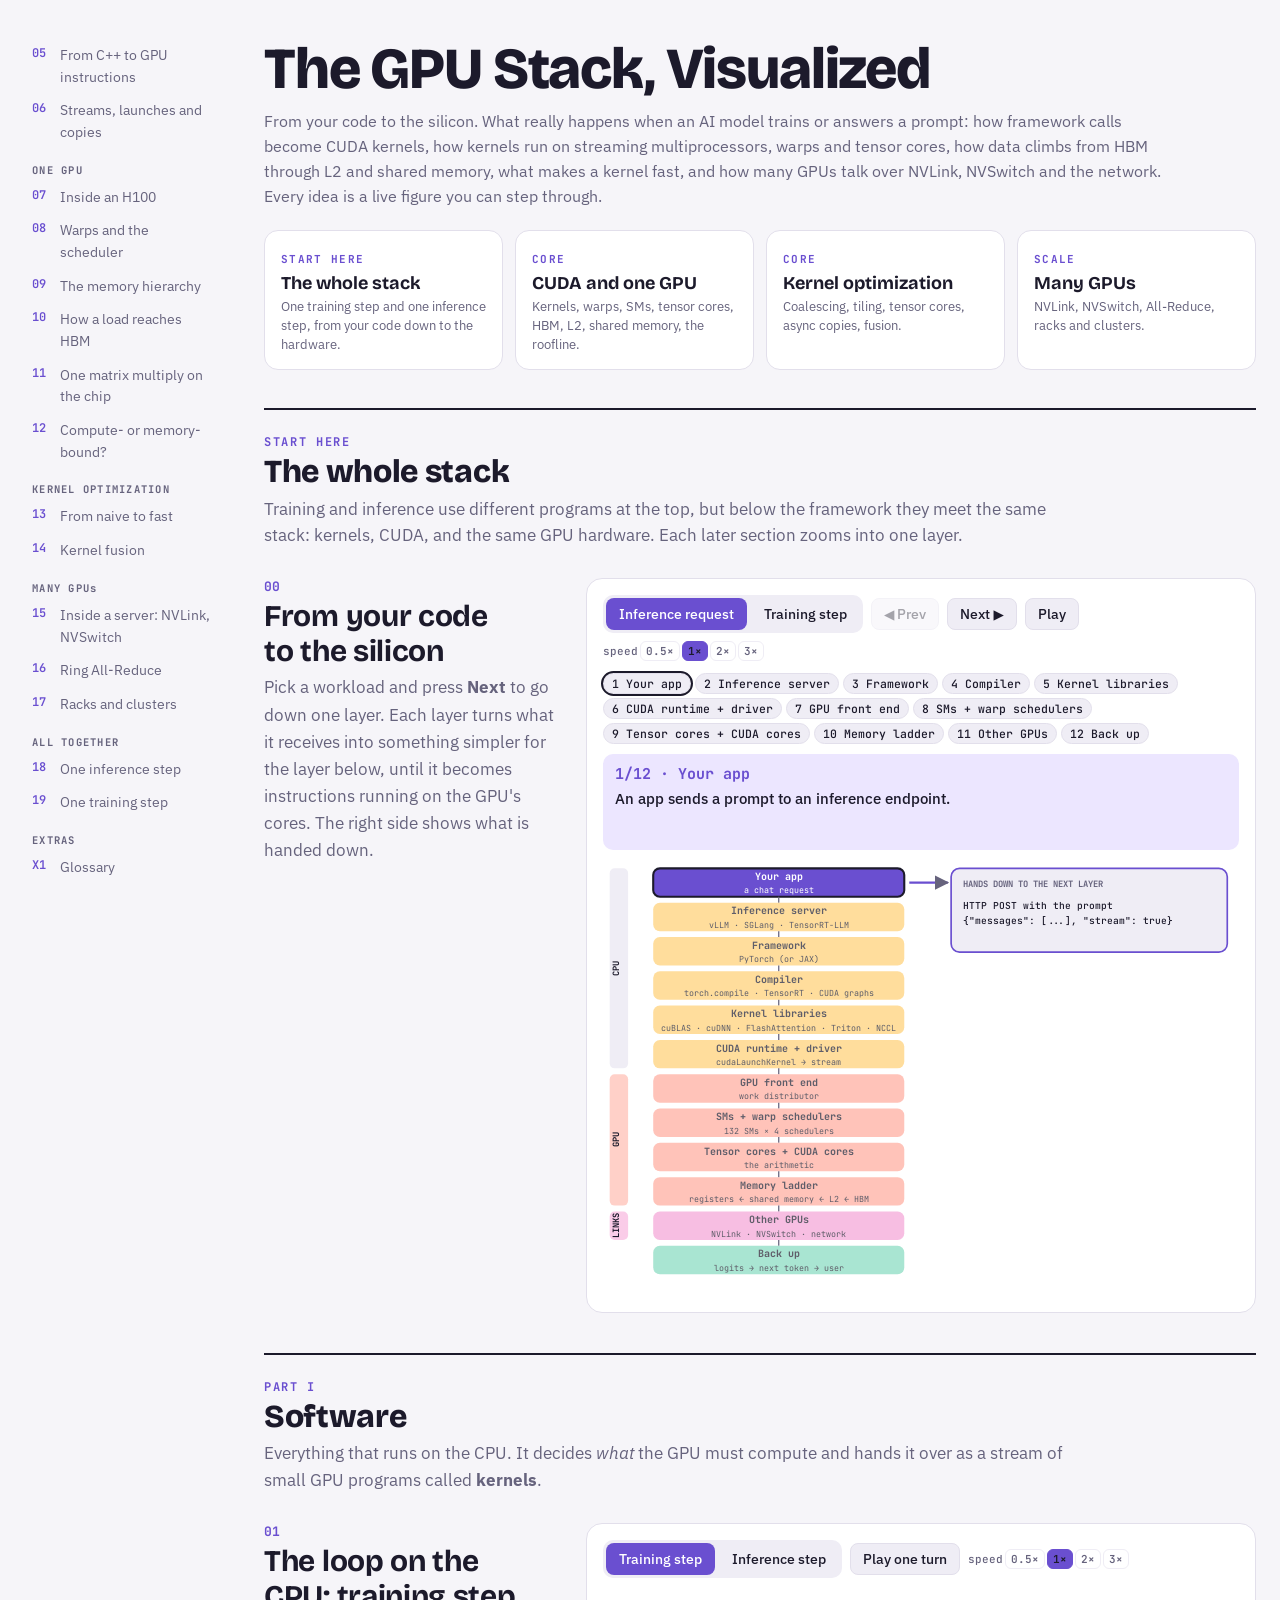
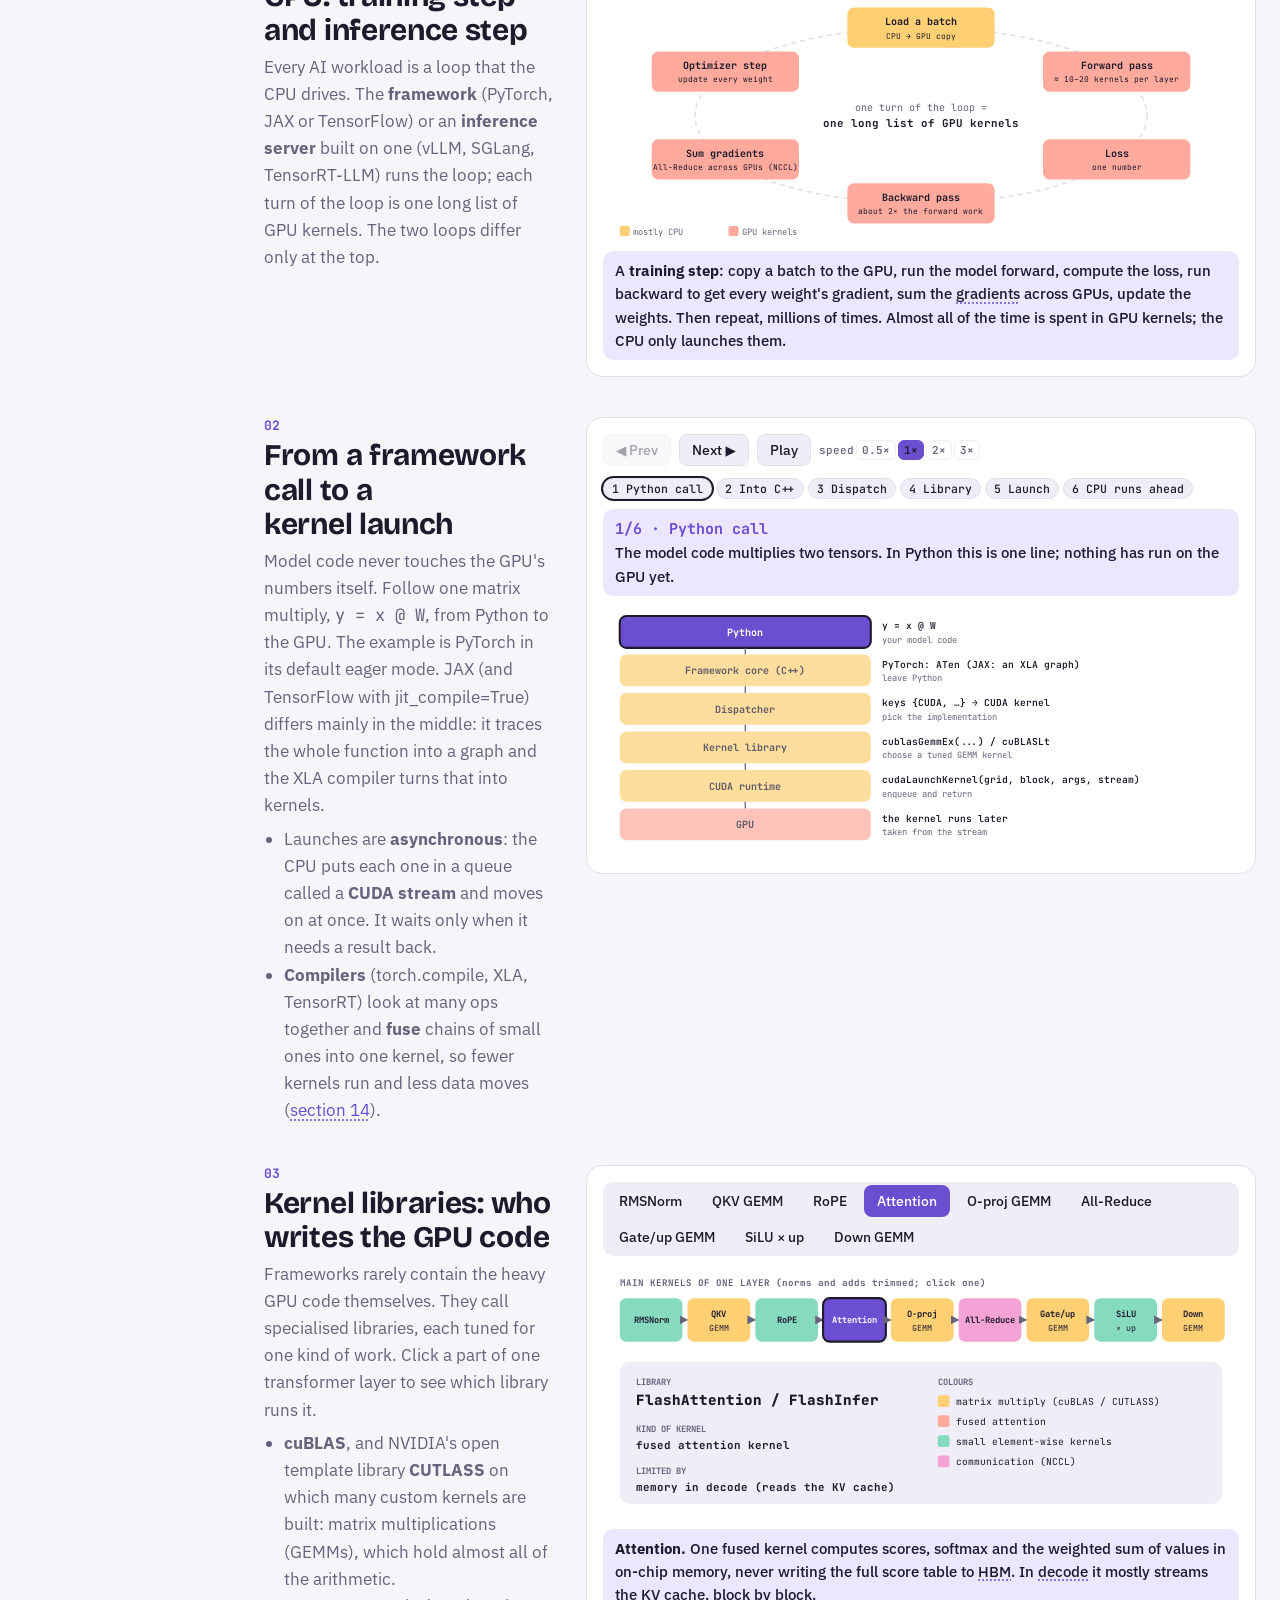
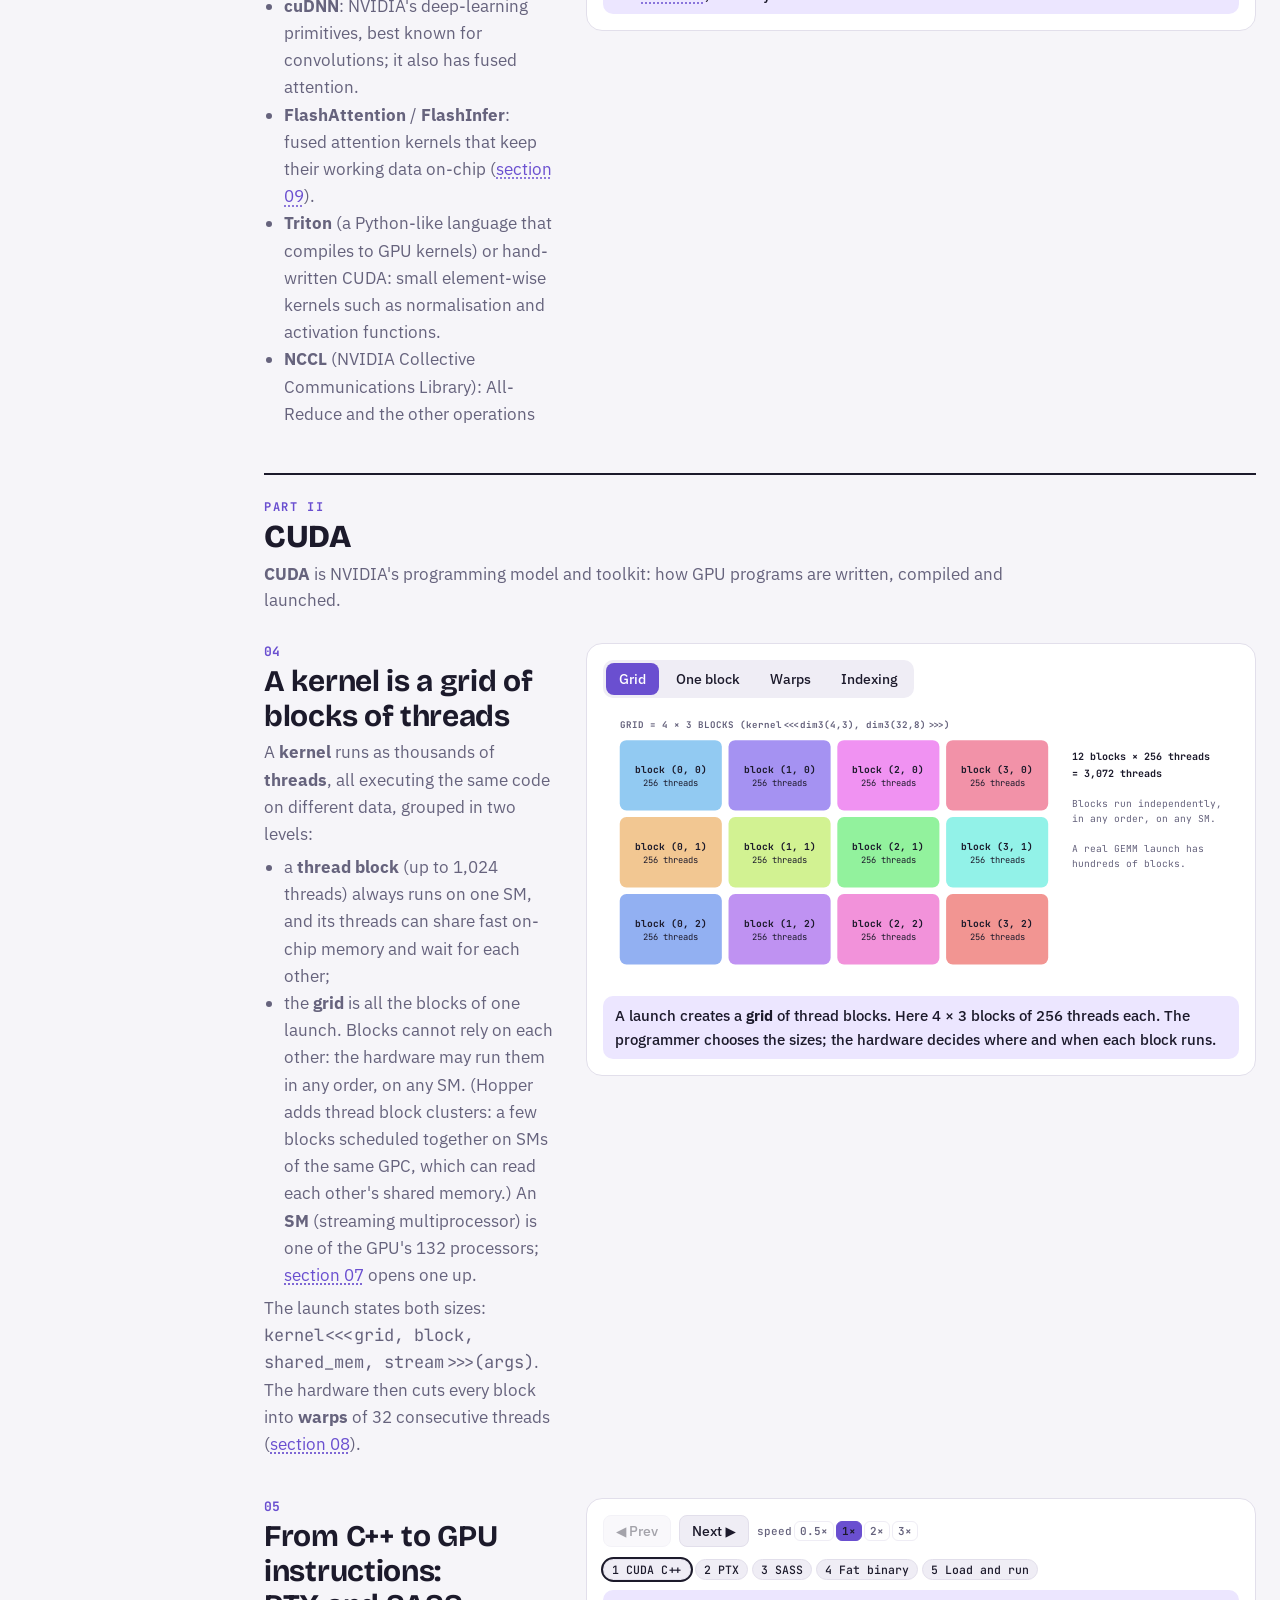
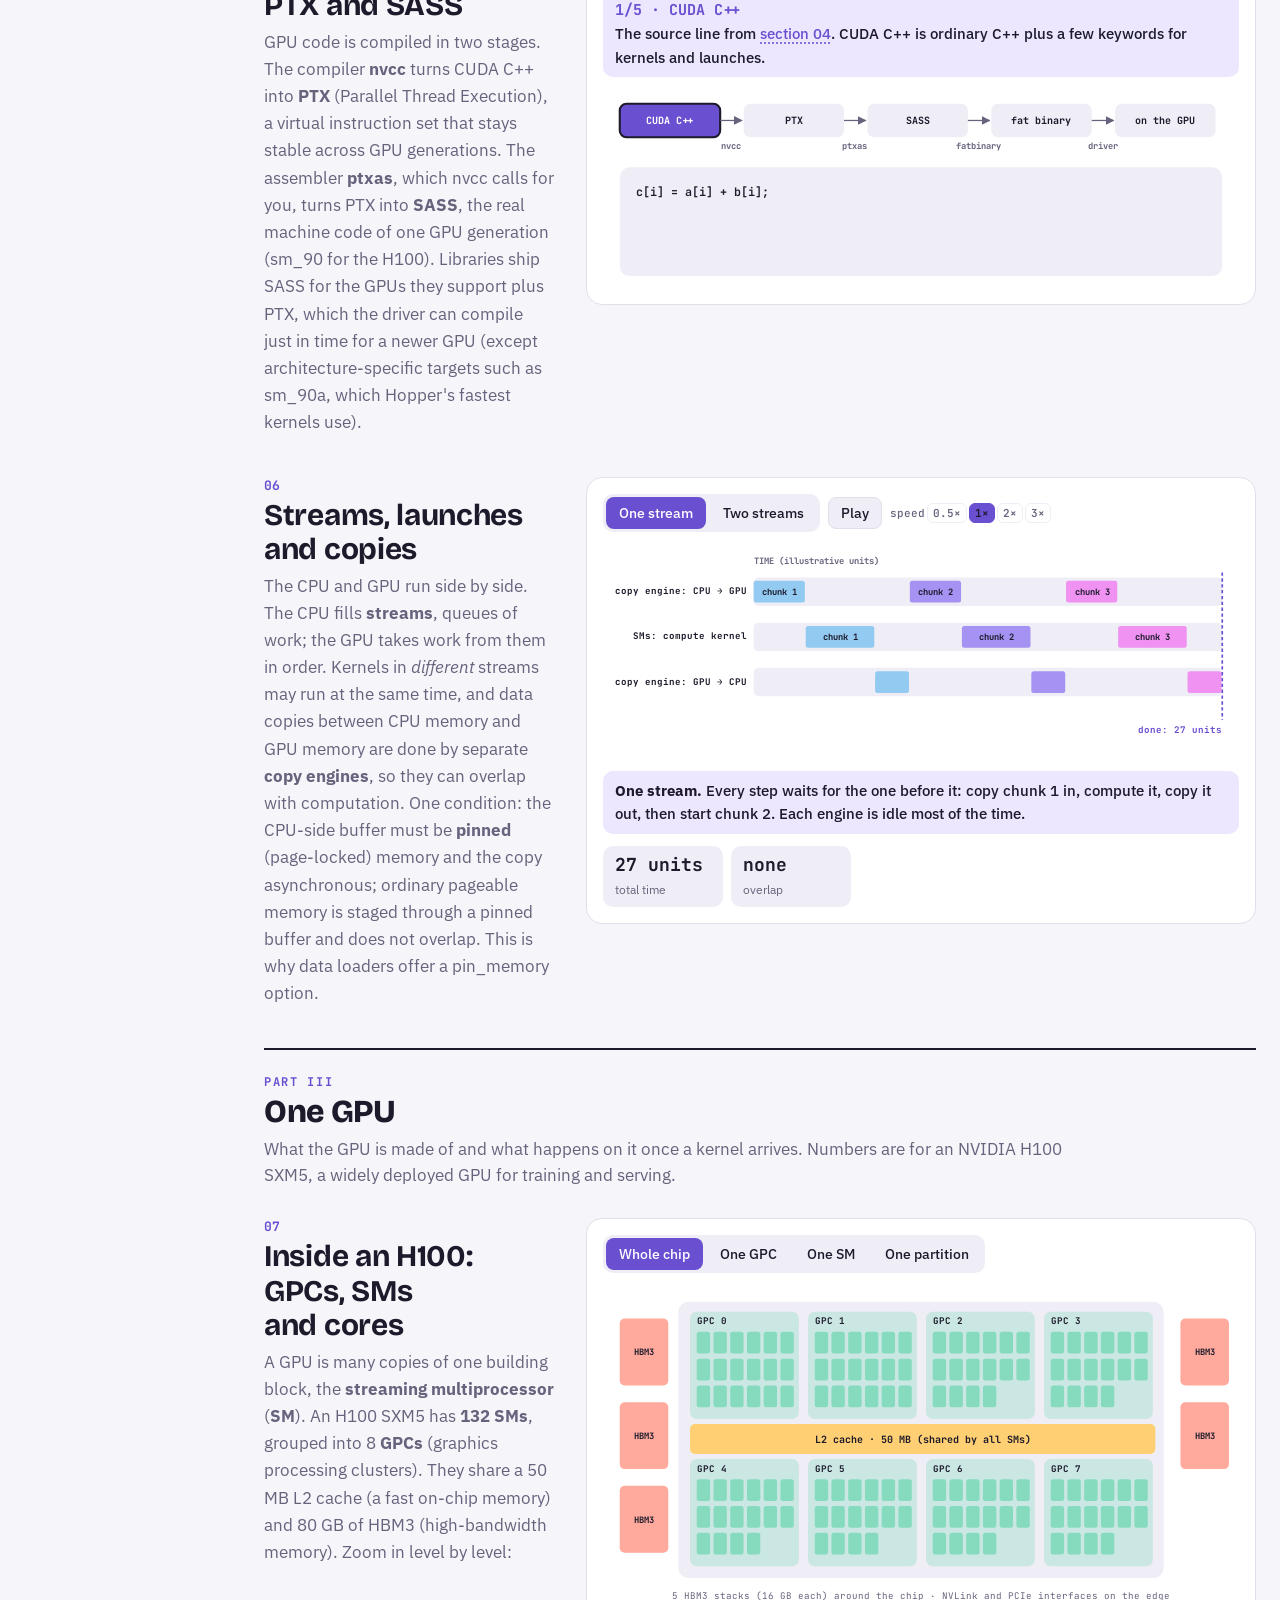
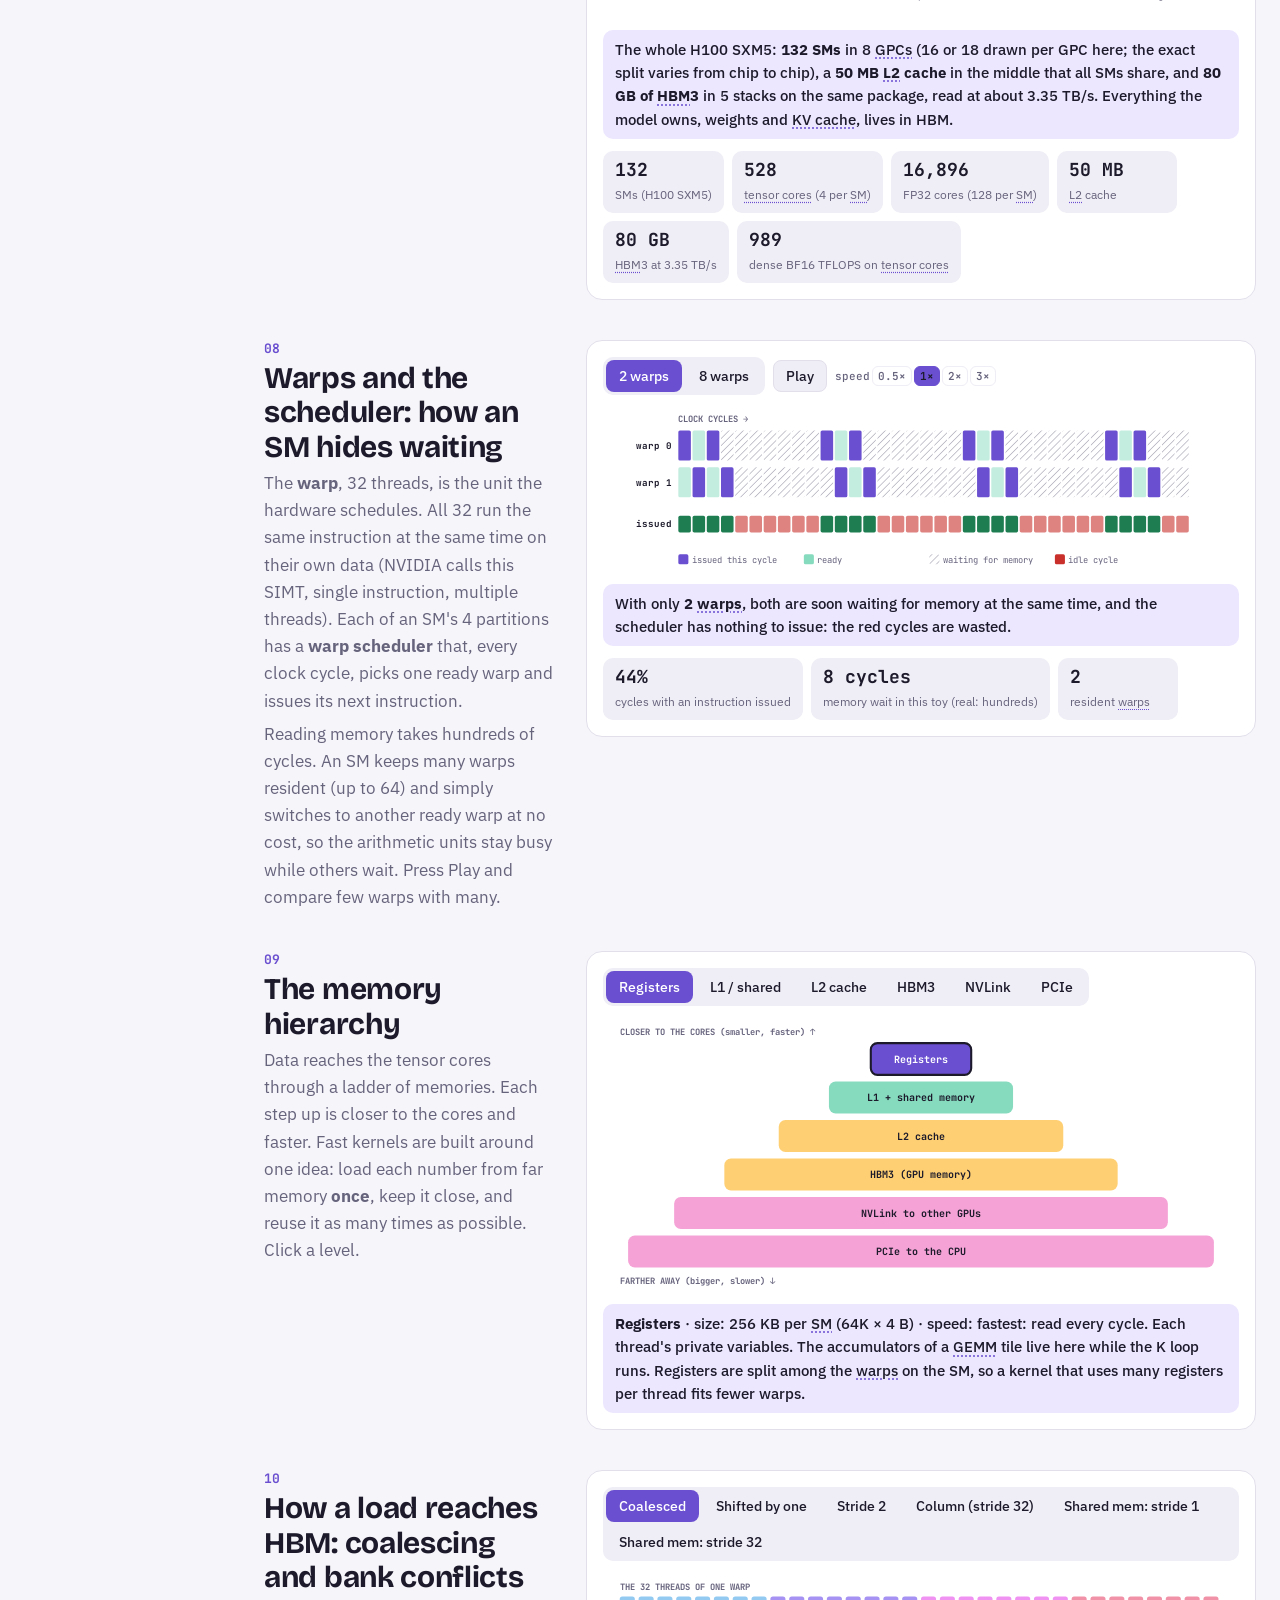
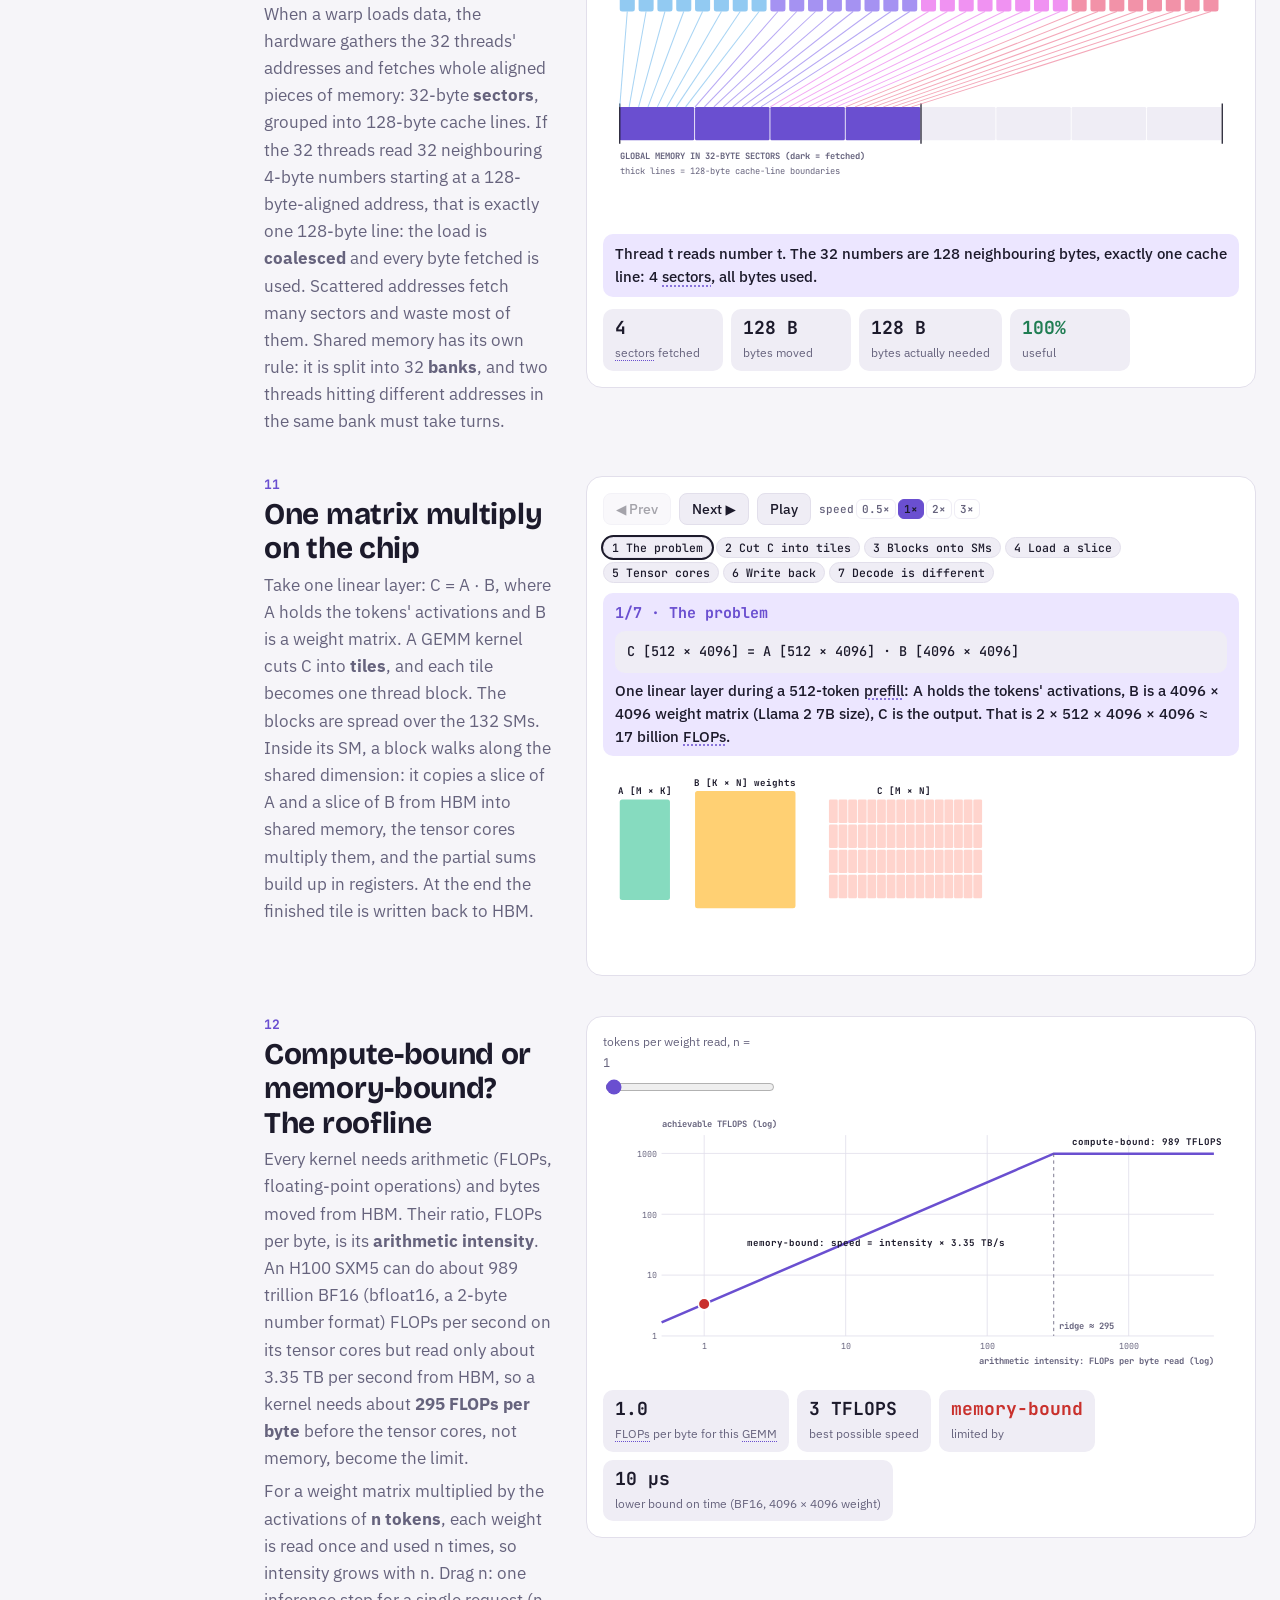
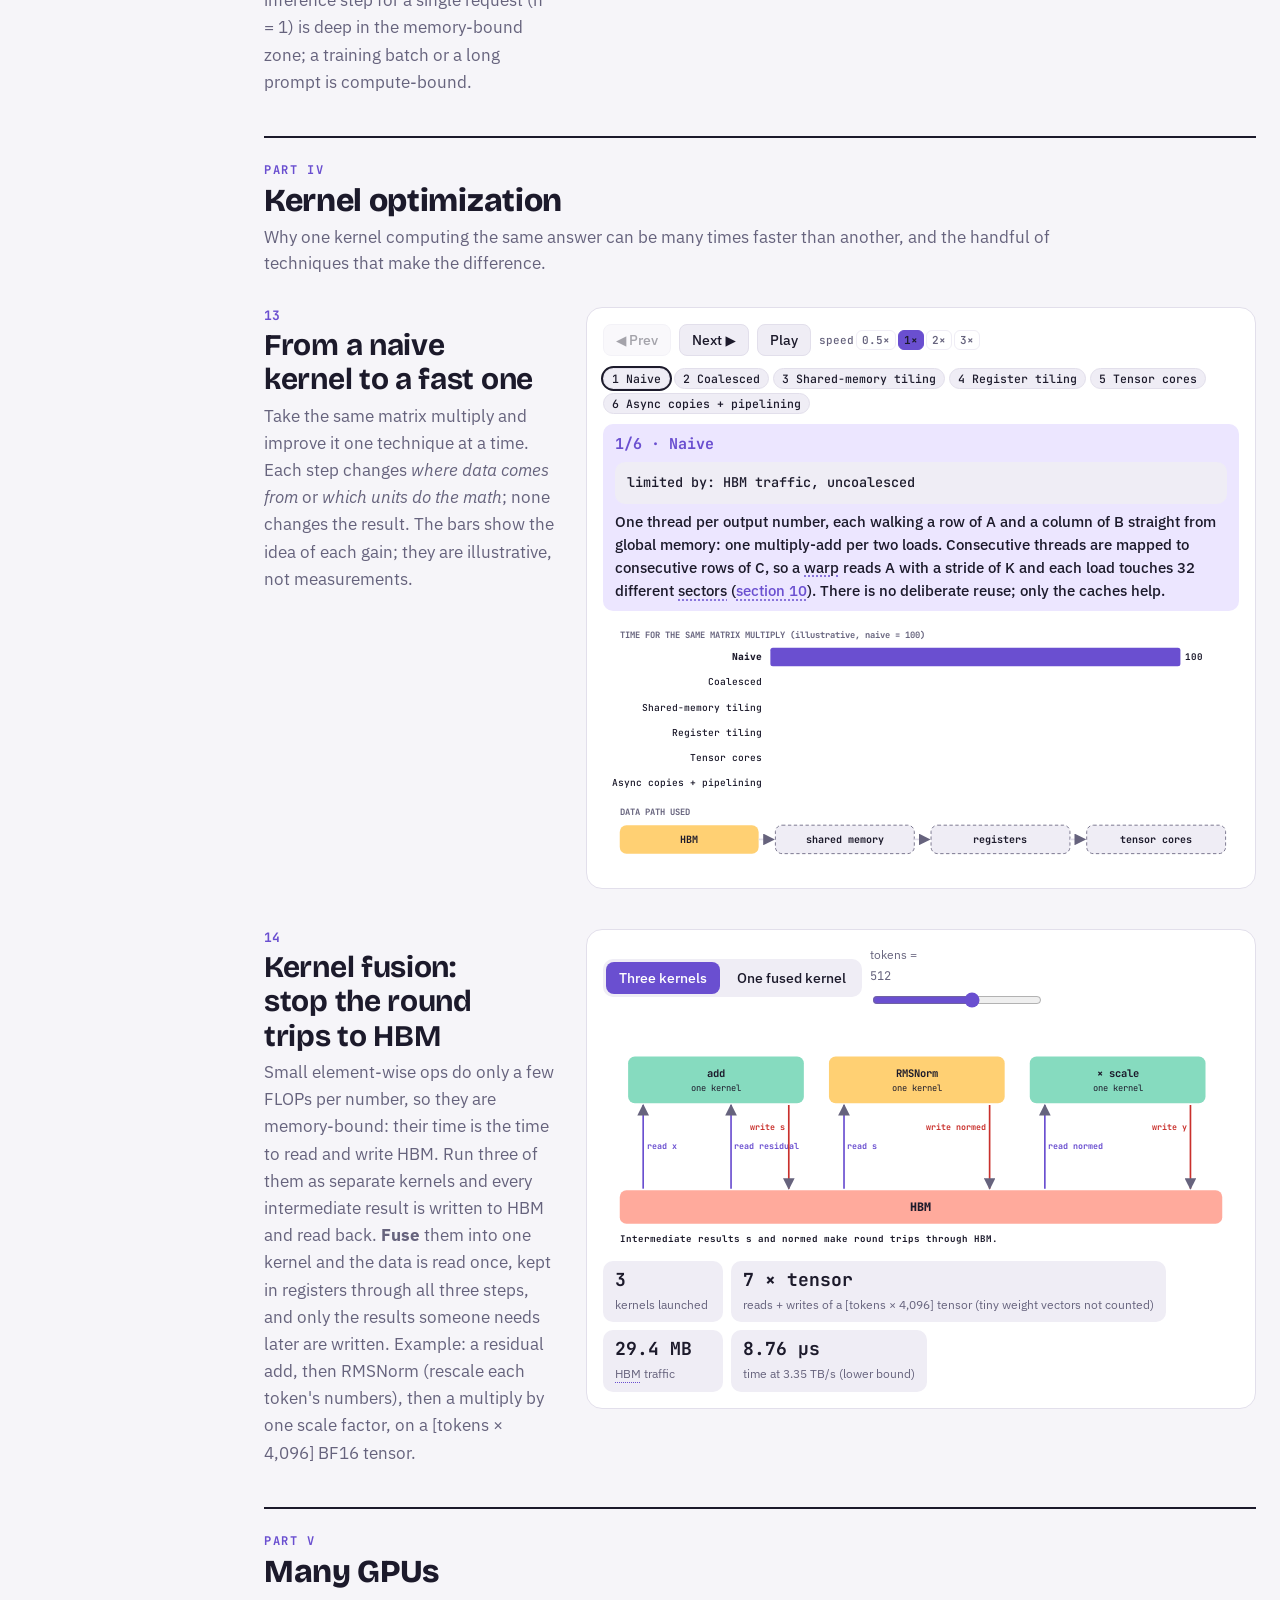
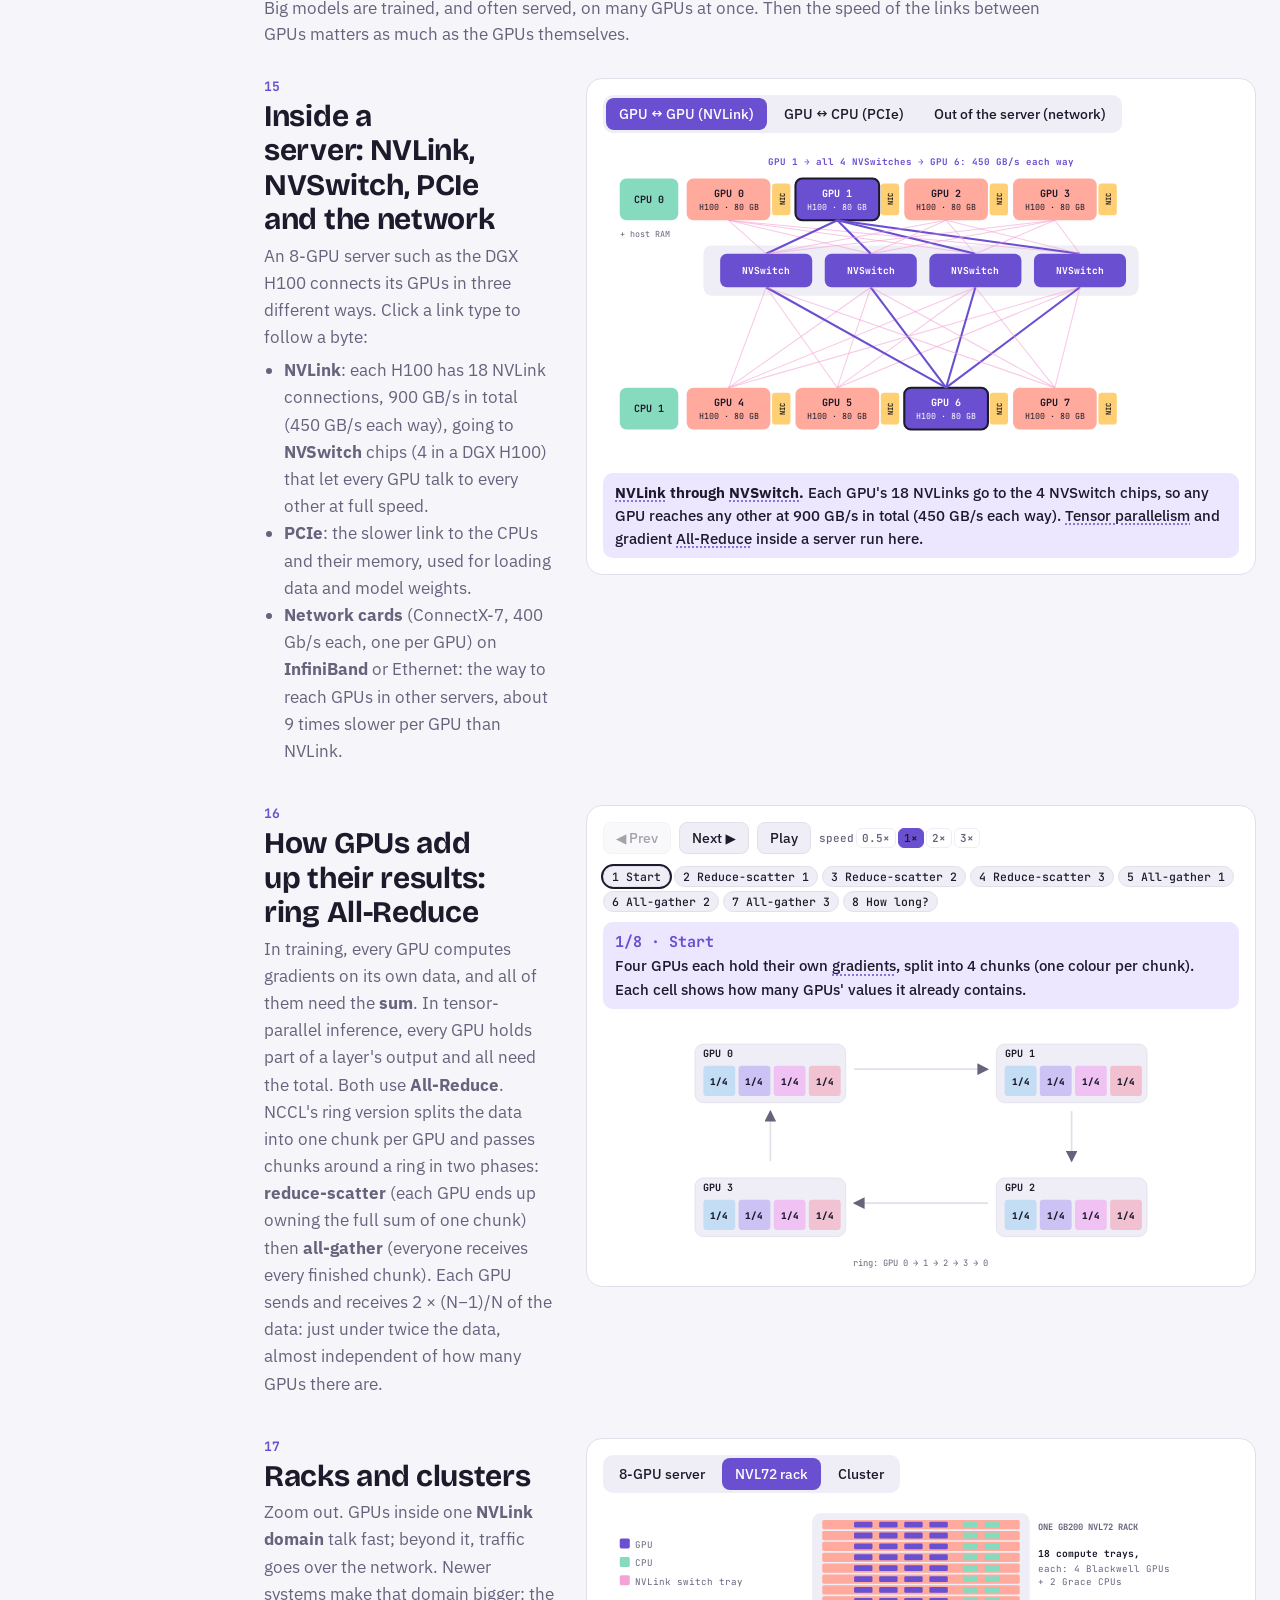
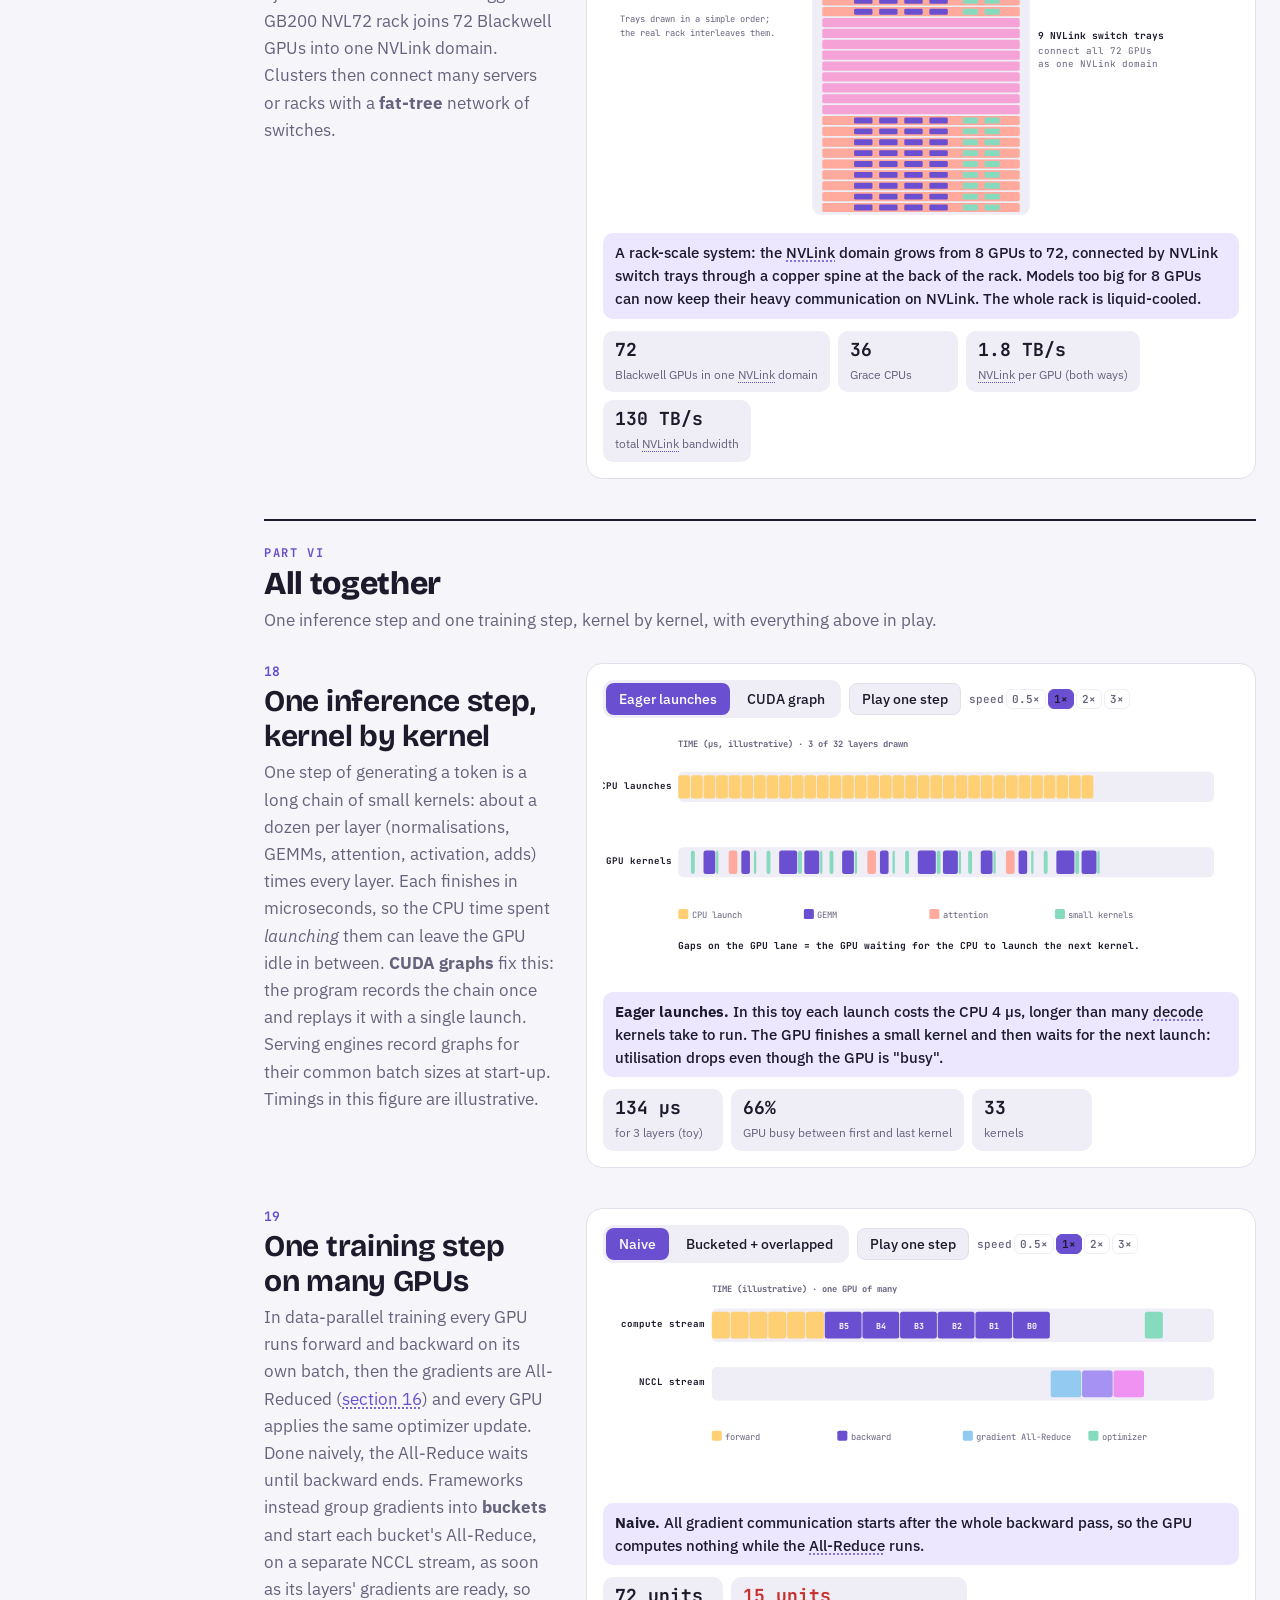
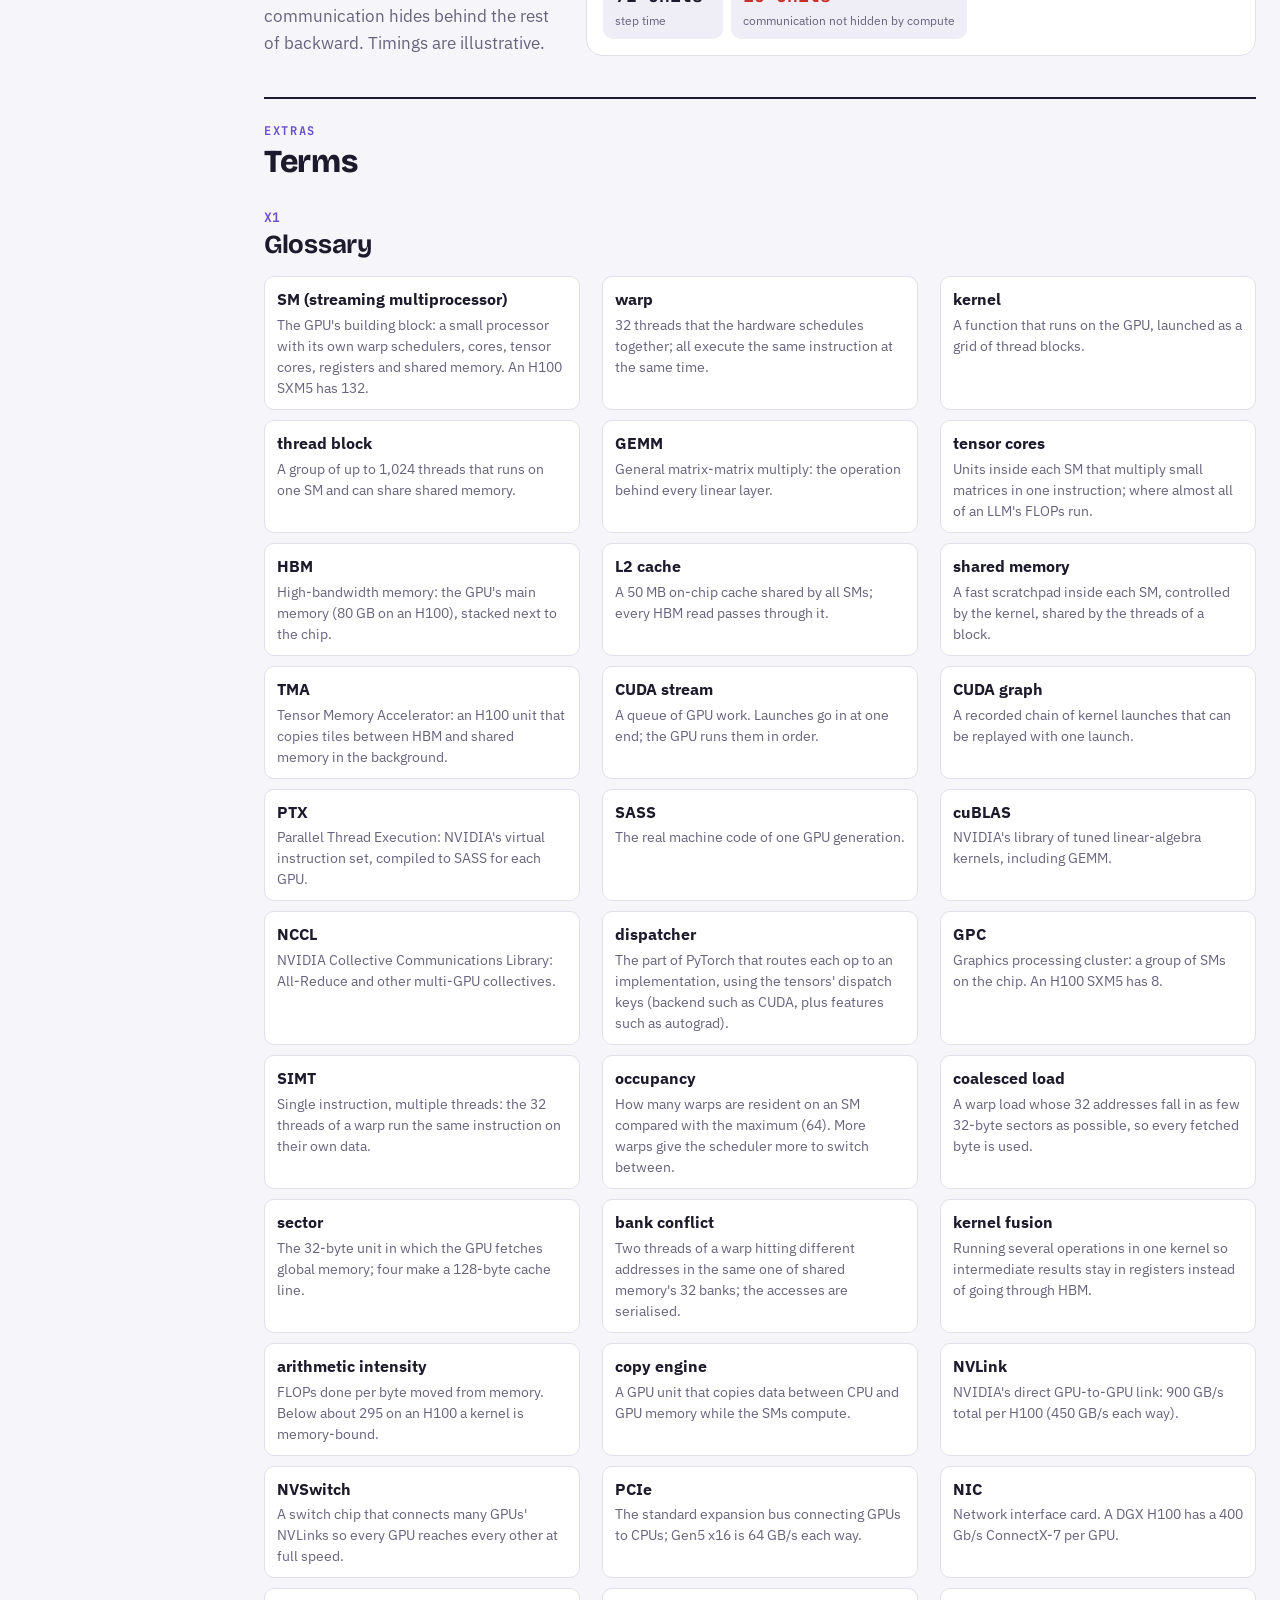
==== commit 3f2136e4: "gpu-stack: technical audit fixes (coalescing, XLA, pinned memory, PTX, clusters, glossary) Co-Author" ====
--- a/gpu-stack-visualized/index.html
+++ b/gpu-stack-visualized/index.html
@@ -252,7 +252,7 @@
 
 <section id="frameworks">
   <div class="sh"><span class="n">02</span><h2>From a framework call to a kernel launch</h2></div>
-  <p class="cap">Model code never touches the GPU's numbers itself. Follow one matrix multiply, <span class="mono">y = x @ W</span>, from Python to the GPU. The example is PyTorch; JAX and TensorFlow differ mainly in the middle, where a compiler (XLA) first turns the whole program into a graph and then into kernels.</p>
+  <p class="cap">Model code never touches the GPU's numbers itself. Follow one matrix multiply, <span class="mono">y = x @ W</span>, from Python to the GPU. The example is PyTorch in its default eager mode. JAX (and TensorFlow with jit_compile=True) differs mainly in the middle: it traces the whole function into a graph and the XLA compiler turns that into kernels.</p>
   <ul class="cap">
     <li>Launches are <b>asynchronous</b>: the CPU puts each one in a queue called a <b>CUDA stream</b> and moves on at once. It waits only when it needs a result back.</li>
     <li><b>Compilers</b> (torch.compile, XLA, TensorRT) look at many ops together and <b>fuse</b> chains of small ones into one kernel, so fewer kernels run and less data moves (section 14).</li>
@@ -289,7 +289,7 @@
   <p class="cap">A <b>kernel</b> runs as thousands of <b>threads</b>, all executing the same code on different data, grouped in two levels:</p>
   <ul class="cap">
     <li>a <b>thread block</b> (up to 1,024 threads) always runs on one SM, and its threads can share fast on-chip memory and wait for each other;</li>
-    <li>the <b>grid</b> is all the blocks of one launch. Blocks cannot rely on each other: the hardware may run them in any order, on any SM. (Hopper adds thread block clusters: a few blocks on neighbouring SMs that can share memory.)</li>
+    <li>the <b>grid</b> is all the blocks of one launch. Blocks cannot rely on each other: the hardware may run them in any order, on any SM. (Hopper adds thread block clusters: a few blocks scheduled together on SMs of the same GPC, which can read each other's shared memory.) An <b>SM</b> (streaming multiprocessor) is one of the GPU's 132 processors; section 07 opens one up.</li>
   </ul>
   <p class="cap">The launch states both sizes: <span class="mono">kernel&lt;&lt;&lt;grid, block, shared_mem, stream&gt;&gt;&gt;(args)</span>. The hardware then cuts every block into <b>warps</b> of 32 consecutive threads (section 08).</p>
   <div class="fig">
@@ -301,7 +301,7 @@
 
 <section id="compile">
   <div class="sh"><span class="n">05</span><h2>From C++ to GPU instructions: PTX and SASS</h2></div>
-  <p class="cap">GPU code is compiled in two stages. The compiler <b>nvcc</b> turns CUDA C++ into <b>PTX</b> (Parallel Thread Execution), a virtual instruction set that stays stable across GPU generations. A second assembler, <b>ptxas</b>, turns PTX into <b>SASS</b>, the real machine code of one GPU generation (sm_90 for the H100). Libraries ship SASS for the GPUs they support plus PTX, which the driver can compile just in time for a newer GPU (except architecture-specific targets such as sm_90a, which Hopper's fastest kernels use).</p>
+  <p class="cap">GPU code is compiled in two stages. The compiler <b>nvcc</b> turns CUDA C++ into <b>PTX</b> (Parallel Thread Execution), a virtual instruction set that stays stable across GPU generations. The assembler <b>ptxas</b>, which nvcc calls for you, turns PTX into <b>SASS</b>, the real machine code of one GPU generation (sm_90 for the H100). Libraries ship SASS for the GPUs they support plus PTX, which the driver can compile just in time for a newer GPU (except architecture-specific targets such as sm_90a, which Hopper's fastest kernels use).</p>
   <div class="fig">
     <div class="controls"><button class="btn solid" id="cp-prev" type="button">◀ Prev</button><button class="btn solid" id="cp-next" type="button">Next ▶</button><span class="spd" aria-label="Animation speed">speed</span></div>
     <div class="chips" id="cp-chips"></div>
@@ -312,7 +312,7 @@
 
 <section id="streams">
   <div class="sh"><span class="n">06</span><h2>Streams, launches and copies</h2></div>
-  <p class="cap">The CPU and GPU run side by side. The CPU fills <b>streams</b>, queues of work; the GPU takes work from them in order. Kernels in <i>different</i> streams may run at the same time, and data copies between CPU memory and GPU memory are done by separate <b>copy engines</b>, so they can overlap with computation.</p>
+  <p class="cap">The CPU and GPU run side by side. The CPU fills <b>streams</b>, queues of work; the GPU takes work from them in order. Kernels in <i>different</i> streams may run at the same time, and data copies between CPU memory and GPU memory are done by separate <b>copy engines</b>, so they can overlap with computation. One condition: the CPU-side buffer must be <b>pinned</b> (page-locked) memory and the copy asynchronous; ordinary pageable memory is staged through a pinned buffer and does not overlap. This is why data loaders offer a pin_memory option.</p>
   <div class="fig">
     <div class="controls"><div class="seg" id="sm-seg"></div><button class="btn solid" id="sm-play" type="button">Play</button><span class="spd" aria-label="Animation speed">speed</span></div>
     <div class="svgbox"><svg id="sm-svg" viewBox="0 0 760 260" role="img" aria-label="One stream versus two streams overlapping copies and compute"></svg></div>
@@ -348,7 +348,7 @@
 
 <section id="memory">
   <div class="sh"><span class="n">09</span><h2>The memory hierarchy</h2></div>
-  <p class="cap">Data reaches the tensor cores through a ladder of memories. Each step up is smaller but closer and faster. Fast kernels are built around one idea: load each number from far memory <b>once</b>, keep it close, and reuse it as many times as possible. Click a level.</p>
+  <p class="cap">Data reaches the tensor cores through a ladder of memories. Each step up is closer to the cores and faster. Fast kernels are built around one idea: load each number from far memory <b>once</b>, keep it close, and reuse it as many times as possible. Click a level.</p>
   <div class="fig">
     <div class="controls"><div class="seg" id="mh-seg"></div></div>
     <div class="svgbox"><svg id="mh-svg" viewBox="0 0 760 330" role="img" aria-label="GPU memory hierarchy"></svg></div>
@@ -358,7 +358,7 @@
 
 <section id="hbm">
   <div class="sh"><span class="n">10</span><h2>How a load reaches HBM: coalescing and bank conflicts</h2></div>
-  <p class="cap">When a warp loads data, the hardware gathers the 32 threads' addresses and fetches whole aligned pieces of memory: 32-byte <b>sectors</b>, grouped into 128-byte cache lines. If the 32 threads read 32 neighbouring 4-byte numbers, that is exactly one 128-byte line: the load is <b>coalesced</b> and every byte fetched is used. Scattered addresses fetch many sectors and waste most of them. Shared memory has its own rule: it is split into 32 <b>banks</b>, and two threads hitting different addresses in the same bank must take turns.</p>
+  <p class="cap">When a warp loads data, the hardware gathers the 32 threads' addresses and fetches whole aligned pieces of memory: 32-byte <b>sectors</b>, grouped into 128-byte cache lines. If the 32 threads read 32 neighbouring 4-byte numbers starting at a 128-byte-aligned address, that is exactly one 128-byte line: the load is <b>coalesced</b> and every byte fetched is used. Scattered addresses fetch many sectors and waste most of them. Shared memory has its own rule: it is split into 32 <b>banks</b>, and two threads hitting different addresses in the same bank must take turns.</p>
   <div class="fig">
     <div class="controls"><div class="seg" id="co-seg"></div></div>
     <div class="svgbox"><svg id="co-svg" viewBox="0 0 760 300" role="img" aria-label="Memory coalescing and shared memory banks"></svg></div>
@@ -404,7 +404,7 @@
 
 <section id="fusion">
   <div class="sh"><span class="n">14</span><h2>Kernel fusion: stop the round trips to HBM</h2></div>
-  <p class="cap">Small element-wise ops do only a few FLOPs per number, so they are memory-bound: their time is the time to read and write HBM. Run three of them as separate kernels and every intermediate result is written to HBM and read back. <b>Fuse</b> them into one kernel and the data is read once, kept in registers through all three steps, and written once. Example: a residual add, then RMSNorm (rescale each token's numbers), then a multiply by one scale factor, on a [tokens × 4,096] BF16 tensor.</p>
+  <p class="cap">Small element-wise ops do only a few FLOPs per number, so they are memory-bound: their time is the time to read and write HBM. Run three of them as separate kernels and every intermediate result is written to HBM and read back. <b>Fuse</b> them into one kernel and the data is read once, kept in registers through all three steps, and only the results someone needs later are written. Example: a residual add, then RMSNorm (rescale each token's numbers), then a multiply by one scale factor, on a [tokens × 4,096] BF16 tensor.</p>
   <div class="fig">
     <div class="controls"><div class="seg" id="fu-seg"></div><label class="ctl">tokens = <span class="mono" id="fu-nv"></span><input type="range" id="fu-n" min="0" max="5" value="3"></label></div>
     <div class="svgbox"><svg id="fu-svg" viewBox="0 0 760 270" role="img" aria-label="Unfused versus fused kernels and HBM traffic"></svg></div>
@@ -420,7 +420,7 @@
   <ul class="cap">
     <li><b>NVLink</b>: each H100 has 18 NVLink connections, 900 GB/s in total (450 GB/s each way), going to <b>NVSwitch</b> chips (4 in a DGX H100) that let every GPU talk to every other at full speed.</li>
     <li><b>PCIe</b>: the slower link to the CPUs and their memory, used for loading data and model weights.</li>
-    <li><b>Network cards</b> (ConnectX-7, 400 Gb/s each, one per GPU) on <b>InfiniBand</b> or Ethernet: the only way out of the server, about 9 times slower per GPU than NVLink.</li>
+    <li><b>Network cards</b> (ConnectX-7, 400 Gb/s each, one per GPU) on <b>InfiniBand</b> or Ethernet: the way to reach GPUs in other servers, about 9 times slower per GPU than NVLink.</li>
   </ul>
   <div class="fig">
     <div class="controls"><div class="seg" id="sr-seg"></div></div>
@@ -431,7 +431,7 @@
 
 <section id="allreduce">
   <div class="sh"><span class="n">16</span><h2>How GPUs add up their results: ring All-Reduce</h2></div>
-  <p class="cap">In training, every GPU computes gradients on its own data, and all of them need the <b>sum</b>. In tensor-parallel inference, every GPU holds part of a layer's output and all need the total. Both use <b>All-Reduce</b>. NCCL's ring version splits the data into one chunk per GPU and passes chunks around a ring in two phases: <b>reduce-scatter</b> (each GPU ends up owning the full sum of one chunk) then <b>all-gather</b> (everyone receives every finished chunk). Each GPU sends and receives about 2 × (N−1)/N of the data, no matter how many GPUs there are.</p>
+  <p class="cap">In training, every GPU computes gradients on its own data, and all of them need the <b>sum</b>. In tensor-parallel inference, every GPU holds part of a layer's output and all need the total. Both use <b>All-Reduce</b>. NCCL's ring version splits the data into one chunk per GPU and passes chunks around a ring in two phases: <b>reduce-scatter</b> (each GPU ends up owning the full sum of one chunk) then <b>all-gather</b> (everyone receives every finished chunk). Each GPU sends and receives 2 × (N−1)/N of the data: just under twice the data, almost independent of how many GPUs there are.</p>
   <div class="fig">
     <div class="controls"><button class="btn solid" id="ar-prev" type="button">◀ Prev</button><button class="btn solid" id="ar-next" type="button">Next ▶</button><button class="btn solid" id="ar-play" type="button">Play</button><span class="spd" aria-label="Animation speed">speed</span></div>
     <div class="chips" id="ar-chips"></div>
@@ -515,6 +515,11 @@
     <div class="gl-i" id="g-ddp"><dt>DDP</dt><dd>PyTorch DistributedDataParallel: every GPU holds a full model copy and gradients are All-Reduced.</dd></div>
     <div class="gl-i" id="g-gradient"><dt>gradient</dt><dd>How much the loss would change for a small change in each weight; computed in the backward pass.</dd></div>
     <div class="gl-i" id="g-cutlass"><dt>CUTLASS</dt><dd>NVIDIA&#x27;s open-source C++ templates for writing fast GEMM and attention kernels.</dd></div>
+    <div class="gl-i" id="g-tp"><dt>tensor parallelism</dt><dd>Splitting each weight matrix across GPUs so every GPU computes part of every layer; partial results are summed with All-Reduce.</dd></div>
+    <div class="gl-i" id="g-tpc"><dt>TPC</dt><dd>Texture processing cluster: a pair of SMs. An H100 SXM5 has 66.</dd></div>
+    <div class="gl-i" id="g-warpgroup"><dt>warp group</dt><dd>4 consecutive warps (128 threads) that issue one Hopper wgmma instruction together.</dd></div>
+    <div class="gl-i" id="g-fma"><dt>FMA</dt><dd>Fused multiply-add: a × b + c in one instruction.</dd></div>
+    <div class="gl-i" id="g-pinned"><dt>pinned memory</dt><dd>Page-locked CPU memory that the GPU&#x27;s copy engines can read directly, needed for copies that overlap compute.</dd></div>
     <div class="gl-i" id="g-triton"><dt>Triton</dt><dd>A Python-like language and compiler for writing GPU kernels.</dd></div>
     <div class="gl-i" id="g-memory"><dt>memory-bound</dt><dd>Limited by how fast data arrives from memory, not by arithmetic.</dd></div>
     <div class="gl-i" id="g-compute"><dt>compute-bound</dt><dd>Limited by arithmetic speed; data arrives fast enough.</dd></div>
@@ -560,7 +565,7 @@
 const G=i=>`var(--g${i})`;
 const PAL=i=>`hsl(${(i*47+205)%360} 78% 76%)`;
 function seg(box,opts,init,cb){box.innerHTML='';opts.forEach(o=>{const b=document.createElement('button');b.type='button';b.className='btn';b.textContent=o.l;b.setAttribute('aria-pressed',String(o.v===init));b.onclick=()=>{[...box.children].forEach(c=>c.setAttribute('aria-pressed','false'));b.setAttribute('aria-pressed','true');cb(o.v);};box.appendChild(b);});}
-const GLT=[["streaming multiprocessor","sm"],["thread block","block"],["tensor cores","tc"],["tensor core","tc"],["shared memory","smem"],["CUDA stream","stream"],["CUDA graph","graph"],["memory-bound","memory"],["compute-bound","compute"],["All-Reduce","allreduce"],["KV cache","kv"],["dispatcher","dispatcher"],["arithmetic intensity","intensity"],["bank conflict","bank"],["coalesced","coalesced"],["sectors","sector"],["NVSwitch","nvswitch"],["NVLink","nvlink"],["PCIe","pcie"],["InfiniBand","ib"],["GPUDirect RDMA","rdma"],["fat tree","fattree"],["fat-tree","fattree"],["occupancy","occupancy"],["SIMT","simt"],["GPCs","gpc"],["copy engines","copyeng"],["NIC","nic"],["DDP","ddp"],["gradients","gradient"],["CUTLASS","cutlass"],["Triton","triton"],["Fuse","fusion"],["fuse","fusion"],["warps","warp"],["warp","warp"],["GEMM","gemm"],["HBM","hbm"],["L2","l2"],["TMA","tma"],["PTX","ptx"],["SASS","sass"],["cuBLAS","cublas"],["NCCL","nccl"],["FLOPs","flops"],["logits","logits"],["SM","sm"]];
+const GLT=[["streaming multiprocessor","sm"],["thread block","block"],["tensor cores","tc"],["tensor core","tc"],["shared memory","smem"],["CUDA stream","stream"],["CUDA graph","graph"],["memory-bound","memory"],["compute-bound","compute"],["All-Reduce","allreduce"],["KV cache","kv"],["dispatcher","dispatcher"],["arithmetic intensity","intensity"],["bank conflict","bank"],["coalesced","coalesced"],["sectors","sector"],["NVSwitch","nvswitch"],["NVLink","nvlink"],["PCIe","pcie"],["InfiniBand","ib"],["GPUDirect RDMA","rdma"],["fat tree","fattree"],["fat-tree","fattree"],["occupancy","occupancy"],["SIMT","simt"],["GPCs","gpc"],["copy engines","copyeng"],["NIC","nic"],["DDP","ddp"],["gradients","gradient"],["CUTLASS","cutlass"],["Triton","triton"],["warp group","warpgroup"],["TPCs","tpc"],["FMA","fma"],["pinned","pinned"],["tensor parallelism","tp"],["tensor-parallel","tp"],["prefill","prefill"],["decode","decode"],["Fuse","fusion"],["fuse","fusion"],["warps","warp"],["warp","warp"],["GEMM","gemm"],["HBM","hbm"],["L2","l2"],["TMA","tma"],["PTX","ptx"],["SASS","sass"],["cuBLAS","cublas"],["NCCL","nccl"],["FLOPs","flops"],["logits","logits"],["SM","sm"]];
 function secLink(s){return String(s).replace(/(<a\b[\s\S]*?<\/a>)|\b([Ss]ection|Extras) ((?:0\d|1\d|A\d|X\d)(?:\.\d)?)\b/g,(m,a,w,n)=>{if(a)return a;const id=SECID[n];return id?`<a class="xref" href="#${id}">${w} ${n}</a>`:m;});}
 const SECID={};document.querySelectorAll('section[id] .sh .n').forEach(n=>{SECID[n.textContent.trim()]=n.closest('section').id;});
 function glink(s){return secLink(glink0(s));}
@@ -659,12 +664,12 @@
 
 /* ---------- 02 frameworks ---------- */
 (function(){
-  const LV=[['Python','y = x @ W','your model code'],['Framework core (C++)','PyTorch: ATen · JAX / TF: an XLA graph','leave Python'],['Dispatcher','keys {CUDA, …} → CUDA kernel','pick the implementation'],['Kernel library','cublasLtMatmul(...)','choose a tuned GEMM kernel'],['CUDA runtime','cudaLaunchKernel(grid, block, args, stream)','enqueue and return'],['GPU','the kernel runs later','taken from the stream']];
+  const LV=[['Python','y = x @ W','your model code'],['Framework core (C++)','PyTorch: ATen (JAX: an XLA graph)','leave Python'],['Dispatcher','keys {CUDA, …} → CUDA kernel','pick the implementation'],['Kernel library','cublasGemmEx(...) / cuBLASLt','choose a tuned GEMM kernel'],['CUDA runtime','cudaLaunchKernel(grid, block, args, stream)','enqueue and return'],['GPU','the kernel runs later','taken from the stream']];
   const ST=[
     {n:'Python call',c:'The model code multiplies two tensors. In Python this is one line; nothing has run on the GPU yet.'},
-    {n:'Into C++',c:'The call leaves Python for the framework\'s C++ core. In PyTorch\'s default (eager) mode each op goes through one at a time. JAX and TensorFlow usually trace the whole function first and hand it to the XLA compiler, which plans all the kernels at once.'},
+    {n:'Into C++',c:'The call leaves Python for the framework\'s C++ core. In PyTorch\'s default (eager) mode each op goes through one at a time. JAX (and TensorFlow with jit_compile=True) traces the whole function first and hands it to the XLA compiler, which plans all the kernels at once.'},
     {n:'Dispatch',c:'The <b>dispatcher</b> reads the tensors\' dispatch keys: the CUDA backend, plus features such as autograd when they are active. It routes the call to the CUDA implementation, which then picks code for the data type (for example bfloat16). On a CPU tensor the same call would reach a CPU kernel instead.'},
-    {n:'Library',c:'The CUDA implementation of a matrix multiply hands the work to <b>cuBLAS</b> (here its cuBLASLt interface), which picks one of many pre-tuned GEMM kernels for these shapes: tile size, number of thread blocks, tensor cores or not.'},
+    {n:'Library',c:'The CUDA implementation of a matrix multiply hands the work to <b>cuBLAS</b> (or its cuBLASLt interface, used for example when a bias add is fused), which picks one of many pre-tuned GEMM kernels for these shapes: tile size, number of thread blocks, tensor cores or not.'},
     {n:'Launch',c:'<b>cudaLaunchKernel</b> puts the kernel, its grid and block sizes and its arguments on the current CUDA stream and returns at once. The CPU goes back to Python and launches the next op while the GPU is still busy.'},
     {n:'CPU runs ahead',c:'The normal state: the CPU is several kernels ahead, filling the stream, and the GPU drains it. If the CPU falls behind (many tiny kernels), the GPU sits idle between kernels; section 18 shows the fix.'}];
   stepper('pt',ST,(svg,st,k)=>{svg.setAttribute('viewBox',`0 0 760 ${k>=4?400:300}`);
@@ -678,21 +683,21 @@
   },3400);
 })();
 
-/* ---------- 04 libraries ---------- */
+/* ---------- 03 libraries ---------- */
 (function(){
   const svg=$('#lb-svg');
   const OPS=[
     {k:'norm',n:'RMSNorm',lib:'Triton or custom CUDA',kind:'element-wise / reduction',bound:'memory',d:'Reads each token\'s h numbers, computes their root-mean-square and rescales them. Little arithmetic per byte, so it is limited by memory speed. Inference engines and compilers often fuse it with the residual add (section 14).'},
     {k:'qkv',n:'QKV GEMM',lib:'cuBLAS / CUTLASS',kind:'GEMM on tensor cores',bound:'compute in prefill, memory in decode',d:'One matrix multiply produces Q, K and V for every token. This is where the weights are, so it dominates time. Section 12 shows why it is fast in prefill but memory-bound in decode.'},
     {k:'rope',n:'RoPE',lib:'custom CUDA or Triton',kind:'element-wise',bound:'memory',d:'Rotates pairs of numbers in Q and K by an angle set by the token\'s position. Pure element-wise work.'},
-    {k:'attn',n:'Attention',lib:'FlashAttention / FlashInfer',kind:'fused attention kernel',bound:'memory in decode (reads the KV cache)',d:'One fused kernel computes scores, softmax and the weighted sum of values in on-chip memory, never writing the full score table to HBM. In decode it mostly streams the KV cache, block by block through the block table.'},
+    {k:'attn',n:'Attention',lib:'FlashAttention / FlashInfer',kind:'fused attention kernel',bound:'memory in decode (reads the KV cache)',d:'One fused kernel computes scores, softmax and the weighted sum of values in on-chip memory, never writing the full score table to HBM. In decode it mostly streams the KV cache, block by block.'},
     {k:'o',n:'O-proj GEMM',lib:'cuBLAS / CUTLASS',kind:'GEMM on tensor cores',bound:'like QKV',d:'Mixes the attention heads back together with the output projection W_O.'},
     {k:'ar',n:'All-Reduce',lib:'NCCL (or a custom all-reduce)',kind:'communication kernel',bound:'NVLink latency (decode) or bandwidth (prefill)',d:'Only with tensor parallelism: the GPUs add their partial results. NCCL runs this as a kernel too, moving data over NVLink between GPUs.'},
     {k:'mlp',n:'Gate/up GEMM',lib:'cuBLAS / CUTLASS',kind:'GEMM on tensor cores',bound:'like QKV',d:'The MLP\'s first matrix multiply, usually the largest single GEMM in the layer.'},
     {k:'act',n:'SiLU × up',lib:'Triton or custom CUDA',kind:'element-wise (fused)',bound:'memory',d:'The activation function and the multiply of SwiGLU, fused into one kernel so the wide hidden tensor is read once.'},
     {k:'down',n:'Down GEMM',lib:'cuBLAS / CUTLASS',kind:'GEMM on tensor cores',bound:'like QKV',d:'The MLP\'s second matrix multiply brings the vector back to width h. With tensor parallelism another All-Reduce follows.'}];
   let sel='attn';
-  function render(){clear(svg);lbl(svg,20,22,'MAIN KERNELS OF ONE LAYER, IN ORDER (click one)',{b:1});
+  function render(){clear(svg);lbl(svg,20,22,'MAIN KERNELS OF ONE LAYER (norms and adds trimmed; click one)',{b:1});
     OPS.forEach((o,i)=>{const x=20+i*81,on=o.k===sel;const nm=o.n.split(' '),g=box(svg,x,36,75,52,nm[0],nm.slice(1).join(' ')||null,on?'var(--accent)':o.lib.startsWith('cuBLAS')?'var(--g1)':o.k==='ar'?'var(--g2)':o.k==='attn'?'var(--g0)':'var(--g3)',{on,fs:10.5,fs2:10});g.style.cursor='pointer';g.addEventListener('click',()=>{sel=o.k;render();});
       if(i<OPS.length-1)arr(svg,x+75,62,x+81,62,'var(--muted)',{w:1.5});});
     const o=OPS.find(x=>x.k===sel);
@@ -706,7 +711,7 @@
   const _r=render;render=function(){_r();[...$('#lb-seg').children].forEach((b,i)=>b.setAttribute('aria-pressed',String(OPS[i].k===sel)));};render();
 })();
 
-/* ---------- 05 CUDA grid ---------- */
+/* ---------- 04 CUDA grid ---------- */
 (function(){
   const svg=$('#cu-svg');let mode='grid';
   function render(){clear(svg);
@@ -717,7 +722,7 @@
     else if(mode==='block'){lbl(svg,20,22,'ONE BLOCK = 32 × 8 THREADS, ALL ON ONE SM',{b:1});
       for(let ty=0;ty<8;ty++)for(let tx=0;tx<32;tx++)R(svg,20+tx*15,36+ty*24,13,20,`fill:${PAL(ty)};opacity:.9`,{rx:2});
       lbl(svg,520,60,'threads of one block can:',{c:'var(--ink)',b:1,fs:12});lbl(svg,520,82,'· share fast shared memory',{fs:11.5});lbl(svg,520,102,'· wait for each other',{fs:11.5});lbl(svg,520,120,'  (__syncthreads())',{fs:11.5});
-      lbl(svg,520,160,'threads in different blocks',{c:'var(--ink)',b:1,fs:12});lbl(svg,520,180,'cannot (except in a Hopper',{fs:11.5});lbl(svg,520,198,'thread block cluster).',{fs:11.5});}
+      lbl(svg,520,160,'threads in different blocks',{c:'var(--ink)',b:1,fs:12});lbl(svg,520,180,'cannot share shared memory',{fs:11.5});lbl(svg,520,198,'or a barrier (except in a',{fs:11.5});lbl(svg,520,216,'Hopper cluster).',{fs:11.5});}
     else if(mode==='warps'){lbl(svg,20,22,'THE SAME BLOCK, CUT INTO WARPS OF 32 THREADS',{b:1});
       for(let ty=0;ty<8;ty++){for(let tx=0;tx<32;tx++)R(svg,20+tx*15,36+ty*24,13,20,`fill:${PAL(ty)};opacity:.9`,{rx:2});T(svg,510,52+ty*24,'warp '+ty,{style:'font-weight:700;font-size:11.5px'});}
       lbl(svg,580,60,'256 threads ÷ 32',{c:'var(--ink)',b:1,fs:12});lbl(svg,580,80,'= 8 warps',{c:'var(--ink)',b:1,fs:12});lbl(svg,580,116,'Each warp runs one',{fs:11.5});lbl(svg,580,134,'instruction at a time',{fs:11.5});lbl(svg,580,152,'for all 32 threads.',{fs:11.5});}
@@ -732,16 +737,16 @@
   seg($('#cu-seg'),[{l:'Grid',v:'grid'},{l:'One block',v:'block'},{l:'Warps',v:'warps'},{l:'Indexing',v:'idx'}],mode,v=>{mode=v;render();});render();
 })();
 
-/* ---------- 06 compile ---------- */
+/* ---------- 05 compile ---------- */
 (function(){
   const ST=[
     {n:'CUDA C++',code:['c[i] = a[i] + b[i];'],c:'The source line from section 04. CUDA C++ is ordinary C++ plus a few keywords for kernels and launches.'},
-    {n:'PTX',code:['ld.global.f32  %f1, [%rd5];','ld.global.f32  %f2, [%rd6];','add.f32        %f3, %f1, %f2;','st.global.f32  [%rd7], %f3;'],c:'<b>nvcc</b> compiles it to <b>PTX</b>: a virtual instruction set with unlimited registers, the same for every NVIDIA GPU. Two loads from global memory (HBM), one add, one store. Illustrative listing.'},
+    {n:'PTX',code:['ld.global.f32  %f1, [%rd5];','ld.global.f32  %f2, [%rd6];','add.f32        %f3, %f1, %f2;','st.global.f32  [%rd7], %f3;'],c:'<b>nvcc</b> compiles it to <b>PTX</b>: a virtual instruction set with unlimited virtual registers. It is forward-compatible: PTX for an older target can be compiled just in time for newer GPUs. Two loads from global memory (HBM), one add, one store. Illustrative listing.'},
     {n:'SASS',code:['LDG.E R2, [R2.64] ;','LDG.E R5, [R4.64] ;','FADD  R9, R2, R5 ;','STG.E [R6.64], R9 ;'],c:'<b>ptxas</b> turns PTX into <b>SASS</b>, the real machine code for one GPU generation (sm_90 for the H100), with real registers and scheduling. This is what the warp schedulers execute. Illustrative listing.'},
     {n:'Fat binary',code:['library.so','  ├─ SASS for sm_80 (A100)','  ├─ SASS for sm_90 (H100)','  └─ PTX (for future GPUs)'],c:'Libraries such as cuBLAS ship a <b>fat binary</b>: ready SASS for each GPU generation they support, plus PTX. Triton kernels are compiled the same way, but at run time: the first time one is called with a new combination of data types and compile-time constants, then cached.'},
     {n:'Load and run',code:['driver: GPU is sm_90 →','  use the sm_90 SASS','  (unknown GPU → compile PTX now, "JIT")','copy code to GPU memory, ready to launch'],c:'The first time a kernel is used (CUDA loads code lazily by default), the driver loads the matching SASS onto the GPU. If none matches, it compiles the PTX just in time. After that, every launch only sends a small command; the code is already there.'}];
   stepper('cp',ST,(svg,st,k)=>{
-    const st5=['CUDA C++','PTX','SASS','fat binary','on the GPU'],tools=['nvcc','ptxas','link','driver'];
+    const st5=['CUDA C++','PTX','SASS','fat binary','on the GPU'],tools=['nvcc','ptxas','fatbinary','driver'];
     st5.forEach((s,i)=>{const x=20+i*148,on=i===k;box(svg,x,20,120,40,s,'',on?'var(--accent)':i<=k?'var(--g3)':'var(--surface-2)',{on,fs:12});if(i<4){arr(svg,x+120,40,x+146,40,'var(--muted)',{w:1.5});lbl(svg,x+133,74,tools[i],{a:'middle',fs:10.5,b:1});}});
     R(svg,20,96,720,130,'fill:var(--surface-2)',{rx:12});mono(svg,40,130,st.code,{fs:14,lh:26,w:600});});
 })();
@@ -795,7 +800,7 @@
       box(svg,444,180,290,60,'tensor core','a small matrix multiply per instruction','var(--accent)',{fs:12});
       lbl(svg,20,300,'Every cycle, each of the 4 schedulers issues one instruction for one ready warp; waiting warps cost nothing.',{fs:11});}
     const N={chip:'The whole H100 SXM5: <b>132 SMs</b> in 8 GPCs (16 or 18 drawn per GPC here; the exact split varies from chip to chip), a <b>50 MB L2 cache</b> in the middle that all SMs share, and <b>80 GB of HBM3</b> in 5 stacks on the same package, read at about 3.35 TB/s. Everything the model owns, weights and KV cache, lives in HBM.',
-      gpc:'A <b>GPC</b> groups TPCs, and each TPC (texture processing cluster) holds 2 SMs. The full GH100 die has 8 GPCs × 9 TPCs = 144 SMs; the H100 SXM5 enables 132 of them, which helps chip yield.',
+      gpc:'A <b>GPC</b> groups TPCs, and each TPC (texture processing cluster) holds 2 SMs. The full GH100 die has 8 GPCs × 9 TPCs × 2 SMs = 144 SMs; the H100 SXM5 enables 132 of them, which helps chip yield.',
       sm:'An <b>SM</b> is a small processor of its own, split into 4 partitions. Each has a warp scheduler, a quarter of the 64K-entry register file, 32 FP32 cores and one tensor core. All four share 256 KB of L1 cache and shared memory, and a TMA unit that copies tiles of data in the background.',
       part:'Inside one partition. The warp scheduler holds the state of many warps; each cycle it picks one that is <b>ready</b> and sends its next instruction to the FP32 cores, the tensor core or the load/store units. Section 08 animates this.'};
     $('#gp-note').innerHTML=glink(N[lv]);}
@@ -873,7 +878,7 @@
   seg($('#co-seg'),Object.entries(M).map(([v,m])=>({l:m.n,v})),mode,v=>{mode=v;render();});render();
 })();
 
-/* ---------- 10 GEMM on the chip ---------- */
+/* ---------- 11 GEMM on the chip ---------- */
 (function(){
   const ST=[
     {n:'The problem',f:'C [512 × 4096] = A [512 × 4096] · B [4096 × 4096]',c:'One linear layer during a 512-token prefill: A holds the tokens\' activations, B is a 4096 × 4096 weight matrix (Llama 2 7B size), C is the output. That is 2 × 512 × 4096 × 4096 ≈ 17 billion FLOPs.'},
@@ -900,7 +905,7 @@
   },3600);
 })();
 
-/* ---------- 11 roofline ---------- */
+/* ---------- 12 roofline ---------- */
 (function(){
   const svg=$('#rf-svg'),NS=[1,2,4,8,16,32,64,128,256,512,1024,2048,4096,8192];const PK=989,BW=3.35,K=4096,N=4096;
   const X0=70,X1=730,Y0=270,Y1=30,lx=v=>X0+(Math.log10(v)-Math.log10(0.5))/(Math.log10(4000)-Math.log10(0.5))*(X1-X0),ly=v=>Y0-(Math.log10(v)-0)/(Math.log10(2000))*(Y0-Y1);
@@ -921,11 +926,11 @@
 /* ---------- 13 optimization ladder ---------- */
 (function(){
   const ST=[
-    {n:'Naive',v:100,path:[1,0,0,0],c:'One thread per output number. Each thread walks a row of A and a column of B straight from HBM, doing one multiply-add per two loads. Nothing is reused, and neighbouring threads read B down a column (section 10), so most bytes fetched are wasted.',lim:'HBM traffic, uncoalesced'},
+    {n:'Naive',v:100,path:[1,0,0,0],c:'One thread per output number, each walking a row of A and a column of B straight from global memory: one multiply-add per two loads. Consecutive threads are mapped to consecutive rows of C, so a warp reads A with a stride of K and each load touches 32 different sectors (section 10). There is no deliberate reuse; only the caches help.',lim:'HBM traffic, uncoalesced'},
     {n:'Coalesced',v:55,path:[1,0,0,0],c:'Re-map threads so that the 32 threads of a warp read neighbouring addresses. The same amount of data, but each fetched sector is now fully used.',lim:'HBM traffic: every number is still read many times'},
     {n:'Shared-memory tiling',v:14,path:[1,1,0,0],c:'Each thread block loads a tile of A and a tile of B into <b>shared memory</b> once; all its threads then reuse those numbers many times. HBM traffic drops by roughly the tile size.',lim:'shared-memory bandwidth and instruction count'},
-    {n:'Register tiling',v:7,path:[1,1,1,0],c:'Each thread computes a small block of outputs (say 8 × 8) instead of one, keeping operands in <b>registers</b> and reusing each loaded value several times. More registers per thread means fewer warps fit on an SM (lower occupancy), a trade-off kernels tune.',lim:'scalar FMA throughput of the CUDA cores'},
-    {n:'Tensor cores',v:2.2,path:[1,1,1,1],c:'Warps issue matrix-multiply-accumulate instructions (mma, and on Hopper wgmma for a whole warp group) that run on the <b>tensor cores</b>, doing a small matrix product per instruction in BF16 or FP8. This is where most of the GPU\'s FLOPs are.',lim:'keeping the tensor cores fed with data'},
+    {n:'Register tiling',v:7,path:[1,1,1,0],c:'Each thread computes a small block of outputs (say 8 × 8) instead of one, keeping operands in <b>registers</b> and reusing each loaded value several times. More registers per thread means fewer warps fit on an SM (lower occupancy), a trade-off kernels tune.',lim:'fused multiply-add (FMA) throughput of the CUDA cores'},
+    {n:'Tensor cores',v:2.2,path:[1,1,1,1],c:'Warps issue matrix-multiply-accumulate instructions (mma; on Hopper, wgmma for a warp group of 4 warps, which reads its inputs straight from shared memory) that run on the <b>tensor cores</b>, doing a small matrix product per instruction in BF16 or FP8. This is where most of the GPU\'s FLOPs are.',lim:'keeping the tensor cores fed with data'},
     {n:'Async copies + pipelining',v:1.5,path:[1,1,1,1],c:'While the tensor cores work on one pair of tiles, the <b>TMA</b> unit already copies the next pair into shared memory (double or multi-buffering). Some warps only load, others only compute (warp specialization). This is roughly what cuBLAS, CUTLASS and FlashAttention-3 do on an H100.',lim:'close to the hardware peak'}];
   stepper('op',ST,(svg,st,k)=>{
     lbl(svg,20,20,'TIME FOR THE SAME MATRIX MULTIPLY (illustrative, naive = 100)',{b:1,fs:10.5});
@@ -1035,7 +1040,7 @@
   seg($('#rk-seg'),[{l:'8-GPU server',v:'server'},{l:'NVL72 rack',v:'rack'},{l:'Cluster',v:'cluster'}],lv,v=>{lv=v;render();});render();
 })();
 
-/* ---------- 12 decode timeline ---------- */
+/* ---------- 18 decode timeline ---------- */
 (function(){
   const svg=$('#tl-svg');let mode='eager',timer=null,t=999;
   const KN=['norm','qkv','rope','attn','o','add','norm','gate/up','act','down','add'],DUR=[1.5,4,1,3,3,1,1.5,6,1.5,5,1];const LAUNCH=4,LAYERS=3;
@@ -1050,7 +1055,7 @@
     if(t<end)S('line',{x1:x0+t*sc,x2:x0+t*sc,y1:40,y2:190,style:'stroke:var(--bad);stroke-width:2'},svg);
     [['var(--g1)','CPU launch'],['var(--accent)','GEMM'],['var(--g0)','attention'],['var(--g3)','small kernels']].forEach(([c,l],i)=>{R(svg,x0+i*150,214,12,12,`fill:${c}`,{rx:2});lbl(svg,x0+16+i*150,225,l,{fs:10.5});});
     lbl(svg,x0,262,mode==='eager'?'Gaps on the GPU lane = the GPU waiting for the CPU to launch the next kernel.':'One launch replays the recorded chain: kernels run back to back.',{fs:11.5,b:1,c:'var(--ink)'});
-    $('#tl-note').innerHTML=glink(mode==='eager'?'<b>Eager launches.</b> In this toy each launch costs the CPU 4 µs, longer than many decode kernels take to run. The GPU finishes a small kernel and then waits for the next launch: utilisation drops even though the GPU is "busy".':'<b>CUDA graph.</b> The engine captured this exact chain of kernels once, at start-up. Now one launch replays all of them, with no CPU work in between. Graphs need fixed shapes, so serving engines record one per common batch size.');
+    $('#tl-note').innerHTML=glink(mode==='eager'?'<b>Eager launches.</b> In this toy each launch costs the CPU 4 µs, longer than many decode kernels take to run. The GPU finishes a small kernel and then waits for the next launch: utilisation drops even though the GPU is "busy".':'<b>CUDA graph.</b> The engine captured this exact chain of kernels once, at start-up. Now one launch replays all of them, with no CPU work in between. Graphs need fixed shapes and fixed memory addresses, so serving engines copy inputs into pre-allocated buffers and record one graph per common batch size.');
     stats($('#tl-stats'),[{v:end.toFixed(0)+' µs',l:`for ${LAYERS} layers (toy)`},{v:Math.round(100*busy/(g.length?g[g.length-1].e-g[0].s:1))+'%',l:'GPU busy between first and last kernel'},{v:g.length,l:'kernels'}]);}
   function stop(){clearInterval(timer);timer=null;$('#tl-play').textContent='Play one step';}
   seg($('#tl-seg'),[{l:'Eager launches',v:'eager'},{l:'CUDA graph',v:'graph'}],mode,v=>{stop();mode=v;t=999;render();});
